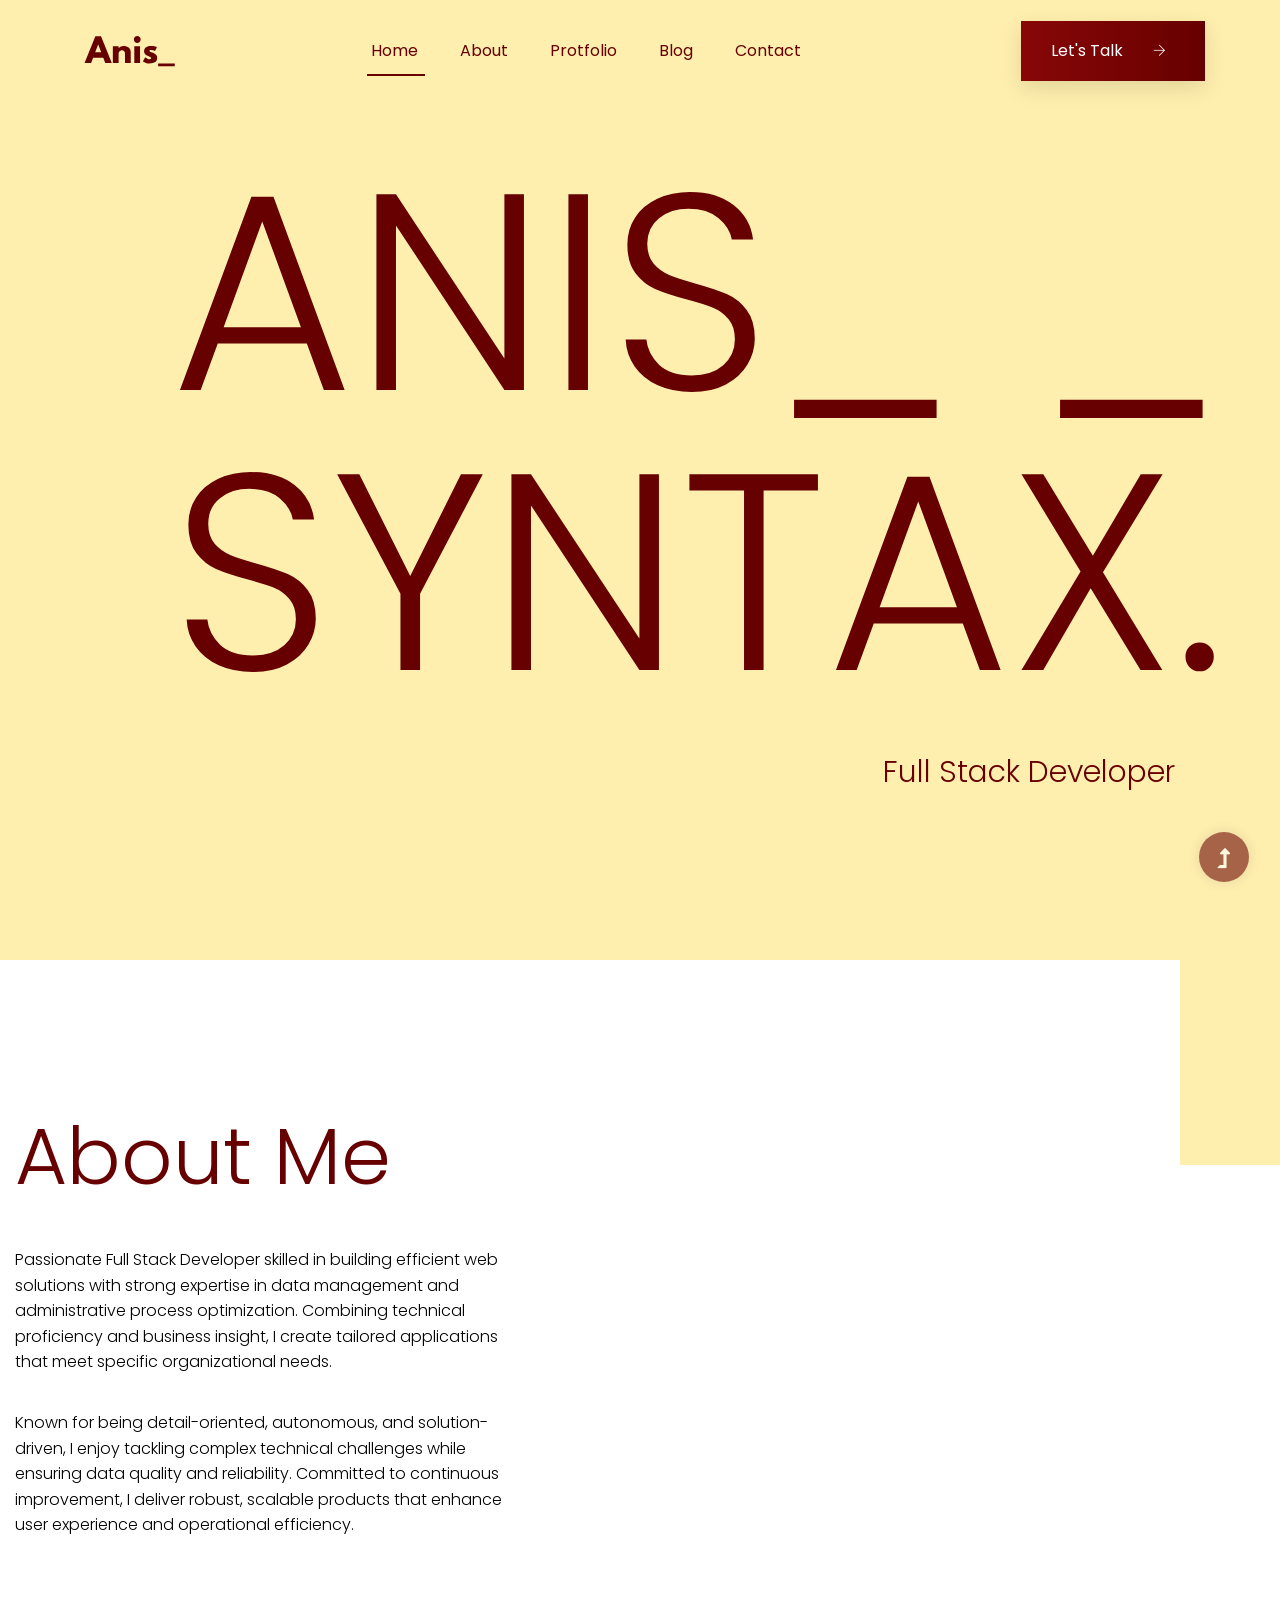
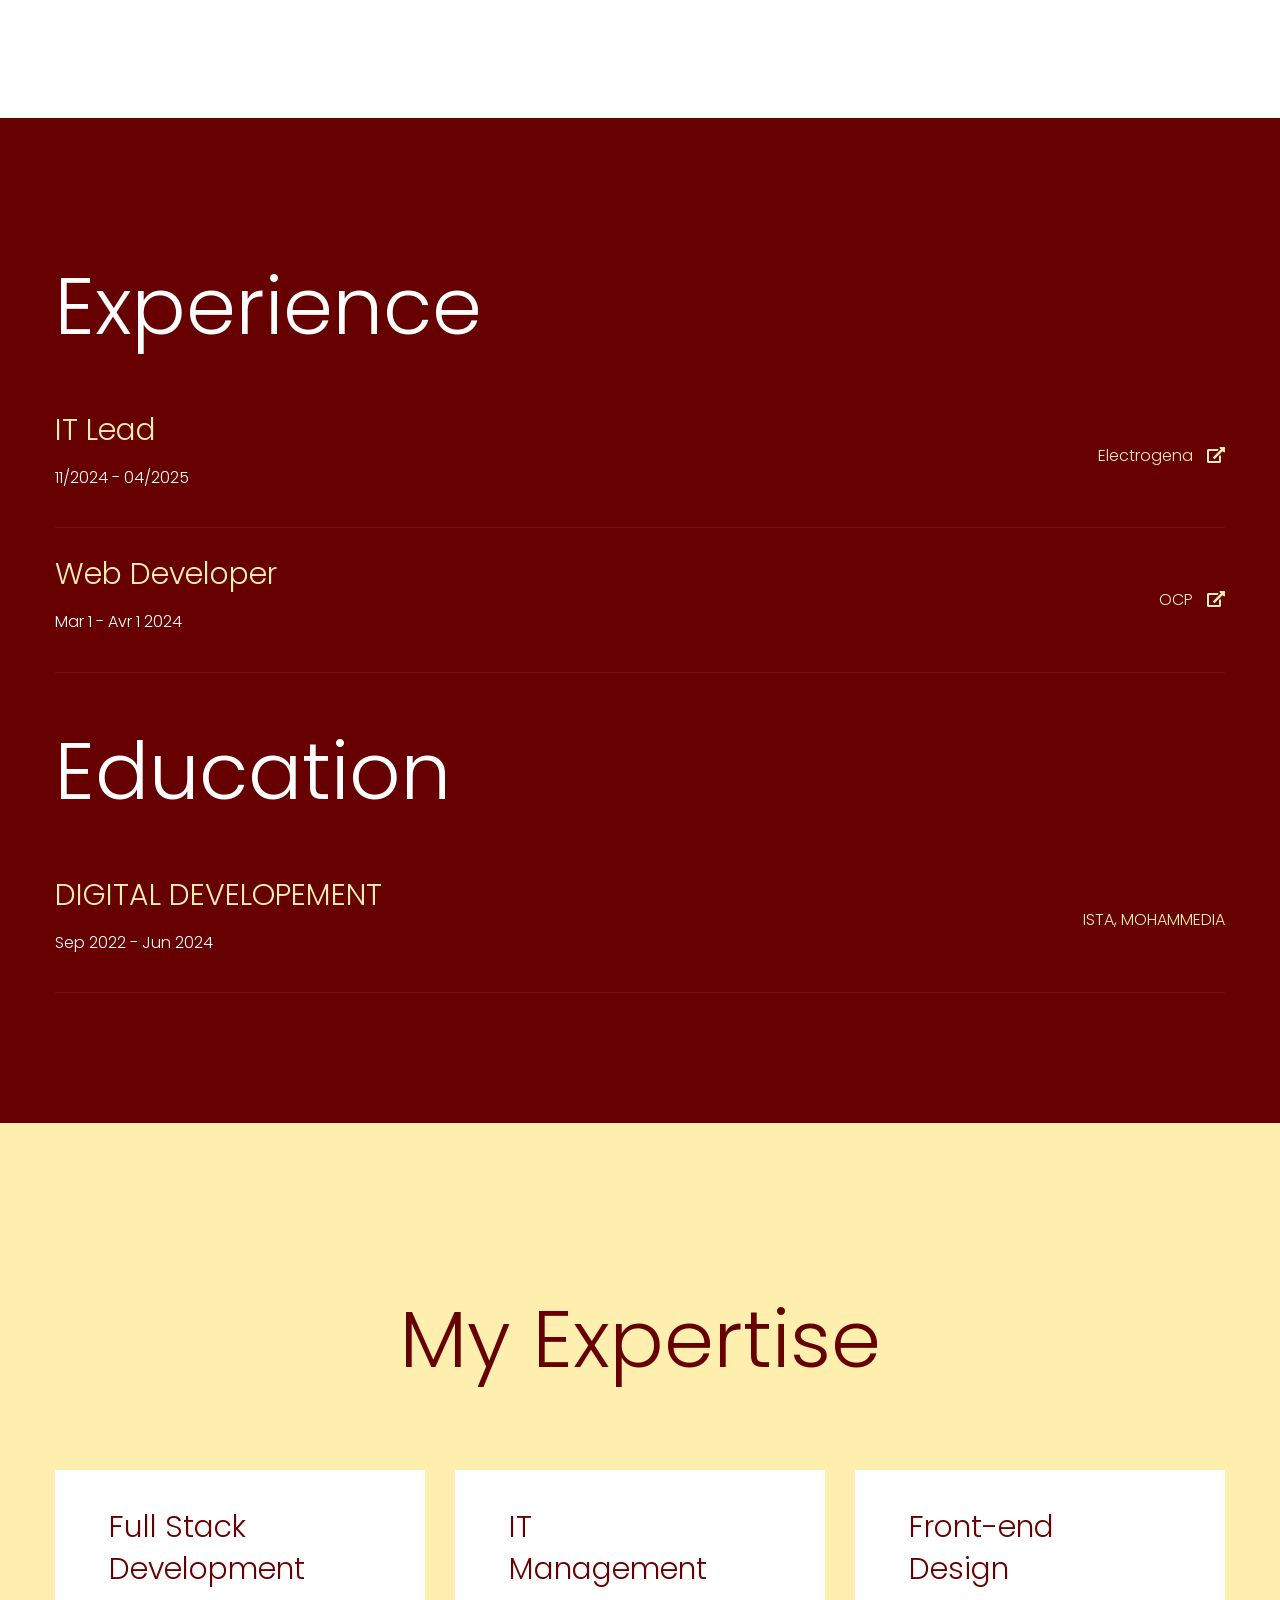
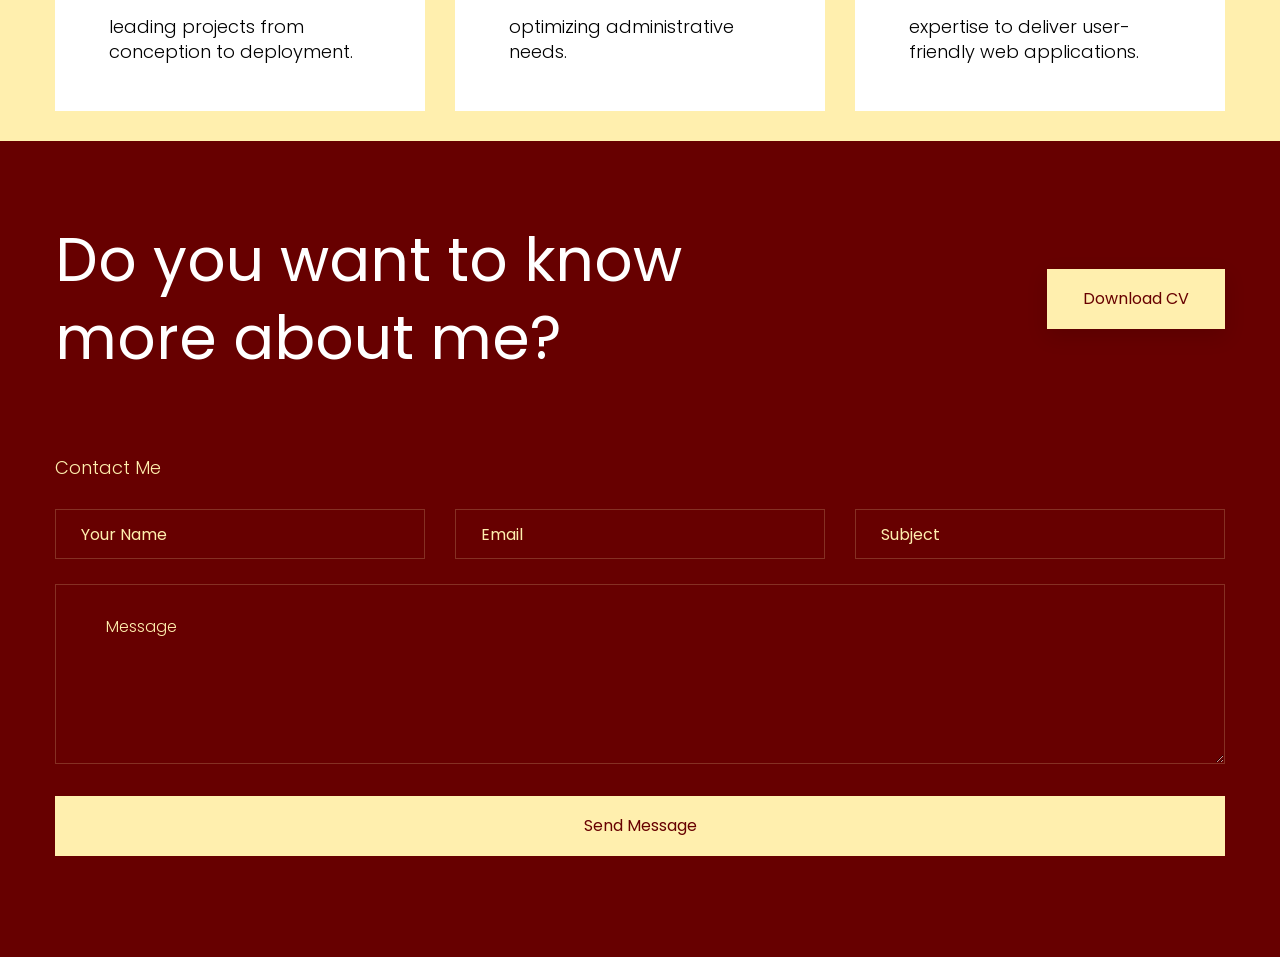
==== index.html @ 862fe419 "h" ====
<!doctype html>
<html class="no-js" lang="zxx">
<head>
    <meta charset="utf-8">
    <meta http-equiv="x-ua-compatible" content="ie=edge">
    <title> Anisyntax | Portfolio</title>
    <meta name="description" content="Portfolio de Anisyntax, développeur full stack spécialisé en développement web, design front-end et gestion IT.">
    <meta name="viewport" content="width=device-width, initial-scale=1">
    <meta name="keywords" content="Anisyntax, portfolio développeur, développeur full stack, IT, web design, full stack developer Morocco">
<meta name="author" content="Anis Khaifallah">
<link rel="canonical" href="https://anisyntax.me/">
<meta property="og:title" content="Anisyntax | Full Stack Developer">
<meta property="og:description" content="Découvrez mon portfolio, mes projets et mon expérience en développement full stack.">
<meta property="og:image" content="https://tonsite.com/assets/img/gallery/gallery1.png">
<meta property="og:url" content="https://tonsite.com">
<meta property="og:type" content="website">


    <link rel="manifest" href="site.webmanifest">
    <link rel="shortcut icon" type="image/x-icon" href="assets/img/webico.ico">


	<!-- CSS here -->
	<link rel="stylesheet" href="assets/css/bootstrap.min.css">
	<link rel="stylesheet" href="assets/css/owl.carousel.min.css">
	<link rel="stylesheet" href="assets/css/slicknav.css">
    <link rel="stylesheet" href="assets/css/flaticon.css">
    <link rel="stylesheet" href="assets/css/progressbar_barfiller.css">
    <link rel="stylesheet" href="assets/css/gijgo.css">
    <link rel="stylesheet" href="assets/css/animate.min.css">
    <link rel="stylesheet" href="assets/css/animated-headline.css">
	<link rel="stylesheet" href="assets/css/magnific-popup.css">
	<link rel="stylesheet" href="assets/css/fontawesome-all.min.css">
	<link rel="stylesheet" href="assets/css/themify-icons.css">
	<link rel="stylesheet" href="assets/css/slick.css">
	<link rel="stylesheet" href="assets/css/nice-select.css">
    <link rel="stylesheet" href="assets/css/style.css">
    
</head>
<body>
  
   
    <header>
        <div class="header-area header-transparent">
            <div class="main-header header-sticky">
                <div class="container-fluid">
                    <div class="menu-wrapper d-flex align-items-center justify-content-between">
                        <!-- Logo -->
                        <div class="logo">
                            <a href="index.html"><img src="assets/img/logo/logo.svg" alt="Anisyntax"></a>
                        </div>
                        <!-- Main-menu -->
                        <div class="main-menu f-right d-none d-lg-block">
                            <nav>
                                <ul id="navigation">
                                    <li class="active"><a href="index.html">Home</a></li>
                                    <li><a href="about.html">About</a></li>
                                    <li><a href="protfolio.html">Protfolio</a></li>
                                    
                                     <li><a href="blog.html">Blog</a></li>
                                    <li><a href="contact.html">Contact</a></li>
                                </ul>
                            </nav>
                        </div>          
                        <!-- Header-btn -->
                        <div class="header-info-right d-none d-lg-block">
                            <a href="contact.html" class="btn header-btn">Let's Talk <i class="ti-arrow-right"></i></a>
                        </div>
                        <!-- Mobile Menu -->
                        <div class="col-12">
                            <div class="mobile_menu d-block d-lg-none"></div>
                        </div>
                    </div>
                </div>
            </div>
        </div>
        <!-- Header End -->
    </header>
    <main>
        <!--? Hero Area Start-->
        <div class="slider-area">
            <div class="single-slider slider-height d-flex align-items-center">
                <div class="container">
                    <div class="row justify-content-center">
                        <div class="col-xl-12 col-lg-10 col-md-10 col-sm-10">
                            <!-- Hero Caption -->
                            <div class="hero__caption">
                                <h1>Anis_ _

                                    Syntax.</h1>
                                <p>Full Stack Developer</p>
                                
                            </div>
                        </div>
                    </div>
                </div>
            </div>
        </div>
        <!--Hero Area End-->
        <!--? About 1 Start-->
        <section class="about-area section-padding40">
        <div class="container">
            <div class="row align-items-center">
                <div class="col-xl-6 col-lg-6 col-md-10">
                    <div class="about-caption mb-50">
                        <!-- Section Tittle -->
                        <div class="section-tittle mb-35">
                            <h2>About Me</h2>
                        </div>
                        <p>Passionate Full Stack Developer skilled in building efficient web solutions with strong expertise in data management and administrative process optimization. Combining technical proficiency and business insight, I create tailored applications that meet specific organizational needs. </p>
                       
                        <p>Known for being detail-oriented, autonomous, and solution-driven, I enjoy tackling complex technical challenges while ensuring data quality and reliability. Committed to continuous improvement, I deliver robust, scalable products that enhance user experience and operational efficiency.</p>
                    </div>
                </div>
                <div class="col-lg-6">
                    <div class="about-img">
                        <img src="assets/img/gallery/about1.png" alt="">
                    </div>
                </div>
            </div>
            
        </div>
        </section>
        <!-- About  End-->
        <!--? May-about Start -->
        <div class="may-about section-padding40">
            <div class="container">
                <div class="row">
                    <div class="col-lg-12">
                        <div class="section-tittle2 mb-30">
                            <h2>Experience</h2>
                        </div>
                    </div>
                    <div class="col-xl-12">
                        <div class="single-about">
                            <div class="tittle-experience">
                                <h3>IT Lead</h3>
                                <p>11/2024 - 04/2025</p>
                            </div>
                            <div class="experience-link">
                                <a href="https://electrogena.great-site.net/">Electrogena <i class="fas fa-external-link-alt"></i></a>
                            </div>
                        </div>
                    </div>
                    <div class="col-xl-12">
                        <div class="single-about">
                            <div class="tittle-experience">
                                <h3>Web Developer</h3>
                                <p>Mar 1 - Avr 1  2024</p>
                            </div>
                            <div class="experience-link">
                                <a href="www.ocpgroup.ma">OCP <i class="fas fa-external-link-alt"></i></a>
                            </div>
                        </div>
                    </div>
            
                    <div class="col-lg-12">
                        <div class="section-tittle2 mb-30 pt-50">
                            <h2>Education</h2>
                        </div>
                    </div>
                    <div class="col-xl-12">
                        <div class="single-about">
                            <div class="tittle-experience">
                                <h3>DIGITAL DEVELOPEMENT</h3>
                                <p>Sep 2022 - Jun 2024</p>
                            </div>
                            <div class="experience-link">
                                <a href="#">ISTA, MOHAMMEDIA </a>
                            </div>
                        </div>
                    </div>
                </div>
            </div>
        </div>
        <!-- May-about End -->
        <!--? My Expertise Start -->
        <div class="our-services pt-top section-bg1">
            <div class="container">
                <div class="rwo">
                    <div class="col-xl-12">
                        <div class="section-tittle mb-75 text-center">
                            <h2>My Expertise</h2>
                        </div>
                    </div>
                </div>
                <div class="row d-flex justify-contnet-center">
                    <div class="col-lg-4 col-md-4 col-sm-6">
                        <div class="single-services mb-30">
                            <div class="services-cap">
                                <h5>Full Stack  <br> Development</h5>
                                <p>leading projects from conception to deployment.</p>
                            </div>
                        </div>
                    </div>
                    <div class="col-lg-4 col-md-4 col-sm-6">
                        <div class="single-services mb-30">
                            <div class="services-cap">
                                <h5>IT<br> Management</h5>
                                <p>optimizing administrative needs.</p>
                            </div>
                        </div>
                    </div>
                    <div class="col-lg-4 col-md-4 col-sm-6">
                        <div class="single-services mb-30">
                            <div class="services-cap">
                                <h5>Front-end<br> Design</h5>
                                <p>expertise to deliver user-friendly web applications.</p>
                            </div>
                        </div>
                    </div>
                </div>
            </div>
        </div>
        <!-- My Expertise End -->
        <!--? Gallery Area Start 
        <div class="gallery-area section-padding40">
            <div class="container">
                <div class="row">
                    <div class="col-lg-12">
                        <div class="section-tittle mb-60">
                            <h2>Selected Portfolios</h2>
                        </div>
                    </div>
                </div>
                <div class="row justify-content-between">
                    <div class="offset-xl-1 col-xl-5 col-lg-6 col-md-6 col-sm-6">
                        <div class="box snake mb-30">
                            <div class="gallery-img small-img " style="background-image: url(assets/img/gallery/gallery1.png);"></div>
                            <div class="overlay">
                                <div class="overlay-content">
                                    <a href="assets/img/gallery/gallery1.png" class="img-pop-up"><i class="ti-plus"></i></a>
                                </div>
                            </div>
                        </div>
                    </div>
                    <div class="col-xl-5 ol-lg-6 col-lg-6 col-md-6 col-sm-6">
                        <div class="box snake mb-30">
                            <div class="gallery-img small-img " style="background-image: url(assets/img/gallery/gallery2.png);"></div>
                            <div class="overlay">
                                <div class="overlay-content">
                                    <a href="assets/img/gallery/gallery2.png" class="img-pop-up"><i class="ti-plus"></i></a>
                                </div>
                            </div>
                        </div>
                    </div>
                    <div class="offset-xl-1 col-xl-5 col-lg-6 col-md-6 col-sm-6">
                        <div class="box snake mb-30">
                            <div class="gallery-img small-img " style="background-image: url(assets/img/gallery/gallery3.png);"></div>
                            <div class="overlay">
                                <div class="overlay-content">
                                    <a href="assets/img/gallery/gallery2.png" class="img-pop-up"><i class="ti-plus"></i></a>
                                </div>
                            </div>
                        </div>
                    </div>
                    <div class="col-xl-5 col-lg-6 col-md-6 col-sm-6">
                        <div class="box snake mb-30">
                            <div class="gallery-img small-img " style="background-image: url(assets/img/gallery/gallery4.png);"></div>
                            <div class="overlay">
                                <div class="overlay-content">
                                    <a href="assets/img/gallery/gallery3.png" class="img-pop-up"><i class="ti-plus"></i></a>
                                </div>
                            </div>
                        </div>
                    </div>
                </div>
            </div>
        </div>
         Gallery Area End -->
    </main>
    <footer>
        <div class="footer-wrappr">
            <div class="footer-top">
                <!-- Want To work -->
                <section class="wantToWork-area ">
                    <div class="container">
                        <div class="wants-wrapper w-padding2">
                            <div class="row align-items-center justify-content-between">
                                <div class="col-xl-7 col-lg-9 col-md-8">
                                    <div class="wantToWork-caption wantToWork-caption2">
                                        <h2>Do you want to know more about me?</h2>
                                    </div>
                                </div>
                                <div class="col-xl-2 col-lg-3 col-md-4">
                                    <a href="/assets/files/Anis KHAIFALLAH.pdf" class="btn white-btn f-right sm-left" download>Download CV</a>
                                </div>
                            </div>
                        </div>
                    </div>
                </section>
                <!-- Want To work End -->
                <div class="container">
                    <div class="row">
                        <div class="col-lg-12">
                            <!-- contact-form -->
                            <div class="form-wrapper">
                                <div class="row ">
                                    <div class="col-xl-12">
                                        <div class="small-tittle mb-30">
                                            <h4>Contact Me</h4>
                                        </div>
                                    </div>
                                </div>
                                <form id="contact-form" action="https://formspree.io/f/xblyaepq" method="POST">
                                    <div class="row">
                                        <div class="col-lg-4 col-md-6">
                                            <div class="form-box user-icon mb-25">
                                                <input type="text" name="name" placeholder="Your name">
                                            </div>
                                        </div>
                                        <div class="col-lg-4 col-md-6">
                                            <div class="form-box email-icon mb-25">
                                                <input type="email" name="email" placeholder="Email">
                                            </div>
                                        </div>
                                        <div class="col-lg-4 col-md-6">
                                            <div class="form-box email-icon mb-25">
                                                <input type="text" name="Subject" placeholder="Subject">
                                            </div>
                                        </div>
                                        <div class="col-lg-12">
                                            <div class="form-box message-icon mb-25">
                                                <textarea name="message" id="message" placeholder="Message"></textarea>
                                            </div>
                                            <div class="submit-info">
                                                <button class="submit-btn2" type="submit">Send Message</button>
                                            </div>
                                        </div>
                                    </div>
                                </form> 
                            </div>
                        </div>
                    </div>
                </div>
            </div>
            <!-- footer-bottom area -->
            <div class="footer-bottom-area">
                <div class="container">
                    <div class="footer-border">
                        <div class="row align-items-center">
                            <div class="col-xl-4 col-lg-4">
                                
                            </div>
                            <div class="col-xl-8 col-lg-8">
                                <div class="footer-copy-right f-right">
                                   
                                </div>
                            </div>
                        </div>
                    </div>
                </div>
            </div>
        </div>
    </footer>
    <!-- Scroll Up -->
    <div id="back-top" >
        <a title="Go to Top" href="#"> <i class="fas fa-level-up-alt"></i></a>
    </div>
    <!-- JS here -->

    <script src="./assets/js/vendor/modernizr-3.5.0.min.js"></script>
    <!-- Jquery, Popper, Bootstrap -->
    <script src="./assets/js/vendor/jquery-1.12.4.min.js"></script>
    <script src="./assets/js/popper.min.js"></script>
    <script src="./assets/js/bootstrap.min.js"></script>
    <!-- Jquery Mobile Menu -->
    <script src="./assets/js/jquery.slicknav.min.js"></script>

    <!-- Jquery Slick , Owl-Carousel Plugins -->
    <script src="./assets/js/owl.carousel.min.js"></script>
    <script src="./assets/js/slick.min.js"></script>
    <!-- One Page, Animated-HeadLin -->
    <script src="./assets/js/wow.min.js"></script>
    <script src="./assets/js/animated.headline.js"></script>
    <script src="./assets/js/jquery.magnific-popup.js"></script>

    <!-- Date Picker -->
    <script src="./assets/js/gijgo.min.js"></script>
    <!-- Nice-select, sticky -->
    <script src="./assets/js/jquery.nice-select.min.js"></script>
    <script src="./assets/js/jquery.sticky.js"></script>
    <!-- Progress -->
    <script src="./assets/js/jquery.barfiller.js"></script>
    
    <!-- counter , waypoint,Hover Direction -->
    <script src="./assets/js/jquery.counterup.min.js"></script>
    <script src="./assets/js/waypoints.min.js"></script>
    <script src="./assets/js/jquery.countdown.min.js"></script>
    <script src="./assets/js/hover-direction-snake.min.js"></script>

    <!-- contact js -->
    <script src="./assets/js/contact.js"></script>
    <script src="./assets/js/jquery.form.js"></script>
    <script src="./assets/js/jquery.validate.min.js"></script>
    <script src="./assets/js/mail-script.js"></script>
    <script src="./assets/js/jquery.ajaxchimp.min.js"></script>
    
    <!-- Jquery Plugins, main Jquery -->	
    <script src="./assets/js/plugins.js"></script>
    <script src="./assets/js/main.js"></script>

<script>
  const redirectedPages = ['blog_details.html', 'element.html'];
  const currentPage = window.location.pathname.split('/').pop();

  if (redirectedPages.includes(currentPage)) {
    window.location.href = 'blog.html';
  }
</script>

    
    </body>
</html>
---- assets/css/progressbar_barfiller.css ----
/* Custom Code skills */
.single-skill{
  display: flex;
}

.single-skill span {
	color: #79838b;
	font-size: 13px;
	font-weight: 300;
	letter-spacing: 0;
	margin-bottom: 14px;
	display: block;
}
.single-skill .bar-progress {
	width: 100%;
}
.single-skill .bar-title {
  width: 20%;
  margin-bottom: 19px;
}

.skills-content {
  padding-top: 200px;
  padding-left: 70px;
}

.skills-shape-bg {
  height: 651px;
  width: 868px;
  position: absolute;
  content: "";
  border: 2px solid #4d4d4d;
  left: 40%;
  top: 255px;
}

.skills-shape-bg::before {
  position: absolute;
  content: "";
  height: 465px;
  width: 300px;
  border: 2px solid #4d4d4d;
  left: -35%;
  top: 50%;
  transform: translateY(-50%);
  border-right: 0;
}



/* Default */
.barfiller {
	width: 100%;
	height: 10px;
	background: #f6f9fc;
  position: relative;
  border-radius: 5px;
}

.barfiller .fill {
  display: block;
  position: relative;
  width: 0px;
  height: 100%;
  background: #333;
  z-index: 1;
  border-radius: 5px;
}

.barfiller .tipWrap { display: none; }

.barfiller .tip {
  margin-top: -28px;
  padding: 2px 4px;
  font-size: 16px;
  color: #09cc7f;
  left: 0px;
  position: absolute;
  z-index: 2;
  background: transparent;
  font-weight: 800;
}

.barfiller .tip:after {
  border: solid;
  border-color: rgba(0,0,0,.8) transparent;
  border-width: 6px 6px 0 6px;
  content: "";
  display: block;
  position: absolute;
  left: 9px;
  top: 100%;
  z-index: 9;
  display: none;
  
}
---- assets/css/gijgo.css ----
.gj-button {
    background-color: #f5f5f5;
    border: 1px solid #ddd;
    color: #000;
    border-radius: 3px;
    padding: 6px 10px;
    cursor: pointer;
}

.gj-unselectable {
    -webkit-touch-callout: none;
    -webkit-user-select: none;
    -khtml-user-select: none;
    -moz-user-select: none;
    -ms-user-select: none;
    user-select: none;
}

.gj-row {
    display: -webkit-box;
    display: -ms-flexbox;
    display: flex;
    -ms-flex-wrap: wrap;
    flex-wrap: wrap;
}

.gj-margin-left-5 {
    margin-left: 5px;
}

.gj-margin-left-10 {
    margin-left: 10px;
}

.gj-width-full {
    width: 100%;
}

.gj-cursor-pointer {
    cursor: pointer;
}

.gj-text-align-center {
    text-align: center;
}

.gj-font-size-16 {
    font-size: 16px;
}

.gj-hidden {
    display: none;
}

/** Material Design */
.gj-button-md {
    background: 0 0;
    border: none;
    border-radius: 2px;
    color: rgba(0, 0, 0, 0.87);
    position: relative;
    height: 36px;
    margin: 0;
    min-width: 64px;
    padding: 0 16px;
    display: inline-block;
    font-family: "Roboto","Helvetica","Arial",sans-serif;
    font-size: 1rem;
    font-weight: 500;
    text-transform: uppercase;
    letter-spacing: 0;
    overflow: hidden;
    will-change: box-shadow;
    transition: box-shadow .2s cubic-bezier(.4,0,1,1),background-color .2s cubic-bezier(.4,0,.2,1),color .2s cubic-bezier(.4,0,.2,1);
    outline: none;
    cursor: pointer;
    text-decoration: none;
    text-align: center;
    line-height: 36px;
    vertical-align: middle;
    overflow: hidden;
    -webkit-user-select: none;
    -moz-user-select: none;
    -ms-user-select: none;
    user-select: none;
}

.gj-button-md:hover {
    background-color: rgba(158,158,158,.2);
}

.gj-button-md:disabled {
    color: rgba(0,0,0,.26);
    background: 0 0;
}

.gj-button-md .material-icons,
.gj-button-md .gj-icon {
    vertical-align: middle;
    /*font-size: 1.3rem;
    margin-right: 4px;*/
}

.gj-button-md.gj-button-md-icon {
    width: 24px;
    height: 31px;
    min-width: 24px;
    padding: 0px;
    display: table;
}

.gj-button-md.gj-button-md-icon .material-icons,
.gj-button-md.gj-button-md-icon .gj-icon {
    display: table-cell;
    margin-right: 0px;
    width: 24px;
    height: 24px;
}

.gj-button-md.active {
    background-color: rgba(158,158,158,.4);
}

.gj-button-md-group {
    position: relative;
    display: inline-block;
    vertical-align: middle;
}
.gj-textbox-md {
	/* border: none; */
	/* border-bottom: 1px solid rgba(0,0,0,.42); */
	display: block;
	font-family: "Helvetica","Arial",sans-serif;
	font-size: 16px;
	line-height: 16px;
	/* padding: 4px 0px; */
	margin: 0;
	/* width: 100%; */
	background: 0 0;
	/* text-align: ; */
	color: rgba(0,0,0,.87);
	padding-left: 44px;
	border: 1px solid #dca73a;
	/* padding: 15px 15px; */
	/* text-align: center; */
	width: 177px;
	height: 55px;
	border-radius: 5px;
}
.gj-textbox-md:focus,
.gj-textbox-md:active {
    /* border-bottom: 2px solid rgba(0,0,0,.42); */
    outline: none;
}

.gj-textbox-md::placeholder {
    color: #8e8e8e;
}

.gj-textbox-md:-ms-input-placeholder {
    color: #8e8e8e;
}

.gj-textbox-md::-ms-input-placeholder {
    color: #8e8e8e;
}

.gj-md-spacer-24 {
    min-width: 24px;
    width: 24px;
    display: inline-block;
}

.gj-md-spacer-32 {
    min-width: 32px;
    width: 32px;
    display: inline-block;
}

.gj-modal {
    position: fixed;
    top: 0;
    right: 0;
    bottom: 0;
    left: 0;
    z-index: 1203;
    display: none;
    overflow: hidden;
    -webkit-overflow-scrolling: touch;
    outline: 0;
    background-color: rgba(0, 0, 0, 0.54118);
    transition: 200ms ease opacity;
    will-change: opacity;
}

/* List */
ul.gj-list li [data-role="wrapper"] {
    display: table;
    width: 100%;
}

ul.gj-list li [data-role="checkbox"] {
    display: table-cell;
    vertical-align:middle;
    text-align:center;
}

ul.gj-list li [data-role="image"] {
    display: table-cell;
    vertical-align:middle;
    text-align:center;
}

ul.gj-list li [data-role="display"] {
    display: table-cell;
    vertical-align:middle;
    cursor: pointer;
}

ul.gj-list li [data-role="display"]:empty:before {
  content: "\200b"; /* unicode zero width space character */
}

/* List - Bootstrap */
ul.gj-list-bootstrap {
    padding-left: 0px;
    margin-bottom: 0px;
}

ul.gj-list-bootstrap li {
    padding: 0px;
}

ul.gj-list-bootstrap li [data-role="wrapper"] {
    padding: 0px 10px;
}

ul.gj-list-bootstrap li [data-role="checkbox"] {
    width: 24px;
    padding: 3px;
}

ul.gj-list-bootstrap li [data-role="image"] {
    width: 24px;
    height: 24px;
}

ul.gj-list-bootstrap li [data-role="display"] {
    padding: 8px 0px 8px 4px;
}

.list-group-item.active ul li, .list-group-item.active:focus ul li, .list-group-item.active:hover ul li {
    text-shadow: none;
    color:initial;
}

/* List - Material Design */
ul.gj-list-md {
    padding: 0px;
    list-style: none;
    list-style-type: none;
    line-height: 24px;
    letter-spacing: 0;
    color: #616161; /* Gray 700 */
}

ul.gj-list-md li {
    display: list-item;
    list-style-type: none;
    padding: 0px;
    min-height: unset;
    box-sizing: border-box;
    align-items: center;
    cursor: default;
    overflow: hidden;

    font-family: "Roboto","Helvetica","Arial",sans-serif;
    font-size: 16px;
    font-weight: 400;
    letter-spacing: .04em;
    line-height: 1;
    
    -webkit-flex-direction: row;
    -ms-flex-direction: row;
    flex-direction: row;
    -webkit-flex-wrap: nowrap;
    -ms-flex-wrap: nowrap;
    flex-wrap: nowrap;
}

ul.gj-list-md li [data-role="checkbox"] {
    height: 24px;
    width: 24px;
}

ul.gj-list-md li [data-role="image"] {
    height: 24px;
    width: 24px;
}

ul.gj-list-md li [data-role="display"] {
    padding: 8px 0px 8px 5px;
    order: 0;
    flex-grow: 2;
    text-decoration: none;
    box-sizing: border-box;
    align-items: center;
    text-align: left;
    color: rgba(0,0,0,.87);
}

ul.gj-list-md li.disabled>[data-role="wrapper"]>[data-role="display"] {
    color: #9E9E9E; /* Gray 500 */
}

.gj-list-md-active {
    background: #e0e0e0;
    color: #3f51b5;
}


/* Picker */
.gj-picker {
    position: absolute;
    z-index: 1203;
    background-color: #fff;
}

.gj-picker .selected {
    color: #fff;
}

/* Material Design */
.gj-picker-md {
    font-family: "Roboto","Helvetica","Arial",sans-serif;
    font-size: 16px;
    font-weight: 400;
    letter-spacing: .04em;
    line-height: 1;
    color: rgba(0,0,0,.87);
    border: 1px solid #E0E0E0;
}

.gj-modal .gj-picker-md {
    border: 0px;
}

.gj-picker-md [role="header"] {
    color: rgba(255, 255, 255, 0.54);
    display: flex;
    background: #2196f3;
    align-items: baseline;
    user-select: none;
    justify-content: center;
}

.gj-picker-md [role="footer"] {
    float: right;
    padding: 10px;
}

.gj-picker-md [role="footer"] button.gj-button-md {
    color: #2196f3;
    font-weight: bold;
    font-size: 13px;
}

/* Bootstrap */
.gj-picker-bootstrap {
    border-radius: 4px;
    border: 1px solid #E0E0E0;
}

.gj-picker-bootstrap .selected {
    color: #888;
}

.gj-picker-bootstrap [role="header"] {
    background: #eee;
    color: #AAA;
}
@font-face {
    font-family: 'gijgo-material';
    src: url('../fonts/gijgo-material.eot?235541');
    src: url('../fonts/gijgo-material.eot?235541#iefix') format('embedded-opentype'), url('../fonts/gijgo-material.ttf?235541') format('truetype'), url('../fonts/gijgo-material.woff?235541') format('woff'), url('../fonts/gijgo-material.svg?235541#gijgo-material') format('svg');
    font-weight: normal;
    font-style: normal;
}

.gj-icon {
    /* use !important to prevent issues with browser extensions that change fonts */
    font-family: 'gijgo-material' !important;
    font-size: 24px;
    speak: none;
    font-style: normal;
    font-weight: normal;
    font-variant: normal;
    text-transform: none;
    line-height: 1;
    /* Enable Ligatures ================ */
    letter-spacing: 0;
    -webkit-font-feature-settings: "liga";
    -moz-font-feature-settings: "liga=1";
    -moz-font-feature-settings: "liga";
    -ms-font-feature-settings: "liga" 1;
    font-feature-settings: "liga";
    -webkit-font-variant-ligatures: discretionary-ligatures;
    font-variant-ligatures: discretionary-ligatures;
    /* Better Font Rendering =========== */
    -webkit-font-smoothing: antialiased;
    -moz-osx-font-smoothing: grayscale;
}

.gj-icon.undo:before {
    content: "\e900";
}

.gj-icon.vertical-align-top:before {
    content: "\e901";
}

.gj-icon.vertical-align-center:before {
    content: "\e902";
}

.gj-icon.vertical-align-bottom:before {
    content: "\e903";
}

.gj-icon.arrow-dropup:before {
    content: "\e904";
}

.gj-icon.clock:before {
    content: "\e905";
}

.gj-icon.refresh:before {
    content: "\e906";
}

.gj-icon.last-page:before {
    content: "\e907";
}

.gj-icon.first-page:before {
    content: "\e908";
}

.gj-icon.cancel:before {
    content: "\e909";
}

.gj-icon.clear:before {
    content: "\e90a";
}

.gj-icon.check-circle:before {
    content: "\e90b";
}

.gj-icon.delete:before {
    content: "\e90c";
}

.gj-icon.arrow-upward:before {
    content: "\e90d";
}

.gj-icon.arrow-forward:before {
    content: "\e90e";
}

.gj-icon.arrow-downward:before {
    content: "\e90f";
}

.gj-icon.arrow-back:before {
    content: "\e910";
}

.gj-icon.list-numbered:before {
    content: "\e911";
}

.gj-icon.list-bulleted:before {
    content: "\e912";
}

.gj-icon.indent-increase:before {
    content: "\e913";
}

.gj-icon.indent-decrease:before {
    content: "\e914";
}

.gj-icon.redo:before {
    content: "\e915";
}

.gj-icon.align-right:before {
    content: "\e916";
}

.gj-icon.align-left:before {
    content: "\e917";
}

.gj-icon.align-justify:before {
    content: "\e918";
}

.gj-icon.align-center:before {
    content: "\e919";
}

.gj-icon.strikethrough:before {
    content: "\e91a";
}

.gj-icon.italic:before {
    content: "\e91b";
}

.gj-icon.underlined:before {
    content: "\e91c";
}

.gj-icon.bold:before {
    content: "\e91d";
}

.gj-icon.arrow-dropdown:before {
    content: "\e91e";
}

.gj-icon.done:before {
    content: "\e91f";
}

.gj-icon.pencil:before {
    content: "\e920";
}

.gj-icon.minus:before {
    content: "\e921";
}

.gj-icon.plus:before {
    content: "\e922";
}

.gj-icon.chevron-up:before {
    content: "\e923";
}

.gj-icon.chevron-right:before {
    content: "\e924";
}

.gj-icon.chevron-down:before {
    content: "\e925";
}

.gj-icon.chevron-left:before {
    content: "\e926";
}

.gj-icon.event:before {
    content: "\e927";
}
.gj-draggable {
    cursor: move;
}
.gj-resizable-handle {
    position: absolute;
    font-size: 0.1px;
    display: block;
    -ms-touch-action: none;
    touch-action: none;
    z-index: 1203;
}

.gj-resizable-n {
    cursor: n-resize;
    height: 7px;
    width: 100%;
    top: -5px;
    left: 0;
}
.gj-resizable-e {
    cursor: e-resize;
    width: 7px;
    right: -5px;
    top: 0;
    height: 100%;
}
.gj-resizable-s {
    cursor: s-resize;
    height: 7px;
    width: 100%;
    bottom: -5px;
    left: 0;
}
.gj-resizable-w {
	cursor: w-resize;
	width: 7px;
	left: -5px;
	top: 0;
	height: 100%;
}
.gj-resizable-se {
	cursor: se-resize;
	width: 12px;
	height: 12px;
	right: 1px;
	bottom: 1px;
}
.gj-resizable-sw {
	cursor: sw-resize;
	width: 9px;
	height: 9px;
	left: -5px;
	bottom: -5px;
}
.gj-resizable-nw {
	cursor: nw-resize;
	width: 9px;
	height: 9px;
	left: -5px;
	top: -5px;
}
.gj-resizable-ne {
	cursor: ne-resize;
	width: 9px;
	height: 9px;
	right: -5px;
	top: -5px;
}

.gj-dialog-footer {
    position: absolute;
    bottom: 0px;
    width: 100%;
    margin-top: 0px;
}

.gj-dialog-scrollable [data-role="body"] {
    overflow-x: hidden;
    overflow-y: scroll;
}

/** Bootstrap 3 **/
.gj-dialog-bootstrap {
    overflow: hidden;
    z-index: 1202;
}

.gj-dialog-bootstrap [data-role="title"] {
    display: inline;
}
.gj-dialog-bootstrap [data-role="close"] {
    line-height: 1.42857143;
}

/** Bootstrap 4 **/
.gj-dialog-bootstrap4 {
    overflow: hidden;
    z-index: 1202;
}

.gj-dialog-bootstrap4 [data-role="title"] {
    display: inline;
}
.gj-dialog-bootstrap4 [data-role="close"] {
    line-height: 1.5;
}

/** Material Design **/
.gj-dialog-md {
    background-color: #FFF;
    overflow: hidden;
    border: none;
    box-shadow: 0 11px 15px -7px rgba(0,0,0,.2), 0 24px 38px 3px rgba(0,0,0,.14), 0 9px 46px 8px rgba(0,0,0,.12);
    box-sizing: border-box;
    position: relative;
    display: -webkit-box;
    display: -webkit-flex;
    display: -ms-flexbox;
    display: flex;
    -webkit-box-orient: vertical;
    -webkit-box-direction: normal;
    -webkit-flex-direction: column;
    -ms-flex-direction: column;
    flex-direction: column;
    -webkit-background-clip: padding-box;
    background-clip: padding-box;
    outline: 0;
    z-index: 1202;
}

.gj-dialog-md-header {
    padding: 24px 24px 0px 24px;
    font-family: "Roboto","Helvetica","Arial",sans-serif;
}

.gj-dialog-md-title {
    margin: 0;
    font-weight: 400;
    display: inline;
    line-height: 28px;
    font-size: 20px;
}

.gj-dialog-md-close {
    -webkit-appearance: none;
    padding: 0;
    cursor: pointer;
    background: 0 0;
    border: 0;
    float: right;
    line-height: 28px;
    font-size: 28px;
}

.gj-dialog-md-body {
    padding: 20px 24px 24px 24px;
    color: rgba(0,0,0,.54);
    font-family: "Helvetica","Arial",sans-serif;
    font-size: 14px;
    font-weight: 400;
    line-height: 20px;
}

.gj-dialog-md-footer {
    padding: 8px 8px 8px 24px;
    display: -webkit-flex;
    display: -ms-flexbox;
    display: flex;
    -webkit-flex-direction: row-reverse;
    -ms-flex-direction: row-reverse;
    flex-direction: row-reverse;
    -webkit-flex-wrap: wrap;
    -ms-flex-wrap: wrap;
    flex-wrap: wrap;

    box-sizing: border-box;
}

.gj-dialog-md-footer>*:first-child {
    margin-right: 0;
}

.gj-dialog-md-footer>* {
    margin-right: 8px;
    height: 36px;
}
DIV.gj-grid-wrapper {
    margin: auto;
    position: relative;
    clear:both;
    z-index: 1;
}

TABLE.gj-grid {
    margin: auto;    
    border-collapse: collapse;
    width: 100%;
    table-layout: fixed;
}

TABLE.gj-grid THEAD TH [data-role="selectAll"] {
    margin: auto;
}

TABLE.gj-grid THEAD TH [data-role="title"] {
    display: inline-block;
}

TABLE.gj-grid THEAD TH [data-role="sorticon"] {
    display: inline-block;
}

TABLE.gj-grid THEAD TH {
    overflow: hidden;
    text-overflow: ellipsis;
}

TABLE.gj-grid.autogrow-header-row THEAD TH {
    overflow: auto;
    text-overflow: initial;
    white-space: pre-wrap;
    -ms-word-break: break-word;
    word-break: break-word;
}

TABLE.gj-grid > tbody > tr > td {
    overflow: hidden;
    position: relative;
}

table.gj-grid tbody div[data-role="display"] {
    vertical-align: middle;
    text-indent: 0;
    white-space: pre-wrap;
    -ms-word-break: break-word;
    word-break: break-word;
}

table.gj-grid.fixed-body-rows tbody div[data-role="display"] {
    overflow: hidden;
    text-overflow: ellipsis;
    white-space: nowrap;
    -ms-word-break: initial;
    word-break: initial;
}

table.gj-grid tfoot DIV[data-role="display"] {
    vertical-align: middle;
    text-indent: 0;
    display: flex;
}

TABLE.gj-grid .fa {
    padding: 2px;
}

TABLE.gj-grid > tbody > tr > td > div {
    padding: 2px;
    overflow: hidden;
}

DIV.gj-grid-wrapper DIV.gj-grid-loading-cover
{
    background: #BBBBBB;
    opacity: 0.5;
    position: absolute;
    vertical-align: middle;
}

DIV.gj-grid-wrapper DIV.gj-grid-loading-text
{
    position: absolute;
    font-weight: bold;
}

/* Bootstrap Theme */
table.gj-grid-bootstrap thead th {
    background-color: #f5f5f5;
    vertical-align:middle;
}

table.gj-grid-bootstrap thead th [data-role="sorticon"] {
    margin-left: 5px;
}

table.gj-grid-bootstrap thead th [data-role="sorticon"] i.gj-icon,
table.gj-grid-bootstrap thead th [data-role="sorticon"] i.material-icons {
    position: absolute;
    font-size: 20px;
    top: 15px;
}

table.gj-grid-bootstrap tbody tr td div[data-role="display"] {
    padding: 0px;
}

.gj-grid-bootstrap-4 .gj-checkbox-bootstrap {
    display: inline-block;
    padding-top: 2px;
}

.gj-grid-bootstrap-4 tbody tr.active {
    background-color: rgba(0,0,0,.075);
}

/* Material Design Theme */
.gj-grid-md {
    position: relative;
    border: 1px solid #e0e0e0;
    border-collapse: collapse;
    white-space: nowrap;
    font-size: 13px;
    font-family: "Roboto","Helvetica","Arial",sans-serif;
    background-color: #fff;
}

.gj-grid-md td:first-of-type, .gj-grid-md th:first-of-type {
    padding-left: 24px;
}

.gj-grid-md th {
    position: relative;
    vertical-align: bottom;
    font-weight: 700;
    line-height: 31px;
    letter-spacing: 0;
    height: 56px;
    font-size: 12px;
    color: rgba(0,0,0,.54);
    padding-bottom: 8px;
    box-sizing: border-box;
    padding: 12px 18px;
    text-align: right;
}

.gj-grid-md td {
    position: relative;
    height: 48px;
    border-top: 1px solid #e0e0e0;
    border-bottom: 1px solid #e0e0e0;
    padding: 12px 18px;
    box-sizing: border-box;
    text-align: left;
    color: rgba(0,0,0,.87);
}

.gj-grid-md tbody tr {
    position: relative;
    height: 48px;
    transition-duration: .28s;
    transition-timing-function: cubic-bezier(.4,0,.2,1);
    transition-property: background-color;
}

.gj-grid-md tbody tr:hover {
    background-color: #EEEEEE; /* Gray 200 */
}

.gj-grid-md tbody tr.gj-grid-md-select {
    background-color: #F5F5F5; /* Grey 100 */
}


table.gj-grid-md thead th [data-role="sorticon"] {
    margin-left: 5px;
}

table.gj-grid-md thead th [data-role="sorticon"] i.gj-icon,
table.gj-grid-md thead th [data-role="sorticon"] i.material-icons {
    position: absolute;
    font-size: 16px;
    top: 19px;
}

table.gj-grid-md thead th.gj-grid-select-all {
    padding-bottom: 3px;
}
/* Hide all prioritized columns by default */
@media only all {
	th.display-1120,
	td.display-1120,
	th.display-960,
	td.display-960,
	th.display-800,
	td.display-800,
	th.display-640,
	td.display-640,
	th.display-480,
	td.display-480,
	th.display-320,
	td.display-320 {
		display: none;
	}
}

/* Show at 320px (20em x 16px) */
@media screen and (min-width: 20em) {
	TABLE.gj-grid-bootstrap th.display-320,
	TABLE.gj-grid-bootstrap td.display-320 {
		display: table-cell;
	}
}
/* Show at 480px (30em x 16px) */
@media screen and (min-width: 30em) {
	TABLE.gj-grid-bootstrap th.display-480,
	TABLE.gj-grid-bootstrap td.display-480 {
		display: table-cell;
	}
}
/* Show at 640px (40em x 16px) */
@media screen and (min-width: 40em) {
	TABLE.gj-grid-bootstrap th.display-640,
	TABLE.gj-grid-bootstrap td.display-640 {
		display: table-cell;
	}
}
/* Show at 800px (50em x 16px) */
@media screen and (min-width: 50em) {
	TABLE.gj-grid-bootstrap th.display-800,
	TABLE.gj-grid-bootstrap td.display-800 {
		display: table-cell;
	}
}
/* Show at 960px (60em x 16px) */
@media screen and (min-width: 60em) {
	TABLE.gj-grid-bootstrap th.display-960,
	TABLE.gj-grid-bootstrap td.display-960 {
		display: table-cell;
	}
}
/* Show at 1,120px (70em x 16px) */
@media screen and (min-width: 70em) {
	TABLE.gj-grid-bootstrap th.display-1120,
	TABLE.gj-grid-bootstrap td.display-1120 {
		display: table-cell;
	}
}

/* Material Design Theme */
.gj-grid-md tfoot tr th {
    padding-right: 14px;
}

.gj-grid-md tfoot tr[data-role="pager"] .gj-grid-mdl-pager-label {
    padding-left: 5px;
    padding-right: 5px;
}

.gj-grid-md tfoot tr[data-role="pager"] .gj-dropdown-md {
    margin-left: 12px;
}

.gj-grid-md tfoot tr[data-role="pager"] .gj-dropdown-md [role="presenter"] {
    font-size: 12px;
    font-weight: bold;
    color: rgba(0,0,0,.54);
}

.gj-grid-md tfoot tr[data-role="pager"] .gj-dropdown-md [role="presenter"] [role="display"] {
    text-align: right;
}

.gj-grid-md tfoot tr[data-role="pager"] .gj-grid-md-limit-select {
    margin-left: 10px;
    font-size: 12px;
    font-weight: bold;
    color: rgba(0,0,0,.54);
}

/* Bootstrap */
.gj-grid-bootstrap tfoot tr[data-role="pager"] th {
    line-height: 30px;
    background-color: #f5f5f5;
}

.gj-grid-bootstrap tfoot tr[data-role="pager"] th > div > div {
    margin-right: 5px;
}

.gj-grid-bootstrap tfoot tr[data-role="pager"] th > div > button {
    margin-right: 5px;
}

.gj-grid-bootstrap-4 tfoot tr[data-role="pager"] th > div button {
    height: 34px;
}

.gj-grid-bootstrap-4 tfoot tr[data-role="pager"] th div .gj-dropdown-bootstrap-4 .gj-dropdown-expander-mi .gj-icon {
    top: 5px;
}

.gj-grid-bootstrap-3 tfoot tr[data-role="pager"] th > div > input {
    margin-right: 5px;
    width: 40px;
    text-align: right;
    display: inline-block;
    font-weight: bold;
}

.gj-grid-bootstrap-4 tfoot tr[data-role="pager"] th > div > div.input-group {
    width: 40px;
}

.gj-grid-bootstrap-4 tfoot tr[data-role="pager"] th > div > div.input-group input {
    text-align: right;
    font-weight: bold;
    height: 34px;
    padding-top: 2px;
    padding-bottom: 6px;
}

.gj-grid-bootstrap tfoot tr[data-role="pager"] th > div > select {
    display: inline-block;
    margin-right: 5px;
    width: 60px;
}

.gj-grid-bootstrap tfoot tr[data-role="pager"] th .gj-dropdown-bootstrap .gj-list-bootstrap [data-role="display"] {
    line-height: 14px;
}

.gj-grid-bootstrap tfoot tr[data-role="pager"] th .gj-dropdown-bootstrap [role="presenter"] [role="display"] {
    font-weight: bold;
}

.gj-grid-bootstrap tfoot tr[data-role="pager"] th .gj-dropdown-bootstrap-3 [role="presenter"] {
    padding: 2px 8px;
}

.gj-grid-bootstrap tfoot tr[data-role="pager"] th .gj-dropdown-bootstrap-4 [role="presenter"] {
    padding: 1px 8px;
}
.gj-grid thead tr th div.gj-grid-column-resizer-wrapper {
    position: relative;
    width: 100%;
    height: 0px; 
    top: 0px; 
    left: 0px; 
    padding: 0px;
}

span.gj-grid-column-resizer {
    position: absolute;
    right: 0px;
    width: 10px;
    top: -100px;
    height: 300px;
    z-index: 1203;
    cursor: e-resize;
}

.gj-grid-resize-cursor {
    cursor: e-resize;
}
.gj-grid-md tbody tr.gj-grid-top-border td {
  border-top: 2px solid #777;
}
.gj-grid-md tbody tr.gj-grid-bottom-border td {
  border-bottom: 2px solid #777;
}

.gj-grid-bootstrap tbody tr.gj-grid-top-border td {
  border-top: 2px solid #777;
}
.gj-grid-bootstrap tbody tr.gj-grid-bottom-border td {
  border-bottom: 2px solid #777;
}
.gj-grid-md thead tr th.gj-grid-left-border,
.gj-grid-md tbody tr td.gj-grid-left-border
{
    border-left: 3px solid #777;
}
.gj-grid-md thead tr th.gj-grid-right-border,
.gj-grid-md tbody tr td.gj-grid-right-border
{
    border-right: 3px solid #777;
}

.gj-grid-bootstrap thead tr th.gj-grid-left-border,
.gj-grid-bootstrap tbody tr td.gj-grid-left-border
{
    border-left: 5px solid #ddd;
}
.gj-grid-bootstrap thead tr th.gj-grid-right-border,
.gj-grid-bootstrap tbody tr td.gj-grid-right-border
{
    border-right: 5px solid #ddd;
}
.gj-dirty {
    position: absolute;
    top: 0px;
    left: 0px;
    border-style: solid;
    border-width: 3px;
    border-color: #f00 transparent transparent #f00;
    padding: 0;
    overflow: hidden;
    vertical-align: top;
}

/* Material Design */
.gj-grid-md tbody tr td.gj-grid-management-column {
    padding: 3px;
}

.gj-grid-md tbody tr td[data-mode="edit"] {
    padding: 0px 18px;
}

.gj-grid-md tbody .gj-dropdown-md [role="presenter"] [role="display"] {
    padding: 0px;
}

/* Bootstrap */
.gj-grid-bootstrap tbody tr td[data-mode="edit"] {
    padding: 0px;
}

.gj-grid-bootstrap tbody tr td[data-mode="edit"] [data-role="edit"] {
    padding: 0px;
}

/* Bootstrap 3 */
.gj-grid-bootstrap-3 tbody tr td.gj-grid-management-column {
    padding: 3px;
}

.gj-grid-bootstrap-3 tbody tr td[data-mode="edit"] {
    height: 38px;
}

.gj-grid-bootstrap-3 tbody tr td[data-mode="edit"] [data-role="edit"] input[type="text"] {
    height: 37px;
    padding: 8px;
}

.gj-grid-bootstrap-3 tbody tr td[data-mode="edit"] .gj-dropdown-bootstrap [role="presenter"] {
    border: 0px;
    border-radius: 0px;
    height: 37px;
    padding-left: 8px;
}

.gj-grid-bootstrap-3 tbody tr td[data-mode="edit"] .gj-datepicker-bootstrap {
    height: 37px;
}

.gj-grid-bootstrap-3 tbody tr td[data-mode="edit"] .gj-datepicker-bootstrap [role="input"] {
    height: 37px;
    border:0px;
    border-radius: 0px;
}

.gj-grid-bootstrap-3 tbody tr td[data-mode="edit"] .gj-datepicker-bootstrap [role="right-icon"] {
    border:0px;
    border-radius: 0px;
}

.gj-grid-bootstrap-3 tbody tr td[data-mode="edit"] .gj-checkbox-bootstrap {
    display: inline-block;
    padding-top: 10px;
    height: 32px;
}

/* Bootstrap 4 */
.gj-grid-bootstrap-4 tbody tr td.gj-grid-management-column {
    padding: 6px;
}

.gj-grid-bootstrap-4 tbody tr td[data-mode="edit"] [data-role="edit"] input[type="text"] {
    height: 48px;
    padding-left: 12px;
}

.gj-grid-bootstrap-4 tbody tr td[data-mode="edit"] .gj-dropdown-bootstrap [role="presenter"] {
    border: 0px;
    border-radius: 0px;
    height: 48px;
    padding-left: 12px;
    font-family: -apple-system,system-ui,BlinkMacSystemFont,"Segoe UI",Roboto,"Helvetica Neue",Arial,sans-serif;
}

.gj-grid-bootstrap-4 tbody tr td[data-mode="edit"] .gj-dropdown-bootstrap-4 [role="expander"].gj-dropdown-expander-mi .gj-icon,
.gj-grid-bootstrap-4 tbody tr td[data-mode="edit"] .gj-dropdown-bootstrap-4 [role="expander"].gj-dropdown-expander-mi .material-icons {
    top: 13px;
}

.gj-grid-bootstrap-4 tbody tr td[data-mode="edit"] .gj-datepicker-bootstrap {
    height: 48px;
}

.gj-grid-bootstrap-4 tbody tr td[data-mode="edit"] .gj-datepicker-bootstrap [role="input"] {
    height: 48px;
    border:0px;
    border-radius: 0px;
}

.gj-grid-bootstrap-4 tbody tr td[data-mode="edit"] .gj-datepicker-bootstrap [role="right-icon"] {
    background-color: #fff;
}

.gj-grid-bootstrap-4 tbody tr td[data-mode="edit"] .gj-datepicker-bootstrap [role="right-icon"] button {
    border: 0px;
    border-radius: 0px;
    width: 43px;
    position: relative;
}

.gj-grid-bootstrap-4 tbody tr td[data-mode="edit"] .gj-datepicker-bootstrap [role="right-icon"] .gj-icon,
.gj-grid-bootstrap-4 tbody tr td[data-mode="edit"] .gj-datepicker-bootstrap [role="right-icon"] .material-icons {
    top: 13px;
    left: 10px;
    font-size: 24px;
}

.gj-grid-bootstrap-4 tbody tr td[data-mode="edit"] .gj-checkbox-bootstrap {
    display: inline-block;
    padding-top: 15px;
    height: 42px;
}
.gj-grid-md thead tr[data-role="filter"] th {
    border-top: 1px solid #e0e0e0;
}

div.gj-grid-wrapper div.gj-grid-bootstrap-toolbar {
    background-color: #f5f5f5;
    padding: 8px;
    font-weight: bold;
    border: 1px solid #ddd;
}

div.gj-grid-wrapper div.gj-grid-bootstrap-4-toolbar {
    background-color: #f5f5f5;
    padding: 12px;
    font-weight: bold;
    border: 1px solid #ddd;
}

div.gj-grid-wrapper div.gj-grid-md-toolbar {
    font-weight: bold;
    font-size: 24px;
    font-family: "Helvetica","Arial",sans-serif;
    background-color: rgb(255, 255, 255);
    
    border-top: 1px solid #e0e0e0;
    border-left: 1px solid #e0e0e0;
    border-right: 1px solid #e0e0e0;
    border-bottom: 0px;
    border-collapse: collapse;

    padding: 0 18px 0px 18px;
    line-height: 56px;
}
table.gj-grid-scrollable tbody {
    overflow-y: auto;
    overflow-x: hidden;
    display: block;
}

/* Material Design */
table.gj-grid-md.gj-grid-scrollable {
    border-bottom: 0px;
}

table.gj-grid-md.gj-grid-scrollable tbody {
    border-right: 1px solid #e0e0e0;
    border-bottom: 1px solid #e0e0e0;
}

table.gj-grid-md.gj-grid-scrollable tfoot {
    border-bottom: 1px solid #e0e0e0;
}

/* Bootstrap 3 */
table.gj-grid-bootstrap.gj-grid-scrollable {
    border-bottom: 0px;
}

table.gj-grid-bootstrap.gj-grid-scrollable tbody {
    border-right: 1px solid #ddd;
    border-bottom: 1px solid #ddd;
}

table.gj-grid-bootstrap.gj-grid-scrollable tbody tr[data-role="row"]:first-child td {
    border-top: 0px;
}

table.gj-grid-bootstrap.gj-grid-scrollable tbody tr[data-role="row"] td:first-child {
    border-left: 0px;
}

table.gj-grid-bootstrap.gj-grid-scrollable tbody tr[data-role="row"] td:last-child {
    border-right: 0px;
}

table.gj-grid-bootstrap.gj-grid-scrollable tfoot {
    border-bottom: 1px solid #ddd;
}

ul.gj-list li [data-role="spacer"] {
    display: table-cell;
}

ul.gj-list li [data-role="expander"] {
    display: table-cell;
    vertical-align:middle;
    text-align:center;
    cursor: pointer;
}

[data-type="tree"] ul li [data-role="expander"].gj-tree-material-icons-expander {
    width: 24px;
}

[data-type="tree"] ul li [data-role="expander"].gj-tree-font-awesome-expander {
    width: 24px;
}

[data-type="tree"] ul li [data-role="expander"].gj-tree-glyphicons-expander {
    width: 24px;
}

[data-type="tree"] ul li [data-role="expander"].gj-tree-glyphicons-expander .glyphicon {
    top: 4px;
    height: 24px;
}

/* Bootstrap Theme */
.gj-tree-bootstrap-3 ul.gj-list-bootstrap li {
    border: 0px;
    border-radius: 0px;
    color: #333;
}

.gj-tree-bootstrap-3 ul.gj-list-bootstrap li.active {
    color: #fff;
}

.gj-tree-bootstrap-3 ul.gj-list-bootstrap li.disabled {
    color: #777;
    background-color: #eee;
}

.gj-tree-bootstrap-4 ul.gj-list-bootstrap li {
    border: 0px;
    border-radius: 0px;
    color: #212529;
}

.gj-tree-bootstrap-4 ul.gj-list-bootstrap li.active {
    color: #fff;
}

.gj-tree-bootstrap-4 ul.gj-list-bootstrap li.disabled {
    color: #868e96;
}

.gj-tree-bootstrap-4 ul.gj-list-bootstrap li ul.gj-list-bootstrap {
    width: 100%;
}

.gj-tree-bootstrap-border ul.gj-list-bootstrap li {
    border: 1px solid #ddd;
}

.gj-tree-bootstrap-border ul.gj-list-bootstrap li ul.gj-list-bootstrap li {
    border-left: 0px;
    border-right: 0px;
}

.gj-tree-bootstrap-border ul.gj-list-bootstrap li:first-child {
    border-top-left-radius: 4px;
    border-top-right-radius: 4px;
}

.gj-tree-bootstrap-border ul.gj-list-bootstrap li:last-child {
    border-bottom-left-radius: 4px;
    border-bottom-right-radius: 4px;
}

.gj-tree-bootstrap-border ul.gj-list-bootstrap li ul.gj-list-bootstrap li:first-child {
    border-top-left-radius: 0px;
    border-top-right-radius: 0px;
}

.gj-tree-bootstrap-border ul.gj-list-bootstrap li ul.gj-list-bootstrap li:last-child {
    border-bottom: 0px;
    border-bottom-left-radius: 0px;
    border-bottom-right-radius: 0px;
}

ul.gj-list-bootstrap li [data-role="expander"].gj-tree-material-icons-expander {
    padding-top: 8px;
    padding-bottom: 4px;
}

ul.gj-list-bootstrap li [data-role="expander"].gj-tree-material-icons-expander .gj-icon {
    width: 24px;
    height: 24px;
}

/* Material Design Theme */
ul.gj-list-md li.disabled > [data-role="wrapper"] > [data-role="expander"] {
    color: #9E9E9E; /* Gray 500 */
}

.gj-tree-md-border ul.gj-list-md li {
    border: 1px solid #616161; /* Gray 700 */
    margin-bottom: -1px;
}

.gj-tree-md-border ul.gj-list-md li ul.gj-list-md li {
    border-left: 0px;
    border-right: 0px;
}

.gj-tree-md-border ul.gj-list-md li ul.gj-list-md li:last-child {
    border-bottom: 0px;
}
.gj-tree-drop-above {    
    border-top: 1px solid #000;
}

.gj-tree-drop-below {
    border-bottom: 1px solid #000;
}

.gj-tree-bootstrap-3 ul.gj-list-bootstrap li [data-role="wrapper"].drop-above {
    border-top: 2px solid #000;
}

.gj-tree-bootstrap-3 ul.gj-list-bootstrap li [data-role="wrapper"].drop-below {
    border-bottom: 2px solid #000;
}

.gj-tree-bootstrap-4 ul.gj-list-bootstrap li [data-role="wrapper"].drop-above {
    border-top: 2px solid #000;
}

.gj-tree-bootstrap-4 ul.gj-list-bootstrap li [data-role="wrapper"].drop-below {
    border-bottom: 2px solid #000;
}

.gj-tree-drag-el {
    padding: 0px;
    margin: 0px;
    z-index: 1203;
}

.gj-tree-drag-el li {
    padding: 0px;
    margin: 0px;
}

.gj-tree-drag-el [data-role="wrapper"] {
    cursor: move;
    display: table;
}

.gj-tree-drag-el [data-role="indicator"] {
    width: 14px;
    padding: 0px 3px;
    display: table-cell;
    vertical-align: middle;
    text-align: center;
}

.gj-tree-bootstrap-drag-el li.list-group-item {
    border: 0px;
    background: unset;
}

.gj-tree-bootstrap-drag-el [data-role="indicator"] {
    width: 24px;
    height: 24px;
    padding: 0px;
}

.gj-tree-md-drag-el [data-role="indicator"] {
    width: 24px;
    height: 24px;
    padding: 0px;
}
/* Bootstrap */
.gj-checkbox-bootstrap {
    min-width: 0;
    font-size: 0;
    font-weight: normal;
    margin: 0px;
    text-align: center;
    width: 18px;
    height: 18px;
    position: relative;
    display: inline;
}

.gj-checkbox-bootstrap input[type="checkbox"] {
    display: none;
    margin-bottom: -12px;
}

.gj-checkbox-bootstrap span {
    background: #fff;
    display: block;
    content: " ";
    width: 18px;
    height: 18px;
    line-height: 11px;
    font-size: 11px;
    padding: 2px;
    color: #555555;
    border: 1px solid #CCCCCC;
    border-radius: 3px;
    transition: box-shadow 0.2s linear, border-color 0.2s linear;
    cursor: pointer;
    margin: auto;
}

.gj-checkbox-bootstrap input[type="checkbox"]:focus + span:before {
    outline: 0;
    box-shadow: 0 0 0 0 #66afe9, 0 0 6px rgba(102, 175, 233, .6);
    border-color: #66afe9;
}

.gj-checkbox-bootstrap input[type="checkbox"][disabled] + span {
    opacity: 0.6;
    cursor: not-allowed;
}

/* Bootstrap 4 */
.gj-checkbox-bootstrap.gj-checkbox-bootstrap-4 span {
    line-height: 16px;
    padding: 0px;
}

.gj-checkbox-bootstrap-4.gj-checkbox-material-icons input[type="checkbox"]:checked + span:after {
    font-size: 16px;
}

.gj-checkbox-bootstrap-4.gj-checkbox-material-icons input[type="checkbox"]:indeterminate + span:after {
    font-size: 16px;
}

/* Material Design */
.gj-checkbox-md {
    min-width: 0;
    font-size: 0;
    font-weight: normal;
    margin: 0px;
    text-align: center;
    width: 16px;
    height: 16px;
    position: relative;
}

.gj-checkbox-md input[type="checkbox"] {
    display: none;
    margin-bottom: -12px;
}

.gj-checkbox-md span {
    display: inline-block;
    box-sizing: border-box;
    width: 16px;
    height: 16px;
    margin: 0;
    cursor: pointer;
    overflow: hidden;
    border: 2px solid #616161; /* Gray 700 */
    border-radius: 2px;
    z-index: 2;
}

.gj-checkbox-md input[type="checkbox"]:checked + span {
    border: 2px solid #536DFE; /* Indigo A200 */
}

.gj-checkbox-md input[type="checkbox"]:checked + span:after {
    color: #FFF;
    background-color: #536DFE; /* Indigo A200 */
    position: absolute;
    left: 1px;
    top: -15px;
}

.gj-checkbox-md input[type="checkbox"]:indeterminate + span {
    border: 2px solid #616161; /* Gray 700 */
}

.gj-checkbox-md input[type="checkbox"]:indeterminate + span:after {    
    color: #616161;/*color: rgba(0, 0, 0, 1);*/
    position: absolute;
    left: 1px;
    top: -15px;
}

.gj-checkbox-md input[type="checkbox"][disabled] + span {
    border: 2px solid #9E9E9E;
}

.gj-checkbox-md input[type="checkbox"][disabled] + span:after {
    background-color: #9E9E9E;
}

.gj-checkbox-md input[type="checkbox"][disabled]:indeterminate + span:after {
    color: #FFFFFF;
}

/* Material Icons */
.gj-checkbox-material-icons input[type="checkbox"]:checked + span:after {
    content: "\e91f";
    font-size: 14px;
    font-weight: bold;
    white-space: pre;
}

.gj-checkbox-material-icons input[type="checkbox"]:indeterminate + span:after {
    content: "\e921";
    font-size: 14px;
    font-weight: bold;
    white-space: pre;
}

/* Glyphicons */
.gj-checkbox-glyphicons input[type="checkbox"]:checked + span:after {
    display: inline-block;
    font-family: 'Glyphicons Halflings';
    content: "\e013 ";
}

.gj-checkbox-glyphicons input[type="checkbox"]:indeterminate + span:after {
    display: inline-block;
    font-family: 'Glyphicons Halflings';
    content: "\2212 ";
    padding-right: 1px;
}

/* fontawesome */
.gj-checkbox-fontawesome .fa {
    font-size: 14px;
}
.gj-checkbox-bootstrap.gj-checkbox-fontawesome .fa {
    line-height: 18px;
}

.gj-checkbox-fontawesome input[type="checkbox"]:checked + span:before {
    content: "\f00c ";
}

.gj-checkbox-fontawesome input[type="checkbox"]:indeterminate + span:before {
    content: "\f068 ";
}
.gj-editor [role="body"] {
    overflow: auto;
    outline: 0px solid transparent;
    box-sizing: border-box;
}

/* Material Design */
.gj-editor-md {
    padding: 7px;
    font-family: "Roboto","Helvetica","Arial",sans-serif;
    font-size: 14px;
    font-weight: 500;
    letter-spacing: 0;
    border: 1px solid rgba(158,158,158,.2);
}

.gj-editor-md [role="toolbar"] {
    margin-bottom: 7px;
}

.gj-editor-md [role="toolbar"] .gj-button-md {
    min-width: 54px;
    margin-right: 5px;
}

.gj-editor-md [role="toolbar"] .gj-button-md .gj-icon {
    width: 24px;
    height: 24px;
}

.gj-editor-md [role="body"] {
    border: 1px solid rgba(158,158,158,.2);
}

.gj-editor-md p {
    margin: 0;
    padding: 0;
}

.gj-editor-md blockquote {
    font-size: 14px;
}

/* Bootstrap */
.gj-editor-bootstrap {
    padding: 7px;
    border: 1px solid #eceeef;
}

.gj-editor-bootstrap [role="toolbar"] {
    margin-bottom: 7px;
}

.gj-editor-bootstrap [role="toolbar"] .btn-group {
    margin-right: 10px;
}

.gj-editor-bootstrap [role="toolbar"] button {
    height: 36px;
}

.gj-editor-bootstrap [role="body"] {
    border: 1px solid #eceeef;
}

.gj-editor-bootstrap p {
    margin: 0;
    padding: 0;
}

.gj-editor-bootstrap blockquote {
    font-size: 14px;
}
.gj-dropdown {
    position: relative;
    border-collapse: separate;
}

.gj-dropdown [role="presenter"] {
    display: table;
    cursor: pointer;
    outline: none;
    position: relative;
}

.gj-dropdown [role="presenter"] [role="display"] {
    display: table-cell;
    text-align: left;
    width: 100%;
}

.gj-dropdown [role="presenter"] [role="expander"] {
    display: table-cell;
    vertical-align:middle;
    text-align:center;
    width: 24px;
    height: 24px;
}

/* Material Design */
.gj-dropdown-md [role="presenter"] {
    font-family: "Roboto","Helvetica","Arial",sans-serif;
    font-size: 16px;
    font-weight: 400;
    letter-spacing: .04em;
    line-height: 1;
    color: rgba(0,0,0,.87);
    padding: 0px;
    border: 0px;
    border-bottom: 1px solid rgba(0,0,0,.42);
    background: transparent;
}

.gj-dropdown-md [role="presenter"]:focus,
.gj-dropdown-md [role="presenter"]:active {
    border-bottom: 2px solid rgba(0,0,0,.42);
}

.gj-dropdown-md [role="presenter"] [role="display"] {
    padding: 4px 0px;
    line-height: 18px;
}

.gj-dropdown-md [role="presenter"] [role="display"] .placeholder {
    color: #8e8e8e;
}

.gj-dropdown-list-md {
    position: absolute;
    top: 0px;
    left: 0px;
    background-color: #f5f5f5;
    color: #000;
    margin: 0px;
    z-index: 1203;
}

.gj-dropdown-list-md li:hover, .gj-dropdown-list-md li.active {
    background-color: #eee;
}

/* Bootstrap */
.gj-dropdown-bootstrap [role="presenter"] [role="display"] {
    padding-right: 5px;
}

.gj-dropdown-bootstrap [role="presenter"] [role="expander"] {
    padding-left: 5px;
}

.gj-dropdown-bootstrap [role="presenter"] [role="expander"].gj-dropdown-expander-mi {
    width: 24px;
}

.gj-dropdown-bootstrap-3 [role="presenter"] [role="display"] {
    line-height: 20px;
}

.gj-dropdown-bootstrap-3 [role="presenter"] [role="display"] .placeholder {
    color: #9999b3;
}

.gj-dropdown-bootstrap-3 [role="presenter"] [role="expander"] {
    width: 20px;
    height: 20px;
}

.gj-dropdown-bootstrap-3 [role="presenter"] [role="expander"].gj-dropdown-expander-mi .gj-icon,
.gj-dropdown-bootstrap-3 [role="presenter"] [role="expander"].gj-dropdown-expander-mi .material-icons {
    top: 5px;
    right: 10px;
    position: absolute;
}

.gj-dropdown-bootstrap-4 [role="presenter"] {
    border: 1px solid #ced4da;
}

.gj-dropdown-bootstrap-4 [role="presenter"] [role="display"] {
    line-height: 24px;
}

.gj-dropdown-bootstrap-4 [role="presenter"] [role="expander"].gj-dropdown-expander-mi .gj-icon,
.gj-dropdown-bootstrap-4 [role="presenter"] [role="expander"].gj-dropdown-expander-mi .material-icons {
    top: 7px;
    right: 10px;
    position: absolute;
}

.gj-dropdown-list-bootstrap {
    position: absolute;
    top: 32px;
    left: 0px;
    margin: 0px;
    z-index: 1203;
}
.gj-datepicker [role="input"]::-ms-clear {
    display: none;
}

.gj-datepicker [role="right-icon"] {
    cursor: pointer;
}

.gj-picker div[role="navigator"] {
    display: -webkit-box;
    display: -ms-flexbox;
    display: flex;
    -ms-flex-wrap: wrap;
    flex-wrap: wrap;
}

.gj-picker div[role="navigator"] div {
    cursor: pointer;
    position: relative;
    flex-basis: 0;
    -webkit-box-flex: 1;
    -ms-flex-positive: 1;
    flex-grow: 1;
    max-width: 100%;
}

.gj-picker div[role="navigator"] div[role="period"] {
    width: 100%;
    text-align: center;
}

/* Material Design */
.gj-datepicker-md {
	font-family: "Roboto","Helvetica","Arial",sans-serif;
	font-size: 16px;
	font-weight: 400;
	letter-spacing: .04em;
	line-height: 1;
	color: #9d9d9d;
    position: relative;
    /* background-image: url(../img/logo/date-picker-icon.png); */
}
.gj-datepicker-md [role="right-icon"] {
	position: absolute;
	left: 13px;
	top: 16px;
	font-size: 24px;
}

.gj-datepicker-md.small .gj-textbox-md {
    font-size: 14px;
}

.gj-datepicker-md.small .gj-icon {
    font-size: 22px;
}

.gj-datepicker-md.large .gj-textbox-md {
    font-size: 18px;
}

.gj-datepicker-md.large .gj-icon {
    font-size: 28px;
}

.gj-picker-md.datepicker [role="header"] {
    padding: 20px 20px;
    display: block;
}

.gj-picker-md.datepicker [role="header"] [role="year"] {
    font-size: 17px;
    padding-bottom: 5px;
    cursor: pointer;
}

.gj-picker-md.datepicker [role="header"] [role="date"] {
    font-size: 36px;
    cursor: pointer;
}

.gj-picker-md div[role="navigator"] {
    height: 42px;
    line-height: 42px;
}

.gj-picker div[role="navigator"] div[role="period"] {
    font-weight: bold;
    font-size: 15px;
}

.gj-picker-md div[role="navigator"] div:first-child {
    max-width: 42px;
}

.gj-picker-md div[role="navigator"] div:last-child {
    max-width: 42px;
}

.gj-picker-md div[role="navigator"] div i.gj-icon,
.gj-picker-md div[role="navigator"] div i.material-icons {
    position: absolute;
    top: 8px;
}

.gj-picker-md div[role="navigator"] div:first-child i.gj-icon,
.gj-picker-md div[role="navigator"] div:first-child i.material-icons {
    left: 10px;
}

.gj-picker-md div[role="navigator"] div:last-child i.gj-icon,
.gj-picker-md div[role="navigator"] div:last-child i.material-icons {
    right: 11px;
}

.gj-picker-md table thead {
    color: #9E9E9E; /* Gray 500 */
}

.gj-picker-md table tr th div,
.gj-picker-md table tr td div {
    display: block;
    width: 40px;
    height: 40px;
    line-height: 40px;
    font-size: 13px;
    text-align: center;
    vertical-align: middle;
}

[type="year"].gj-picker-md table tr td div,
[type="decade"].gj-picker-md table tr td div,
[type="century"].gj-picker-md table tr td div {
    width: 73px;
    height: 73px;
    line-height: 73px;
    cursor: pointer;
}

.gj-picker-md table tr td.gj-cursor-pointer div:hover {
    background: #EEEEEE;
    border-radius: 50%;
    color: rgba(0,0,0,.87);
}

.gj-picker-md table tr td.other-month div,
.gj-picker-md table tr td.disabled div {
    color: #BDBDBD; /* Gray 400 */
}

.gj-picker-md table tr td.focused div {
    background: #E0E0E0; /* Gray 300 */
    border-radius: 50%;
}

.gj-picker-md table tr td.today div {
    color: #1976D2;
}

.gj-picker-md table tr td.selected.gj-cursor-pointer div {
    color: #FFFFFF;
    background: #1976D2; /* Blue 700 */
    border-radius: 50%;
}

.gj-picker-md table tr td.calendar-week div {
    font-weight: bold;
}

/* Bootstrap */
.gj-datepicker-bootstrap :focus,
.gj-datepicker-bootstrap :active {
    box-shadow: none;
}

.gj-picker-bootstrap {
    border: 1px solid rgba(0,0,0,0.15);
    border-radius: 4px;
    padding: 4px;
}

.gj-modal .gj-picker-bootstrap {
    padding: 0px;
}

.gj-picker-bootstrap.datepicker [role="header"] {
    padding: 10px 20px;
    display: block;
}

.gj-picker-bootstrap.datepicker [role="header"] [role="year"] {
    font-size: 15px;
    cursor: pointer;
}

.gj-picker-bootstrap [role="header"] [role="date"] {
    font-size: 24px;
    cursor: pointer;
}

.gj-modal .gj-picker-bootstrap.datepicker [role="body"] {
    padding: 15px;
}

.gj-picker-bootstrap div[role="navigator"] {
    height: 30px;
    line-height: 30px;
    text-align: center;
}

.gj-picker-bootstrap div[role="navigator"] div:first-child {
    max-width: 30px;
}

.gj-picker-bootstrap div[role="navigator"] div:last-child {
    max-width: 30px;
}

.gj-picker-bootstrap table tr td div,
.gj-picker-bootstrap table tr th div {
    display: block;
    width: 30px;
    height: 30px;
    line-height: 30px;
    text-align: center;
    vertical-align: middle;
}

[type="year"].gj-picker-bootstrap table tr td div,
[type="decade"].gj-picker-bootstrap table tr td div,
[type="century"].gj-picker-bootstrap table tr td div {
    width: 53px;
    height: 53px;
    line-height: 53px;
    cursor: pointer;
}

.gj-picker-bootstrap table tr th div i,
.gj-picker-bootstrap table tr th div span {
    line-height: 30px;
}

.gj-picker-bootstrap div[role="navigator"] .gj-icon,
.gj-picker-bootstrap div[role="navigator"] .material-icons {
    margin: 3px;
}

.gj-picker-bootstrap table tr td.focused div,
.gj-picker-bootstrap table tr td.gj-cursor-pointer div:hover {
    background: #EEEEEE;
    border-radius: 4px;
    color: #212529;
}

.gj-picker-bootstrap table tr td.today div {
    color: #204d74;
    font-weight: bold;
}

.gj-picker-bootstrap table tr td.selected.gj-cursor-pointer div {
    color: #fff;
    background-color: #204d74;
    border-color: #122b40;
    border-radius: 4px;
}

.gj-picker-bootstrap table tr td.other-month div,
.gj-picker-bootstrap table tr td.disabled div {
    color: #777;
}

/* Bootstrap 3 */
.gj-datepicker-bootstrap span[role="right-icon"].input-group-addon {
    border-top-left-radius: 0px;
    border-bottom-left-radius: 0px;
    border-top-right-radius: 4px;
    border-bottom-right-radius: 4px;
    border-left: 0px;
    position: relative;
    /*width: 38px;*/
}

.gj-datepicker-bootstrap span[role="right-icon"].input-group-addon .gj-icon,
.gj-datepicker-bootstrap span[role="right-icon"].input-group-addon .material-icons {
    position: absolute;
    top: 7px;
    left: 7px;
}

/* Bootstrap 4 */
.gj-datepicker-bootstrap [role="right-icon"] button {
    width: 38px;
    position: relative;
    border: 1px solid #ced4da;
}

.gj-datepicker-bootstrap [role="right-icon"] button:hover {
    color: #6c757d;
    background-color: transparent;
}

.gj-datepicker-bootstrap.input-group-sm [role="right-icon"] button {
    width: 30px;
}

.gj-datepicker-bootstrap.input-group-lg [role="right-icon"] button {
    width: 48px;
}

.gj-datepicker-bootstrap [role="right-icon"] button .gj-icon,
.gj-datepicker-bootstrap [role="right-icon"] button .material-icons {
    position: absolute;
    font-size: 21px;
    top: 9px;
    left: 9px;
}

.gj-datepicker-bootstrap.input-group-sm [role="right-icon"] button .gj-icon,
.gj-datepicker-bootstrap.input-group-sm [role="right-icon"] button .material-icons {
    top: 6px;
    left: 6px;
    font-size: 19px;
}

.gj-datepicker-bootstrap.input-group-lg [role="right-icon"] button .gj-icon,
.gj-datepicker-bootstrap.input-group-lg [role="right-icon"] button .material-icons {
    font-size: 27px;
    top: 10px;
    left: 10px;
}
.gj-timepicker [role="input"]::-ms-clear {
    display: none;
}

.gj-timepicker [role="right-icon"] {
    cursor: pointer;
}

.gj-picker.timepicker [role="header"] {
    font-size: 58px;
    padding: 20px 0;
    line-height: 58px;

    display: flex;
    align-items: baseline;
    user-select: none;
    justify-content: center;
}

.gj-picker.timepicker [role="header"] div {
    cursor: pointer;
    width: 66px;
    text-align: right;
}

.gj-picker [role="header"] [role="mode"] {
    position: relative;
    width: 0px;
}

.gj-picker [role="header"] [role="mode"] span {
    position: absolute;
    left: 7px;
    line-height: 18px;
    font-size: 18px;
}

.gj-picker [role="header"] [role="mode"] span[role="am"] {
    top: 7px;
}

.gj-picker [role="header"] [role="mode"] span[role="pm"] {
    bottom: 7px;
}

.gj-picker [role="body"] [role="dial"] {
    width: 256px;
    color: rgba(0, 0, 0, 0.87);
    height: 256px;
    position: relative;
    background: #eeeeee;
    border-radius: 50%;
    margin: 10px;
}

.gj-picker [role="body"] [role="hour"] {
    top: calc(50% - 16px);
    left: calc(50% - 16px);
    width: 32px;
    height: 32px;
    cursor: pointer;
    position: absolute;
    font-size: 14px;
    text-align: center;
    line-height: 32px;
    user-select: none;
    pointer-events: none;
}

.gj-picker [role="body"] [role="hour"].selected {
    color: rgba(255, 255, 255, 1);
}

.gj-picker [role="body"] [role="arrow"] {
    top: calc(50% - 1px);
    left: 50%;
    width: calc(50% - 20px);
    height: 2px;
    position: absolute;
    pointer-events: none;
    transform-origin: left center;
    transition: all 250ms cubic-bezier(0.4, 0, 0.2, 1);
    width: calc(50% - 52px);
}

.gj-picker .arrow-begin {
    top: -3px;
    left: -4px;
    width: 8px;
    height: 8px;
    position: absolute;
    border-radius: 50%;
}

.gj-picker .arrow-end {
    top: -15px;
    right: -16px;
    width: 0;
    height: 0;
    position: absolute;
    box-sizing: content-box;
    border-width: 16px;
    border-radius: 50%;
}

/* Material Design */
.gj-timepicker-md {
    font-family: "Roboto","Helvetica","Arial",sans-serif;
    font-size: 16px;
    font-weight: 400;
    letter-spacing: .04em;
    line-height: 1;
    color: rgba(0,0,0,.87);
    position: relative;
}

.gj-timepicker-md.small .gj-textbox-md {
    font-size: 14px;
}

.gj-timepicker-md.small .gj-icon {
    font-size: 22px;
}

.gj-timepicker-md.large .gj-textbox-md {
    font-size: 18px;
}

.gj-timepicker-md.large .gj-icon {
    font-size: 28px;
}

.gj-timepicker-md [role="right-icon"] {
    cursor: pointer;
    position: absolute;
    right: 0px;
    top: 0px;
    font-size: 24px;
}

.gj-picker-md .arrow-begin {
    background-color: #2196f3;
}
.gj-picker-md .arrow-end {
    border: 16px solid #2196f3;
}

.gj-picker-md [role="body"] [role="arrow"] {
    background-color: #2196f3;
}

/* Bootstrap */
.gj-timepicker-bootstrap :focus,
.gj-timepicker-bootstrap :active {
    box-shadow: none;
}

.gj-picker-bootstrap [role="body"] [role="arrow"] {
    background-color: #888;
}

.gj-picker-bootstrap .arrow-begin {
    background-color: #888;
}

.gj-picker-bootstrap .arrow-end {
    border: 16px solid #888;
}

/* Bootstrap 3 */
.gj-timepicker-bootstrap .input-group-addon {
    border-top-left-radius: 0px;
    border-bottom-left-radius: 0px;
    border-top-right-radius: 4px;
    border-bottom-right-radius: 4px;
    border-left: 0px;
    position: relative;
    width: 38px;
}

.gj-timepicker-bootstrap.input-group-sm .input-group-addon {
    width: 30px;
}

.gj-timepicker-bootstrap.input-group-lg .input-group-addon {
    width: 46px;
}

.gj-timepicker-bootstrap .input-group-addon .gj-icon,
.gj-timepicker-bootstrap .input-group-addon .material-icons {
    position: absolute;
    font-size: 21px;
    top: 6px;
    left: 8px;
}

.gj-timepicker-bootstrap.input-group-sm .input-group-addon .gj-icon,
.gj-timepicker-bootstrap.input-group-sm .input-group-addon .material-icons {
    font-size: 19px;
    top: 5px;
    left: 5px;
}

.gj-timepicker-bootstrap.input-group-lg .input-group-addon .gj-icon,
.gj-timepicker-bootstrap.input-group-lg .input-group-addon .material-icons {
    font-size: 27px;
    top: 10px;
    left: 10px;
}

/* Bootstrap 4 */
.gj-timepicker-bootstrap [role="right-icon"] button {
    width: 38px;
    position: relative;
}

.gj-timepicker-bootstrap.input-group-sm [role="right-icon"] button {
    width: 30px;
}

.gj-timepicker-bootstrap.input-group-lg [role="right-icon"] button {
    width: 48px;
}

.gj-timepicker-bootstrap [role="right-icon"] button .gj-icon,
.gj-timepicker-bootstrap [role="right-icon"] button .material-icons {
    position: absolute;
    font-size: 21px;
    top: 7px;
    left: 9px;
}

.gj-timepicker-bootstrap.input-group-sm [role="right-icon"] button .gj-icon,
.gj-timepicker-bootstrap.input-group-sm [role="right-icon"] button .material-icons {
    top: 4px;
    left: 6px;
    font-size: 19px;
}

.gj-timepicker-bootstrap.input-group-lg [role="right-icon"] button .gj-icon,
.gj-timepicker-bootstrap.input-group-lg [role="right-icon"] button .material-icons {
    font-size: 27px;
    top: 8px;
    left: 10px;
}
.gj-picker.datetimepicker [role="header"] [role="date"] {
    padding-bottom: 5px;
    text-align: center;
    cursor: pointer;
}

.gj-picker [role="switch"] {
    align-items: baseline;
    user-select: none;
    position: relative;
}

.gj-picker [role="switch"] [role="calendarMode"] {
    cursor: pointer;
    position: absolute;
    bottom: 2px;
    left: 0px;
}

.gj-picker [role="switch"] [role="time"] {
    width: 100%;
    text-align: center;
}

.gj-picker [role="switch"] [role="time"] div {
    display: inline;
    cursor: pointer;
}

.gj-picker [role="switch"] [role="calendarMode"] {
    cursor: pointer;
}

.gj-picker [role="switch"] [role="clockMode"] {
    position: absolute;
    right: 0px;
    bottom: 3px;
    cursor: pointer;
}

/* Material Design */
.gj-picker-md.datetimepicker [role="header"] {
    font-size: 36px;
    padding: 10px 20px;
    display: block;
}

.gj-picker-md [role="switch"] {
    color: rgba(255, 255, 255, 0.54);
    background: #2196f3;
    font-size: 32px;
}

/* Bootstrap */
.gj-picker-bootstrap.datetimepicker [role="header"] {
    font-size: 36px;
    padding: 10px 20px;
    display: block;
}

.gj-picker-bootstrap.datetimepicker [role="header"] [role="time"] {
    font-size: 22px;
}

.gj-slider {
    position: relative;
    padding: 8px 6px;
}

.gj-slider [role="track"] {
    width: 100%;
}

.gj-slider [role="progress"] {
    position: absolute;
    z-index: 1203;
}

.gj-slider [role="handle"] {
    position: absolute;
}

.gj-slider-md [role="track"] {
    display: -webkit-box;
    display: -ms-flexbox;
    display: flex;
    -webkit-box-orient: vertical;
    -webkit-box-direction: normal;
    -ms-flex-direction: column;
    flex-direction: column;
    -webkit-box-pack: center;
    -ms-flex-pack: center;
    justify-content: center;
    color: #fff;
    text-align: center;
    background-color: #e9ecef;
    height: 2px;
    background-color: rgba(0,0,0,.26);
}

.gj-slider-md [role="progress"] {
    display: -webkit-box;
    display: -ms-flexbox;
    display: flex;
    -webkit-box-orient: vertical;
    -webkit-box-direction: normal;
    -ms-flex-direction: column;
    flex-direction: column;
    -webkit-box-pack: center;
    -ms-flex-pack: center;
    justify-content: center;
    color: #fff;
    text-align: center;
    height: 2px;
    background-color: #536DFE; /* Indigo A200 */
    top: 8px;
    left: 6px;
}

.gj-slider-md [role="handle"] {
    top: 3px;
    left: 0px;
    width: 12px;
    height: 12px;
    background-color: #536DFE; /* Indigo A200 */
    filter: progid:DXImageTransform.Microsoft.gradient(startColorstr='#ff337ab7', endColorstr='#ff2e6da4', GradientType=0);
    filter: none;
    -webkit-box-shadow: inset 0 1px 0 rgba(255,255,255,.2), 0 1px 2px rgba(0,0,0,.05);
    box-shadow: inset 0 1px 0 rgba(255,255,255,.2), 0 1px 2px rgba(0,0,0,.05);
    border: 0px solid transparent;
    border-radius: 50%;
    cursor: pointer;
    z-index: 1204;
}

/* Bootstrap */
.gj-slider-bootstrap [role="track"] {
    border-radius: 4px;
    height: 10px;
}

.gj-slider-bootstrap [role="progress"] {
    height: 10px;
    border-radius: 4px;
    top: 8px;
    left: 6px;
    transition: none;
}

.gj-slider-bootstrap [role="handle"] {
    top: 2px;
    left: 0px;
    width: 20px;
    height: 20px;
    filter: progid:DXImageTransform.Microsoft.gradient(startColorstr='#ff337ab7', endColorstr='#ff2e6da4', GradientType=0);
    filter: none;
    -webkit-box-shadow: inset 0 1px 0 rgba(255,255,255,.2), 0 1px 2px rgba(0,0,0,.05);
    box-shadow: inset 0 1px 0 rgba(255,255,255,.2), 0 1px 2px rgba(0,0,0,.05);
    border: 0px solid transparent;
    border-radius: 50%;
    cursor: pointer;
    z-index: 1204;
}

.gj-slider-bootstrap-3 [role="handle"] {
    background-color: #337ab7;
    background-image: -webkit-linear-gradient(top, #337ab7 0%, #2e6da4 100%);
    background-image: -o-linear-gradient(top, #337ab7 0%, #2e6da4 100%);
    background-image: linear-gradient(to bottom, #337ab7 0%, #2e6da4 100%);
    background-repeat: repeat-x;
}

.gj-slider-bootstrap-4 [role="handle"] {
    background-color: #007bff;
    background-image: -webkit-linear-gradient(top, #007bff 0%, #2e6da4 100%);
    background-image: -o-linear-gradient(top, #007bff 0%, #2e6da4 100%);
    background-image: linear-gradient(to bottom, #007bff 0%, #2e6da4 100%);
    background-repeat: repeat-x;
}


.gj-colorpicker [role="right-icon"] {
    cursor: pointer;
}


/* Material Design */
.gj-colorpicker-md {
    font-family: "Roboto","Helvetica","Arial",sans-serif;
    font-size: 16px;
    font-weight: 400;
    letter-spacing: .04em;
    line-height: 1;
    color: rgba(0,0,0,.87);
    position: relative;
}

.gj-colorpicker-md [role="right-icon"] {
    position: absolute;
    right: 0px;
    top: 0px;
    font-size: 24px;
}
---- assets/css/animated-headline.css ----
/* -------------------------------- 

Primary style

-------------------------------- */
*, *::after, *::before {
  -webkit-box-sizing: border-box;
  -moz-box-sizing: border-box;
  box-sizing: border-box;
}

html * {
  -webkit-font-smoothing: antialiased;
  -moz-osx-font-smoothing: grayscale;
}

html {
  font-size: 62.5%;
}


a {
  text-decoration: none;
}

.cd-title {
  position: relative;
  height: 160px;
  line-height: 230px;
  text-align: center;
}
.cd-title h1 {
  font-size: 2.4rem;
  font-weight: 700;
}
@media only screen and (min-width: 768px) {
  .cd-title {
    line-height: 250px;
  }
}
@media only screen and (min-width: 1170px) {
  .cd-title {
    height: 200px;
    line-height: 300px;
  }
  .cd-title h1 {
    font-size: 3rem;
  }
}

.cd-intro {
  width: 90%;
  max-width: 768px;
  text-align: center;
}

.cd-intro {
  margin: 4em auto;
}
@media only screen and (min-width: 768px) {
  .cd-intro {
    margin: 5em auto;
  }
}
@media only screen and (min-width: 1170px) {
  .cd-intro {
    margin: 6em auto;
  }
}

.cd-headline {
  font-size: 3rem;
  line-height: 1.2;
}
@media only screen and (min-width: 768px) {
  .cd-headline {
    font-size: 4.4rem;
    font-weight: 300;
  }
}
@media only screen and (min-width: 1170px) {
  .cd-headline {
    font-size: 6rem;
  }
}

.cd-words-wrapper {
  display: inline-block;
  position: relative;
  text-align: left;
}
.cd-words-wrapper b {
  display: inline-block;
  position: absolute;
  white-space: nowrap;
  left: 0;
  top: 0;
}
.cd-words-wrapper b.is-visible {
  position: relative;
}
.no-js .cd-words-wrapper b {
  opacity: 0;
}
.no-js .cd-words-wrapper b.is-visible {
  opacity: 1;
}

/* -------------------------------- 

xrotate-1 

-------------------------------- */
.cd-headline.rotate-1 .cd-words-wrapper {
  -webkit-perspective: 300px;
  -moz-perspective: 300px;
  perspective: 300px;
}
.cd-headline.rotate-1 b {
  opacity: 0;
  -webkit-transform-origin: 50% 100%;
  -moz-transform-origin: 50% 100%;
  -ms-transform-origin: 50% 100%;
  -o-transform-origin: 50% 100%;
  transform-origin: 50% 100%;
  -webkit-transform: rotateX(180deg);
  -moz-transform: rotateX(180deg);
  -ms-transform: rotateX(180deg);
  -o-transform: rotateX(180deg);
  transform: rotateX(180deg);
}
.cd-headline.rotate-1 b.is-visible {
  opacity: 1;
  -webkit-transform: rotateX(0deg);
  -moz-transform: rotateX(0deg);
  -ms-transform: rotateX(0deg);
  -o-transform: rotateX(0deg);
  transform: rotateX(0deg);
  -webkit-animation: cd-rotate-1-in 1.2s;
  -moz-animation: cd-rotate-1-in 1.2s;
  animation: cd-rotate-1-in 1.2s;
}
.cd-headline.rotate-1 b.is-hidden {
  -webkit-transform: rotateX(180deg);
  -moz-transform: rotateX(180deg);
  -ms-transform: rotateX(180deg);
  -o-transform: rotateX(180deg);
  transform: rotateX(180deg);
  -webkit-animation: cd-rotate-1-out 1.2s;
  -moz-animation: cd-rotate-1-out 1.2s;
  animation: cd-rotate-1-out 1.2s;
}

@-webkit-keyframes cd-rotate-1-in {
  0% {
    -webkit-transform: rotateX(180deg);
    opacity: 0;
  }
  35% {
    -webkit-transform: rotateX(120deg);
    opacity: 0;
  }
  65% {
    opacity: 0;
  }
  100% {
    -webkit-transform: rotateX(360deg);
    opacity: 1;
  }
}
@-moz-keyframes cd-rotate-1-in {
  0% {
    -moz-transform: rotateX(180deg);
    opacity: 0;
  }
  35% {
    -moz-transform: rotateX(120deg);
    opacity: 0;
  }
  65% {
    opacity: 0;
  }
  100% {
    -moz-transform: rotateX(360deg);
    opacity: 1;
  }
}
@keyframes cd-rotate-1-in {
  0% {
    -webkit-transform: rotateX(180deg);
    -moz-transform: rotateX(180deg);
    -ms-transform: rotateX(180deg);
    -o-transform: rotateX(180deg);
    transform: rotateX(180deg);
    opacity: 0;
  }
  35% {
    -webkit-transform: rotateX(120deg);
    -moz-transform: rotateX(120deg);
    -ms-transform: rotateX(120deg);
    -o-transform: rotateX(120deg);
    transform: rotateX(120deg);
    opacity: 0;
  }
  65% {
    opacity: 0;
  }
  100% {
    -webkit-transform: rotateX(360deg);
    -moz-transform: rotateX(360deg);
    -ms-transform: rotateX(360deg);
    -o-transform: rotateX(360deg);
    transform: rotateX(360deg);
    opacity: 1;
  }
}
@-webkit-keyframes cd-rotate-1-out {
  0% {
    -webkit-transform: rotateX(0deg);
    opacity: 1;
  }
  35% {
    -webkit-transform: rotateX(-40deg);
    opacity: 1;
  }
  65% {
    opacity: 0;
  }
  100% {
    -webkit-transform: rotateX(180deg);
    opacity: 0;
  }
}
@-moz-keyframes cd-rotate-1-out {
  0% {
    -moz-transform: rotateX(0deg);
    opacity: 1;
  }
  35% {
    -moz-transform: rotateX(-40deg);
    opacity: 1;
  }
  65% {
    opacity: 0;
  }
  100% {
    -moz-transform: rotateX(180deg);
    opacity: 0;
  }
}
@keyframes cd-rotate-1-out {
  0% {
    -webkit-transform: rotateX(0deg);
    -moz-transform: rotateX(0deg);
    -ms-transform: rotateX(0deg);
    -o-transform: rotateX(0deg);
    transform: rotateX(0deg);
    opacity: 1;
  }
  35% {
    -webkit-transform: rotateX(-40deg);
    -moz-transform: rotateX(-40deg);
    -ms-transform: rotateX(-40deg);
    -o-transform: rotateX(-40deg);
    transform: rotateX(-40deg);
    opacity: 1;
  }
  65% {
    opacity: 0;
  }
  100% {
    -webkit-transform: rotateX(180deg);
    -moz-transform: rotateX(180deg);
    -ms-transform: rotateX(180deg);
    -o-transform: rotateX(180deg);
    transform: rotateX(180deg);
    opacity: 0;
  }
}
/* -------------------------------- 

xtype 

-------------------------------- */
.cd-headline.type .cd-words-wrapper {
  vertical-align: top;
  overflow: hidden;
}
.cd-headline.type .cd-words-wrapper::after {
  /* vertical bar */
  content: '';
  position: absolute;
  right: 0;
  top: 50%;
  bottom: auto;
  -webkit-transform: translateY(-50%);
  -moz-transform: translateY(-50%);
  -ms-transform: translateY(-50%);
  -o-transform: translateY(-50%);
  transform: translateY(-50%);
  height: 90%;
  width: 1px;
  background-color: #aebcb9;
}
.cd-headline.type .cd-words-wrapper.waiting::after {
  -webkit-animation: cd-pulse 1s infinite;
  -moz-animation: cd-pulse 1s infinite;
  animation: cd-pulse 1s infinite;
}
.cd-headline.type .cd-words-wrapper.selected {
  background-color: #aebcb9;
}
.cd-headline.type .cd-words-wrapper.selected::after {
  visibility: hidden;
}
.cd-headline.type .cd-words-wrapper.selected b {
  color: #0d0d0d;
}
.cd-headline.type b {
  visibility: hidden;
}
.cd-headline.type b.is-visible {
  visibility: visible;
}
.cd-headline.type i {
  position: absolute;
  visibility: hidden;
}
.cd-headline.type i.in {
  position: relative;
  visibility: visible;
}

@-webkit-keyframes cd-pulse {
  0% {
    -webkit-transform: translateY(-50%) scale(1);
    opacity: 1;
  }
  40% {
    -webkit-transform: translateY(-50%) scale(0.9);
    opacity: 0;
  }
  100% {
    -webkit-transform: translateY(-50%) scale(0);
    opacity: 0;
  }
}
@-moz-keyframes cd-pulse {
  0% {
    -moz-transform: translateY(-50%) scale(1);
    opacity: 1;
  }
  40% {
    -moz-transform: translateY(-50%) scale(0.9);
    opacity: 0;
  }
  100% {
    -moz-transform: translateY(-50%) scale(0);
    opacity: 0;
  }
}
@keyframes cd-pulse {
  0% {
    -webkit-transform: translateY(-50%) scale(1);
    -moz-transform: translateY(-50%) scale(1);
    -ms-transform: translateY(-50%) scale(1);
    -o-transform: translateY(-50%) scale(1);
    transform: translateY(-50%) scale(1);
    opacity: 1;
  }
  40% {
    -webkit-transform: translateY(-50%) scale(0.9);
    -moz-transform: translateY(-50%) scale(0.9);
    -ms-transform: translateY(-50%) scale(0.9);
    -o-transform: translateY(-50%) scale(0.9);
    transform: translateY(-50%) scale(0.9);
    opacity: 0;
  }
  100% {
    -webkit-transform: translateY(-50%) scale(0);
    -moz-transform: translateY(-50%) scale(0);
    -ms-transform: translateY(-50%) scale(0);
    -o-transform: translateY(-50%) scale(0);
    transform: translateY(-50%) scale(0);
    opacity: 0;
  }
}
/* -------------------------------- 

xrotate-2 

-------------------------------- */
.cd-headline.rotate-2 .cd-words-wrapper {
  -webkit-perspective: 300px;
  -moz-perspective: 300px;
  perspective: 300px;
}
.cd-headline.rotate-2 i, .cd-headline.rotate-2 em {
  display: inline-block;
  -webkit-backface-visibility: hidden;
  backface-visibility: hidden;
}
.cd-headline.rotate-2 b {
  opacity: 0;
}
.cd-headline.rotate-2 i {
  -webkit-transform-style: preserve-3d;
  -moz-transform-style: preserve-3d;
  -ms-transform-style: preserve-3d;
  -o-transform-style: preserve-3d;
  transform-style: preserve-3d;
  -webkit-transform: translateZ(-20px) rotateX(90deg);
  -moz-transform: translateZ(-20px) rotateX(90deg);
  -ms-transform: translateZ(-20px) rotateX(90deg);
  -o-transform: translateZ(-20px) rotateX(90deg);
  transform: translateZ(-20px) rotateX(90deg);
  opacity: 0;
}
.is-visible .cd-headline.rotate-2 i {
  opacity: 1;
}
.cd-headline.rotate-2 i.in {
  -webkit-animation: cd-rotate-2-in 0.4s forwards;
  -moz-animation: cd-rotate-2-in 0.4s forwards;
  animation: cd-rotate-2-in 0.4s forwards;
}
.cd-headline.rotate-2 i.out {
  -webkit-animation: cd-rotate-2-out 0.4s forwards;
  -moz-animation: cd-rotate-2-out 0.4s forwards;
  animation: cd-rotate-2-out 0.4s forwards;
}
.cd-headline.rotate-2 em {
  -webkit-transform: translateZ(20px);
  -moz-transform: translateZ(20px);
  -ms-transform: translateZ(20px);
  -o-transform: translateZ(20px);
  transform: translateZ(20px);
}

.no-csstransitions .cd-headline.rotate-2 i {
  -webkit-transform: rotateX(0deg);
  -moz-transform: rotateX(0deg);
  -ms-transform: rotateX(0deg);
  -o-transform: rotateX(0deg);
  transform: rotateX(0deg);
  opacity: 0;
}
.no-csstransitions .cd-headline.rotate-2 i em {
  -webkit-transform: scale(1);
  -moz-transform: scale(1);
  -ms-transform: scale(1);
  -o-transform: scale(1);
  transform: scale(1);
}

.no-csstransitions .cd-headline.rotate-2 .is-visible i {
  opacity: 1;
}

@-webkit-keyframes cd-rotate-2-in {
  0% {
    opacity: 0;
    -webkit-transform: translateZ(-20px) rotateX(90deg);
  }
  60% {
    opacity: 1;
    -webkit-transform: translateZ(-20px) rotateX(-10deg);
  }
  100% {
    opacity: 1;
    -webkit-transform: translateZ(-20px) rotateX(0deg);
  }
}
@-moz-keyframes cd-rotate-2-in {
  0% {
    opacity: 0;
    -moz-transform: translateZ(-20px) rotateX(90deg);
  }
  60% {
    opacity: 1;
    -moz-transform: translateZ(-20px) rotateX(-10deg);
  }
  100% {
    opacity: 1;
    -moz-transform: translateZ(-20px) rotateX(0deg);
  }
}
@keyframes cd-rotate-2-in {
  0% {
    opacity: 0;
    -webkit-transform: translateZ(-20px) rotateX(90deg);
    -moz-transform: translateZ(-20px) rotateX(90deg);
    -ms-transform: translateZ(-20px) rotateX(90deg);
    -o-transform: translateZ(-20px) rotateX(90deg);
    transform: translateZ(-20px) rotateX(90deg);
  }
  60% {
    opacity: 1;
    -webkit-transform: translateZ(-20px) rotateX(-10deg);
    -moz-transform: translateZ(-20px) rotateX(-10deg);
    -ms-transform: translateZ(-20px) rotateX(-10deg);
    -o-transform: translateZ(-20px) rotateX(-10deg);
    transform: translateZ(-20px) rotateX(-10deg);
  }
  100% {
    opacity: 1;
    -webkit-transform: translateZ(-20px) rotateX(0deg);
    -moz-transform: translateZ(-20px) rotateX(0deg);
    -ms-transform: translateZ(-20px) rotateX(0deg);
    -o-transform: translateZ(-20px) rotateX(0deg);
    transform: translateZ(-20px) rotateX(0deg);
  }
}
@-webkit-keyframes cd-rotate-2-out {
  0% {
    opacity: 1;
    -webkit-transform: translateZ(-20px) rotateX(0);
  }
  60% {
    opacity: 0;
    -webkit-transform: translateZ(-20px) rotateX(-100deg);
  }
  100% {
    opacity: 0;
    -webkit-transform: translateZ(-20px) rotateX(-90deg);
  }
}
@-moz-keyframes cd-rotate-2-out {
  0% {
    opacity: 1;
    -moz-transform: translateZ(-20px) rotateX(0);
  }
  60% {
    opacity: 0;
    -moz-transform: translateZ(-20px) rotateX(-100deg);
  }
  100% {
    opacity: 0;
    -moz-transform: translateZ(-20px) rotateX(-90deg);
  }
}
@keyframes cd-rotate-2-out {
  0% {
    opacity: 1;
    -webkit-transform: translateZ(-20px) rotateX(0);
    -moz-transform: translateZ(-20px) rotateX(0);
    -ms-transform: translateZ(-20px) rotateX(0);
    -o-transform: translateZ(-20px) rotateX(0);
    transform: translateZ(-20px) rotateX(0);
  }
  60% {
    opacity: 0;
    -webkit-transform: translateZ(-20px) rotateX(-100deg);
    -moz-transform: translateZ(-20px) rotateX(-100deg);
    -ms-transform: translateZ(-20px) rotateX(-100deg);
    -o-transform: translateZ(-20px) rotateX(-100deg);
    transform: translateZ(-20px) rotateX(-100deg);
  }
  100% {
    opacity: 0;
    -webkit-transform: translateZ(-20px) rotateX(-90deg);
    -moz-transform: translateZ(-20px) rotateX(-90deg);
    -ms-transform: translateZ(-20px) rotateX(-90deg);
    -o-transform: translateZ(-20px) rotateX(-90deg);
    transform: translateZ(-20px) rotateX(-90deg);
  }
}
/* -------------------------------- 

xloading-bar 

-------------------------------- */
.cd-headline.loading-bar span {
  display: inline-block;
  padding: .2em 0;
}
.cd-headline.loading-bar .cd-words-wrapper {
  overflow: hidden;
  vertical-align: top;
}
.cd-headline.loading-bar .cd-words-wrapper::after {
  /* loading bar */
  content: '';
  position: absolute;
  left: 0;
  bottom: 0;
  height: 3px;
  width: 0;
  background: #0096a7;
  z-index: 2;
  -webkit-transition: width 0.3s -0.1s;
  -moz-transition: width 0.3s -0.1s;
  transition: width 0.3s -0.1s;
}
.cd-headline.loading-bar .cd-words-wrapper.is-loading::after {
  width: 100%;
  -webkit-transition: width 3s;
  -moz-transition: width 3s;
  transition: width 3s;
}
.cd-headline.loading-bar b {
  top: .2em;
  opacity: 0;
  -webkit-transition: opacity 0.3s;
  -moz-transition: opacity 0.3s;
  transition: opacity 0.3s;
}
.cd-headline.loading-bar b.is-visible {
  opacity: 1;
  top: 0;
}

/* -------------------------------- 

xslide 

-------------------------------- */
.cd-headline.slide span {
  display: inline-block;
  padding: .2em 0;
}
.cd-headline.slide .cd-words-wrapper {
  overflow: hidden;
  vertical-align: top;
}
.cd-headline.slide b {
  opacity: 0;
  top: .2em;
}
.cd-headline.slide b.is-visible {
  top: 0;
  opacity: 1;
  -webkit-animation: slide-in 0.6s;
  -moz-animation: slide-in 0.6s;
  animation: slide-in 0.6s;
}
.cd-headline.slide b.is-hidden {
  -webkit-animation: slide-out 0.6s;
  -moz-animation: slide-out 0.6s;
  animation: slide-out 0.6s;
}

@-webkit-keyframes slide-in {
  0% {
    opacity: 0;
    -webkit-transform: translateY(-100%);
  }
  60% {
    opacity: 1;
    -webkit-transform: translateY(20%);
  }
  100% {
    opacity: 1;
    -webkit-transform: translateY(0);
  }
}
@-moz-keyframes slide-in {
  0% {
    opacity: 0;
    -moz-transform: translateY(-100%);
  }
  60% {
    opacity: 1;
    -moz-transform: translateY(20%);
  }
  100% {
    opacity: 1;
    -moz-transform: translateY(0);
  }
}
@keyframes slide-in {
  0% {
    opacity: 0;
    -webkit-transform: translateY(-100%);
    -moz-transform: translateY(-100%);
    -ms-transform: translateY(-100%);
    -o-transform: translateY(-100%);
    transform: translateY(-100%);
  }
  60% {
    opacity: 1;
    -webkit-transform: translateY(20%);
    -moz-transform: translateY(20%);
    -ms-transform: translateY(20%);
    -o-transform: translateY(20%);
    transform: translateY(20%);
  }
  100% {
    opacity: 1;
    -webkit-transform: translateY(0);
    -moz-transform: translateY(0);
    -ms-transform: translateY(0);
    -o-transform: translateY(0);
    transform: translateY(0);
  }
}
@-webkit-keyframes slide-out {
  0% {
    opacity: 1;
    -webkit-transform: translateY(0);
  }
  60% {
    opacity: 0;
    -webkit-transform: translateY(120%);
  }
  100% {
    opacity: 0;
    -webkit-transform: translateY(100%);
  }
}
@-moz-keyframes slide-out {
  0% {
    opacity: 1;
    -moz-transform: translateY(0);
  }
  60% {
    opacity: 0;
    -moz-transform: translateY(120%);
  }
  100% {
    opacity: 0;
    -moz-transform: translateY(100%);
  }
}
@keyframes slide-out {
  0% {
    opacity: 1;
    -webkit-transform: translateY(0);
    -moz-transform: translateY(0);
    -ms-transform: translateY(0);
    -o-transform: translateY(0);
    transform: translateY(0);
  }
  60% {
    opacity: 0;
    -webkit-transform: translateY(120%);
    -moz-transform: translateY(120%);
    -ms-transform: translateY(120%);
    -o-transform: translateY(120%);
    transform: translateY(120%);
  }
  100% {
    opacity: 0;
    -webkit-transform: translateY(100%);
    -moz-transform: translateY(100%);
    -ms-transform: translateY(100%);
    -o-transform: translateY(100%);
    transform: translateY(100%);
  }
}
/* -------------------------------- 

xclip 

-------------------------------- */
.cd-headline.clip span {
  display: inline-block;
  padding: .2em 0;
}
.cd-headline.clip .cd-words-wrapper {
  overflow: hidden;
  vertical-align: top;
}
.cd-headline.clip .cd-words-wrapper::after {
  /* line */
  content: '';
  position: absolute;
  top: 0;
  right: 0;
  width: 2px;
  height: 100%;
  background-color: #aebcb9;
}
.cd-headline.clip b {
  opacity: 0;
}
.cd-headline.clip b.is-visible {
  opacity: 1;
}

/* -------------------------------- 

xzoom 

-------------------------------- */
.cd-headline.zoom .cd-words-wrapper {
  -webkit-perspective: 300px;
  -moz-perspective: 300px;
  perspective: 300px;
}
.cd-headline.zoom b {
  opacity: 0;
}
.cd-headline.zoom b.is-visible {
  opacity: 1;
  -webkit-animation: zoom-in 0.8s;
  -moz-animation: zoom-in 0.8s;
  animation: zoom-in 0.8s;
}
.cd-headline.zoom b.is-hidden {
  -webkit-animation: zoom-out 0.8s;
  -moz-animation: zoom-out 0.8s;
  animation: zoom-out 0.8s;
}

@-webkit-keyframes zoom-in {
  0% {
    opacity: 0;
    -webkit-transform: translateZ(100px);
  }
  100% {
    opacity: 1;
    -webkit-transform: translateZ(0);
  }
}
@-moz-keyframes zoom-in {
  0% {
    opacity: 0;
    -moz-transform: translateZ(100px);
  }
  100% {
    opacity: 1;
    -moz-transform: translateZ(0);
  }
}
@keyframes zoom-in {
  0% {
    opacity: 0;
    -webkit-transform: translateZ(100px);
    -moz-transform: translateZ(100px);
    -ms-transform: translateZ(100px);
    -o-transform: translateZ(100px);
    transform: translateZ(100px);
  }
  100% {
    opacity: 1;
    -webkit-transform: translateZ(0);
    -moz-transform: translateZ(0);
    -ms-transform: translateZ(0);
    -o-transform: translateZ(0);
    transform: translateZ(0);
  }
}
@-webkit-keyframes zoom-out {
  0% {
    opacity: 1;
    -webkit-transform: translateZ(0);
  }
  100% {
    opacity: 0;
    -webkit-transform: translateZ(-100px);
  }
}
@-moz-keyframes zoom-out {
  0% {
    opacity: 1;
    -moz-transform: translateZ(0);
  }
  100% {
    opacity: 0;
    -moz-transform: translateZ(-100px);
  }
}
@keyframes zoom-out {
  0% {
    opacity: 1;
    -webkit-transform: translateZ(0);
    -moz-transform: translateZ(0);
    -ms-transform: translateZ(0);
    -o-transform: translateZ(0);
    transform: translateZ(0);
  }
  100% {
    opacity: 0;
    -webkit-transform: translateZ(-100px);
    -moz-transform: translateZ(-100px);
    -ms-transform: translateZ(-100px);
    -o-transform: translateZ(-100px);
    transform: translateZ(-100px);
  }
}
/* -------------------------------- 

xrotate-3 

-------------------------------- */
.cd-headline.rotate-3 .cd-words-wrapper {
  -webkit-perspective: 300px;
  -moz-perspective: 300px;
  perspective: 300px;
}
.cd-headline.rotate-3 b {
  opacity: 0;
}
.cd-headline.rotate-3 i {
  display: inline-block;
  -webkit-transform: rotateY(180deg);
  -moz-transform: rotateY(180deg);
  -ms-transform: rotateY(180deg);
  -o-transform: rotateY(180deg);
  transform: rotateY(180deg);
  -webkit-backface-visibility: hidden;
  backface-visibility: hidden;
}
.is-visible .cd-headline.rotate-3 i {
  -webkit-transform: rotateY(0deg);
  -moz-transform: rotateY(0deg);
  -ms-transform: rotateY(0deg);
  -o-transform: rotateY(0deg);
  transform: rotateY(0deg);
}
.cd-headline.rotate-3 i.in {
  -webkit-animation: cd-rotate-3-in 0.6s forwards;
  -moz-animation: cd-rotate-3-in 0.6s forwards;
  animation: cd-rotate-3-in 0.6s forwards;
}
.cd-headline.rotate-3 i.out {
  -webkit-animation: cd-rotate-3-out 0.6s forwards;
  -moz-animation: cd-rotate-3-out 0.6s forwards;
  animation: cd-rotate-3-out 0.6s forwards;
}

.no-csstransitions .cd-headline.rotate-3 i {
  -webkit-transform: rotateY(0deg);
  -moz-transform: rotateY(0deg);
  -ms-transform: rotateY(0deg);
  -o-transform: rotateY(0deg);
  transform: rotateY(0deg);
  opacity: 0;
}

.no-csstransitions .cd-headline.rotate-3 .is-visible i {
  opacity: 1;
}

@-webkit-keyframes cd-rotate-3-in {
  0% {
    -webkit-transform: rotateY(180deg);
  }
  100% {
    -webkit-transform: rotateY(0deg);
  }
}
@-moz-keyframes cd-rotate-3-in {
  0% {
    -moz-transform: rotateY(180deg);
  }
  100% {
    -moz-transform: rotateY(0deg);
  }
}
@keyframes cd-rotate-3-in {
  0% {
    -webkit-transform: rotateY(180deg);
    -moz-transform: rotateY(180deg);
    -ms-transform: rotateY(180deg);
    -o-transform: rotateY(180deg);
    transform: rotateY(180deg);
  }
  100% {
    -webkit-transform: rotateY(0deg);
    -moz-transform: rotateY(0deg);
    -ms-transform: rotateY(0deg);
    -o-transform: rotateY(0deg);
    transform: rotateY(0deg);
  }
}
@-webkit-keyframes cd-rotate-3-out {
  0% {
    -webkit-transform: rotateY(0);
  }
  100% {
    -webkit-transform: rotateY(-180deg);
  }
}
@-moz-keyframes cd-rotate-3-out {
  0% {
    -moz-transform: rotateY(0);
  }
  100% {
    -moz-transform: rotateY(-180deg);
  }
}
@keyframes cd-rotate-3-out {
  0% {
    -webkit-transform: rotateY(0);
    -moz-transform: rotateY(0);
    -ms-transform: rotateY(0);
    -o-transform: rotateY(0);
    transform: rotateY(0);
  }
  100% {
    -webkit-transform: rotateY(-180deg);
    -moz-transform: rotateY(-180deg);
    -ms-transform: rotateY(-180deg);
    -o-transform: rotateY(-180deg);
    transform: rotateY(-180deg);
  }
}
/* -------------------------------- 

xscale 

-------------------------------- */
.cd-headline.scale b {
  opacity: 0;
}
.cd-headline.scale i {
  display: inline-block;
  opacity: 0;
  -webkit-transform: scale(0);
  -moz-transform: scale(0);
  -ms-transform: scale(0);
  -o-transform: scale(0);
  transform: scale(0);
  font-style: normal;
}
.is-visible .cd-headline.scale i {
  opacity: 1;
}
.cd-headline.scale i.in {
  -webkit-animation: scale-up 0.6s forwards;
  -moz-animation: scale-up 0.6s forwards;
  animation: scale-up 0.6s forwards;
}
.cd-headline.scale i.out {
  -webkit-animation: scale-down 0.6s forwards;
  -moz-animation: scale-down 0.6s forwards;
  animation: scale-down 0.6s forwards;
}

.no-csstransitions .cd-headline.scale i {
  -webkit-transform: scale(1);
  -moz-transform: scale(1);
  -ms-transform: scale(1);
  -o-transform: scale(1);
  transform: scale(1);
  opacity: 0;
}

.no-csstransitions .cd-headline.scale .is-visible i {
  opacity: 1;
}

@-webkit-keyframes scale-up {
  0% {
    -webkit-transform: scale(0);
    opacity: 0;
  }
  60% {
    -webkit-transform: scale(1.2);
    opacity: 1;
  }
  100% {
    -webkit-transform: scale(1);
    opacity: 1;
  }
}
@-moz-keyframes scale-up {
  0% {
    -moz-transform: scale(0);
    opacity: 0;
  }
  60% {
    -moz-transform: scale(1.2);
    opacity: 1;
  }
  100% {
    -moz-transform: scale(1);
    opacity: 1;
  }
}
@keyframes scale-up {
  0% {
    -webkit-transform: scale(0);
    -moz-transform: scale(0);
    -ms-transform: scale(0);
    -o-transform: scale(0);
    transform: scale(0);
    opacity: 0;
  }
  60% {
    -webkit-transform: scale(1.2);
    -moz-transform: scale(1.2);
    -ms-transform: scale(1.2);
    -o-transform: scale(1.2);
    transform: scale(1.2);
    opacity: 1;
  }
  100% {
    -webkit-transform: scale(1);
    -moz-transform: scale(1);
    -ms-transform: scale(1);
    -o-transform: scale(1);
    transform: scale(1);
    opacity: 1;
  }
}
@-webkit-keyframes scale-down {
  0% {
    -webkit-transform: scale(1);
    opacity: 1;
  }
  60% {
    -webkit-transform: scale(0);
    opacity: 0;
  }
}
@-moz-keyframes scale-down {
  0% {
    -moz-transform: scale(1);
    opacity: 1;
  }
  60% {
    -moz-transform: scale(0);
    opacity: 0;
  }
}
@keyframes scale-down {
  0% {
    -webkit-transform: scale(1);
    -moz-transform: scale(1);
    -ms-transform: scale(1);
    -o-transform: scale(1);
    transform: scale(1);
    opacity: 1;
  }
  60% {
    -webkit-transform: scale(0);
    -moz-transform: scale(0);
    -ms-transform: scale(0);
    -o-transform: scale(0);
    transform: scale(0);
    opacity: 0;
  }
}
/* -------------------------------- 

xpush 

-------------------------------- */
.cd-headline.push b {
  opacity: 0;
}
.cd-headline.push b.is-visible {
  opacity: 1;
  -webkit-animation: push-in 0.6s;
  -moz-animation: push-in 0.6s;
  animation: push-in 0.6s;
}
.cd-headline.push b.is-hidden {
  -webkit-animation: push-out 0.6s;
  -moz-animation: push-out 0.6s;
  animation: push-out 0.6s;
}

@-webkit-keyframes push-in {
  0% {
    opacity: 0;
    -webkit-transform: translateX(-100%);
  }
  60% {
    opacity: 1;
    -webkit-transform: translateX(10%);
  }
  100% {
    opacity: 1;
    -webkit-transform: translateX(0);
  }
}
@-moz-keyframes push-in {
  0% {
    opacity: 0;
    -moz-transform: translateX(-100%);
  }
  60% {
    opacity: 1;
    -moz-transform: translateX(10%);
  }
  100% {
    opacity: 1;
    -moz-transform: translateX(0);
  }
}
@keyframes push-in {
  0% {
    opacity: 0;
    -webkit-transform: translateX(-100%);
    -moz-transform: translateX(-100%);
    -ms-transform: translateX(-100%);
    -o-transform: translateX(-100%);
    transform: translateX(-100%);
  }
  60% {
    opacity: 1;
    -webkit-transform: translateX(10%);
    -moz-transform: translateX(10%);
    -ms-transform: translateX(10%);
    -o-transform: translateX(10%);
    transform: translateX(10%);
  }
  100% {
    opacity: 1;
    -webkit-transform: translateX(0);
    -moz-transform: translateX(0);
    -ms-transform: translateX(0);
    -o-transform: translateX(0);
    transform: translateX(0);
  }
}
@-webkit-keyframes push-out {
  0% {
    opacity: 1;
    -webkit-transform: translateX(0);
  }
  60% {
    opacity: 0;
    -webkit-transform: translateX(110%);
  }
  100% {
    opacity: 0;
    -webkit-transform: translateX(100%);
  }
}
@-moz-keyframes push-out {
  0% {
    opacity: 1;
    -moz-transform: translateX(0);
  }
  60% {
    opacity: 0;
    -moz-transform: translateX(110%);
  }
  100% {
    opacity: 0;
    -moz-transform: translateX(100%);
  }
}
@keyframes push-out {
  0% {
    opacity: 1;
    -webkit-transform: translateX(0);
    -moz-transform: translateX(0);
    -ms-transform: translateX(0);
    -o-transform: translateX(0);
    transform: translateX(0);
  }
  60% {
    opacity: 0;
    -webkit-transform: translateX(110%);
    -moz-transform: translateX(110%);
    -ms-transform: translateX(110%);
    -o-transform: translateX(110%);
    transform: translateX(110%);
  }
  100% {
    opacity: 0;
    -webkit-transform: translateX(100%);
    -moz-transform: translateX(100%);
    -ms-transform: translateX(100%);
    -o-transform: translateX(100%);
    transform: translateX(100%);
  }
}
---- assets/css/style.css ----
/* Theme Description
-------------------------------------------------

	  Theme Name:
	  Author:
	  Support:
	  Description:
	  Version:
	  
------------------------------------------------- 
*/
/* CSS Index
-------------------------------------------------

	1. Theme default css
	2. header
	3. slider
	4. about-area
	5. features-box
	6. department
	7. team
	8. video-area
	9. counter
	10. footer

-------------------------------------------------
*/
/*--------------- ---- Responsive --------------------------*/
/*-------------   Color Variable  --------------*/
@import url("https://fonts.googleapis.com/css2?family=Poppins:wght@200;300;400;500;600;700;800&display=swap");
/* line 38, C:/Users/HP/Desktop/jun-2020/283.Personal/assets/scss/_color.scss */
.section-bg1 {
  background: #FFEFAE;
}

/* line 41, C:/Users/HP/Desktop/jun-2020/283.Personal/assets/scss/_color.scss */
.section-bg2 {
  background: #670000;
}

/* line 49, C:/Users/HP/Desktop/jun-2020/283.Personal/assets/scss/_color.scss */
.white-bg {
  background: #ffffff;
}

/* line 52, C:/Users/HP/Desktop/jun-2020/283.Personal/assets/scss/_color.scss */
.gray-bg {
  background: #f5f5f5;
}

/*-------------Color include--------------*/
/*-- Background color---*/
/* line 71, C:/Users/HP/Desktop/jun-2020/283.Personal/assets/scss/_color.scss */
.gray-bg {
  background: #f7f7fd;
}

/* line 74, C:/Users/HP/Desktop/jun-2020/283.Personal/assets/scss/_color.scss */
.white-bg {
  background: #ffffff;
}

/* line 77, C:/Users/HP/Desktop/jun-2020/283.Personal/assets/scss/_color.scss */
.black-bg {
  background: #16161a;
}

/* line 80, C:/Users/HP/Desktop/jun-2020/283.Personal/assets/scss/_color.scss */
.theme-bg {
  background: #670000;
}

/* line 83, C:/Users/HP/Desktop/jun-2020/283.Personal/assets/scss/_color.scss */
.brand-bg {
  background: #f1f4fa;
}

/* line 86, C:/Users/HP/Desktop/jun-2020/283.Personal/assets/scss/_color.scss */
.testimonial-bg {
  background: #f9fafc;
}

/*--- color------*/
/* line 92, C:/Users/HP/Desktop/jun-2020/283.Personal/assets/scss/_color.scss */
.white-color {
  color: #ffffff;
}

/* line 95, C:/Users/HP/Desktop/jun-2020/283.Personal/assets/scss/_color.scss */
.black-color {
  color: #16161a;
}

/* line 98, C:/Users/HP/Desktop/jun-2020/283.Personal/assets/scss/_color.scss */
.theme-color {
  color: #670000;
}

/* line 50, C:/Users/HP/Desktop/jun-2020/283.Personal/assets/scss/_variables.scss */
.boxed-btn {
  background: #fff;
  color: #670000 !important;
  display: inline-block;
  padding: 18px 44px;
  font-family: "Poppins", sans-serif;
  font-size: 14px;
  font-weight: 400;
  border: 0;
  border: 1px solid #670000;
  letter-spacing: 3px;
  text-align: center;
  color: #670000;
  text-transform: uppercase;
  cursor: pointer;
}

/* line 67, C:/Users/HP/Desktop/jun-2020/283.Personal/assets/scss/_variables.scss */
.boxed-btn:hover {
  background: #670000;
  color: #fff !important;
  border: 1px solid #670000;
}

/* line 72, C:/Users/HP/Desktop/jun-2020/283.Personal/assets/scss/_variables.scss */
.boxed-btn:focus {
  outline: none;
}

/* line 75, C:/Users/HP/Desktop/jun-2020/283.Personal/assets/scss/_variables.scss */
.boxed-btn.large-width {
  width: 220px;
}

/*--
    - Overlay
------------------------------------------*/
/* line 4, C:/Users/HP/Desktop/jun-2020/283.Personal/assets/scss/_overlay.scss */
[data-overlay] {
  position: relative;
  background-size: cover;
  background-repeat: no-repeat;
  background-position: center center;
}

/* line 9, C:/Users/HP/Desktop/jun-2020/283.Personal/assets/scss/_overlay.scss */
[data-overlay]::before {
  position: absolute;
  left: 0;
  top: 0;
  right: 0;
  bottom: 0;
  content: "";
}

/*-- Overlay Opacity --*/
/* line 22, C:/Users/HP/Desktop/jun-2020/283.Personal/assets/scss/_overlay.scss */
[data-opacity="1"]::before {
  opacity: 0.1;
}

/* line 27, C:/Users/HP/Desktop/jun-2020/283.Personal/assets/scss/_overlay.scss */
[data-opacity="2"]::before {
  opacity: 0.2;
}

/* line 32, C:/Users/HP/Desktop/jun-2020/283.Personal/assets/scss/_overlay.scss */
[data-opacity="3"]::before {
  opacity: 0.3;
}

/* line 37, C:/Users/HP/Desktop/jun-2020/283.Personal/assets/scss/_overlay.scss */
[data-opacity="4"]::before {
  opacity: 0.4;
}

/* line 42, C:/Users/HP/Desktop/jun-2020/283.Personal/assets/scss/_overlay.scss */
[data-opacity="5"]::before {
  opacity: 0.5;
}

/* line 47, C:/Users/HP/Desktop/jun-2020/283.Personal/assets/scss/_overlay.scss */
[data-opacity="6"]::before {
  opacity: 0.6;
}

/* line 52, C:/Users/HP/Desktop/jun-2020/283.Personal/assets/scss/_overlay.scss */
[data-opacity="7"]::before {
  opacity: 0.7;
}

/* line 57, C:/Users/HP/Desktop/jun-2020/283.Personal/assets/scss/_overlay.scss */
[data-opacity="8"]::before {
  opacity: 0.8;
}

/* line 62, C:/Users/HP/Desktop/jun-2020/283.Personal/assets/scss/_overlay.scss */
[data-opacity="9"]::before {
  opacity: 0.9;
}

/* 1. Theme default css */
/* line 4, C:/Users/HP/Desktop/jun-2020/283.Personal/assets/scss/_common.scss */
body {
  font-family: "Poppins", sans-serif;
  font-weight: normal;
  font-style: normal;
  font-size: 16px;
}

/* line 10, C:/Users/HP/Desktop/jun-2020/283.Personal/assets/scss/_common.scss */
h1,
h2,
h3,
h4,
h5,
h6 {
  font-family: "Poppins", sans-serif;
  color: #670000;
  margin-top: 0px;
  font-style: normal;
  font-weight: 400;
  text-transform: normal;
}

/* line 24, C:/Users/HP/Desktop/jun-2020/283.Personal/assets/scss/_common.scss */
p {
  font-family: "Poppins", sans-serif;
  color: #000000;
  font-size: 16px;
  line-height: 30px;
  margin-bottom: 15px;
  line-height: 1.4;
  font-weight: 300;
}

/* line 37, C:/Users/HP/Desktop/jun-2020/283.Personal/assets/scss/_common.scss */
.bg-img-1 {
  background-image: url(../img/slider/slider-img-1.jpg);
}

/* line 40, C:/Users/HP/Desktop/jun-2020/283.Personal/assets/scss/_common.scss */
.bg-img-2 {
  background-image: url(../img/background-img/bg-img-2.jpg);
}

/* line 43, C:/Users/HP/Desktop/jun-2020/283.Personal/assets/scss/_common.scss */
.cta-bg-1 {
  background-image: url(../img/background-img/bg-img-3.jpg);
}

/* line 48, C:/Users/HP/Desktop/jun-2020/283.Personal/assets/scss/_common.scss */
.img {
  max-width: 100%;
  -webkit-transition: 0.3s;
  -moz-transition: 0.3s;
  -o-transition: 0.3s;
  transition: 0.3s;
}

/* line 52, C:/Users/HP/Desktop/jun-2020/283.Personal/assets/scss/_common.scss */
.f-left {
  float: left;
}

/* line 55, C:/Users/HP/Desktop/jun-2020/283.Personal/assets/scss/_common.scss */
.f-right {
  float: right;
}

/* line 58, C:/Users/HP/Desktop/jun-2020/283.Personal/assets/scss/_common.scss */
.fix {
  overflow: hidden;
}

/* line 61, C:/Users/HP/Desktop/jun-2020/283.Personal/assets/scss/_common.scss */
.clear {
  clear: both;
}

/* line 65, C:/Users/HP/Desktop/jun-2020/283.Personal/assets/scss/_common.scss */
a,
.button {
  -webkit-transition: 0.3s;
  -moz-transition: 0.3s;
  -o-transition: 0.3s;
  transition: 0.3s;
}

/* line 69, C:/Users/HP/Desktop/jun-2020/283.Personal/assets/scss/_common.scss */
a:focus,
.button:focus {
  text-decoration: none;
  outline: none;
}

/* line 74, C:/Users/HP/Desktop/jun-2020/283.Personal/assets/scss/_common.scss */
a {
  color: #635c5c;
}

/* line 77, C:/Users/HP/Desktop/jun-2020/283.Personal/assets/scss/_common.scss */
a:hover {
  color: #fff;
}

/* line 80, C:/Users/HP/Desktop/jun-2020/283.Personal/assets/scss/_common.scss */
a:focus,
a:hover,
.portfolio-cat a:hover,
.footer -menu li a:hover {
  text-decoration: none;
}

/* line 86, C:/Users/HP/Desktop/jun-2020/283.Personal/assets/scss/_common.scss */
a,
button {
  color: #fff;
  outline: medium none;
}

/* line 91, C:/Users/HP/Desktop/jun-2020/283.Personal/assets/scss/_common.scss */
button:focus, input:focus, input:focus, textarea, textarea:focus {
  outline: 0;
}

/* line 92, C:/Users/HP/Desktop/jun-2020/283.Personal/assets/scss/_common.scss */
.uppercase {
  text-transform: uppercase;
}

/* line 96, C:/Users/HP/Desktop/jun-2020/283.Personal/assets/scss/_common.scss */
input:focus::-moz-placeholder {
  opacity: 0;
  -webkit-transition: .4s;
  -o-transition: .4s;
  transition: .4s;
}

/* line 103, C:/Users/HP/Desktop/jun-2020/283.Personal/assets/scss/_common.scss */
.capitalize {
  text-transform: capitalize;
}

/* line 107, C:/Users/HP/Desktop/jun-2020/283.Personal/assets/scss/_common.scss */
h1 a,
h2 a,
h3 a,
h4 a,
h5 a,
h6 a {
  color: inherit;
}

/* line 116, C:/Users/HP/Desktop/jun-2020/283.Personal/assets/scss/_common.scss */
ul {
  margin: 0px;
  padding: 0px;
}

/* line 120, C:/Users/HP/Desktop/jun-2020/283.Personal/assets/scss/_common.scss */
li {
  list-style: none;
}

/* line 124, C:/Users/HP/Desktop/jun-2020/283.Personal/assets/scss/_common.scss */
hr {
  border-bottom: 1px solid #eceff8;
  border-top: 0 none;
  margin: 30px 0;
  padding: 0;
}

/* Theme-overlay */
/* line 132, C:/Users/HP/Desktop/jun-2020/283.Personal/assets/scss/_common.scss */
.theme-overlay {
  position: relative;
}

/* line 135, C:/Users/HP/Desktop/jun-2020/283.Personal/assets/scss/_common.scss */
.theme-overlay::before {
  background: #1696e7 none repeat scroll 0 0;
  content: "";
  height: 100%;
  left: 0;
  opacity: 0.6;
  position: absolute;
  top: 0;
  width: 100%;
}

/* line 145, C:/Users/HP/Desktop/jun-2020/283.Personal/assets/scss/_common.scss */
.overlay2 {
  position: relative;
  z-index: 0;
}

/* line 149, C:/Users/HP/Desktop/jun-2020/283.Personal/assets/scss/_common.scss */
.overlay2::before {
  position: absolute;
  content: "";
  top: 0;
  left: 0;
  width: 100%;
  height: 100%;
  z-index: -1;
}

/* line 159, C:/Users/HP/Desktop/jun-2020/283.Personal/assets/scss/_common.scss */
.overlay2 {
  position: relative;
  z-index: 0;
}

/* line 163, C:/Users/HP/Desktop/jun-2020/283.Personal/assets/scss/_common.scss */
.overlay2::before {
  position: absolute;
  content: "";
  background-color: #2E2200;
  top: 0;
  left: 0;
  width: 100%;
  height: 100%;
  z-index: -1;
  opacity: 0.5;
}

/* line 176, C:/Users/HP/Desktop/jun-2020/283.Personal/assets/scss/_common.scss */
.section-padding {
  padding-top: 120px;
  padding-bottom: 120px;
}

/* line 180, C:/Users/HP/Desktop/jun-2020/283.Personal/assets/scss/_common.scss */
.separator {
  border-top: 1px solid #f2f2f2;
}

/* line 184, C:/Users/HP/Desktop/jun-2020/283.Personal/assets/scss/_common.scss */
.mb-90 {
  margin-bottom: 90px;
}

@media (max-width: 767px) {
  /* line 184, C:/Users/HP/Desktop/jun-2020/283.Personal/assets/scss/_common.scss */
  .mb-90 {
    margin-bottom: 30px;
  }
}

@media (min-width: 768px) and (max-width: 991px) {
  /* line 184, C:/Users/HP/Desktop/jun-2020/283.Personal/assets/scss/_common.scss */
  .mb-90 {
    margin-bottom: 45px;
  }
}

/* owl-carousel button style */
/* line 196, C:/Users/HP/Desktop/jun-2020/283.Personal/assets/scss/_common.scss */
.owl-carousel .owl-nav div {
  background: rgba(255, 255, 255, 0.8) none repeat scroll 0 0;
  height: 40px;
  left: 20px;
  line-height: 40px;
  font-size: 22px;
  color: #646464;
  opacity: 1;
  visibility: visible;
  position: absolute;
  text-align: center;
  top: 50%;
  transform: translateY(-50%);
  transition: all 0.3s ease 0s;
  width: 40px;
}

/* line 215, C:/Users/HP/Desktop/jun-2020/283.Personal/assets/scss/_common.scss */
.owl-carousel .owl-nav div.owl-next {
  left: auto;
  right: -30px;
}

/* line 218, C:/Users/HP/Desktop/jun-2020/283.Personal/assets/scss/_common.scss */
.owl-carousel .owl-nav div.owl-next i {
  position: relative;
  right: 0;
  top: 1px;
}

/* line 225, C:/Users/HP/Desktop/jun-2020/283.Personal/assets/scss/_common.scss */
.owl-carousel .owl-nav div.owl-prev i {
  position: relative;
  right: 1px;
  top: 0px;
}

/* line 235, C:/Users/HP/Desktop/jun-2020/283.Personal/assets/scss/_common.scss */
.owl-carousel:hover .owl-nav div {
  opacity: 1;
  visibility: visible;
}

/* line 238, C:/Users/HP/Desktop/jun-2020/283.Personal/assets/scss/_common.scss */
.owl-carousel:hover .owl-nav div:hover {
  color: #fff;
  background: #ff3500;
}

/* line 248, C:/Users/HP/Desktop/jun-2020/283.Personal/assets/scss/_common.scss */
.btn {
  border: none;
  padding: 10px 65px 10px 31px;
  text-transform: capitalize;
  border-radius: 0px;
  cursor: pointer;
  color: #fff;
  display: inline-block;
  font-size: 16px;
  background-size: 200%;
  transition: 0.6s;
  box-shadow: 0px 7px 21px 0px rgba(0, 0, 0, 0.12);
  background-image: linear-gradient(to left, #670000, #880707, #670000);
  background-position: right;
}

/* line 262, C:/Users/HP/Desktop/jun-2020/283.Personal/assets/scss/_common.scss */
.btn i {
  color: #ffffff;
  font-size: 13px;
  font-weight: 500;
  position: relative;
  left: 26px;
  -webkit-transition: 0.4s;
  -moz-transition: 0.4s;
  -o-transition: 0.4s;
  transition: 0.4s;
}

/* line 271, C:/Users/HP/Desktop/jun-2020/283.Personal/assets/scss/_common.scss */
.btn:hover i {
  left: 30px;
}

/* line 276, C:/Users/HP/Desktop/jun-2020/283.Personal/assets/scss/_common.scss */
.btn:hover {
  background-position: left;
}

/* line 282, C:/Users/HP/Desktop/jun-2020/283.Personal/assets/scss/_common.scss */
.btn.focus, .btn:focus {
  outline: 0;
  box-shadow: none;
}

/* line 287, C:/Users/HP/Desktop/jun-2020/283.Personal/assets/scss/_common.scss */
.btn.focus, .btn:focus {
  outline: 0;
  box-shadow: none;
}

/* line 291, C:/Users/HP/Desktop/jun-2020/283.Personal/assets/scss/_common.scss */
.about-btn {
  padding: 28px 52px;
}

/* line 296, C:/Users/HP/Desktop/jun-2020/283.Personal/assets/scss/_common.scss */
.header-btn {
  padding: 18px 65px 18px 30px;
}

/* line 299, C:/Users/HP/Desktop/jun-2020/283.Personal/assets/scss/_common.scss */
.hero-btn {
  padding: 18px 43px;
}

/* line 303, C:/Users/HP/Desktop/jun-2020/283.Personal/assets/scss/_common.scss */
.white-btn {
  padding: 18px 36px;
  background: #FFEFAE;
  color: #670000 !important;
}

/* line 307, C:/Users/HP/Desktop/jun-2020/283.Personal/assets/scss/_common.scss */
.white-btn::before {
  background: #670000;
  color: #fff !important;
}

/* line 312, C:/Users/HP/Desktop/jun-2020/283.Personal/assets/scss/_common.scss */
.black-btn {
  padding: 14px 35px;
  background: #000;
  display: inline-block;
}

/* line 316, C:/Users/HP/Desktop/jun-2020/283.Personal/assets/scss/_common.scss */
.black-btn::before {
  background: #331391;
}

/* line 320, C:/Users/HP/Desktop/jun-2020/283.Personal/assets/scss/_common.scss */
.borders-btn {
  padding: 10px 64px;
  background: none;
  border: 1px solid #FD8F5F;
  display: inline-block;
  color: #FD8F5F;
  border-radius: 30px;
}

/* line 330, C:/Users/HP/Desktop/jun-2020/283.Personal/assets/scss/_common.scss */
.cal-btn i {
  color: #09cc7f !important;
  font-size: 31px;
  font-weight: 300;
  margin-right: 10px;
}

/* line 336, C:/Users/HP/Desktop/jun-2020/283.Personal/assets/scss/_common.scss */
.cal-btn > p {
  color: #072366 !important;
  font-weight: 700;
  font-size: 16px;
  display: inline-block;
  margin: 0 !important;
  position: relative;
  top: -7px;
}

/* line 348, C:/Users/HP/Desktop/jun-2020/283.Personal/assets/scss/_common.scss */
.submit-btn2 {
  background: #FFEFAE;
  width: 100%;
  height: 60px;
  padding: 10px 20px;
  border: 0;
  color: #670000;
  text-transform: capitalize;
  cursor: pointer;
  font-size: 16px;
  border-radius: 0px;
}

/* line 361, C:/Users/HP/Desktop/jun-2020/283.Personal/assets/scss/_common.scss */
.border-btn {
  border: 1px solid #FD8F5F;
  color: #FD8F5F;
  background: none;
  border-radius: 30px;
  text-transform: capitalize;
  padding: 13px 48px;
  -moz-user-select: none;
  cursor: pointer;
  display: inline-block;
  font-size: 16px;
  font-weight: 500;
  letter-spacing: 1px;
  margin-bottom: 0;
  position: relative;
  transition: color 0.4s linear;
  position: relative;
  overflow: hidden;
  margin: 0;
}

/* line 381, C:/Users/HP/Desktop/jun-2020/283.Personal/assets/scss/_common.scss */
.border-btn i {
  font-size: 16px;
  margin-right: 10px;
  color: #670000;
  -webkit-transition: 0.3s;
  -moz-transition: 0.3s;
  -o-transition: 0.3s;
  transition: 0.3s;
}

@media (max-width: 575px) {
  /* line 361, C:/Users/HP/Desktop/jun-2020/283.Personal/assets/scss/_common.scss */
  .border-btn {
    display: none;
  }
}

/* line 390, C:/Users/HP/Desktop/jun-2020/283.Personal/assets/scss/_common.scss */
.border-btn::before {
  border: 1px solid transparent;
  content: "";
  position: absolute;
  left: 0;
  top: 0;
  width: 101%;
  height: 101%;
  background: #FD8F5F;
  z-index: -1;
  transition: transform 0.5s;
  transition-timing-function: ease;
  transform-origin: 0 0;
  transition-timing-function: cubic-bezier(0.5, 1.6, 0.4, 0.7);
  transform: scaleY(0);
  border-radius: 0;
}

/* line 410, C:/Users/HP/Desktop/jun-2020/283.Personal/assets/scss/_common.scss */
.border-btn:hover::before {
  transform: scaleY(1);
  border: 1px solid transparent;
  color: #fff;
}

/* line 418, C:/Users/HP/Desktop/jun-2020/283.Personal/assets/scss/_common.scss */
.section-over1 {
  position: relative;
  z-index: 1;
}

/* line 421, C:/Users/HP/Desktop/jun-2020/283.Personal/assets/scss/_common.scss */
.section-over1::before {
  position: absolute;
  content: "";
  background-color: rgba(6, 7, 6, 0.6);
  width: 100%;
  height: 100%;
  left: 0;
  top: 0;
  bottom: 0;
  right: 0;
  z-index: -1;
  background-repeat: no-repeat;
}

/* button style */
/* line 438, C:/Users/HP/Desktop/jun-2020/283.Personal/assets/scss/_common.scss */
.breadcrumb > .active {
  color: #888;
}

/* scrollUp */
/* line 442, C:/Users/HP/Desktop/jun-2020/283.Personal/assets/scss/_common.scss */
#scrollUp, #back-top {
  background: #670000;
  height: 50px;
  width: 50px;
  right: 31px;
  bottom: 18px;
  position: fixed;
  color: #fff;
  font-size: 20px;
  text-align: center;
  border-radius: 50%;
  line-height: 48px;
  border: 2px solid transparent;
  box-shadow: 0 0 10px 3px rgba(108, 98, 98, 0.2);
}

@media (max-width: 575px) {
  /* line 442, C:/Users/HP/Desktop/jun-2020/283.Personal/assets/scss/_common.scss */
  #scrollUp, #back-top {
    right: 16px;
  }
}

/* line 459, C:/Users/HP/Desktop/jun-2020/283.Personal/assets/scss/_common.scss */
#scrollUp a i, #back-top a i {
  display: block;
  line-height: 50px;
}

/* line 466, C:/Users/HP/Desktop/jun-2020/283.Personal/assets/scss/_common.scss */
#scrollUp:hover {
  color: #fff;
}

/* Sticky*/
/* line 471, C:/Users/HP/Desktop/jun-2020/283.Personal/assets/scss/_common.scss */
.sticky-bar {
  left: 0;
  margin: auto;
  position: fixed;
  top: 0;
  width: 100%;
  -webkit-box-shadow: 0 10px 15px rgba(25, 25, 25, 0.1);
  box-shadow: 0 10px 15px rgba(25, 25, 25, 0.1);
  z-index: 9999;
  -webkit-animation: 300ms ease-in-out 0s normal none 1 running fadeInDown;
  animation: 300ms ease-in-out 0s normal none 1 running fadeInDown;
  -webkit-box-shadow: 0 10px 15px rgba(25, 25, 25, 0.1);
  background: #fff;
}

/* Sticky end */
/*--- Margin & Padding --*/
/*-- Margin Top --*/
/* line 496, C:/Users/HP/Desktop/jun-2020/283.Personal/assets/scss/_common.scss */
.mt-5 {
  margin-top: 5px;
}

/* line 496, C:/Users/HP/Desktop/jun-2020/283.Personal/assets/scss/_common.scss */
.mt-10 {
  margin-top: 10px;
}

/* line 496, C:/Users/HP/Desktop/jun-2020/283.Personal/assets/scss/_common.scss */
.mt-15 {
  margin-top: 15px;
}

/* line 496, C:/Users/HP/Desktop/jun-2020/283.Personal/assets/scss/_common.scss */
.mt-20 {
  margin-top: 20px;
}

/* line 496, C:/Users/HP/Desktop/jun-2020/283.Personal/assets/scss/_common.scss */
.mt-25 {
  margin-top: 25px;
}

/* line 496, C:/Users/HP/Desktop/jun-2020/283.Personal/assets/scss/_common.scss */
.mt-30 {
  margin-top: 30px;
}

/* line 496, C:/Users/HP/Desktop/jun-2020/283.Personal/assets/scss/_common.scss */
.mt-35 {
  margin-top: 35px;
}

/* line 496, C:/Users/HP/Desktop/jun-2020/283.Personal/assets/scss/_common.scss */
.mt-40 {
  margin-top: 40px;
}

/* line 496, C:/Users/HP/Desktop/jun-2020/283.Personal/assets/scss/_common.scss */
.mt-45 {
  margin-top: 45px;
}

/* line 496, C:/Users/HP/Desktop/jun-2020/283.Personal/assets/scss/_common.scss */
.mt-50 {
  margin-top: 50px;
}

/* line 496, C:/Users/HP/Desktop/jun-2020/283.Personal/assets/scss/_common.scss */
.mt-55 {
  margin-top: 55px;
}

/* line 496, C:/Users/HP/Desktop/jun-2020/283.Personal/assets/scss/_common.scss */
.mt-60 {
  margin-top: 60px;
}

/* line 496, C:/Users/HP/Desktop/jun-2020/283.Personal/assets/scss/_common.scss */
.mt-65 {
  margin-top: 65px;
}

/* line 496, C:/Users/HP/Desktop/jun-2020/283.Personal/assets/scss/_common.scss */
.mt-70 {
  margin-top: 70px;
}

/* line 496, C:/Users/HP/Desktop/jun-2020/283.Personal/assets/scss/_common.scss */
.mt-75 {
  margin-top: 75px;
}

/* line 496, C:/Users/HP/Desktop/jun-2020/283.Personal/assets/scss/_common.scss */
.mt-80 {
  margin-top: 80px;
}

/* line 496, C:/Users/HP/Desktop/jun-2020/283.Personal/assets/scss/_common.scss */
.mt-85 {
  margin-top: 85px;
}

/* line 496, C:/Users/HP/Desktop/jun-2020/283.Personal/assets/scss/_common.scss */
.mt-90 {
  margin-top: 90px;
}

/* line 496, C:/Users/HP/Desktop/jun-2020/283.Personal/assets/scss/_common.scss */
.mt-95 {
  margin-top: 95px;
}

/* line 496, C:/Users/HP/Desktop/jun-2020/283.Personal/assets/scss/_common.scss */
.mt-100 {
  margin-top: 100px;
}

/* line 496, C:/Users/HP/Desktop/jun-2020/283.Personal/assets/scss/_common.scss */
.mt-105 {
  margin-top: 105px;
}

/* line 496, C:/Users/HP/Desktop/jun-2020/283.Personal/assets/scss/_common.scss */
.mt-110 {
  margin-top: 110px;
}

/* line 496, C:/Users/HP/Desktop/jun-2020/283.Personal/assets/scss/_common.scss */
.mt-115 {
  margin-top: 115px;
}

/* line 496, C:/Users/HP/Desktop/jun-2020/283.Personal/assets/scss/_common.scss */
.mt-120 {
  margin-top: 120px;
}

/* line 496, C:/Users/HP/Desktop/jun-2020/283.Personal/assets/scss/_common.scss */
.mt-125 {
  margin-top: 125px;
}

/* line 496, C:/Users/HP/Desktop/jun-2020/283.Personal/assets/scss/_common.scss */
.mt-130 {
  margin-top: 130px;
}

/* line 496, C:/Users/HP/Desktop/jun-2020/283.Personal/assets/scss/_common.scss */
.mt-135 {
  margin-top: 135px;
}

/* line 496, C:/Users/HP/Desktop/jun-2020/283.Personal/assets/scss/_common.scss */
.mt-140 {
  margin-top: 140px;
}

/* line 496, C:/Users/HP/Desktop/jun-2020/283.Personal/assets/scss/_common.scss */
.mt-145 {
  margin-top: 145px;
}

/* line 496, C:/Users/HP/Desktop/jun-2020/283.Personal/assets/scss/_common.scss */
.mt-150 {
  margin-top: 150px;
}

/* line 496, C:/Users/HP/Desktop/jun-2020/283.Personal/assets/scss/_common.scss */
.mt-155 {
  margin-top: 155px;
}

/* line 496, C:/Users/HP/Desktop/jun-2020/283.Personal/assets/scss/_common.scss */
.mt-160 {
  margin-top: 160px;
}

/* line 496, C:/Users/HP/Desktop/jun-2020/283.Personal/assets/scss/_common.scss */
.mt-165 {
  margin-top: 165px;
}

/* line 496, C:/Users/HP/Desktop/jun-2020/283.Personal/assets/scss/_common.scss */
.mt-170 {
  margin-top: 170px;
}

/* line 496, C:/Users/HP/Desktop/jun-2020/283.Personal/assets/scss/_common.scss */
.mt-175 {
  margin-top: 175px;
}

/* line 496, C:/Users/HP/Desktop/jun-2020/283.Personal/assets/scss/_common.scss */
.mt-180 {
  margin-top: 180px;
}

/* line 496, C:/Users/HP/Desktop/jun-2020/283.Personal/assets/scss/_common.scss */
.mt-185 {
  margin-top: 185px;
}

/* line 496, C:/Users/HP/Desktop/jun-2020/283.Personal/assets/scss/_common.scss */
.mt-190 {
  margin-top: 190px;
}

/* line 496, C:/Users/HP/Desktop/jun-2020/283.Personal/assets/scss/_common.scss */
.mt-195 {
  margin-top: 195px;
}

/* line 496, C:/Users/HP/Desktop/jun-2020/283.Personal/assets/scss/_common.scss */
.mt-200 {
  margin-top: 200px;
}

/*-- Margin Bottom --*/
/* line 501, C:/Users/HP/Desktop/jun-2020/283.Personal/assets/scss/_common.scss */
.mb-5 {
  margin-bottom: 5px;
}

/* line 501, C:/Users/HP/Desktop/jun-2020/283.Personal/assets/scss/_common.scss */
.mb-10 {
  margin-bottom: 10px;
}

/* line 501, C:/Users/HP/Desktop/jun-2020/283.Personal/assets/scss/_common.scss */
.mb-15 {
  margin-bottom: 15px;
}

/* line 501, C:/Users/HP/Desktop/jun-2020/283.Personal/assets/scss/_common.scss */
.mb-20 {
  margin-bottom: 20px;
}

/* line 501, C:/Users/HP/Desktop/jun-2020/283.Personal/assets/scss/_common.scss */
.mb-25 {
  margin-bottom: 25px;
}

/* line 501, C:/Users/HP/Desktop/jun-2020/283.Personal/assets/scss/_common.scss */
.mb-30 {
  margin-bottom: 30px;
}

/* line 501, C:/Users/HP/Desktop/jun-2020/283.Personal/assets/scss/_common.scss */
.mb-35 {
  margin-bottom: 35px;
}

/* line 501, C:/Users/HP/Desktop/jun-2020/283.Personal/assets/scss/_common.scss */
.mb-40 {
  margin-bottom: 40px;
}

/* line 501, C:/Users/HP/Desktop/jun-2020/283.Personal/assets/scss/_common.scss */
.mb-45 {
  margin-bottom: 45px;
}

/* line 501, C:/Users/HP/Desktop/jun-2020/283.Personal/assets/scss/_common.scss */
.mb-50 {
  margin-bottom: 50px;
}

/* line 501, C:/Users/HP/Desktop/jun-2020/283.Personal/assets/scss/_common.scss */
.mb-55 {
  margin-bottom: 55px;
}

/* line 501, C:/Users/HP/Desktop/jun-2020/283.Personal/assets/scss/_common.scss */
.mb-60 {
  margin-bottom: 60px;
}

/* line 501, C:/Users/HP/Desktop/jun-2020/283.Personal/assets/scss/_common.scss */
.mb-65 {
  margin-bottom: 65px;
}

/* line 501, C:/Users/HP/Desktop/jun-2020/283.Personal/assets/scss/_common.scss */
.mb-70 {
  margin-bottom: 70px;
}

/* line 501, C:/Users/HP/Desktop/jun-2020/283.Personal/assets/scss/_common.scss */
.mb-75 {
  margin-bottom: 75px;
}

/* line 501, C:/Users/HP/Desktop/jun-2020/283.Personal/assets/scss/_common.scss */
.mb-80 {
  margin-bottom: 80px;
}

/* line 501, C:/Users/HP/Desktop/jun-2020/283.Personal/assets/scss/_common.scss */
.mb-85 {
  margin-bottom: 85px;
}

/* line 501, C:/Users/HP/Desktop/jun-2020/283.Personal/assets/scss/_common.scss */
.mb-90 {
  margin-bottom: 90px;
}

/* line 501, C:/Users/HP/Desktop/jun-2020/283.Personal/assets/scss/_common.scss */
.mb-95 {
  margin-bottom: 95px;
}

/* line 501, C:/Users/HP/Desktop/jun-2020/283.Personal/assets/scss/_common.scss */
.mb-100 {
  margin-bottom: 100px;
}

/* line 501, C:/Users/HP/Desktop/jun-2020/283.Personal/assets/scss/_common.scss */
.mb-105 {
  margin-bottom: 105px;
}

/* line 501, C:/Users/HP/Desktop/jun-2020/283.Personal/assets/scss/_common.scss */
.mb-110 {
  margin-bottom: 110px;
}

/* line 501, C:/Users/HP/Desktop/jun-2020/283.Personal/assets/scss/_common.scss */
.mb-115 {
  margin-bottom: 115px;
}

/* line 501, C:/Users/HP/Desktop/jun-2020/283.Personal/assets/scss/_common.scss */
.mb-120 {
  margin-bottom: 120px;
}

/* line 501, C:/Users/HP/Desktop/jun-2020/283.Personal/assets/scss/_common.scss */
.mb-125 {
  margin-bottom: 125px;
}

/* line 501, C:/Users/HP/Desktop/jun-2020/283.Personal/assets/scss/_common.scss */
.mb-130 {
  margin-bottom: 130px;
}

/* line 501, C:/Users/HP/Desktop/jun-2020/283.Personal/assets/scss/_common.scss */
.mb-135 {
  margin-bottom: 135px;
}

/* line 501, C:/Users/HP/Desktop/jun-2020/283.Personal/assets/scss/_common.scss */
.mb-140 {
  margin-bottom: 140px;
}

/* line 501, C:/Users/HP/Desktop/jun-2020/283.Personal/assets/scss/_common.scss */
.mb-145 {
  margin-bottom: 145px;
}

/* line 501, C:/Users/HP/Desktop/jun-2020/283.Personal/assets/scss/_common.scss */
.mb-150 {
  margin-bottom: 150px;
}

/* line 501, C:/Users/HP/Desktop/jun-2020/283.Personal/assets/scss/_common.scss */
.mb-155 {
  margin-bottom: 155px;
}

/* line 501, C:/Users/HP/Desktop/jun-2020/283.Personal/assets/scss/_common.scss */
.mb-160 {
  margin-bottom: 160px;
}

/* line 501, C:/Users/HP/Desktop/jun-2020/283.Personal/assets/scss/_common.scss */
.mb-165 {
  margin-bottom: 165px;
}

/* line 501, C:/Users/HP/Desktop/jun-2020/283.Personal/assets/scss/_common.scss */
.mb-170 {
  margin-bottom: 170px;
}

/* line 501, C:/Users/HP/Desktop/jun-2020/283.Personal/assets/scss/_common.scss */
.mb-175 {
  margin-bottom: 175px;
}

/* line 501, C:/Users/HP/Desktop/jun-2020/283.Personal/assets/scss/_common.scss */
.mb-180 {
  margin-bottom: 180px;
}

/* line 501, C:/Users/HP/Desktop/jun-2020/283.Personal/assets/scss/_common.scss */
.mb-185 {
  margin-bottom: 185px;
}

/* line 501, C:/Users/HP/Desktop/jun-2020/283.Personal/assets/scss/_common.scss */
.mb-190 {
  margin-bottom: 190px;
}

/* line 501, C:/Users/HP/Desktop/jun-2020/283.Personal/assets/scss/_common.scss */
.mb-195 {
  margin-bottom: 195px;
}

/* line 501, C:/Users/HP/Desktop/jun-2020/283.Personal/assets/scss/_common.scss */
.mb-200 {
  margin-bottom: 200px;
}

/*-- Margin Left --*/
/* line 505, C:/Users/HP/Desktop/jun-2020/283.Personal/assets/scss/_common.scss */
.ml-5 {
  margin-left: 5px;
}

/* line 505, C:/Users/HP/Desktop/jun-2020/283.Personal/assets/scss/_common.scss */
.ml-10 {
  margin-left: 10px;
}

/* line 505, C:/Users/HP/Desktop/jun-2020/283.Personal/assets/scss/_common.scss */
.ml-15 {
  margin-left: 15px;
}

/* line 505, C:/Users/HP/Desktop/jun-2020/283.Personal/assets/scss/_common.scss */
.ml-20 {
  margin-left: 20px;
}

/* line 505, C:/Users/HP/Desktop/jun-2020/283.Personal/assets/scss/_common.scss */
.ml-25 {
  margin-left: 25px;
}

/* line 505, C:/Users/HP/Desktop/jun-2020/283.Personal/assets/scss/_common.scss */
.ml-30 {
  margin-left: 30px;
}

/* line 505, C:/Users/HP/Desktop/jun-2020/283.Personal/assets/scss/_common.scss */
.ml-35 {
  margin-left: 35px;
}

/* line 505, C:/Users/HP/Desktop/jun-2020/283.Personal/assets/scss/_common.scss */
.ml-40 {
  margin-left: 40px;
}

/* line 505, C:/Users/HP/Desktop/jun-2020/283.Personal/assets/scss/_common.scss */
.ml-45 {
  margin-left: 45px;
}

/* line 505, C:/Users/HP/Desktop/jun-2020/283.Personal/assets/scss/_common.scss */
.ml-50 {
  margin-left: 50px;
}

/* line 505, C:/Users/HP/Desktop/jun-2020/283.Personal/assets/scss/_common.scss */
.ml-55 {
  margin-left: 55px;
}

/* line 505, C:/Users/HP/Desktop/jun-2020/283.Personal/assets/scss/_common.scss */
.ml-60 {
  margin-left: 60px;
}

/* line 505, C:/Users/HP/Desktop/jun-2020/283.Personal/assets/scss/_common.scss */
.ml-65 {
  margin-left: 65px;
}

/* line 505, C:/Users/HP/Desktop/jun-2020/283.Personal/assets/scss/_common.scss */
.ml-70 {
  margin-left: 70px;
}

/* line 505, C:/Users/HP/Desktop/jun-2020/283.Personal/assets/scss/_common.scss */
.ml-75 {
  margin-left: 75px;
}

/* line 505, C:/Users/HP/Desktop/jun-2020/283.Personal/assets/scss/_common.scss */
.ml-80 {
  margin-left: 80px;
}

/* line 505, C:/Users/HP/Desktop/jun-2020/283.Personal/assets/scss/_common.scss */
.ml-85 {
  margin-left: 85px;
}

/* line 505, C:/Users/HP/Desktop/jun-2020/283.Personal/assets/scss/_common.scss */
.ml-90 {
  margin-left: 90px;
}

/* line 505, C:/Users/HP/Desktop/jun-2020/283.Personal/assets/scss/_common.scss */
.ml-95 {
  margin-left: 95px;
}

/* line 505, C:/Users/HP/Desktop/jun-2020/283.Personal/assets/scss/_common.scss */
.ml-100 {
  margin-left: 100px;
}

/* line 505, C:/Users/HP/Desktop/jun-2020/283.Personal/assets/scss/_common.scss */
.ml-105 {
  margin-left: 105px;
}

/* line 505, C:/Users/HP/Desktop/jun-2020/283.Personal/assets/scss/_common.scss */
.ml-110 {
  margin-left: 110px;
}

/* line 505, C:/Users/HP/Desktop/jun-2020/283.Personal/assets/scss/_common.scss */
.ml-115 {
  margin-left: 115px;
}

/* line 505, C:/Users/HP/Desktop/jun-2020/283.Personal/assets/scss/_common.scss */
.ml-120 {
  margin-left: 120px;
}

/* line 505, C:/Users/HP/Desktop/jun-2020/283.Personal/assets/scss/_common.scss */
.ml-125 {
  margin-left: 125px;
}

/* line 505, C:/Users/HP/Desktop/jun-2020/283.Personal/assets/scss/_common.scss */
.ml-130 {
  margin-left: 130px;
}

/* line 505, C:/Users/HP/Desktop/jun-2020/283.Personal/assets/scss/_common.scss */
.ml-135 {
  margin-left: 135px;
}

/* line 505, C:/Users/HP/Desktop/jun-2020/283.Personal/assets/scss/_common.scss */
.ml-140 {
  margin-left: 140px;
}

/* line 505, C:/Users/HP/Desktop/jun-2020/283.Personal/assets/scss/_common.scss */
.ml-145 {
  margin-left: 145px;
}

/* line 505, C:/Users/HP/Desktop/jun-2020/283.Personal/assets/scss/_common.scss */
.ml-150 {
  margin-left: 150px;
}

/* line 505, C:/Users/HP/Desktop/jun-2020/283.Personal/assets/scss/_common.scss */
.ml-155 {
  margin-left: 155px;
}

/* line 505, C:/Users/HP/Desktop/jun-2020/283.Personal/assets/scss/_common.scss */
.ml-160 {
  margin-left: 160px;
}

/* line 505, C:/Users/HP/Desktop/jun-2020/283.Personal/assets/scss/_common.scss */
.ml-165 {
  margin-left: 165px;
}

/* line 505, C:/Users/HP/Desktop/jun-2020/283.Personal/assets/scss/_common.scss */
.ml-170 {
  margin-left: 170px;
}

/* line 505, C:/Users/HP/Desktop/jun-2020/283.Personal/assets/scss/_common.scss */
.ml-175 {
  margin-left: 175px;
}

/* line 505, C:/Users/HP/Desktop/jun-2020/283.Personal/assets/scss/_common.scss */
.ml-180 {
  margin-left: 180px;
}

/* line 505, C:/Users/HP/Desktop/jun-2020/283.Personal/assets/scss/_common.scss */
.ml-185 {
  margin-left: 185px;
}

/* line 505, C:/Users/HP/Desktop/jun-2020/283.Personal/assets/scss/_common.scss */
.ml-190 {
  margin-left: 190px;
}

/* line 505, C:/Users/HP/Desktop/jun-2020/283.Personal/assets/scss/_common.scss */
.ml-195 {
  margin-left: 195px;
}

/* line 505, C:/Users/HP/Desktop/jun-2020/283.Personal/assets/scss/_common.scss */
.ml-200 {
  margin-left: 200px;
}

/*-- Margin Right --*/
/* line 510, C:/Users/HP/Desktop/jun-2020/283.Personal/assets/scss/_common.scss */
.mr-5 {
  margin-right: 5px;
}

/* line 510, C:/Users/HP/Desktop/jun-2020/283.Personal/assets/scss/_common.scss */
.mr-10 {
  margin-right: 10px;
}

/* line 510, C:/Users/HP/Desktop/jun-2020/283.Personal/assets/scss/_common.scss */
.mr-15 {
  margin-right: 15px;
}

/* line 510, C:/Users/HP/Desktop/jun-2020/283.Personal/assets/scss/_common.scss */
.mr-20 {
  margin-right: 20px;
}

/* line 510, C:/Users/HP/Desktop/jun-2020/283.Personal/assets/scss/_common.scss */
.mr-25 {
  margin-right: 25px;
}

/* line 510, C:/Users/HP/Desktop/jun-2020/283.Personal/assets/scss/_common.scss */
.mr-30 {
  margin-right: 30px;
}

/* line 510, C:/Users/HP/Desktop/jun-2020/283.Personal/assets/scss/_common.scss */
.mr-35 {
  margin-right: 35px;
}

/* line 510, C:/Users/HP/Desktop/jun-2020/283.Personal/assets/scss/_common.scss */
.mr-40 {
  margin-right: 40px;
}

/* line 510, C:/Users/HP/Desktop/jun-2020/283.Personal/assets/scss/_common.scss */
.mr-45 {
  margin-right: 45px;
}

/* line 510, C:/Users/HP/Desktop/jun-2020/283.Personal/assets/scss/_common.scss */
.mr-50 {
  margin-right: 50px;
}

/* line 510, C:/Users/HP/Desktop/jun-2020/283.Personal/assets/scss/_common.scss */
.mr-55 {
  margin-right: 55px;
}

/* line 510, C:/Users/HP/Desktop/jun-2020/283.Personal/assets/scss/_common.scss */
.mr-60 {
  margin-right: 60px;
}

/* line 510, C:/Users/HP/Desktop/jun-2020/283.Personal/assets/scss/_common.scss */
.mr-65 {
  margin-right: 65px;
}

/* line 510, C:/Users/HP/Desktop/jun-2020/283.Personal/assets/scss/_common.scss */
.mr-70 {
  margin-right: 70px;
}

/* line 510, C:/Users/HP/Desktop/jun-2020/283.Personal/assets/scss/_common.scss */
.mr-75 {
  margin-right: 75px;
}

/* line 510, C:/Users/HP/Desktop/jun-2020/283.Personal/assets/scss/_common.scss */
.mr-80 {
  margin-right: 80px;
}

/* line 510, C:/Users/HP/Desktop/jun-2020/283.Personal/assets/scss/_common.scss */
.mr-85 {
  margin-right: 85px;
}

/* line 510, C:/Users/HP/Desktop/jun-2020/283.Personal/assets/scss/_common.scss */
.mr-90 {
  margin-right: 90px;
}

/* line 510, C:/Users/HP/Desktop/jun-2020/283.Personal/assets/scss/_common.scss */
.mr-95 {
  margin-right: 95px;
}

/* line 510, C:/Users/HP/Desktop/jun-2020/283.Personal/assets/scss/_common.scss */
.mr-100 {
  margin-right: 100px;
}

/* line 510, C:/Users/HP/Desktop/jun-2020/283.Personal/assets/scss/_common.scss */
.mr-105 {
  margin-right: 105px;
}

/* line 510, C:/Users/HP/Desktop/jun-2020/283.Personal/assets/scss/_common.scss */
.mr-110 {
  margin-right: 110px;
}

/* line 510, C:/Users/HP/Desktop/jun-2020/283.Personal/assets/scss/_common.scss */
.mr-115 {
  margin-right: 115px;
}

/* line 510, C:/Users/HP/Desktop/jun-2020/283.Personal/assets/scss/_common.scss */
.mr-120 {
  margin-right: 120px;
}

/* line 510, C:/Users/HP/Desktop/jun-2020/283.Personal/assets/scss/_common.scss */
.mr-125 {
  margin-right: 125px;
}

/* line 510, C:/Users/HP/Desktop/jun-2020/283.Personal/assets/scss/_common.scss */
.mr-130 {
  margin-right: 130px;
}

/* line 510, C:/Users/HP/Desktop/jun-2020/283.Personal/assets/scss/_common.scss */
.mr-135 {
  margin-right: 135px;
}

/* line 510, C:/Users/HP/Desktop/jun-2020/283.Personal/assets/scss/_common.scss */
.mr-140 {
  margin-right: 140px;
}

/* line 510, C:/Users/HP/Desktop/jun-2020/283.Personal/assets/scss/_common.scss */
.mr-145 {
  margin-right: 145px;
}

/* line 510, C:/Users/HP/Desktop/jun-2020/283.Personal/assets/scss/_common.scss */
.mr-150 {
  margin-right: 150px;
}

/* line 510, C:/Users/HP/Desktop/jun-2020/283.Personal/assets/scss/_common.scss */
.mr-155 {
  margin-right: 155px;
}

/* line 510, C:/Users/HP/Desktop/jun-2020/283.Personal/assets/scss/_common.scss */
.mr-160 {
  margin-right: 160px;
}

/* line 510, C:/Users/HP/Desktop/jun-2020/283.Personal/assets/scss/_common.scss */
.mr-165 {
  margin-right: 165px;
}

/* line 510, C:/Users/HP/Desktop/jun-2020/283.Personal/assets/scss/_common.scss */
.mr-170 {
  margin-right: 170px;
}

/* line 510, C:/Users/HP/Desktop/jun-2020/283.Personal/assets/scss/_common.scss */
.mr-175 {
  margin-right: 175px;
}

/* line 510, C:/Users/HP/Desktop/jun-2020/283.Personal/assets/scss/_common.scss */
.mr-180 {
  margin-right: 180px;
}

/* line 510, C:/Users/HP/Desktop/jun-2020/283.Personal/assets/scss/_common.scss */
.mr-185 {
  margin-right: 185px;
}

/* line 510, C:/Users/HP/Desktop/jun-2020/283.Personal/assets/scss/_common.scss */
.mr-190 {
  margin-right: 190px;
}

/* line 510, C:/Users/HP/Desktop/jun-2020/283.Personal/assets/scss/_common.scss */
.mr-195 {
  margin-right: 195px;
}

/* line 510, C:/Users/HP/Desktop/jun-2020/283.Personal/assets/scss/_common.scss */
.mr-200 {
  margin-right: 200px;
}

/*-- Padding Top --*/
/* line 515, C:/Users/HP/Desktop/jun-2020/283.Personal/assets/scss/_common.scss */
.pt-5 {
  padding-top: 5px;
}

/* line 515, C:/Users/HP/Desktop/jun-2020/283.Personal/assets/scss/_common.scss */
.pt-10 {
  padding-top: 10px;
}

/* line 515, C:/Users/HP/Desktop/jun-2020/283.Personal/assets/scss/_common.scss */
.pt-15 {
  padding-top: 15px;
}

/* line 515, C:/Users/HP/Desktop/jun-2020/283.Personal/assets/scss/_common.scss */
.pt-20 {
  padding-top: 20px;
}

/* line 515, C:/Users/HP/Desktop/jun-2020/283.Personal/assets/scss/_common.scss */
.pt-25 {
  padding-top: 25px;
}

/* line 515, C:/Users/HP/Desktop/jun-2020/283.Personal/assets/scss/_common.scss */
.pt-30 {
  padding-top: 30px;
}

/* line 515, C:/Users/HP/Desktop/jun-2020/283.Personal/assets/scss/_common.scss */
.pt-35 {
  padding-top: 35px;
}

/* line 515, C:/Users/HP/Desktop/jun-2020/283.Personal/assets/scss/_common.scss */
.pt-40 {
  padding-top: 40px;
}

/* line 515, C:/Users/HP/Desktop/jun-2020/283.Personal/assets/scss/_common.scss */
.pt-45 {
  padding-top: 45px;
}

/* line 515, C:/Users/HP/Desktop/jun-2020/283.Personal/assets/scss/_common.scss */
.pt-50 {
  padding-top: 50px;
}

/* line 515, C:/Users/HP/Desktop/jun-2020/283.Personal/assets/scss/_common.scss */
.pt-55 {
  padding-top: 55px;
}

/* line 515, C:/Users/HP/Desktop/jun-2020/283.Personal/assets/scss/_common.scss */
.pt-60 {
  padding-top: 60px;
}

/* line 515, C:/Users/HP/Desktop/jun-2020/283.Personal/assets/scss/_common.scss */
.pt-65 {
  padding-top: 65px;
}

/* line 515, C:/Users/HP/Desktop/jun-2020/283.Personal/assets/scss/_common.scss */
.pt-70 {
  padding-top: 70px;
}

/* line 515, C:/Users/HP/Desktop/jun-2020/283.Personal/assets/scss/_common.scss */
.pt-75 {
  padding-top: 75px;
}

/* line 515, C:/Users/HP/Desktop/jun-2020/283.Personal/assets/scss/_common.scss */
.pt-80 {
  padding-top: 80px;
}

/* line 515, C:/Users/HP/Desktop/jun-2020/283.Personal/assets/scss/_common.scss */
.pt-85 {
  padding-top: 85px;
}

/* line 515, C:/Users/HP/Desktop/jun-2020/283.Personal/assets/scss/_common.scss */
.pt-90 {
  padding-top: 90px;
}

/* line 515, C:/Users/HP/Desktop/jun-2020/283.Personal/assets/scss/_common.scss */
.pt-95 {
  padding-top: 95px;
}

/* line 515, C:/Users/HP/Desktop/jun-2020/283.Personal/assets/scss/_common.scss */
.pt-100 {
  padding-top: 100px;
}

/* line 515, C:/Users/HP/Desktop/jun-2020/283.Personal/assets/scss/_common.scss */
.pt-105 {
  padding-top: 105px;
}

/* line 515, C:/Users/HP/Desktop/jun-2020/283.Personal/assets/scss/_common.scss */
.pt-110 {
  padding-top: 110px;
}

/* line 515, C:/Users/HP/Desktop/jun-2020/283.Personal/assets/scss/_common.scss */
.pt-115 {
  padding-top: 115px;
}

/* line 515, C:/Users/HP/Desktop/jun-2020/283.Personal/assets/scss/_common.scss */
.pt-120 {
  padding-top: 120px;
}

/* line 515, C:/Users/HP/Desktop/jun-2020/283.Personal/assets/scss/_common.scss */
.pt-125 {
  padding-top: 125px;
}

/* line 515, C:/Users/HP/Desktop/jun-2020/283.Personal/assets/scss/_common.scss */
.pt-130 {
  padding-top: 130px;
}

/* line 515, C:/Users/HP/Desktop/jun-2020/283.Personal/assets/scss/_common.scss */
.pt-135 {
  padding-top: 135px;
}

/* line 515, C:/Users/HP/Desktop/jun-2020/283.Personal/assets/scss/_common.scss */
.pt-140 {
  padding-top: 140px;
}

/* line 515, C:/Users/HP/Desktop/jun-2020/283.Personal/assets/scss/_common.scss */
.pt-145 {
  padding-top: 145px;
}

/* line 515, C:/Users/HP/Desktop/jun-2020/283.Personal/assets/scss/_common.scss */
.pt-150 {
  padding-top: 150px;
}

/* line 515, C:/Users/HP/Desktop/jun-2020/283.Personal/assets/scss/_common.scss */
.pt-155 {
  padding-top: 155px;
}

/* line 515, C:/Users/HP/Desktop/jun-2020/283.Personal/assets/scss/_common.scss */
.pt-160 {
  padding-top: 160px;
}

/* line 515, C:/Users/HP/Desktop/jun-2020/283.Personal/assets/scss/_common.scss */
.pt-165 {
  padding-top: 165px;
}

/* line 515, C:/Users/HP/Desktop/jun-2020/283.Personal/assets/scss/_common.scss */
.pt-170 {
  padding-top: 170px;
}

/* line 515, C:/Users/HP/Desktop/jun-2020/283.Personal/assets/scss/_common.scss */
.pt-175 {
  padding-top: 175px;
}

/* line 515, C:/Users/HP/Desktop/jun-2020/283.Personal/assets/scss/_common.scss */
.pt-180 {
  padding-top: 180px;
}

/* line 515, C:/Users/HP/Desktop/jun-2020/283.Personal/assets/scss/_common.scss */
.pt-185 {
  padding-top: 185px;
}

/* line 515, C:/Users/HP/Desktop/jun-2020/283.Personal/assets/scss/_common.scss */
.pt-190 {
  padding-top: 190px;
}

/* line 515, C:/Users/HP/Desktop/jun-2020/283.Personal/assets/scss/_common.scss */
.pt-195 {
  padding-top: 195px;
}

/* line 515, C:/Users/HP/Desktop/jun-2020/283.Personal/assets/scss/_common.scss */
.pt-200 {
  padding-top: 200px;
}

/* line 517, C:/Users/HP/Desktop/jun-2020/283.Personal/assets/scss/_common.scss */
.pt-260 {
  padding-top: 260px;
}

/*-- Padding Bottom --*/
/* line 522, C:/Users/HP/Desktop/jun-2020/283.Personal/assets/scss/_common.scss */
.pb-5 {
  padding-bottom: 5px;
}

/* line 522, C:/Users/HP/Desktop/jun-2020/283.Personal/assets/scss/_common.scss */
.pb-10 {
  padding-bottom: 10px;
}

/* line 522, C:/Users/HP/Desktop/jun-2020/283.Personal/assets/scss/_common.scss */
.pb-15 {
  padding-bottom: 15px;
}

/* line 522, C:/Users/HP/Desktop/jun-2020/283.Personal/assets/scss/_common.scss */
.pb-20 {
  padding-bottom: 20px;
}

/* line 522, C:/Users/HP/Desktop/jun-2020/283.Personal/assets/scss/_common.scss */
.pb-25 {
  padding-bottom: 25px;
}

/* line 522, C:/Users/HP/Desktop/jun-2020/283.Personal/assets/scss/_common.scss */
.pb-30 {
  padding-bottom: 30px;
}

/* line 522, C:/Users/HP/Desktop/jun-2020/283.Personal/assets/scss/_common.scss */
.pb-35 {
  padding-bottom: 35px;
}

/* line 522, C:/Users/HP/Desktop/jun-2020/283.Personal/assets/scss/_common.scss */
.pb-40 {
  padding-bottom: 40px;
}

/* line 522, C:/Users/HP/Desktop/jun-2020/283.Personal/assets/scss/_common.scss */
.pb-45 {
  padding-bottom: 45px;
}

/* line 522, C:/Users/HP/Desktop/jun-2020/283.Personal/assets/scss/_common.scss */
.pb-50 {
  padding-bottom: 50px;
}

/* line 522, C:/Users/HP/Desktop/jun-2020/283.Personal/assets/scss/_common.scss */
.pb-55 {
  padding-bottom: 55px;
}

/* line 522, C:/Users/HP/Desktop/jun-2020/283.Personal/assets/scss/_common.scss */
.pb-60 {
  padding-bottom: 60px;
}

/* line 522, C:/Users/HP/Desktop/jun-2020/283.Personal/assets/scss/_common.scss */
.pb-65 {
  padding-bottom: 65px;
}

/* line 522, C:/Users/HP/Desktop/jun-2020/283.Personal/assets/scss/_common.scss */
.pb-70 {
  padding-bottom: 70px;
}

/* line 522, C:/Users/HP/Desktop/jun-2020/283.Personal/assets/scss/_common.scss */
.pb-75 {
  padding-bottom: 75px;
}

/* line 522, C:/Users/HP/Desktop/jun-2020/283.Personal/assets/scss/_common.scss */
.pb-80 {
  padding-bottom: 80px;
}

/* line 522, C:/Users/HP/Desktop/jun-2020/283.Personal/assets/scss/_common.scss */
.pb-85 {
  padding-bottom: 85px;
}

/* line 522, C:/Users/HP/Desktop/jun-2020/283.Personal/assets/scss/_common.scss */
.pb-90 {
  padding-bottom: 90px;
}

/* line 522, C:/Users/HP/Desktop/jun-2020/283.Personal/assets/scss/_common.scss */
.pb-95 {
  padding-bottom: 95px;
}

/* line 522, C:/Users/HP/Desktop/jun-2020/283.Personal/assets/scss/_common.scss */
.pb-100 {
  padding-bottom: 100px;
}

/* line 522, C:/Users/HP/Desktop/jun-2020/283.Personal/assets/scss/_common.scss */
.pb-105 {
  padding-bottom: 105px;
}

/* line 522, C:/Users/HP/Desktop/jun-2020/283.Personal/assets/scss/_common.scss */
.pb-110 {
  padding-bottom: 110px;
}

/* line 522, C:/Users/HP/Desktop/jun-2020/283.Personal/assets/scss/_common.scss */
.pb-115 {
  padding-bottom: 115px;
}

/* line 522, C:/Users/HP/Desktop/jun-2020/283.Personal/assets/scss/_common.scss */
.pb-120 {
  padding-bottom: 120px;
}

/* line 522, C:/Users/HP/Desktop/jun-2020/283.Personal/assets/scss/_common.scss */
.pb-125 {
  padding-bottom: 125px;
}

/* line 522, C:/Users/HP/Desktop/jun-2020/283.Personal/assets/scss/_common.scss */
.pb-130 {
  padding-bottom: 130px;
}

/* line 522, C:/Users/HP/Desktop/jun-2020/283.Personal/assets/scss/_common.scss */
.pb-135 {
  padding-bottom: 135px;
}

/* line 522, C:/Users/HP/Desktop/jun-2020/283.Personal/assets/scss/_common.scss */
.pb-140 {
  padding-bottom: 140px;
}

/* line 522, C:/Users/HP/Desktop/jun-2020/283.Personal/assets/scss/_common.scss */
.pb-145 {
  padding-bottom: 145px;
}

/* line 522, C:/Users/HP/Desktop/jun-2020/283.Personal/assets/scss/_common.scss */
.pb-150 {
  padding-bottom: 150px;
}

/* line 522, C:/Users/HP/Desktop/jun-2020/283.Personal/assets/scss/_common.scss */
.pb-155 {
  padding-bottom: 155px;
}

/* line 522, C:/Users/HP/Desktop/jun-2020/283.Personal/assets/scss/_common.scss */
.pb-160 {
  padding-bottom: 160px;
}

/* line 522, C:/Users/HP/Desktop/jun-2020/283.Personal/assets/scss/_common.scss */
.pb-165 {
  padding-bottom: 165px;
}

/* line 522, C:/Users/HP/Desktop/jun-2020/283.Personal/assets/scss/_common.scss */
.pb-170 {
  padding-bottom: 170px;
}

/* line 522, C:/Users/HP/Desktop/jun-2020/283.Personal/assets/scss/_common.scss */
.pb-175 {
  padding-bottom: 175px;
}

/* line 522, C:/Users/HP/Desktop/jun-2020/283.Personal/assets/scss/_common.scss */
.pb-180 {
  padding-bottom: 180px;
}

/* line 522, C:/Users/HP/Desktop/jun-2020/283.Personal/assets/scss/_common.scss */
.pb-185 {
  padding-bottom: 185px;
}

/* line 522, C:/Users/HP/Desktop/jun-2020/283.Personal/assets/scss/_common.scss */
.pb-190 {
  padding-bottom: 190px;
}

/* line 522, C:/Users/HP/Desktop/jun-2020/283.Personal/assets/scss/_common.scss */
.pb-195 {
  padding-bottom: 195px;
}

/* line 522, C:/Users/HP/Desktop/jun-2020/283.Personal/assets/scss/_common.scss */
.pb-200 {
  padding-bottom: 200px;
}

/*-- Padding Left --*/
/* line 527, C:/Users/HP/Desktop/jun-2020/283.Personal/assets/scss/_common.scss */
.pl-5 {
  padding-left: 5px;
}

/* line 527, C:/Users/HP/Desktop/jun-2020/283.Personal/assets/scss/_common.scss */
.pl-10 {
  padding-left: 10px;
}

/* line 527, C:/Users/HP/Desktop/jun-2020/283.Personal/assets/scss/_common.scss */
.pl-15 {
  padding-left: 15px;
}

/* line 527, C:/Users/HP/Desktop/jun-2020/283.Personal/assets/scss/_common.scss */
.pl-20 {
  padding-left: 20px;
}

/* line 527, C:/Users/HP/Desktop/jun-2020/283.Personal/assets/scss/_common.scss */
.pl-25 {
  padding-left: 25px;
}

/* line 527, C:/Users/HP/Desktop/jun-2020/283.Personal/assets/scss/_common.scss */
.pl-30 {
  padding-left: 30px;
}

/* line 527, C:/Users/HP/Desktop/jun-2020/283.Personal/assets/scss/_common.scss */
.pl-35 {
  padding-left: 35px;
}

/* line 527, C:/Users/HP/Desktop/jun-2020/283.Personal/assets/scss/_common.scss */
.pl-40 {
  padding-left: 40px;
}

/* line 527, C:/Users/HP/Desktop/jun-2020/283.Personal/assets/scss/_common.scss */
.pl-45 {
  padding-left: 45px;
}

/* line 527, C:/Users/HP/Desktop/jun-2020/283.Personal/assets/scss/_common.scss */
.pl-50 {
  padding-left: 50px;
}

/* line 527, C:/Users/HP/Desktop/jun-2020/283.Personal/assets/scss/_common.scss */
.pl-55 {
  padding-left: 55px;
}

/* line 527, C:/Users/HP/Desktop/jun-2020/283.Personal/assets/scss/_common.scss */
.pl-60 {
  padding-left: 60px;
}

/* line 527, C:/Users/HP/Desktop/jun-2020/283.Personal/assets/scss/_common.scss */
.pl-65 {
  padding-left: 65px;
}

/* line 527, C:/Users/HP/Desktop/jun-2020/283.Personal/assets/scss/_common.scss */
.pl-70 {
  padding-left: 70px;
}

/* line 527, C:/Users/HP/Desktop/jun-2020/283.Personal/assets/scss/_common.scss */
.pl-75 {
  padding-left: 75px;
}

/* line 527, C:/Users/HP/Desktop/jun-2020/283.Personal/assets/scss/_common.scss */
.pl-80 {
  padding-left: 80px;
}

/* line 527, C:/Users/HP/Desktop/jun-2020/283.Personal/assets/scss/_common.scss */
.pl-85 {
  padding-left: 85px;
}

/* line 527, C:/Users/HP/Desktop/jun-2020/283.Personal/assets/scss/_common.scss */
.pl-90 {
  padding-left: 90px;
}

/* line 527, C:/Users/HP/Desktop/jun-2020/283.Personal/assets/scss/_common.scss */
.pl-95 {
  padding-left: 95px;
}

/* line 527, C:/Users/HP/Desktop/jun-2020/283.Personal/assets/scss/_common.scss */
.pl-100 {
  padding-left: 100px;
}

/* line 527, C:/Users/HP/Desktop/jun-2020/283.Personal/assets/scss/_common.scss */
.pl-105 {
  padding-left: 105px;
}

/* line 527, C:/Users/HP/Desktop/jun-2020/283.Personal/assets/scss/_common.scss */
.pl-110 {
  padding-left: 110px;
}

/* line 527, C:/Users/HP/Desktop/jun-2020/283.Personal/assets/scss/_common.scss */
.pl-115 {
  padding-left: 115px;
}

/* line 527, C:/Users/HP/Desktop/jun-2020/283.Personal/assets/scss/_common.scss */
.pl-120 {
  padding-left: 120px;
}

/* line 527, C:/Users/HP/Desktop/jun-2020/283.Personal/assets/scss/_common.scss */
.pl-125 {
  padding-left: 125px;
}

/* line 527, C:/Users/HP/Desktop/jun-2020/283.Personal/assets/scss/_common.scss */
.pl-130 {
  padding-left: 130px;
}

/* line 527, C:/Users/HP/Desktop/jun-2020/283.Personal/assets/scss/_common.scss */
.pl-135 {
  padding-left: 135px;
}

/* line 527, C:/Users/HP/Desktop/jun-2020/283.Personal/assets/scss/_common.scss */
.pl-140 {
  padding-left: 140px;
}

/* line 527, C:/Users/HP/Desktop/jun-2020/283.Personal/assets/scss/_common.scss */
.pl-145 {
  padding-left: 145px;
}

/* line 527, C:/Users/HP/Desktop/jun-2020/283.Personal/assets/scss/_common.scss */
.pl-150 {
  padding-left: 150px;
}

/* line 527, C:/Users/HP/Desktop/jun-2020/283.Personal/assets/scss/_common.scss */
.pl-155 {
  padding-left: 155px;
}

/* line 527, C:/Users/HP/Desktop/jun-2020/283.Personal/assets/scss/_common.scss */
.pl-160 {
  padding-left: 160px;
}

/* line 527, C:/Users/HP/Desktop/jun-2020/283.Personal/assets/scss/_common.scss */
.pl-165 {
  padding-left: 165px;
}

/* line 527, C:/Users/HP/Desktop/jun-2020/283.Personal/assets/scss/_common.scss */
.pl-170 {
  padding-left: 170px;
}

/* line 527, C:/Users/HP/Desktop/jun-2020/283.Personal/assets/scss/_common.scss */
.pl-175 {
  padding-left: 175px;
}

/* line 527, C:/Users/HP/Desktop/jun-2020/283.Personal/assets/scss/_common.scss */
.pl-180 {
  padding-left: 180px;
}

/* line 527, C:/Users/HP/Desktop/jun-2020/283.Personal/assets/scss/_common.scss */
.pl-185 {
  padding-left: 185px;
}

/* line 527, C:/Users/HP/Desktop/jun-2020/283.Personal/assets/scss/_common.scss */
.pl-190 {
  padding-left: 190px;
}

/* line 527, C:/Users/HP/Desktop/jun-2020/283.Personal/assets/scss/_common.scss */
.pl-195 {
  padding-left: 195px;
}

/* line 527, C:/Users/HP/Desktop/jun-2020/283.Personal/assets/scss/_common.scss */
.pl-200 {
  padding-left: 200px;
}

/*-- Padding Right --*/
/* line 532, C:/Users/HP/Desktop/jun-2020/283.Personal/assets/scss/_common.scss */
.pr-5 {
  padding-right: 5px;
}

/* line 532, C:/Users/HP/Desktop/jun-2020/283.Personal/assets/scss/_common.scss */
.pr-10 {
  padding-right: 10px;
}

/* line 532, C:/Users/HP/Desktop/jun-2020/283.Personal/assets/scss/_common.scss */
.pr-15 {
  padding-right: 15px;
}

/* line 532, C:/Users/HP/Desktop/jun-2020/283.Personal/assets/scss/_common.scss */
.pr-20 {
  padding-right: 20px;
}

/* line 532, C:/Users/HP/Desktop/jun-2020/283.Personal/assets/scss/_common.scss */
.pr-25 {
  padding-right: 25px;
}

/* line 532, C:/Users/HP/Desktop/jun-2020/283.Personal/assets/scss/_common.scss */
.pr-30 {
  padding-right: 30px;
}

/* line 532, C:/Users/HP/Desktop/jun-2020/283.Personal/assets/scss/_common.scss */
.pr-35 {
  padding-right: 35px;
}

/* line 532, C:/Users/HP/Desktop/jun-2020/283.Personal/assets/scss/_common.scss */
.pr-40 {
  padding-right: 40px;
}

/* line 532, C:/Users/HP/Desktop/jun-2020/283.Personal/assets/scss/_common.scss */
.pr-45 {
  padding-right: 45px;
}

/* line 532, C:/Users/HP/Desktop/jun-2020/283.Personal/assets/scss/_common.scss */
.pr-50 {
  padding-right: 50px;
}

/* line 532, C:/Users/HP/Desktop/jun-2020/283.Personal/assets/scss/_common.scss */
.pr-55 {
  padding-right: 55px;
}

/* line 532, C:/Users/HP/Desktop/jun-2020/283.Personal/assets/scss/_common.scss */
.pr-60 {
  padding-right: 60px;
}

/* line 532, C:/Users/HP/Desktop/jun-2020/283.Personal/assets/scss/_common.scss */
.pr-65 {
  padding-right: 65px;
}

/* line 532, C:/Users/HP/Desktop/jun-2020/283.Personal/assets/scss/_common.scss */
.pr-70 {
  padding-right: 70px;
}

/* line 532, C:/Users/HP/Desktop/jun-2020/283.Personal/assets/scss/_common.scss */
.pr-75 {
  padding-right: 75px;
}

/* line 532, C:/Users/HP/Desktop/jun-2020/283.Personal/assets/scss/_common.scss */
.pr-80 {
  padding-right: 80px;
}

/* line 532, C:/Users/HP/Desktop/jun-2020/283.Personal/assets/scss/_common.scss */
.pr-85 {
  padding-right: 85px;
}

/* line 532, C:/Users/HP/Desktop/jun-2020/283.Personal/assets/scss/_common.scss */
.pr-90 {
  padding-right: 90px;
}

/* line 532, C:/Users/HP/Desktop/jun-2020/283.Personal/assets/scss/_common.scss */
.pr-95 {
  padding-right: 95px;
}

/* line 532, C:/Users/HP/Desktop/jun-2020/283.Personal/assets/scss/_common.scss */
.pr-100 {
  padding-right: 100px;
}

/* line 532, C:/Users/HP/Desktop/jun-2020/283.Personal/assets/scss/_common.scss */
.pr-105 {
  padding-right: 105px;
}

/* line 532, C:/Users/HP/Desktop/jun-2020/283.Personal/assets/scss/_common.scss */
.pr-110 {
  padding-right: 110px;
}

/* line 532, C:/Users/HP/Desktop/jun-2020/283.Personal/assets/scss/_common.scss */
.pr-115 {
  padding-right: 115px;
}

/* line 532, C:/Users/HP/Desktop/jun-2020/283.Personal/assets/scss/_common.scss */
.pr-120 {
  padding-right: 120px;
}

/* line 532, C:/Users/HP/Desktop/jun-2020/283.Personal/assets/scss/_common.scss */
.pr-125 {
  padding-right: 125px;
}

/* line 532, C:/Users/HP/Desktop/jun-2020/283.Personal/assets/scss/_common.scss */
.pr-130 {
  padding-right: 130px;
}

/* line 532, C:/Users/HP/Desktop/jun-2020/283.Personal/assets/scss/_common.scss */
.pr-135 {
  padding-right: 135px;
}

/* line 532, C:/Users/HP/Desktop/jun-2020/283.Personal/assets/scss/_common.scss */
.pr-140 {
  padding-right: 140px;
}

/* line 532, C:/Users/HP/Desktop/jun-2020/283.Personal/assets/scss/_common.scss */
.pr-145 {
  padding-right: 145px;
}

/* line 532, C:/Users/HP/Desktop/jun-2020/283.Personal/assets/scss/_common.scss */
.pr-150 {
  padding-right: 150px;
}

/* line 532, C:/Users/HP/Desktop/jun-2020/283.Personal/assets/scss/_common.scss */
.pr-155 {
  padding-right: 155px;
}

/* line 532, C:/Users/HP/Desktop/jun-2020/283.Personal/assets/scss/_common.scss */
.pr-160 {
  padding-right: 160px;
}

/* line 532, C:/Users/HP/Desktop/jun-2020/283.Personal/assets/scss/_common.scss */
.pr-165 {
  padding-right: 165px;
}

/* line 532, C:/Users/HP/Desktop/jun-2020/283.Personal/assets/scss/_common.scss */
.pr-170 {
  padding-right: 170px;
}

/* line 532, C:/Users/HP/Desktop/jun-2020/283.Personal/assets/scss/_common.scss */
.pr-175 {
  padding-right: 175px;
}

/* line 532, C:/Users/HP/Desktop/jun-2020/283.Personal/assets/scss/_common.scss */
.pr-180 {
  padding-right: 180px;
}

/* line 532, C:/Users/HP/Desktop/jun-2020/283.Personal/assets/scss/_common.scss */
.pr-185 {
  padding-right: 185px;
}

/* line 532, C:/Users/HP/Desktop/jun-2020/283.Personal/assets/scss/_common.scss */
.pr-190 {
  padding-right: 190px;
}

/* line 532, C:/Users/HP/Desktop/jun-2020/283.Personal/assets/scss/_common.scss */
.pr-195 {
  padding-right: 195px;
}

/* line 532, C:/Users/HP/Desktop/jun-2020/283.Personal/assets/scss/_common.scss */
.pr-200 {
  padding-right: 200px;
}

/*-- Some Animated CSS -- */
/* bounce-animate */
/* line 543, C:/Users/HP/Desktop/jun-2020/283.Personal/assets/scss/_common.scss */
.bounce-animate {
  animation-name: float-bob;
  animation-duration: 2s;
  animation-iteration-count: infinite;
  /* animation-timing-function: linear; */
  -moz-animation-name: float-bob;
  -moz-animation-duration: 2s;
  -moz-animation-iteration-count: infinite;
  -moz-animation-timing-function: linear;
  -ms-animation-name: float-bob;
  -ms-animation-duration: 2s;
  -ms-animation-iteration-count: infinite;
  -ms-animation-timing-function: linear;
  -o-animation-name: float-bob;
  -o-animation-duration: 2s;
  -o-animation-iteration-count: infinite;
  -o-animation-timing-function: linear;
}

@-webkit-keyframes float-bob {
  0% {
    -webkit-transform: translateY(-20px);
    transform: translateY(-20px);
  }
  50% {
    -webkit-transform: translateY(-10px);
    transform: translateY(-10px);
  }
  100% {
    -webkit-transform: translateY(-20px);
    transform: translateY(-20px);
  }
}

/* heartbeat */
/* line 573, C:/Users/HP/Desktop/jun-2020/283.Personal/assets/scss/_common.scss */
.heartbeat {
  animation: heartbeat 1s infinite alternate;
}

@-webkit-keyframes heartbeat {
  to {
    -webkit-transform: scale(1.03);
    transform: scale(1.03);
  }
}

/* rotateme */
/* line 585, C:/Users/HP/Desktop/jun-2020/283.Personal/assets/scss/_common.scss */
.rotateme {
  -webkit-animation-name: rotateme;
  animation-name: rotateme;
  -webkit-animation-duration: 30s;
  animation-duration: 30s;
  -webkit-animation-iteration-count: infinite;
  animation-iteration-count: infinite;
  -webkit-animation-timing-function: linear;
  animation-timing-function: linear;
}

@keyframes rotateme {
  from {
    -webkit-transform: rotate(0deg);
    transform: rotate(0deg);
  }
  to {
    -webkit-transform: rotate(360deg);
    transform: rotate(360deg);
  }
}

@-webkit-keyframes rotateme {
  from {
    -webkit-transform: rotate(0deg);
  }
  to {
    -webkit-transform: rotate(360deg);
  }
}

/* 20. preloader */
/* line 617, C:/Users/HP/Desktop/jun-2020/283.Personal/assets/scss/_common.scss */
.preloader {
  background-color: #f7f7f7;
  width: 100%;
  height: 100%;
  position: fixed;
  top: 0;
  left: 0;
  right: 0;
  bottom: 0;
  z-index: 999999;
  -webkit-transition: .6s;
  -o-transition: .6s;
  transition: .6s;
  margin: 0 auto;
}

/* line 633, C:/Users/HP/Desktop/jun-2020/283.Personal/assets/scss/_common.scss */
.preloader .preloader-circle {
  width: 100px;
  height: 100px;
  position: relative;
  border-style: solid;
  border-width: 1px;
  border-top-color: #670000;
  border-bottom-color: transparent;
  border-left-color: transparent;
  border-right-color: transparent;
  z-index: 10;
  border-radius: 50%;
  -webkit-box-shadow: 0 1px 5px 0 rgba(35, 181, 185, 0.15);
  box-shadow: 0 1px 5px 0 rgba(35, 181, 185, 0.15);
  background-color: #fff;
  -webkit-animation: zoom 2000ms infinite ease;
  animation: zoom 2000ms infinite ease;
  -webkit-transition: .6s;
  -o-transition: .6s;
  transition: .6s;
}

/* line 655, C:/Users/HP/Desktop/jun-2020/283.Personal/assets/scss/_common.scss */
.preloader .preloader-circle2 {
  border-top-color: #0078ff;
}

/* line 658, C:/Users/HP/Desktop/jun-2020/283.Personal/assets/scss/_common.scss */
.preloader .preloader-img {
  position: absolute;
  top: 50%;
  z-index: 200;
  left: 0;
  right: 0;
  margin: 0 auto;
  text-align: center;
  display: inline-block;
  -webkit-transform: translateY(-50%);
  -ms-transform: translateY(-50%);
  transform: translateY(-50%);
  padding-top: 6px;
  -webkit-transition: .6s;
  -o-transition: .6s;
  transition: .6s;
}

/* line 676, C:/Users/HP/Desktop/jun-2020/283.Personal/assets/scss/_common.scss */
.preloader .preloader-img img {
  max-width: 55px;
}

/* line 679, C:/Users/HP/Desktop/jun-2020/283.Personal/assets/scss/_common.scss */
.preloader .pere-text strong {
  font-weight: 800;
  color: #dca73a;
  text-transform: uppercase;
}

@-webkit-keyframes zoom {
  0% {
    -webkit-transform: rotate(0deg);
    transform: rotate(0deg);
    -webkit-transition: .6s;
    -o-transition: .6s;
    transition: .6s;
  }
  100% {
    -webkit-transform: rotate(360deg);
    transform: rotate(360deg);
    -webkit-transition: .6s;
    -o-transition: .6s;
    transition: .6s;
  }
}

@keyframes zoom {
  0% {
    -webkit-transform: rotate(0deg);
    transform: rotate(0deg);
    -webkit-transition: .6s;
    -o-transition: .6s;
    transition: .6s;
  }
  100% {
    -webkit-transform: rotate(360deg);
    transform: rotate(360deg);
    -webkit-transition: .6s;
    -o-transition: .6s;
    transition: .6s;
  }
}

/* line 719, C:/Users/HP/Desktop/jun-2020/283.Personal/assets/scss/_common.scss */
.slick-initialized .slick-slide {
  outline: 0;
}

/*-- Section Padding -- */
/* line 725, C:/Users/HP/Desktop/jun-2020/283.Personal/assets/scss/_common.scss */
.section-padding2 {
  padding-top: 200px;
  padding-bottom: 200px;
}

@media only screen and (min-width: 1200px) and (max-width: 1600px) {
  /* line 725, C:/Users/HP/Desktop/jun-2020/283.Personal/assets/scss/_common.scss */
  .section-padding2 {
    padding-top: 200px;
    padding-bottom: 200px;
  }
}

@media only screen and (min-width: 992px) and (max-width: 1199px) {
  /* line 725, C:/Users/HP/Desktop/jun-2020/283.Personal/assets/scss/_common.scss */
  .section-padding2 {
    padding-top: 200px;
    padding-bottom: 200px;
  }
}

@media only screen and (min-width: 768px) and (max-width: 991px) {
  /* line 725, C:/Users/HP/Desktop/jun-2020/283.Personal/assets/scss/_common.scss */
  .section-padding2 {
    padding-top: 100px;
    padding-bottom: 100px;
  }
}

@media only screen and (min-width: 576px) and (max-width: 767px) {
  /* line 725, C:/Users/HP/Desktop/jun-2020/283.Personal/assets/scss/_common.scss */
  .section-padding2 {
    padding-top: 70px;
    padding-bottom: 70px;
  }
}

@media (max-width: 575px) {
  /* line 725, C:/Users/HP/Desktop/jun-2020/283.Personal/assets/scss/_common.scss */
  .section-padding2 {
    padding-top: 70px;
    padding-bottom: 70px;
  }
}

/* line 750, C:/Users/HP/Desktop/jun-2020/283.Personal/assets/scss/_common.scss */
.pb-bottom {
  padding-bottom: 150px;
}

@media only screen and (min-width: 768px) and (max-width: 991px) {
  /* line 750, C:/Users/HP/Desktop/jun-2020/283.Personal/assets/scss/_common.scss */
  .pb-bottom {
    padding-bottom: 50px;
  }
}

@media only screen and (min-width: 576px) and (max-width: 767px) {
  /* line 750, C:/Users/HP/Desktop/jun-2020/283.Personal/assets/scss/_common.scss */
  .pb-bottom {
    padding-bottom: 10px;
  }
}

@media (max-width: 575px) {
  /* line 750, C:/Users/HP/Desktop/jun-2020/283.Personal/assets/scss/_common.scss */
  .pb-bottom {
    padding-bottom: 10px;
  }
}

/* line 763, C:/Users/HP/Desktop/jun-2020/283.Personal/assets/scss/_common.scss */
.pt-top {
  padding-top: 160px;
}

@media only screen and (min-width: 768px) and (max-width: 991px) {
  /* line 763, C:/Users/HP/Desktop/jun-2020/283.Personal/assets/scss/_common.scss */
  .pt-top {
    padding-top: 70px;
  }
}

@media only screen and (min-width: 576px) and (max-width: 767px) {
  /* line 763, C:/Users/HP/Desktop/jun-2020/283.Personal/assets/scss/_common.scss */
  .pt-top {
    padding-top: 70px;
  }
}

@media (max-width: 575px) {
  /* line 763, C:/Users/HP/Desktop/jun-2020/283.Personal/assets/scss/_common.scss */
  .pt-top {
    padding-top: 70px;
  }
}

/* line 775, C:/Users/HP/Desktop/jun-2020/283.Personal/assets/scss/_common.scss */
.w-padding2 {
  padding: 80px 0px;
}

@media (max-width: 575px) {
  /* line 775, C:/Users/HP/Desktop/jun-2020/283.Personal/assets/scss/_common.scss */
  .w-padding2 {
    padding: 70px 0px;
  }
}

/* line 782, C:/Users/HP/Desktop/jun-2020/283.Personal/assets/scss/_common.scss */
.testimonial-padding {
  padding-top: 190px;
  padding-bottom: 90px;
}

@media only screen and (min-width: 768px) and (max-width: 991px) {
  /* line 782, C:/Users/HP/Desktop/jun-2020/283.Personal/assets/scss/_common.scss */
  .testimonial-padding {
    padding-top: 100px;
    padding-bottom: 60px;
  }
}

@media only screen and (min-width: 576px) and (max-width: 767px) {
  /* line 782, C:/Users/HP/Desktop/jun-2020/283.Personal/assets/scss/_common.scss */
  .testimonial-padding {
    padding-top: 60px;
    padding-bottom: 99px;
  }
}

@media (max-width: 575px) {
  /* line 782, C:/Users/HP/Desktop/jun-2020/283.Personal/assets/scss/_common.scss */
  .testimonial-padding {
    padding-top: 60px;
    padding-bottom: 99px;
  }
}

/* line 798, C:/Users/HP/Desktop/jun-2020/283.Personal/assets/scss/_common.scss */
.w-padding {
  padding-top: 100px;
  padding-bottom: 95px;
}

@media only screen and (min-width: 576px) and (max-width: 767px) {
  /* line 798, C:/Users/HP/Desktop/jun-2020/283.Personal/assets/scss/_common.scss */
  .w-padding {
    padding-top: 70px;
    padding-bottom: 70px;
  }
}

@media (max-width: 575px) {
  /* line 798, C:/Users/HP/Desktop/jun-2020/283.Personal/assets/scss/_common.scss */
  .w-padding {
    padding-top: 70px;
    padding-bottom: 70px;
  }
}

/* line 810, C:/Users/HP/Desktop/jun-2020/283.Personal/assets/scss/_common.scss */
.section-padding30 {
  padding-top: 195px;
  padding-bottom: 180px;
}

@media only screen and (min-width: 992px) and (max-width: 1199px) {
  /* line 810, C:/Users/HP/Desktop/jun-2020/283.Personal/assets/scss/_common.scss */
  .section-padding30 {
    padding-top: 150px;
    padding-bottom: 140px;
  }
}

@media only screen and (min-width: 768px) and (max-width: 991px) {
  /* line 810, C:/Users/HP/Desktop/jun-2020/283.Personal/assets/scss/_common.scss */
  .section-padding30 {
    padding-top: 100px;
    padding-bottom: 70px;
  }
}

@media only screen and (min-width: 576px) and (max-width: 767px) {
  /* line 810, C:/Users/HP/Desktop/jun-2020/283.Personal/assets/scss/_common.scss */
  .section-padding30 {
    padding-top: 65px;
    padding-bottom: 70px;
  }
}

@media (max-width: 575px) {
  /* line 810, C:/Users/HP/Desktop/jun-2020/283.Personal/assets/scss/_common.scss */
  .section-padding30 {
    padding-top: 65px;
    padding-bottom: 70px;
  }
}

/* line 830, C:/Users/HP/Desktop/jun-2020/283.Personal/assets/scss/_common.scss */
.section-padding40 {
  padding-top: 140px;
  padding-bottom: 130px;
}

@media only screen and (min-width: 768px) and (max-width: 991px) {
  /* line 830, C:/Users/HP/Desktop/jun-2020/283.Personal/assets/scss/_common.scss */
  .section-padding40 {
    padding-top: 100px;
    padding-bottom: 70px;
  }
}

@media only screen and (min-width: 576px) and (max-width: 767px) {
  /* line 830, C:/Users/HP/Desktop/jun-2020/283.Personal/assets/scss/_common.scss */
  .section-padding40 {
    padding-top: 65px;
    padding-bottom: 70px;
  }
}

@media (max-width: 575px) {
  /* line 830, C:/Users/HP/Desktop/jun-2020/283.Personal/assets/scss/_common.scss */
  .section-padding40 {
    padding-top: 65px;
    padding-bottom: 70px;
  }
}

/* line 846, C:/Users/HP/Desktop/jun-2020/283.Personal/assets/scss/_common.scss */
.services-padding {
  padding-top: 145px;
  padding-bottom: 170px;
}

@media only screen and (min-width: 992px) and (max-width: 1199px) {
  /* line 846, C:/Users/HP/Desktop/jun-2020/283.Personal/assets/scss/_common.scss */
  .services-padding {
    padding-top: 145px;
    padding-bottom: 170px;
  }
}

@media only screen and (min-width: 768px) and (max-width: 991px) {
  /* line 846, C:/Users/HP/Desktop/jun-2020/283.Personal/assets/scss/_common.scss */
  .services-padding {
    padding-top: 100px;
    padding-bottom: 70px;
  }
}

@media only screen and (min-width: 576px) and (max-width: 767px) {
  /* line 846, C:/Users/HP/Desktop/jun-2020/283.Personal/assets/scss/_common.scss */
  .services-padding {
    padding-top: 65px;
    padding-bottom: 70px;
  }
}

@media (max-width: 575px) {
  /* line 846, C:/Users/HP/Desktop/jun-2020/283.Personal/assets/scss/_common.scss */
  .services-padding {
    padding-top: 65px;
    padding-bottom: 70px;
  }
}

/* line 866, C:/Users/HP/Desktop/jun-2020/283.Personal/assets/scss/_common.scss */
.section-paddingt30 {
  padding-top: 195px;
  padding-bottom: 90px;
}

@media only screen and (min-width: 992px) and (max-width: 1199px) {
  /* line 866, C:/Users/HP/Desktop/jun-2020/283.Personal/assets/scss/_common.scss */
  .section-paddingt30 {
    padding-top: 150px;
    padding-bottom: 90px;
  }
}

@media only screen and (min-width: 768px) and (max-width: 991px) {
  /* line 866, C:/Users/HP/Desktop/jun-2020/283.Personal/assets/scss/_common.scss */
  .section-paddingt30 {
    padding-top: 100px;
    padding-bottom: 40px;
  }
}

@media only screen and (min-width: 576px) and (max-width: 767px) {
  /* line 866, C:/Users/HP/Desktop/jun-2020/283.Personal/assets/scss/_common.scss */
  .section-paddingt30 {
    padding-top: 65px;
    padding-bottom: 10px;
  }
}

@media (max-width: 575px) {
  /* line 866, C:/Users/HP/Desktop/jun-2020/283.Personal/assets/scss/_common.scss */
  .section-paddingt30 {
    padding-top: 65px;
    padding-bottom: 10px;
  }
}

/* line 888, C:/Users/HP/Desktop/jun-2020/283.Personal/assets/scss/_common.scss */
.section-padding3 {
  padding-top: 150px;
  padding-bottom: 0;
}

@media only screen and (min-width: 992px) and (max-width: 1199px) {
  /* line 888, C:/Users/HP/Desktop/jun-2020/283.Personal/assets/scss/_common.scss */
  .section-padding3 {
    padding-top: 150px;
    padding-bottom: 0;
  }
}

@media only screen and (min-width: 768px) and (max-width: 991px) {
  /* line 888, C:/Users/HP/Desktop/jun-2020/283.Personal/assets/scss/_common.scss */
  .section-padding3 {
    padding-top: 60px;
    padding-bottom: 0;
  }
}

@media only screen and (min-width: 576px) and (max-width: 767px) {
  /* line 888, C:/Users/HP/Desktop/jun-2020/283.Personal/assets/scss/_common.scss */
  .section-padding3 {
    padding-top: 60px;
    padding-bottom: 0;
  }
}

@media (max-width: 575px) {
  /* line 888, C:/Users/HP/Desktop/jun-2020/283.Personal/assets/scss/_common.scss */
  .section-padding3 {
    padding-top: 60px;
    padding-bottom: 0;
  }
}

/* line 909, C:/Users/HP/Desktop/jun-2020/283.Personal/assets/scss/_common.scss */
.footer-padding {
  padding-top: 160px;
  padding-bottom: 50px;
}

@media only screen and (min-width: 768px) and (max-width: 991px) {
  /* line 909, C:/Users/HP/Desktop/jun-2020/283.Personal/assets/scss/_common.scss */
  .footer-padding {
    padding-top: 100px;
    padding-bottom: 70px;
  }
}

@media only screen and (min-width: 576px) and (max-width: 767px) {
  /* line 909, C:/Users/HP/Desktop/jun-2020/283.Personal/assets/scss/_common.scss */
  .footer-padding {
    padding-top: 80px;
    padding-bottom: 70px;
  }
}

@media (max-width: 575px) {
  /* line 909, C:/Users/HP/Desktop/jun-2020/283.Personal/assets/scss/_common.scss */
  .footer-padding {
    padding-top: 80px;
    padding-bottom: 0px;
  }
}

@media (max-width: 575px) {
  /* line 929, C:/Users/HP/Desktop/jun-2020/283.Personal/assets/scss/_common.scss */
  .section-tittle {
    margin-bottom: 50px;
    text-align: left !important;
  }
}

@media only screen and (min-width: 576px) and (max-width: 767px) {
  /* line 929, C:/Users/HP/Desktop/jun-2020/283.Personal/assets/scss/_common.scss */
  .section-tittle {
    margin-bottom: 50px;
  }
}

/* line 937, C:/Users/HP/Desktop/jun-2020/283.Personal/assets/scss/_common.scss */
.section-tittle p {
  color: #7a8290;
}

/* line 940, C:/Users/HP/Desktop/jun-2020/283.Personal/assets/scss/_common.scss */
.section-tittle > span {
  color: #140C40;
  font-size: 20px;
  font-weight: 400;
  margin-bottom: 22px;
  text-transform: capitalize;
  display: inline-block;
  letter-spacing: 0.05em;
}

@media (max-width: 575px) {
  /* line 940, C:/Users/HP/Desktop/jun-2020/283.Personal/assets/scss/_common.scss */
  .section-tittle > span {
    font-size: 14px;
    padding-left: 0px;
    text-align: left;
  }
}

/* line 955, C:/Users/HP/Desktop/jun-2020/283.Personal/assets/scss/_common.scss */
.section-tittle h2 {
  font-size: 80px;
  display: block;
  font-weight: 300;
  line-height: 1.4;
  margin-bottom: 22px;
  color: #670000;
}

@media only screen and (min-width: 992px) and (max-width: 1199px) {
  /* line 955, C:/Users/HP/Desktop/jun-2020/283.Personal/assets/scss/_common.scss */
  .section-tittle h2 {
    font-size: 41px;
  }
}

@media only screen and (min-width: 768px) and (max-width: 991px) {
  /* line 955, C:/Users/HP/Desktop/jun-2020/283.Personal/assets/scss/_common.scss */
  .section-tittle h2 {
    font-size: 62px;
  }
}

@media only screen and (min-width: 576px) and (max-width: 767px) {
  /* line 955, C:/Users/HP/Desktop/jun-2020/283.Personal/assets/scss/_common.scss */
  .section-tittle h2 {
    font-size: 31px;
  }
}

@media (max-width: 575px) {
  /* line 955, C:/Users/HP/Desktop/jun-2020/283.Personal/assets/scss/_common.scss */
  .section-tittle h2 {
    text-align: left;
    font-size: 28px;
  }
}

/* line 979, C:/Users/HP/Desktop/jun-2020/283.Personal/assets/scss/_common.scss */
.section-tittle2 p {
  color: #fff;
}

/* line 982, C:/Users/HP/Desktop/jun-2020/283.Personal/assets/scss/_common.scss */
.section-tittle2 h2 {
  color: #fff;
  font-size: 80px;
  font-weight: 300;
}

@media (max-width: 575px) {
  /* line 982, C:/Users/HP/Desktop/jun-2020/283.Personal/assets/scss/_common.scss */
  .section-tittle2 h2 {
    font-size: 45px;
  }
}

/* line 992, C:/Users/HP/Desktop/jun-2020/283.Personal/assets/scss/_common.scss */
.small-tittle h4 {
  color: #FFEFAE;
  font-size: 18px;
  font-weight: 300;
}

/* line 999, C:/Users/HP/Desktop/jun-2020/283.Personal/assets/scss/_common.scss */
.section-bg {
  background-size: cover;
  background-repeat: no-repeat;
  background-position: center center;
  background-attachment: fixed;
}

/* line 1005, C:/Users/HP/Desktop/jun-2020/283.Personal/assets/scss/_common.scss */
.section-bg2 {
  background-size: cover;
  background-position: center;
  background-repeat: no-repeat;
}

/*-------------   Color Variable  --------------*/
/* line 38, C:/Users/HP/Desktop/jun-2020/283.Personal/assets/scss/_color.scss */
.section-bg1 {
  background: #FFEFAE;
}

/* line 41, C:/Users/HP/Desktop/jun-2020/283.Personal/assets/scss/_color.scss */
.section-bg2 {
  background: #670000;
}

/* line 49, C:/Users/HP/Desktop/jun-2020/283.Personal/assets/scss/_color.scss */
.white-bg {
  background: #ffffff;
}

/* line 52, C:/Users/HP/Desktop/jun-2020/283.Personal/assets/scss/_color.scss */
.gray-bg {
  background: #f5f5f5;
}

/*-------------Color include--------------*/
/*-- Background color---*/
/* line 71, C:/Users/HP/Desktop/jun-2020/283.Personal/assets/scss/_color.scss */
.gray-bg {
  background: #f7f7fd;
}

/* line 74, C:/Users/HP/Desktop/jun-2020/283.Personal/assets/scss/_color.scss */
.white-bg {
  background: #ffffff;
}

/* line 77, C:/Users/HP/Desktop/jun-2020/283.Personal/assets/scss/_color.scss */
.black-bg {
  background: #16161a;
}

/* line 80, C:/Users/HP/Desktop/jun-2020/283.Personal/assets/scss/_color.scss */
.theme-bg {
  background: #670000;
}

/* line 83, C:/Users/HP/Desktop/jun-2020/283.Personal/assets/scss/_color.scss */
.brand-bg {
  background: #f1f4fa;
}

/* line 86, C:/Users/HP/Desktop/jun-2020/283.Personal/assets/scss/_color.scss */
.testimonial-bg {
  background: #f9fafc;
}

/*--- color------*/
/* line 92, C:/Users/HP/Desktop/jun-2020/283.Personal/assets/scss/_color.scss */
.white-color {
  color: #ffffff;
}

/* line 95, C:/Users/HP/Desktop/jun-2020/283.Personal/assets/scss/_color.scss */
.black-color {
  color: #16161a;
}

/* line 98, C:/Users/HP/Desktop/jun-2020/283.Personal/assets/scss/_color.scss */
.theme-color {
  color: #670000;
}

/* line 5, C:/Users/HP/Desktop/jun-2020/283.Personal/assets/scss/_headerMenu.scss */
.header-area .main-header {
  padding: 0 85px;
}

@media only screen and (min-width: 1200px) and (max-width: 1600px) {
  /* line 5, C:/Users/HP/Desktop/jun-2020/283.Personal/assets/scss/_headerMenu.scss */
  .header-area .main-header {
    padding: 0 60px;
  }
}

@media only screen and (min-width: 992px) and (max-width: 1199px) {
  /* line 5, C:/Users/HP/Desktop/jun-2020/283.Personal/assets/scss/_headerMenu.scss */
  .header-area .main-header {
    padding: 0 20px;
  }
}

@media only screen and (min-width: 768px) and (max-width: 991px) {
  /* line 5, C:/Users/HP/Desktop/jun-2020/283.Personal/assets/scss/_headerMenu.scss */
  .header-area .main-header {
    padding: 0 30px;
  }
}

@media only screen and (min-width: 576px) and (max-width: 767px) {
  /* line 5, C:/Users/HP/Desktop/jun-2020/283.Personal/assets/scss/_headerMenu.scss */
  .header-area .main-header {
    padding: 0 30px;
  }
}

@media (max-width: 575px) {
  /* line 5, C:/Users/HP/Desktop/jun-2020/283.Personal/assets/scss/_headerMenu.scss */
  .header-area .main-header {
    padding: 0 15px;
  }
}

@media only screen and (min-width: 768px) and (max-width: 991px) {
  /* line 5, C:/Users/HP/Desktop/jun-2020/283.Personal/assets/scss/_headerMenu.scss */
  .header-area .main-header {
    padding-top: 16px;
    padding-bottom: 21px;
  }
}

@media only screen and (min-width: 576px) and (max-width: 767px) {
  /* line 5, C:/Users/HP/Desktop/jun-2020/283.Personal/assets/scss/_headerMenu.scss */
  .header-area .main-header {
    padding-top: 16px;
    padding-bottom: 21px;
  }
}

@media (max-width: 575px) {
  /* line 5, C:/Users/HP/Desktop/jun-2020/283.Personal/assets/scss/_headerMenu.scss */
  .header-area .main-header {
    padding-top: 16px;
    padding-bottom: 21px;
  }
}

/* line 37, C:/Users/HP/Desktop/jun-2020/283.Personal/assets/scss/_headerMenu.scss */
.header-area .menu-wrapper {
  display: flex;
  align-content: center;
  justify-content: space-between;
  flex-wrap: wrap;
  align-items: center;
}

@media only screen and (min-width: 1200px) and (max-width: 1600px) {
  /* line 45, C:/Users/HP/Desktop/jun-2020/283.Personal/assets/scss/_headerMenu.scss */
  .header-area .menu-wrapper .main-menu {
    margin-right: 30px;
  }
}

/* line 50, C:/Users/HP/Desktop/jun-2020/283.Personal/assets/scss/_headerMenu.scss */
.header-area .menu-wrapper .main-menu ul li {
  display: inline-block;
  position: relative;
  z-index: 1;
}

/* line 54, C:/Users/HP/Desktop/jun-2020/283.Personal/assets/scss/_headerMenu.scss */
.header-area .menu-wrapper .main-menu ul li a {
  color: #670000;
  font-weight: 400;
  padding: 39px 19px;
  display: block;
  font-size: 16px;
  font-family: "Poppins", sans-serif;
  -webkit-transition: 0.3s;
  -moz-transition: 0.3s;
  -o-transition: 0.3s;
  transition: 0.3s;
  text-transform: capitalize;
}

@media only screen and (min-width: 992px) and (max-width: 1199px) {
  /* line 54, C:/Users/HP/Desktop/jun-2020/283.Personal/assets/scss/_headerMenu.scss */
  .header-area .menu-wrapper .main-menu ul li a {
    padding: 39px 17px;
  }
}

/* line 67, C:/Users/HP/Desktop/jun-2020/283.Personal/assets/scss/_headerMenu.scss */
.header-area .menu-wrapper .main-menu ul li.active::before {
  position: absolute;
  content: "";
  width: 58px;
  height: 2px;
  background: #670000;
  bottom: 26px;
  margin: 0 auto;
  left: 3px;
  right: 0;
}

/* line 80, C:/Users/HP/Desktop/jun-2020/283.Personal/assets/scss/_headerMenu.scss */
.header-area .menu-wrapper .main-menu ul li:hover > a {
  color: #670000;
}

/* line 84, C:/Users/HP/Desktop/jun-2020/283.Personal/assets/scss/_headerMenu.scss */
.header-area .menu-wrapper .main-menu ul li:hover > ul.submenu {
  visibility: visible;
  opacity: 1;
  top: 100%;
}

/* line 90, C:/Users/HP/Desktop/jun-2020/283.Personal/assets/scss/_headerMenu.scss */
.header-area .menu-wrapper .main-menu ul ul.submenu {
  position: absolute;
  width: 170px;
  background: #670000;
  left: 0;
  top: 90%;
  visibility: hidden;
  opacity: 0;
  box-shadow: 0 0 10px 3px rgba(0, 0, 0, 0.05);
  padding: 17px 0;
  -webkit-transition: 0.3s;
  -moz-transition: 0.3s;
  -o-transition: 0.3s;
  transition: 0.3s;
}

/* line 102, C:/Users/HP/Desktop/jun-2020/283.Personal/assets/scss/_headerMenu.scss */
.header-area .menu-wrapper .main-menu ul ul.submenu > li {
  margin-left: 7px;
  display: block;
}

/* line 105, C:/Users/HP/Desktop/jun-2020/283.Personal/assets/scss/_headerMenu.scss */
.header-area .menu-wrapper .main-menu ul ul.submenu > li > a {
  padding: 6px 10px !important;
  font-size: 16px;
  color: #fdfdfd;
}

/* line 109, C:/Users/HP/Desktop/jun-2020/283.Personal/assets/scss/_headerMenu.scss */
.header-area .menu-wrapper .main-menu ul ul.submenu > li > a:hover {
  color: #fff;
  background: none;
  padding-left: 13px !important;
}

/* line 127, C:/Users/HP/Desktop/jun-2020/283.Personal/assets/scss/_headerMenu.scss */
.header-sticky.sticky-bar {
  background: #fff;
}

/* line 133, C:/Users/HP/Desktop/jun-2020/283.Personal/assets/scss/_headerMenu.scss */
.header-sticky.sticky-bar.sticky .main-menu ul li a {
  padding: 20px 20px !important;
}

@media only screen and (min-width: 768px) and (max-width: 991px) {
  /* line 129, C:/Users/HP/Desktop/jun-2020/283.Personal/assets/scss/_headerMenu.scss */
  .header-sticky.sticky-bar.sticky {
    padding: 15px 0px;
  }
}

@media only screen and (min-width: 576px) and (max-width: 767px) {
  /* line 129, C:/Users/HP/Desktop/jun-2020/283.Personal/assets/scss/_headerMenu.scss */
  .header-sticky.sticky-bar.sticky {
    padding: 15px 0px;
  }
}

@media (max-width: 575px) {
  /* line 129, C:/Users/HP/Desktop/jun-2020/283.Personal/assets/scss/_headerMenu.scss */
  .header-sticky.sticky-bar.sticky {
    padding: 15px 0px;
  }
}

/* line 154, C:/Users/HP/Desktop/jun-2020/283.Personal/assets/scss/_headerMenu.scss */
.mobile_menu {
  position: absolute;
  right: 0px;
  width: 100%;
  z-index: 99;
}

/* line 159, C:/Users/HP/Desktop/jun-2020/283.Personal/assets/scss/_headerMenu.scss */
.mobile_menu .slicknav_menu {
  background: transparent;
  margin-top: 0px !important;
}

/* line 162, C:/Users/HP/Desktop/jun-2020/283.Personal/assets/scss/_headerMenu.scss */
.mobile_menu .slicknav_menu .slicknav_btn {
  top: -29px;
}

/* line 165, C:/Users/HP/Desktop/jun-2020/283.Personal/assets/scss/_headerMenu.scss */
.mobile_menu .slicknav_menu .slicknav_btn .slicknav_icon-bar {
  background-color: #670000 !important;
}

/* line 169, C:/Users/HP/Desktop/jun-2020/283.Personal/assets/scss/_headerMenu.scss */
.mobile_menu .slicknav_menu .slicknav_nav {
  margin-top: 15px !important;
}

/* line 172, C:/Users/HP/Desktop/jun-2020/283.Personal/assets/scss/_headerMenu.scss */
.mobile_menu .slicknav_menu .slicknav_nav a:hover {
  background: transparent;
  color: #670000;
}

/* line 176, C:/Users/HP/Desktop/jun-2020/283.Personal/assets/scss/_headerMenu.scss */
.mobile_menu .slicknav_menu .slicknav_nav a {
  font-size: 15px;
  padding: 7px 10px;
}

/* line 181, C:/Users/HP/Desktop/jun-2020/283.Personal/assets/scss/_headerMenu.scss */
.mobile_menu .slicknav_menu .slicknav_nav .slicknav_item a {
  padding: 0 !important;
}

/* line 3, C:/Users/HP/Desktop/jun-2020/283.Personal/assets/scss/_h1-hero.scss */
.slider-height {
  min-height: 960px;
  background-repeat: no-repeat;
  background-position: center center;
  background-size: cover;
}

@media only screen and (min-width: 992px) and (max-width: 1199px) {
  /* line 3, C:/Users/HP/Desktop/jun-2020/283.Personal/assets/scss/_h1-hero.scss */
  .slider-height {
    min-height: 880px;
  }
}

@media only screen and (min-width: 768px) and (max-width: 991px) {
  /* line 3, C:/Users/HP/Desktop/jun-2020/283.Personal/assets/scss/_h1-hero.scss */
  .slider-height {
    min-height: 600px;
  }
}

@media only screen and (min-width: 576px) and (max-width: 767px) {
  /* line 3, C:/Users/HP/Desktop/jun-2020/283.Personal/assets/scss/_h1-hero.scss */
  .slider-height {
    min-height: 500px;
  }
}

@media (max-width: 575px) {
  /* line 3, C:/Users/HP/Desktop/jun-2020/283.Personal/assets/scss/_h1-hero.scss */
  .slider-height {
    min-height: 365px;
  }
}

/* line 23, C:/Users/HP/Desktop/jun-2020/283.Personal/assets/scss/_h1-hero.scss */
.slider-area {
  background: #FFEFAE;
}

/* line 25, C:/Users/HP/Desktop/jun-2020/283.Personal/assets/scss/_h1-hero.scss */
.slider-area .hero__caption {
  text-align: right;
}

@media only screen and (min-width: 768px) and (max-width: 991px) {
  /* line 25, C:/Users/HP/Desktop/jun-2020/283.Personal/assets/scss/_h1-hero.scss */
  .slider-area .hero__caption {
    padding-top: 80px;
  }
}

@media only screen and (min-width: 576px) and (max-width: 767px) {
  /* line 25, C:/Users/HP/Desktop/jun-2020/283.Personal/assets/scss/_h1-hero.scss */
  .slider-area .hero__caption {
    padding-top: 48px;
  }
}

@media (max-width: 575px) {
  /* line 25, C:/Users/HP/Desktop/jun-2020/283.Personal/assets/scss/_h1-hero.scss */
  .slider-area .hero__caption {
    padding-top: 54px;
  }
}

/* line 36, C:/Users/HP/Desktop/jun-2020/283.Personal/assets/scss/_h1-hero.scss */
.slider-area .hero__caption p {
  color: #670000;
  font-size: 30px;
  font-weight: 300;
  padding-right: 50px;
}

@media only screen and (min-width: 1200px) and (max-width: 1600px) {
  /* line 36, C:/Users/HP/Desktop/jun-2020/283.Personal/assets/scss/_h1-hero.scss */
  .slider-area .hero__caption p {
    padding-right: 50px;
  }
}

@media (max-width: 575px) {
  /* line 36, C:/Users/HP/Desktop/jun-2020/283.Personal/assets/scss/_h1-hero.scss */
  .slider-area .hero__caption p {
    font-size: 11px;
  }
}

@media only screen and (min-width: 768px) and (max-width: 991px) {
  /* line 36, C:/Users/HP/Desktop/jun-2020/283.Personal/assets/scss/_h1-hero.scss */
  .slider-area .hero__caption p {
    font-size: 28px;
    line-height: 1.2;
  }
}

@media only screen and (min-width: 576px) and (max-width: 767px) {
  /* line 36, C:/Users/HP/Desktop/jun-2020/283.Personal/assets/scss/_h1-hero.scss */
  .slider-area .hero__caption p {
    font-size: 23px;
    line-height: 1.1;
    margin-bottom: 10px;
    padding-right: 24px;
  }
}

@media (max-width: 575px) {
  /* line 36, C:/Users/HP/Desktop/jun-2020/283.Personal/assets/scss/_h1-hero.scss */
  .slider-area .hero__caption p {
    font-size: 18px;
    line-height: 1.1;
    margin-bottom: 10px;
    padding-right: 20px;
  }
}

/* line 63, C:/Users/HP/Desktop/jun-2020/283.Personal/assets/scss/_h1-hero.scss */
.slider-area .hero__caption p a {
  color: #670000;
  text-decoration: underline !important;
}

/* line 66, C:/Users/HP/Desktop/jun-2020/283.Personal/assets/scss/_h1-hero.scss */
.slider-area .hero__caption p a b {
  color: #670000;
  text-decoration: underline !important;
}

/* line 72, C:/Users/HP/Desktop/jun-2020/283.Personal/assets/scss/_h1-hero.scss */
.slider-area .hero__caption p .in {
  text-decoration: underline;
}

/* line 76, C:/Users/HP/Desktop/jun-2020/283.Personal/assets/scss/_h1-hero.scss */
.slider-area .hero__caption h1 {
  font-size: 280px;
  font-weight: 300;
  text-transform: uppercase;
  color: #670000;
  line-height: 1;
  margin-bottom: 39px;
  margin-bottom: 39px;
}

@media only screen and (min-width: 992px) and (max-width: 1199px) {
  /* line 76, C:/Users/HP/Desktop/jun-2020/283.Personal/assets/scss/_h1-hero.scss */
  .slider-area .hero__caption h1 {
    font-size: 185px;
  }
}

@media only screen and (min-width: 768px) and (max-width: 991px) {
  /* line 76, C:/Users/HP/Desktop/jun-2020/283.Personal/assets/scss/_h1-hero.scss */
  .slider-area .hero__caption h1 {
    font-size: 137px;
  }
}

@media only screen and (min-width: 576px) and (max-width: 767px) {
  /* line 76, C:/Users/HP/Desktop/jun-2020/283.Personal/assets/scss/_h1-hero.scss */
  .slider-area .hero__caption h1 {
    font-size: 90px;
    margin-bottom: 26px;
  }
}

@media (max-width: 575px) {
  /* line 76, C:/Users/HP/Desktop/jun-2020/283.Personal/assets/scss/_h1-hero.scss */
  .slider-area .hero__caption h1 {
    font-size: 63px;
    margin-bottom: 26px;
  }
}

/* line 99, C:/Users/HP/Desktop/jun-2020/283.Personal/assets/scss/_h1-hero.scss */
.slider-area .hero__caption span {
  color: #31ff7a;
  font-size: 60px;
  line-height: 1.2;
  font-weight: 400;
  margin-bottom: 30px;
  display: block;
}

@media (max-width: 575px) {
  /* line 99, C:/Users/HP/Desktop/jun-2020/283.Personal/assets/scss/_h1-hero.scss */
  .slider-area .hero__caption span {
    margin-bottom: 30px;
    font-size: 56px;
  }
}

/* line 114, C:/Users/HP/Desktop/jun-2020/283.Personal/assets/scss/_h1-hero.scss */
.cd-words-wrapper {
  display: inline;
}

/* line 119, C:/Users/HP/Desktop/jun-2020/283.Personal/assets/scss/_h1-hero.scss */
.hero-overly {
  position: relative;
  z-index: 1;
}

/* line 122, C:/Users/HP/Desktop/jun-2020/283.Personal/assets/scss/_h1-hero.scss */
.hero-overly::before {
  position: absolute;
  content: "";
  background-color: rgba(0, 1, 2, 0.4);
  width: 100%;
  height: 100%;
  left: 0;
  top: 0;
  bottom: 0;
  right: 0;
  z-index: 0;
  background-repeat: no-repeat;
}

/* line 139, C:/Users/HP/Desktop/jun-2020/283.Personal/assets/scss/_h1-hero.scss */
.header-transparent {
  position: absolute;
  top: 0;
  right: 0;
  left: 0;
  z-index: 9;
}

/* line 148, C:/Users/HP/Desktop/jun-2020/283.Personal/assets/scss/_h1-hero.scss */
.hero-area2 {
  background: #FFEFAE;
  height: 300px;
}

@media only screen and (min-width: 576px) and (max-width: 767px) {
  /* line 148, C:/Users/HP/Desktop/jun-2020/283.Personal/assets/scss/_h1-hero.scss */
  .hero-area2 {
    min-height: 300px;
  }
}

@media (max-width: 575px) {
  /* line 148, C:/Users/HP/Desktop/jun-2020/283.Personal/assets/scss/_h1-hero.scss */
  .hero-area2 {
    min-height: 300px;
  }
}

/* line 161, C:/Users/HP/Desktop/jun-2020/283.Personal/assets/scss/_h1-hero.scss */
.hero-area2 .hero-cap h2 {
  font-size: 30px;
  font-weight: 300;
  text-transform: capitalize;
}

@media only screen and (min-width: 576px) and (max-width: 767px) {
  /* line 161, C:/Users/HP/Desktop/jun-2020/283.Personal/assets/scss/_h1-hero.scss */
  .hero-area2 .hero-cap h2 {
    font-size: 43px;
  }
}

@media (max-width: 575px) {
  /* line 161, C:/Users/HP/Desktop/jun-2020/283.Personal/assets/scss/_h1-hero.scss */
  .hero-area2 .hero-cap h2 {
    font-size: 32px;
  }
}

/* line 1, C:/Users/HP/Desktop/jun-2020/283.Personal/assets/scss/_about.scss */
.about-area {
  background: #ffff;
  position: relative;
  margin-right: 100px;
  position: relative;
}

@media only screen and (min-width: 992px) and (max-width: 1199px) {
  /* line 1, C:/Users/HP/Desktop/jun-2020/283.Personal/assets/scss/_about.scss */
  .about-area {
    margin-right: 50px;
  }
}

@media only screen and (min-width: 768px) and (max-width: 991px) {
  /* line 1, C:/Users/HP/Desktop/jun-2020/283.Personal/assets/scss/_about.scss */
  .about-area {
    margin-right: 50px;
  }
}

@media only screen and (min-width: 576px) and (max-width: 767px) {
  /* line 1, C:/Users/HP/Desktop/jun-2020/283.Personal/assets/scss/_about.scss */
  .about-area {
    margin-right: 0px;
  }
}

@media (max-width: 575px) {
  /* line 1, C:/Users/HP/Desktop/jun-2020/283.Personal/assets/scss/_about.scss */
  .about-area {
    margin-right: 0px;
  }
}

/* line 19, C:/Users/HP/Desktop/jun-2020/283.Personal/assets/scss/_about.scss */
.about-area::before {
  position: absolute;
  content: "";
  width: 100%;
  height: 27%;
  background: #FFEFAE;
  right: -100px;
  z-index: -1;
  top: 0;
}

@media only screen and (min-width: 992px) and (max-width: 1199px) {
  /* line 19, C:/Users/HP/Desktop/jun-2020/283.Personal/assets/scss/_about.scss */
  .about-area::before {
    height: 15%;
    right: -50px;
  }
}

@media only screen and (min-width: 768px) and (max-width: 991px) {
  /* line 19, C:/Users/HP/Desktop/jun-2020/283.Personal/assets/scss/_about.scss */
  .about-area::before {
    height: 15%;
    right: -50px;
  }
}

@media only screen and (min-width: 576px) and (max-width: 767px) {
  /* line 19, C:/Users/HP/Desktop/jun-2020/283.Personal/assets/scss/_about.scss */
  .about-area::before {
    right: 0px;
  }
}

@media (max-width: 575px) {
  /* line 19, C:/Users/HP/Desktop/jun-2020/283.Personal/assets/scss/_about.scss */
  .about-area::before {
    right: 0px;
  }
}

/* line 44, C:/Users/HP/Desktop/jun-2020/283.Personal/assets/scss/_about.scss */
.about-area .about-caption p {
  font-size: 16px;
  line-height: 1.6;
  margin-bottom: 35px;
  padding-right: 50px;
  font-weight: 300;
}

@media only screen and (min-width: 992px) and (max-width: 1199px) {
  /* line 44, C:/Users/HP/Desktop/jun-2020/283.Personal/assets/scss/_about.scss */
  .about-area .about-caption p {
    padding-right: 20px;
  }
}

@media only screen and (min-width: 576px) and (max-width: 767px) {
  /* line 44, C:/Users/HP/Desktop/jun-2020/283.Personal/assets/scss/_about.scss */
  .about-area .about-caption p {
    padding-right: 0px;
  }
}

@media (max-width: 575px) {
  /* line 44, C:/Users/HP/Desktop/jun-2020/283.Personal/assets/scss/_about.scss */
  .about-area .about-caption p {
    padding-right: 0px;
  }
}

/* line 64, C:/Users/HP/Desktop/jun-2020/283.Personal/assets/scss/_about.scss */
.about-area .about-img img {
  width: 100%;
}

@media only screen and (min-width: 768px) and (max-width: 991px) {
  /* line 63, C:/Users/HP/Desktop/jun-2020/283.Personal/assets/scss/_about.scss */
  .about-area .about-img {
    padding-top: 50px;
  }
}

@media only screen and (min-width: 576px) and (max-width: 767px) {
  /* line 63, C:/Users/HP/Desktop/jun-2020/283.Personal/assets/scss/_about.scss */
  .about-area .about-img {
    padding-top: 50px;
  }
}

@media (max-width: 575px) {
  /* line 63, C:/Users/HP/Desktop/jun-2020/283.Personal/assets/scss/_about.scss */
  .about-area .about-img {
    padding-top: 50px;
  }
}

/* line 78, C:/Users/HP/Desktop/jun-2020/283.Personal/assets/scss/_about.scss */
.about-area .experience span {
  color: #670000;
  font-size: 60px;
  margin-bottom: 18px;
  display: block;
  font-weight: 500;
}

@media only screen and (min-width: 1200px) and (max-width: 1600px) {
  /* line 78, C:/Users/HP/Desktop/jun-2020/283.Personal/assets/scss/_about.scss */
  .about-area .experience span {
    font-size: 52px;
  }
}

@media only screen and (min-width: 992px) and (max-width: 1199px) {
  /* line 78, C:/Users/HP/Desktop/jun-2020/283.Personal/assets/scss/_about.scss */
  .about-area .experience span {
    font-size: 42px;
  }
}

@media only screen and (min-width: 768px) and (max-width: 991px) {
  /* line 78, C:/Users/HP/Desktop/jun-2020/283.Personal/assets/scss/_about.scss */
  .about-area .experience span {
    font-size: 33px;
  }
}

@media only screen and (min-width: 576px) and (max-width: 767px) {
  /* line 78, C:/Users/HP/Desktop/jun-2020/283.Personal/assets/scss/_about.scss */
  .about-area .experience span {
    font-size: 45px;
  }
}

@media (max-width: 575px) {
  /* line 78, C:/Users/HP/Desktop/jun-2020/283.Personal/assets/scss/_about.scss */
  .about-area .experience span {
    font-size: 33px;
  }
}

/* line 106, C:/Users/HP/Desktop/jun-2020/283.Personal/assets/scss/_about.scss */
.about-area .about-right-cap {
  margin-bottom: 100px;
}

@media (max-width: 575px) {
  /* line 106, C:/Users/HP/Desktop/jun-2020/283.Personal/assets/scss/_about.scss */
  .about-area .about-right-cap {
    padding-top: 50px;
    margin-bottom: 0px;
  }
}

@media only screen and (min-width: 768px) and (max-width: 991px) {
  /* line 106, C:/Users/HP/Desktop/jun-2020/283.Personal/assets/scss/_about.scss */
  .about-area .about-right-cap {
    padding-top: 50px;
    margin-bottom: 0px;
  }
}

@media only screen and (min-width: 576px) and (max-width: 767px) {
  /* line 106, C:/Users/HP/Desktop/jun-2020/283.Personal/assets/scss/_about.scss */
  .about-area .about-right-cap {
    padding-top: 50px;
    margin-bottom: 0px;
  }
}

@media only screen and (min-width: 576px) and (max-width: 767px) {
  /* line 106, C:/Users/HP/Desktop/jun-2020/283.Personal/assets/scss/_about.scss */
  .about-area .about-right-cap {
    padding-top: 50px;
    margin-bottom: 0px;
  }
}

/* line 125, C:/Users/HP/Desktop/jun-2020/283.Personal/assets/scss/_about.scss */
.about-area .about-right-cap .about-right-img img {
  width: 100%;
  margin-bottom: 15px;
}

/* line 130, C:/Users/HP/Desktop/jun-2020/283.Personal/assets/scss/_about.scss */
.about-area .about-right-cap p {
  font-size: 22px;
  color: #140C40;
  font-weight: 300;
  padding-right: 13px;
  line-height: 1.5;
}

/* line 137, C:/Users/HP/Desktop/jun-2020/283.Personal/assets/scss/_about.scss */
.about-area .about-right-cap .about-right-cap2 {
  margin-bottom: 0px;
}

@media (max-width: 575px) {
  /* line 137, C:/Users/HP/Desktop/jun-2020/283.Personal/assets/scss/_about.scss */
  .about-area .about-right-cap .about-right-cap2 {
    margin-bottom: 0px;
  }
}

@media only screen and (min-width: 768px) and (max-width: 991px) {
  /* line 137, C:/Users/HP/Desktop/jun-2020/283.Personal/assets/scss/_about.scss */
  .about-area .about-right-cap .about-right-cap2 {
    margin-bottom: 0px;
  }
}

@media only screen and (min-width: 576px) and (max-width: 767px) {
  /* line 137, C:/Users/HP/Desktop/jun-2020/283.Personal/assets/scss/_about.scss */
  .about-area .about-right-cap .about-right-cap2 {
    margin-bottom: 0px;
  }
}

@media only screen and (min-width: 576px) and (max-width: 767px) {
  /* line 137, C:/Users/HP/Desktop/jun-2020/283.Personal/assets/scss/_about.scss */
  .about-area .about-right-cap .about-right-cap2 {
    margin-bottom: 0px;
  }
}

@media (max-width: 575px) {
  /* line 154, C:/Users/HP/Desktop/jun-2020/283.Personal/assets/scss/_about.scss */
  .about-caption {
    margin-bottom: 35px;
  }
}

@media (max-width: 575px) {
  /* line 160, C:/Users/HP/Desktop/jun-2020/283.Personal/assets/scss/_about.scss */
  .bg-height.pb-160 {
    padding-bottom: 100px;
  }
}

/* line 2, C:/Users/HP/Desktop/jun-2020/283.Personal/assets/scss/_my-about.scss */
.may-about {
  background: #670000;
}

/* line 4, C:/Users/HP/Desktop/jun-2020/283.Personal/assets/scss/_my-about.scss */
.may-about .single-about {
  display: -webkit-box;
  display: -moz-box;
  display: -ms-flexbox;
  display: -webkit-flex;
  display: flex;
  -webkit-justify-content: space-between;
  -moz-justify-content: space-between;
  -ms-justify-content: space-between;
  justify-content: space-between;
  -ms-flex-pack: space-between;
  -webkit-align-items: center;
  -moz-align-items: center;
  -ms-align-items: center;
  align-items: center;
  -ms-flex-wrap: wrap;
  flex-wrap: wrap;
  padding: 13px 0px;
  border-bottom: 1px solid #700F0F;
}

/* line 12, C:/Users/HP/Desktop/jun-2020/283.Personal/assets/scss/_my-about.scss */
.may-about .single-about .tittle-experience {
  padding-top: 15px;
  padding-bottom: 10px;
}

/* line 15, C:/Users/HP/Desktop/jun-2020/283.Personal/assets/scss/_my-about.scss */
.may-about .single-about .tittle-experience h3 {
  font-weight: 300;
  font-size: 30px;
  color: #FFEFAE;
  margin-bottom: 19px;
}

@media (max-width: 575px) {
  /* line 15, C:/Users/HP/Desktop/jun-2020/283.Personal/assets/scss/_my-about.scss */
  .may-about .single-about .tittle-experience h3 {
    font-size: 16px;
  }
}

@media only screen and (min-width: 576px) and (max-width: 767px) {
  /* line 15, C:/Users/HP/Desktop/jun-2020/283.Personal/assets/scss/_my-about.scss */
  .may-about .single-about .tittle-experience h3 {
    font-size: 25px;
  }
}

/* line 27, C:/Users/HP/Desktop/jun-2020/283.Personal/assets/scss/_my-about.scss */
.may-about .single-about .tittle-experience p {
  font-weight: 300;
  font-size: 16px;
  color: #fff;
}

/* line 34, C:/Users/HP/Desktop/jun-2020/283.Personal/assets/scss/_my-about.scss */
.may-about .single-about .experience-link a {
  font-weight: 300;
  font-size: 16px;
  color: #FFEFAE;
}

@media (max-width: 575px) {
  /* line 34, C:/Users/HP/Desktop/jun-2020/283.Personal/assets/scss/_my-about.scss */
  .may-about .single-about .experience-link a {
    font-size: 13px;
  }
}

/* line 41, C:/Users/HP/Desktop/jun-2020/283.Personal/assets/scss/_my-about.scss */
.may-about .single-about .experience-link a i {
  padding-left: 10px;
}

/* line 2, C:/Users/HP/Desktop/jun-2020/283.Personal/assets/scss/_gallery.scss */
.gallery-area {
  background: #FFEFAE;
}

/* line 4, C:/Users/HP/Desktop/jun-2020/283.Personal/assets/scss/_gallery.scss */
.gallery-area .box {
  position: relative;
}

/* line 7, C:/Users/HP/Desktop/jun-2020/283.Personal/assets/scss/_gallery.scss */
.gallery-area .box .gallery-img {
  height: 565px;
  background-size: cover;
  background-repeat: no-repeat;
}

/* line 12, C:/Users/HP/Desktop/jun-2020/283.Personal/assets/scss/_gallery.scss */
.gallery-area .box .big-img {
  height: 900px;
}

@media only screen and (min-width: 768px) and (max-width: 991px) {
  /* line 12, C:/Users/HP/Desktop/jun-2020/283.Personal/assets/scss/_gallery.scss */
  .gallery-area .box .big-img {
    height: 435px;
  }
}

@media only screen and (min-width: 576px) and (max-width: 767px) {
  /* line 12, C:/Users/HP/Desktop/jun-2020/283.Personal/assets/scss/_gallery.scss */
  .gallery-area .box .big-img {
    height: 435px;
  }
}

/* line 21, C:/Users/HP/Desktop/jun-2020/283.Personal/assets/scss/_gallery.scss */
.gallery-area .box .small-img {
  height: 535px;
}

@media only screen and (min-width: 768px) and (max-width: 991px) {
  /* line 21, C:/Users/HP/Desktop/jun-2020/283.Personal/assets/scss/_gallery.scss */
  .gallery-area .box .small-img {
    height: 380px;
  }
}

@media only screen and (min-width: 576px) and (max-width: 767px) {
  /* line 21, C:/Users/HP/Desktop/jun-2020/283.Personal/assets/scss/_gallery.scss */
  .gallery-area .box .small-img {
    height: 335px;
  }
}

@media (max-width: 575px) {
  /* line 21, C:/Users/HP/Desktop/jun-2020/283.Personal/assets/scss/_gallery.scss */
  .gallery-area .box .small-img {
    height: 335px;
  }
}

/* line 35, C:/Users/HP/Desktop/jun-2020/283.Personal/assets/scss/_gallery.scss */
.gallery-area .box .overlay {
  position: absolute;
  text-align: center;
  width: 100%;
  height: 100%;
  background-color: rgba(0, 0, 0, 0.3);
  top: 0;
  left: 0;
}

/* line 43, C:/Users/HP/Desktop/jun-2020/283.Personal/assets/scss/_gallery.scss */
.gallery-area .box .overlay .overlay-content {
  position: absolute;
  top: 50%;
  transform: translateY(-50%);
  left: 0;
  right: 0;
  margin: 0 auto;
}

/* line 50, C:/Users/HP/Desktop/jun-2020/283.Personal/assets/scss/_gallery.scss */
.gallery-area .box .overlay .overlay-content a {
  color: #FFEFAE;
  display: inline-block;
  text-align: center;
  font-size: 37px;
  -webkit-transition: 0.4s;
  -moz-transition: 0.4s;
  -o-transition: 0.4s;
  transition: 0.4s;
  transform: scale(1);
}

/* line 60, C:/Users/HP/Desktop/jun-2020/283.Personal/assets/scss/_gallery.scss */
.gallery-area .box .overlay .overlay-content a:hover {
  transform: scale(1.08);
}

/* line 66, C:/Users/HP/Desktop/jun-2020/283.Personal/assets/scss/_gallery.scss */
.gallery-area .box.snake {
  position: relative;
  overflow: hidden;
}

/* line 73, C:/Users/HP/Desktop/jun-2020/283.Personal/assets/scss/_gallery.scss */
.box {
  position: relative;
}

/* line 75, C:/Users/HP/Desktop/jun-2020/283.Personal/assets/scss/_gallery.scss */
.box img {
  width: 100%;
}

/* line 78, C:/Users/HP/Desktop/jun-2020/283.Personal/assets/scss/_gallery.scss */
.box.snake {
  position: relative;
  overflow: hidden;
}

/* line 83, C:/Users/HP/Desktop/jun-2020/283.Personal/assets/scss/_gallery.scss */
.overlay {
  position: absolute;
  text-align: center;
  width: 100%;
  height: 100%;
  background-color: rgba(0, 0, 0, 0.3);
  top: 0;
  left: 0;
}

/* line 2, C:/Users/HP/Desktop/jun-2020/283.Personal/assets/scss/_my-expertiese.scss */
.our-services .single-services {
  background: #fff;
  padding: 36px 46px 32px 54px;
  -webkit-transition: 0.4s;
  -moz-transition: 0.4s;
  -o-transition: 0.4s;
  transition: 0.4s;
}

@media only screen and (min-width: 768px) and (max-width: 991px) {
  /* line 2, C:/Users/HP/Desktop/jun-2020/283.Personal/assets/scss/_my-expertiese.scss */
  .our-services .single-services {
    padding: 36px 14px 32px 19px;
  }
}

@media only screen and (min-width: 576px) and (max-width: 767px) {
  /* line 2, C:/Users/HP/Desktop/jun-2020/283.Personal/assets/scss/_my-expertiese.scss */
  .our-services .single-services {
    padding: 36px 14px 32px 19px;
  }
}

/* line 12, C:/Users/HP/Desktop/jun-2020/283.Personal/assets/scss/_my-expertiese.scss */
.our-services .single-services:hover {
  box-shadow: 0px 10px 30px 0px rgba(133, 66, 189, 0.1);
}

/* line 17, C:/Users/HP/Desktop/jun-2020/283.Personal/assets/scss/_my-expertiese.scss */
.our-services .single-services .services-cap h5 {
  font-weight: 300;
  font-size: 30px;
  line-height: 1.4;
  margin-bottom: 24px;
}

@media only screen and (min-width: 768px) and (max-width: 991px) {
  /* line 17, C:/Users/HP/Desktop/jun-2020/283.Personal/assets/scss/_my-expertiese.scss */
  .our-services .single-services .services-cap h5 {
    font-size: 24px;
  }
}

@media only screen and (min-width: 576px) and (max-width: 767px) {
  /* line 17, C:/Users/HP/Desktop/jun-2020/283.Personal/assets/scss/_my-expertiese.scss */
  .our-services .single-services .services-cap h5 {
    font-size: 24px;
  }
}

/* line 29, C:/Users/HP/Desktop/jun-2020/283.Personal/assets/scss/_my-expertiese.scss */
.our-services .single-services .services-cap p {
  font-size: 18px;
  font-weight: 300;
}

@media only screen and (min-width: 768px) and (max-width: 991px) {
  /* line 29, C:/Users/HP/Desktop/jun-2020/283.Personal/assets/scss/_my-expertiese.scss */
  .our-services .single-services .services-cap p {
    font-size: 15px;
  }
}

/* line 38, C:/Users/HP/Desktop/jun-2020/283.Personal/assets/scss/_my-expertiese.scss */
.our-services .single-services.single-services2 {
  border: 1px solid rgba(103, 0, 0, 0.15);
}

/* line 14, C:/Users/HP/Desktop/jun-2020/283.Personal/assets/scss/_want-wark.scss */
.wantToWork-area .wantToWork-caption h2 {
  color: #fff;
  font-size: 60px;
  font-weight: 400;
  line-height: 1.3;
  margin: 0;
}

@media only screen and (min-width: 768px) and (max-width: 991px) {
  /* line 14, C:/Users/HP/Desktop/jun-2020/283.Personal/assets/scss/_want-wark.scss */
  .wantToWork-area .wantToWork-caption h2 {
    font-size: 30px;
  }
}

@media only screen and (min-width: 576px) and (max-width: 767px) {
  /* line 14, C:/Users/HP/Desktop/jun-2020/283.Personal/assets/scss/_want-wark.scss */
  .wantToWork-area .wantToWork-caption h2 {
    font-size: 35px;
    margin-bottom: 20px;
  }
}

@media (max-width: 575px) {
  /* line 14, C:/Users/HP/Desktop/jun-2020/283.Personal/assets/scss/_want-wark.scss */
  .wantToWork-area .wantToWork-caption h2 {
    font-size: 22px;
    margin-bottom: 20px;
  }
}

/* line 33, C:/Users/HP/Desktop/jun-2020/283.Personal/assets/scss/_want-wark.scss */
.wantToWork-area .wantToWork-caption p {
  font-size: 18px;
}

@media only screen and (min-width: 576px) and (max-width: 767px) {
  /* line 37, C:/Users/HP/Desktop/jun-2020/283.Personal/assets/scss/_want-wark.scss */
  .wantToWork-area .wantToWork-btn {
    float: left;
    margin-top: 30px;
  }
}

@media (max-width: 575px) {
  /* line 37, C:/Users/HP/Desktop/jun-2020/283.Personal/assets/scss/_want-wark.scss */
  .wantToWork-area .wantToWork-btn {
    float: left;
    margin-top: 30px;
  }
}

@media only screen and (min-width: 768px) and (max-width: 991px) {
  /* line 37, C:/Users/HP/Desktop/jun-2020/283.Personal/assets/scss/_want-wark.scss */
  .wantToWork-area .wantToWork-btn {
    float: left;
    margin-top: 30px;
  }
}

@media (max-width: 575px) {
  /* line 53, C:/Users/HP/Desktop/jun-2020/283.Personal/assets/scss/_want-wark.scss */
  .sm-left {
    float: left;
    margin-top: 30px;
  }
}

@media only screen and (min-width: 576px) and (max-width: 767px) {
  /* line 53, C:/Users/HP/Desktop/jun-2020/283.Personal/assets/scss/_want-wark.scss */
  .sm-left {
    float: left;
    margin-top: 30px;
  }
}

/* line 2, C:/Users/HP/Desktop/jun-2020/283.Personal/assets/scss/_footer.scss */
.footer-wrappr {
  background: #670000;
}

/* line 10, C:/Users/HP/Desktop/jun-2020/283.Personal/assets/scss/_footer.scss */
.footer-wrappr .form-wrapper input {
  border: 1px solid #853023;
  height: 50px;
  width: 100%;
  padding: 10px 25px;
  padding-right: 25px;
  padding-right: 30px;
  color: #FFEFAE;
  font-weight: 400;
  text-transform: capitalize;
  border-radius: 0px;
  background: none;
}

/* line 22, C:/Users/HP/Desktop/jun-2020/283.Personal/assets/scss/_footer.scss */
.footer-wrappr .form-wrapper input::placeholder {
  color: #FFEFAE;
}

/* line 25, C:/Users/HP/Desktop/jun-2020/283.Personal/assets/scss/_footer.scss */
.footer-wrappr .form-wrapper input .list {
  width: 100%;
  border-radius: 0;
}

/* line 30, C:/Users/HP/Desktop/jun-2020/283.Personal/assets/scss/_footer.scss */
.footer-wrappr .form-wrapper textarea {
  color: #FFEFAE;
  border: 1px solid #853023;
  font-weight: 500;
  letter-spacing: 0px;
  text-transform: capitalize;
  height: 180px;
  width: 100%;
  padding: 30px 50px;
  border-radius: 0px;
  background: none;
}

@media only screen and (min-width: 768px) and (max-width: 991px) {
  /* line 30, C:/Users/HP/Desktop/jun-2020/283.Personal/assets/scss/_footer.scss */
  .footer-wrappr .form-wrapper textarea {
    padding: 30px 26px;
  }
}

@media only screen and (min-width: 576px) and (max-width: 767px) {
  /* line 30, C:/Users/HP/Desktop/jun-2020/283.Personal/assets/scss/_footer.scss */
  .footer-wrappr .form-wrapper textarea {
    padding: 30px 26px;
  }
}

@media (max-width: 575px) {
  /* line 30, C:/Users/HP/Desktop/jun-2020/283.Personal/assets/scss/_footer.scss */
  .footer-wrappr .form-wrapper textarea {
    padding: 30px 26px;
  }
}

/* line 50, C:/Users/HP/Desktop/jun-2020/283.Personal/assets/scss/_footer.scss */
.footer-wrappr .form-wrapper textarea::placeholder {
  color: #FFEFAE;
  font-size: 16px;
  font-weight: 300;
  transition: .4s;
}

/* line 57, C:/Users/HP/Desktop/jun-2020/283.Personal/assets/scss/_footer.scss */
.footer-wrappr .form-wrapper .contact {
  border: 1px solid #eaedff;
  padding: 40px 10px;
}

/* line 60, C:/Users/HP/Desktop/jun-2020/283.Personal/assets/scss/_footer.scss */
.footer-wrappr .form-wrapper .contact i {
  background: #8fb569;
  font-size: 40px;
  height: 150px;
  width: 150px;
  color: #ffffff;
  border-radius: 50%;
  line-height: 135px;
  border: 10px solid #fff;
  -webkit-box-shadow: 0px 16px 32px 0px rgba(206, 226, 255, 0.4);
  box-shadow: 0px 16px 32px 0px rgba(206, 226, 255, 0.4);
  margin-bottom: 30px;
}

/* line 73, C:/Users/HP/Desktop/jun-2020/283.Personal/assets/scss/_footer.scss */
.footer-wrappr .form-wrapper .contact h3 {
  font-size: 26px;
  margin-bottom: 15px;
}

/* line 77, C:/Users/HP/Desktop/jun-2020/283.Personal/assets/scss/_footer.scss */
.footer-wrappr .form-wrapper .contact p {
  margin: 0;
  padding: 0 50px;
}

/* line 82, C:/Users/HP/Desktop/jun-2020/283.Personal/assets/scss/_footer.scss */
.footer-wrappr .form-wrapper input::-moz-placeholder,
.footer-wrappr .form-wrapper input::-moz-placeholder {
  color: #FFEFAE;
  font-size: 16px;
  font-weight: 300;
  transition: .4s;
}

/* line 89, C:/Users/HP/Desktop/jun-2020/283.Personal/assets/scss/_footer.scss */
.footer-wrappr .form-wrapper input:focus::-webkit-input-placeholder {
  opacity: 0;
  -webkit-transition: .4s;
  -o-transition: .4s;
  transition: .4s;
}

/* line 101, C:/Users/HP/Desktop/jun-2020/283.Personal/assets/scss/_footer.scss */
.footer-bottom-area .footer-border {
  padding: 50px 0px;
}

@media only screen and (min-width: 768px) and (max-width: 991px) {
  /* line 105, C:/Users/HP/Desktop/jun-2020/283.Personal/assets/scss/_footer.scss */
  .footer-bottom-area .footer-copy-right {
    float: left;
  }
}

/* line 109, C:/Users/HP/Desktop/jun-2020/283.Personal/assets/scss/_footer.scss */
.footer-bottom-area .footer-copy-right p {
  color: #FFEFAE;
  font-weight: 300;
  font-size: 14px;
  line-height: 2;
  margin-bottom: 0px;
}

/* line 115, C:/Users/HP/Desktop/jun-2020/283.Personal/assets/scss/_footer.scss */
.footer-bottom-area .footer-copy-right p i {
  color: #FFEFAE;
}

/* line 118, C:/Users/HP/Desktop/jun-2020/283.Personal/assets/scss/_footer.scss */
.footer-bottom-area .footer-copy-right p a {
  color: #FFEFAE;
}

/* line 131, C:/Users/HP/Desktop/jun-2020/283.Personal/assets/scss/_footer.scss */
.footer-social > a {
  color: #FFEFAE;
  width: 50px;
  height: 50px;
  font-size: 17px;
  line-height: 50px;
  display: inline-block;
  text-align: center;
  margin-right: 8px;
  background: #771912;
}

@media only screen and (min-width: 992px) and (max-width: 1199px) {
  /* line 131, C:/Users/HP/Desktop/jun-2020/283.Personal/assets/scss/_footer.scss */
  .footer-social > a {
    margin-right: 2px;
  }
}

@media only screen and (min-width: 768px) and (max-width: 991px) {
  /* line 131, C:/Users/HP/Desktop/jun-2020/283.Personal/assets/scss/_footer.scss */
  .footer-social > a {
    margin-bottom: 20px;
  }
}

@media only screen and (min-width: 576px) and (max-width: 767px) {
  /* line 131, C:/Users/HP/Desktop/jun-2020/283.Personal/assets/scss/_footer.scss */
  .footer-social > a {
    margin-bottom: 20px;
  }
}

@media (max-width: 575px) {
  /* line 131, C:/Users/HP/Desktop/jun-2020/283.Personal/assets/scss/_footer.scss */
  .footer-social > a {
    margin-right: 1px;
    margin-bottom: 20px;
  }
}

@media (max-width: 575px) {
  /* line 131, C:/Users/HP/Desktop/jun-2020/283.Personal/assets/scss/_footer.scss */
  .footer-social > a {
    margin-right: 1px;
    margin-bottom: 20px;
  }
}

/* line 159, C:/Users/HP/Desktop/jun-2020/283.Personal/assets/scss/_footer.scss */
.footer-social > a > i {
  -webkit-transition: 0.4s;
  -moz-transition: 0.4s;
  -o-transition: 0.4s;
  transition: 0.4s;
  transform: rotateY(0deg);
  -webkit-transform: rotateY(0deg);
  -moz-transform: rotateY(0deg);
  -ms-transform: rotateY(0deg);
  -o-transform: rotateY(0deg);
}

/* line 169, C:/Users/HP/Desktop/jun-2020/283.Personal/assets/scss/_footer.scss */
.footer-social > a:hover i {
  transform: rotateY(180deg);
  -webkit-transform: rotateY(180deg);
  -moz-transform: rotateY(180deg);
  -ms-transform: rotateY(180deg);
  -o-transform: rotateY(180deg);
}

/* line 3, C:/Users/HP/Desktop/jun-2020/283.Personal/assets/scss/_blog_page.scss */
.home-blog-area {
  background: #f8fcff;
}

/* line 5, C:/Users/HP/Desktop/jun-2020/283.Personal/assets/scss/_blog_page.scss */
.home-blog-area .home-blog-single {
  -webkit-transition: 0.4s;
  -moz-transition: 0.4s;
  -o-transition: 0.4s;
  transition: 0.4s;
}

/* line 8, C:/Users/HP/Desktop/jun-2020/283.Personal/assets/scss/_blog_page.scss */
.home-blog-area .home-blog-single .blog-img-cap .blog-img {
  overflow: hidden;
  position: relative;
}

/* line 11, C:/Users/HP/Desktop/jun-2020/283.Personal/assets/scss/_blog_page.scss */
.home-blog-area .home-blog-single .blog-img-cap .blog-img img {
  width: 100%;
  -webkit-transform: scale 1;
  -moz-transform: scale 1;
  -ms-transform: scale 1;
  transform: scale 1;
  transition: all 0.3s ease-out 0s;
}

/* line 17, C:/Users/HP/Desktop/jun-2020/283.Personal/assets/scss/_blog_page.scss */
.home-blog-area .home-blog-single .blog-img-cap .blog-cap {
  background: #fff;
  padding: 32px 29px 19px 33px;
  border: 1px solid #f7f7f7;
  border-top: 0;
  -webkit-transition: 0.4s;
  -moz-transition: 0.4s;
  -o-transition: 0.4s;
  transition: 0.4s;
}

@media only screen and (min-width: 992px) and (max-width: 1199px) {
  /* line 17, C:/Users/HP/Desktop/jun-2020/283.Personal/assets/scss/_blog_page.scss */
  .home-blog-area .home-blog-single .blog-img-cap .blog-cap {
    padding: 37px 23px 37px 45px;
  }
}

@media only screen and (min-width: 576px) and (max-width: 767px) {
  /* line 17, C:/Users/HP/Desktop/jun-2020/283.Personal/assets/scss/_blog_page.scss */
  .home-blog-area .home-blog-single .blog-img-cap .blog-cap {
    padding: 19px 8px 17px 18px;
  }
}

@media only screen and (min-width: 768px) and (max-width: 991px) {
  /* line 17, C:/Users/HP/Desktop/jun-2020/283.Personal/assets/scss/_blog_page.scss */
  .home-blog-area .home-blog-single .blog-img-cap .blog-cap {
    padding: 19px 8px 17px 18px;
  }
}

@media (max-width: 575px) {
  /* line 17, C:/Users/HP/Desktop/jun-2020/283.Personal/assets/scss/_blog_page.scss */
  .home-blog-area .home-blog-single .blog-img-cap .blog-cap {
    padding: 19px 8px 17px 18px;
  }
}

/* line 37, C:/Users/HP/Desktop/jun-2020/283.Personal/assets/scss/_blog_page.scss */
.home-blog-area .home-blog-single .blog-img-cap .blog-cap p {
  color: #707b8e;
}

/* line 41, C:/Users/HP/Desktop/jun-2020/283.Personal/assets/scss/_blog_page.scss */
.home-blog-area .home-blog-single .blog-img-cap .blog-cap h3 a {
  color: #191d34;
  font-size: 24px;
  font-weight: 700;
  line-height: 1.4;
  margin-bottom: 19px;
  display: block;
  text-transform: capitalize;
}

/* line 49, C:/Users/HP/Desktop/jun-2020/283.Personal/assets/scss/_blog_page.scss */
.home-blog-area .home-blog-single .blog-img-cap .blog-cap h3 a:hover {
  color: #670000;
}

@media only screen and (min-width: 992px) and (max-width: 1199px) {
  /* line 41, C:/Users/HP/Desktop/jun-2020/283.Personal/assets/scss/_blog_page.scss */
  .home-blog-area .home-blog-single .blog-img-cap .blog-cap h3 a {
    font-size: 20px;
  }
}

@media only screen and (min-width: 768px) and (max-width: 991px) {
  /* line 41, C:/Users/HP/Desktop/jun-2020/283.Personal/assets/scss/_blog_page.scss */
  .home-blog-area .home-blog-single .blog-img-cap .blog-cap h3 a {
    font-size: 23px;
  }
}

@media only screen and (min-width: 576px) and (max-width: 767px) {
  /* line 41, C:/Users/HP/Desktop/jun-2020/283.Personal/assets/scss/_blog_page.scss */
  .home-blog-area .home-blog-single .blog-img-cap .blog-cap h3 a {
    font-size: 19px;
  }
}

@media (max-width: 575px) {
  /* line 41, C:/Users/HP/Desktop/jun-2020/283.Personal/assets/scss/_blog_page.scss */
  .home-blog-area .home-blog-single .blog-img-cap .blog-cap h3 a {
    font-size: 19px;
  }
}

/* line 66, C:/Users/HP/Desktop/jun-2020/283.Personal/assets/scss/_blog_page.scss */
.home-blog-area .home-blog-single .blog-img-cap .blog-cap .more-btn {
  color: #3a3a3a;
  text-transform: uppercase;
  font-size: 14px;
  font-family: "Poppins", sans-serif;
  color: #3a3a3a;
}

/* line 72, C:/Users/HP/Desktop/jun-2020/283.Personal/assets/scss/_blog_page.scss */
.home-blog-area .home-blog-single .blog-img-cap .blog-cap .more-btn:hover {
  color: #014b85;
}

/* line 84, C:/Users/HP/Desktop/jun-2020/283.Personal/assets/scss/_blog_page.scss */
.home-blog-single:hover .blog-img-cap .blog-img img {
  -webkit-transform: scale(1.04);
  -moz-transform: scale(1.04);
  -ms-transform: scale(1.04);
  transform: scale(1.04);
}

/* line 88, C:/Users/HP/Desktop/jun-2020/283.Personal/assets/scss/_blog_page.scss */
.home-blog-single:hover .blog-img-cap .blog-cap {
  border-top: 0;
}

/* Start Blog Area css
============================================================================================ */
/* line 100, C:/Users/HP/Desktop/jun-2020/283.Personal/assets/scss/_blog_page.scss */
.latest-blog-area .area-heading {
  margin-bottom: 70px;
}

/* line 105, C:/Users/HP/Desktop/jun-2020/283.Personal/assets/scss/_blog_page.scss */
.blog_area a {
  color: "Poppins", sans-serif !important;
  text-decoration: none;
  transition: .4s;
}

/* line 109, C:/Users/HP/Desktop/jun-2020/283.Personal/assets/scss/_blog_page.scss */
.blog_area a:hover, .blog_area a :hover {
  background: -webkit-linear-gradient(131deg, #670000 0%, #670000 99%);
  -webkit-background-clip: text;
  -webkit-text-fill-color: transparent;
  text-decoration: none;
  transition: .4s;
}

/* line 119, C:/Users/HP/Desktop/jun-2020/283.Personal/assets/scss/_blog_page.scss */
.single-blog {
  overflow: hidden;
  margin-bottom: 30px;
}

/* line 123, C:/Users/HP/Desktop/jun-2020/283.Personal/assets/scss/_blog_page.scss */
.single-blog:hover {
  box-shadow: 0px 10px 20px 0px rgba(42, 34, 123, 0.1);
}

/* line 127, C:/Users/HP/Desktop/jun-2020/283.Personal/assets/scss/_blog_page.scss */
.single-blog .thumb {
  overflow: hidden;
  position: relative;
}

/* line 131, C:/Users/HP/Desktop/jun-2020/283.Personal/assets/scss/_blog_page.scss */
.single-blog .thumb:after {
  content: '';
  position: absolute;
  left: 0;
  top: 0;
  width: 100%;
  height: 100%;
  background: #000;
  opacity: 0;
  -webkit-transition: 0.3s;
  -moz-transition: 0.3s;
  -o-transition: 0.3s;
  transition: 0.3s;
}

/* line 144, C:/Users/HP/Desktop/jun-2020/283.Personal/assets/scss/_blog_page.scss */
.single-blog h4 {
  border-bottom: 1px solid #dfdfdf;
  padding-bottom: 34px;
  margin-bottom: 25px;
}

/* line 151, C:/Users/HP/Desktop/jun-2020/283.Personal/assets/scss/_blog_page.scss */
.single-blog a {
  font-size: 20px;
  font-weight: 600;
}

/* line 161, C:/Users/HP/Desktop/jun-2020/283.Personal/assets/scss/_blog_page.scss */
.single-blog .date {
  color: #666666;
  text-align: left;
  display: inline-block;
  font-size: 13px;
  font-weight: 300;
}

/* line 169, C:/Users/HP/Desktop/jun-2020/283.Personal/assets/scss/_blog_page.scss */
.single-blog .tag {
  text-align: left;
  display: inline-block;
  float: left;
  font-size: 13px;
  font-weight: 300;
  margin-right: 22px;
  position: relative;
}

/* line 179, C:/Users/HP/Desktop/jun-2020/283.Personal/assets/scss/_blog_page.scss */
.single-blog .tag:after {
  content: '';
  position: absolute;
  width: 1px;
  height: 10px;
  background: #acacac;
  right: -12px;
  top: 7px;
}

@media (max-width: 1199px) {
  /* line 169, C:/Users/HP/Desktop/jun-2020/283.Personal/assets/scss/_blog_page.scss */
  .single-blog .tag {
    margin-right: 8px;
  }
  /* line 193, C:/Users/HP/Desktop/jun-2020/283.Personal/assets/scss/_blog_page.scss */
  .single-blog .tag:after {
    display: none;
  }
}

/* line 199, C:/Users/HP/Desktop/jun-2020/283.Personal/assets/scss/_blog_page.scss */
.single-blog .likes {
  margin-right: 16px;
}

@media (max-width: 800px) {
  /* line 119, C:/Users/HP/Desktop/jun-2020/283.Personal/assets/scss/_blog_page.scss */
  .single-blog {
    margin-bottom: 30px;
  }
}

/* line 207, C:/Users/HP/Desktop/jun-2020/283.Personal/assets/scss/_blog_page.scss */
.single-blog .single-blog-content {
  padding: 30px;
}

/* line 211, C:/Users/HP/Desktop/jun-2020/283.Personal/assets/scss/_blog_page.scss */
.single-blog .single-blog-content .meta-bottom p {
  font-size: 13px;
  font-weight: 300;
}

/* line 216, C:/Users/HP/Desktop/jun-2020/283.Personal/assets/scss/_blog_page.scss */
.single-blog .single-blog-content .meta-bottom i {
  color: #fdcb9e;
  font-size: 13px;
  margin-right: 7px;
}

@media (max-width: 1199px) {
  /* line 207, C:/Users/HP/Desktop/jun-2020/283.Personal/assets/scss/_blog_page.scss */
  .single-blog .single-blog-content {
    padding: 15px;
  }
}

/* line 230, C:/Users/HP/Desktop/jun-2020/283.Personal/assets/scss/_blog_page.scss */
.single-blog:hover .thumb:after {
  opacity: .7;
  -webkit-transition: 0.3s;
  -moz-transition: 0.3s;
  -o-transition: 0.3s;
  transition: 0.3s;
}

@media (max-width: 1199px) {
  /* line 238, C:/Users/HP/Desktop/jun-2020/283.Personal/assets/scss/_blog_page.scss */
  .single-blog h4 {
    transition: all 300ms linear 0s;
    border-bottom: 1px solid #dfdfdf;
    padding-bottom: 14px;
    margin-bottom: 12px;
  }
  /* line 244, C:/Users/HP/Desktop/jun-2020/283.Personal/assets/scss/_blog_page.scss */
  .single-blog h4 a {
    font-size: 18px;
  }
}

/* line 252, C:/Users/HP/Desktop/jun-2020/283.Personal/assets/scss/_blog_page.scss */
.full_image.single-blog {
  position: relative;
}

/* line 255, C:/Users/HP/Desktop/jun-2020/283.Personal/assets/scss/_blog_page.scss */
.full_image.single-blog .single-blog-content {
  position: absolute;
  left: 35px;
  bottom: 0;
  opacity: 0;
  visibility: hidden;
  -webkit-transition: 0.3s;
  -moz-transition: 0.3s;
  -o-transition: 0.3s;
  transition: 0.3s;
}

@media (min-width: 992px) {
  /* line 255, C:/Users/HP/Desktop/jun-2020/283.Personal/assets/scss/_blog_page.scss */
  .full_image.single-blog .single-blog-content {
    bottom: 100px;
  }
}

/* line 274, C:/Users/HP/Desktop/jun-2020/283.Personal/assets/scss/_blog_page.scss */
.full_image.single-blog h4 {
  -webkit-transition: 0.3s;
  -moz-transition: 0.3s;
  -o-transition: 0.3s;
  transition: 0.3s;
  border-bottom: none;
  padding-bottom: 5px;
}

/* line 280, C:/Users/HP/Desktop/jun-2020/283.Personal/assets/scss/_blog_page.scss */
.full_image.single-blog a {
  font-size: 20px;
  font-weight: 600;
}

/* line 290, C:/Users/HP/Desktop/jun-2020/283.Personal/assets/scss/_blog_page.scss */
.full_image.single-blog .date {
  color: #fff;
}

/* line 295, C:/Users/HP/Desktop/jun-2020/283.Personal/assets/scss/_blog_page.scss */
.full_image.single-blog:hover .single-blog-content {
  opacity: 1;
  visibility: visible;
  -webkit-transition: 0.3s;
  -moz-transition: 0.3s;
  -o-transition: 0.3s;
  transition: 0.3s;
}

/* End Blog Area css
============================================================================================ */
/* Latest Blog Area css
============================================================================================ */
/* line 319, C:/Users/HP/Desktop/jun-2020/283.Personal/assets/scss/_blog_page.scss */
.l_blog_item .l_blog_text .date {
  margin-top: 24px;
  margin-bottom: 15px;
}

/* line 323, C:/Users/HP/Desktop/jun-2020/283.Personal/assets/scss/_blog_page.scss */
.l_blog_item .l_blog_text .date a {
  font-size: 12px;
}

/* line 329, C:/Users/HP/Desktop/jun-2020/283.Personal/assets/scss/_blog_page.scss */
.l_blog_item .l_blog_text h4 {
  font-size: 18px;
  border-bottom: 1px solid #eeeeee;
  margin-bottom: 0px;
  padding-bottom: 20px;
  -webkit-transition: 0.3s;
  -moz-transition: 0.3s;
  -o-transition: 0.3s;
  transition: 0.3s;
}

/* line 342, C:/Users/HP/Desktop/jun-2020/283.Personal/assets/scss/_blog_page.scss */
.l_blog_item .l_blog_text p {
  margin-bottom: 0px;
  padding-top: 20px;
}

/* End Latest Blog Area css
============================================================================================ */
/* Causes Area css
============================================================================================ */
/* line 358, C:/Users/HP/Desktop/jun-2020/283.Personal/assets/scss/_blog_page.scss */
.causes_slider .owl-dots {
  text-align: center;
  margin-top: 80px;
}

/* line 362, C:/Users/HP/Desktop/jun-2020/283.Personal/assets/scss/_blog_page.scss */
.causes_slider .owl-dots .owl-dot {
  height: 14px;
  width: 14px;
  background: #eeeeee;
  display: inline-block;
  margin-right: 7px;
}

/* line 369, C:/Users/HP/Desktop/jun-2020/283.Personal/assets/scss/_blog_page.scss */
.causes_slider .owl-dots .owl-dot:last-child {
  margin-right: 0px;
}

/* line 380, C:/Users/HP/Desktop/jun-2020/283.Personal/assets/scss/_blog_page.scss */
.causes_item {
  background: #fff;
}

/* line 383, C:/Users/HP/Desktop/jun-2020/283.Personal/assets/scss/_blog_page.scss */
.causes_item .causes_img {
  position: relative;
}

/* line 386, C:/Users/HP/Desktop/jun-2020/283.Personal/assets/scss/_blog_page.scss */
.causes_item .causes_img .c_parcent {
  position: absolute;
  bottom: 0px;
  width: 100%;
  left: 0px;
  height: 3px;
  background: rgba(255, 255, 255, 0.5);
}

/* line 394, C:/Users/HP/Desktop/jun-2020/283.Personal/assets/scss/_blog_page.scss */
.causes_item .causes_img .c_parcent span {
  width: 70%;
  height: 3px;
  position: absolute;
  left: 0px;
  bottom: 0px;
}

/* line 402, C:/Users/HP/Desktop/jun-2020/283.Personal/assets/scss/_blog_page.scss */
.causes_item .causes_img .c_parcent span:before {
  content: "75%";
  position: absolute;
  right: -10px;
  bottom: 0px;
  color: #fff;
  padding: 0px 5px;
}

/* line 415, C:/Users/HP/Desktop/jun-2020/283.Personal/assets/scss/_blog_page.scss */
.causes_item .causes_text {
  padding: 30px 35px 40px 30px;
}

/* line 418, C:/Users/HP/Desktop/jun-2020/283.Personal/assets/scss/_blog_page.scss */
.causes_item .causes_text h4 {
  font-size: 18px;
  font-weight: 600;
  margin-bottom: 15px;
  cursor: pointer;
}

/* line 431, C:/Users/HP/Desktop/jun-2020/283.Personal/assets/scss/_blog_page.scss */
.causes_item .causes_text p {
  font-size: 14px;
  line-height: 24px;
  font-weight: 300;
  margin-bottom: 0px;
}

/* line 441, C:/Users/HP/Desktop/jun-2020/283.Personal/assets/scss/_blog_page.scss */
.causes_item .causes_bottom a {
  width: 50%;
  border: 1px solid;
  text-align: center;
  float: left;
  line-height: 50px;
  color: #fff;
  font-size: 14px;
  font-weight: 500;
}

/* line 453, C:/Users/HP/Desktop/jun-2020/283.Personal/assets/scss/_blog_page.scss */
.causes_item .causes_bottom a + a {
  border-color: #eeeeee;
  background: #fff;
  font-size: 14px;
}

/* End Causes Area css
============================================================================================ */
/*================= latest_blog_area css =============*/
/* line 469, C:/Users/HP/Desktop/jun-2020/283.Personal/assets/scss/_blog_page.scss */
.latest_blog_area {
  background: #f9f9ff;
}

/* line 473, C:/Users/HP/Desktop/jun-2020/283.Personal/assets/scss/_blog_page.scss */
.single-recent-blog-post {
  margin-bottom: 30px;
}

/* line 476, C:/Users/HP/Desktop/jun-2020/283.Personal/assets/scss/_blog_page.scss */
.single-recent-blog-post .thumb {
  overflow: hidden;
}

/* line 479, C:/Users/HP/Desktop/jun-2020/283.Personal/assets/scss/_blog_page.scss */
.single-recent-blog-post .thumb img {
  transition: all 0.7s linear;
}

/* line 484, C:/Users/HP/Desktop/jun-2020/283.Personal/assets/scss/_blog_page.scss */
.single-recent-blog-post .details {
  padding-top: 30px;
}

/* line 487, C:/Users/HP/Desktop/jun-2020/283.Personal/assets/scss/_blog_page.scss */
.single-recent-blog-post .details .sec_h4 {
  line-height: 24px;
  padding: 10px 0px 13px;
  transition: all 0.3s linear;
}

/* line 498, C:/Users/HP/Desktop/jun-2020/283.Personal/assets/scss/_blog_page.scss */
.single-recent-blog-post .date {
  font-size: 14px;
  line-height: 24px;
  font-weight: 400;
}

/* line 505, C:/Users/HP/Desktop/jun-2020/283.Personal/assets/scss/_blog_page.scss */
.single-recent-blog-post:hover img {
  transform: scale(1.23) rotate(10deg);
}

/* line 512, C:/Users/HP/Desktop/jun-2020/283.Personal/assets/scss/_blog_page.scss */
.tags .tag_btn {
  font-size: 12px;
  font-weight: 500;
  line-height: 20px;
  border: 1px solid #eeeeee;
  display: inline-block;
  padding: 1px 18px;
  text-align: center;
}

/* line 526, C:/Users/HP/Desktop/jun-2020/283.Personal/assets/scss/_blog_page.scss */
.tags .tag_btn + .tag_btn {
  margin-left: 2px;
}

/*========= blog_categorie_area css ===========*/
/* line 533, C:/Users/HP/Desktop/jun-2020/283.Personal/assets/scss/_blog_page.scss */
.blog_categorie_area {
  padding-top: 30px;
  padding-bottom: 30px;
}

@media (min-width: 900px) {
  /* line 533, C:/Users/HP/Desktop/jun-2020/283.Personal/assets/scss/_blog_page.scss */
  .blog_categorie_area {
    padding-top: 80px;
    padding-bottom: 80px;
  }
}

@media (min-width: 1100px) {
  /* line 533, C:/Users/HP/Desktop/jun-2020/283.Personal/assets/scss/_blog_page.scss */
  .blog_categorie_area {
    padding-top: 120px;
    padding-bottom: 120px;
  }
}

/* line 549, C:/Users/HP/Desktop/jun-2020/283.Personal/assets/scss/_blog_page.scss */
.categories_post {
  position: relative;
  text-align: center;
  cursor: pointer;
}

/* line 554, C:/Users/HP/Desktop/jun-2020/283.Personal/assets/scss/_blog_page.scss */
.categories_post img {
  max-width: 100%;
}

/* line 558, C:/Users/HP/Desktop/jun-2020/283.Personal/assets/scss/_blog_page.scss */
.categories_post .categories_details {
  position: absolute;
  top: 20px;
  left: 20px;
  right: 20px;
  bottom: 20px;
  background: rgba(34, 34, 34, 0.75);
  color: #fff;
  transition: all 0.3s linear;
  display: flex;
  align-items: center;
  justify-content: center;
}

/* line 571, C:/Users/HP/Desktop/jun-2020/283.Personal/assets/scss/_blog_page.scss */
.categories_post .categories_details h5 {
  margin-bottom: 0px;
  font-size: 18px;
  line-height: 26px;
  text-transform: uppercase;
  color: #fff;
  position: relative;
}

/* line 589, C:/Users/HP/Desktop/jun-2020/283.Personal/assets/scss/_blog_page.scss */
.categories_post .categories_details p {
  font-weight: 300;
  font-size: 14px;
  line-height: 26px;
  margin-bottom: 0px;
}

/* line 596, C:/Users/HP/Desktop/jun-2020/283.Personal/assets/scss/_blog_page.scss */
.categories_post .categories_details .border_line {
  margin: 10px 0px;
  background: #fff;
  width: 100%;
  height: 1px;
}

/* line 605, C:/Users/HP/Desktop/jun-2020/283.Personal/assets/scss/_blog_page.scss */
.categories_post:hover .categories_details {
  background: rgba(222, 99, 32, 0.85);
}

/*============ blog_left_sidebar css ==============*/
/* line 620, C:/Users/HP/Desktop/jun-2020/283.Personal/assets/scss/_blog_page.scss */
.blog_item {
  margin-bottom: 50px;
}

/* line 624, C:/Users/HP/Desktop/jun-2020/283.Personal/assets/scss/_blog_page.scss */
.blog_details {
  padding: 30px 0 20px 10px;
  box-shadow: 0px 10px 20px 0px rgba(221, 221, 221, 0.3);
}

@media (min-width: 768px) {
  /* line 624, C:/Users/HP/Desktop/jun-2020/283.Personal/assets/scss/_blog_page.scss */
  .blog_details {
    padding: 60px 30px 35px 35px;
  }
}

/* line 632, C:/Users/HP/Desktop/jun-2020/283.Personal/assets/scss/_blog_page.scss */
.blog_details p {
  margin-bottom: 30px;
}

/* line 636, C:/Users/HP/Desktop/jun-2020/283.Personal/assets/scss/_blog_page.scss */
.blog_details a {
  color: #080808;
}

/* line 639, C:/Users/HP/Desktop/jun-2020/283.Personal/assets/scss/_blog_page.scss */
.blog_details a:hover {
  color: #670000;
}

/* line 644, C:/Users/HP/Desktop/jun-2020/283.Personal/assets/scss/_blog_page.scss */
.blog_details h2 {
  font-size: 18px;
  font-weight: 600;
  margin-bottom: 8px;
}

@media (min-width: 768px) {
  /* line 644, C:/Users/HP/Desktop/jun-2020/283.Personal/assets/scss/_blog_page.scss */
  .blog_details h2 {
    font-size: 24px;
    margin-bottom: 15px;
  }
}

/* line 658, C:/Users/HP/Desktop/jun-2020/283.Personal/assets/scss/_blog_page.scss */
.blog-info-link li {
  float: left;
  font-size: 14px;
}

/* line 662, C:/Users/HP/Desktop/jun-2020/283.Personal/assets/scss/_blog_page.scss */
.blog-info-link li a {
  color: #999999;
}

/* line 666, C:/Users/HP/Desktop/jun-2020/283.Personal/assets/scss/_blog_page.scss */
.blog-info-link li i,
.blog-info-link li span {
  font-size: 13px;
  margin-right: 5px;
}

/* line 672, C:/Users/HP/Desktop/jun-2020/283.Personal/assets/scss/_blog_page.scss */
.blog-info-link li::after {
  content: "|";
  padding-left: 10px;
  padding-right: 10px;
}

/* line 678, C:/Users/HP/Desktop/jun-2020/283.Personal/assets/scss/_blog_page.scss */
.blog-info-link li:last-child::after {
  display: none;
}

/* line 683, C:/Users/HP/Desktop/jun-2020/283.Personal/assets/scss/_blog_page.scss */
.blog-info-link::after {
  content: "";
  display: block;
  clear: both;
  display: table;
}

/* line 691, C:/Users/HP/Desktop/jun-2020/283.Personal/assets/scss/_blog_page.scss */
.blog_item_img {
  position: relative;
}

/* line 694, C:/Users/HP/Desktop/jun-2020/283.Personal/assets/scss/_blog_page.scss */
.blog_item_img .blog_item_date {
  position: absolute;
  bottom: -10px;
  left: 10px;
  display: block;
  color: #fff;
  background-color: #670000;
  padding: 8px 15px;
  border-radius: 5px;
}

@media (min-width: 768px) {
  /* line 694, C:/Users/HP/Desktop/jun-2020/283.Personal/assets/scss/_blog_page.scss */
  .blog_item_img .blog_item_date {
    bottom: -20px;
    left: 40px;
    padding: 13px 30px;
  }
}

/* line 710, C:/Users/HP/Desktop/jun-2020/283.Personal/assets/scss/_blog_page.scss */
.blog_item_img .blog_item_date h3 {
  font-size: 22px;
  font-weight: 600;
  color: #fff;
  margin-bottom: 0;
  line-height: 1.2;
}

@media (min-width: 768px) {
  /* line 710, C:/Users/HP/Desktop/jun-2020/283.Personal/assets/scss/_blog_page.scss */
  .blog_item_img .blog_item_date h3 {
    font-size: 30px;
  }
}

/* line 722, C:/Users/HP/Desktop/jun-2020/283.Personal/assets/scss/_blog_page.scss */
.blog_item_img .blog_item_date p {
  font-size: 18px;
  margin-bottom: 0;
  color: #fff;
}

@media (min-width: 768px) {
  /* line 722, C:/Users/HP/Desktop/jun-2020/283.Personal/assets/scss/_blog_page.scss */
  .blog_item_img .blog_item_date p {
    font-size: 18px;
  }
}

/* line 742, C:/Users/HP/Desktop/jun-2020/283.Personal/assets/scss/_blog_page.scss */
.blog_right_sidebar .widget_title {
  font-size: 20px;
  margin-bottom: 40px;
}

/* line 747, C:/Users/HP/Desktop/jun-2020/283.Personal/assets/scss/_blog_page.scss */
.blog_right_sidebar .widget_title::after {
  content: "";
  display: block;
  padding-top: 15px;
  border-bottom: 1px solid #f0e9ff;
}

/* line 755, C:/Users/HP/Desktop/jun-2020/283.Personal/assets/scss/_blog_page.scss */
.blog_right_sidebar .single_sidebar_widget {
  background: #fbf9ff;
  padding: 30px;
  margin-bottom: 30px;
}

/* line 759, C:/Users/HP/Desktop/jun-2020/283.Personal/assets/scss/_blog_page.scss */
.blog_right_sidebar .single_sidebar_widget .btn_1 {
  margin-top: 0px;
}

/* line 767, C:/Users/HP/Desktop/jun-2020/283.Personal/assets/scss/_blog_page.scss */
.blog_right_sidebar .search_widget .form-control {
  height: 50px;
  border-color: #f0e9ff;
  font-size: 13px;
  color: #999999;
  padding-left: 20px;
  border-radius: 0;
  border-right: 0;
}

/* line 776, C:/Users/HP/Desktop/jun-2020/283.Personal/assets/scss/_blog_page.scss */
.blog_right_sidebar .search_widget .form-control::placeholder {
  color: #999999;
}

/* line 780, C:/Users/HP/Desktop/jun-2020/283.Personal/assets/scss/_blog_page.scss */
.blog_right_sidebar .search_widget .form-control:focus {
  border-color: #f0e9ff;
  outline: 0;
  box-shadow: none;
}

/* line 789, C:/Users/HP/Desktop/jun-2020/283.Personal/assets/scss/_blog_page.scss */
.blog_right_sidebar .search_widget .input-group button {
  background: #670000;
  border-left: 0;
  border: 1px solid #f0e9ff;
  padding: 4px 15px;
  border-left: 0;
  cursor: pointer;
}

/* line 797, C:/Users/HP/Desktop/jun-2020/283.Personal/assets/scss/_blog_page.scss */
.blog_right_sidebar .search_widget .input-group button i {
  color: #fff;
}

/* line 800, C:/Users/HP/Desktop/jun-2020/283.Personal/assets/scss/_blog_page.scss */
.blog_right_sidebar .search_widget .input-group button span {
  font-size: 14px;
  color: #999999;
}

/* line 811, C:/Users/HP/Desktop/jun-2020/283.Personal/assets/scss/_blog_page.scss */
.blog_right_sidebar .newsletter_widget .form-control {
  height: 50px;
  border-color: #f0e9ff;
  font-size: 13px;
  color: #999999;
  padding-left: 20px;
  border-radius: 0;
}

/* line 820, C:/Users/HP/Desktop/jun-2020/283.Personal/assets/scss/_blog_page.scss */
.blog_right_sidebar .newsletter_widget .form-control::placeholder {
  color: #999999;
}

/* line 824, C:/Users/HP/Desktop/jun-2020/283.Personal/assets/scss/_blog_page.scss */
.blog_right_sidebar .newsletter_widget .form-control:focus {
  border-color: #f0e9ff;
  outline: 0;
  box-shadow: none;
}

/* line 833, C:/Users/HP/Desktop/jun-2020/283.Personal/assets/scss/_blog_page.scss */
.blog_right_sidebar .newsletter_widget .input-group button {
  background: #fff;
  border-left: 0;
  border: 1px solid #f0e9ff;
  padding: 4px 15px;
  border-left: 0;
}

/* line 840, C:/Users/HP/Desktop/jun-2020/283.Personal/assets/scss/_blog_page.scss */
.blog_right_sidebar .newsletter_widget .input-group button i,
.blog_right_sidebar .newsletter_widget .input-group button span {
  font-size: 14px;
  color: #fff;
}

/* line 853, C:/Users/HP/Desktop/jun-2020/283.Personal/assets/scss/_blog_page.scss */
.blog_right_sidebar .post_category_widget .cat-list li {
  border-bottom: 1px solid #f0e9ff;
  transition: all 0.3s ease 0s;
  padding-bottom: 12px;
}

/* line 858, C:/Users/HP/Desktop/jun-2020/283.Personal/assets/scss/_blog_page.scss */
.blog_right_sidebar .post_category_widget .cat-list li:last-child {
  border-bottom: 0;
}

/* line 862, C:/Users/HP/Desktop/jun-2020/283.Personal/assets/scss/_blog_page.scss */
.blog_right_sidebar .post_category_widget .cat-list li a {
  font-size: 14px;
  line-height: 20px;
  color: #888888;
}

/* line 867, C:/Users/HP/Desktop/jun-2020/283.Personal/assets/scss/_blog_page.scss */
.blog_right_sidebar .post_category_widget .cat-list li a p {
  margin-bottom: 0px;
}

/* line 872, C:/Users/HP/Desktop/jun-2020/283.Personal/assets/scss/_blog_page.scss */
.blog_right_sidebar .post_category_widget .cat-list li + li {
  padding-top: 15px;
}

/* line 889, C:/Users/HP/Desktop/jun-2020/283.Personal/assets/scss/_blog_page.scss */
.blog_right_sidebar .popular_post_widget .post_item .media-body {
  justify-content: center;
  align-self: center;
  padding-left: 20px;
}

/* line 894, C:/Users/HP/Desktop/jun-2020/283.Personal/assets/scss/_blog_page.scss */
.blog_right_sidebar .popular_post_widget .post_item .media-body h3 {
  font-size: 16px;
  line-height: 20px;
  margin-bottom: 6px;
  transition: all 0.3s linear;
}

/* line 905, C:/Users/HP/Desktop/jun-2020/283.Personal/assets/scss/_blog_page.scss */
.blog_right_sidebar .popular_post_widget .post_item .media-body a:hover {
  color: #fff;
}

/* line 911, C:/Users/HP/Desktop/jun-2020/283.Personal/assets/scss/_blog_page.scss */
.blog_right_sidebar .popular_post_widget .post_item .media-body p {
  font-size: 14px;
  line-height: 21px;
  margin-bottom: 0px;
}

/* line 918, C:/Users/HP/Desktop/jun-2020/283.Personal/assets/scss/_blog_page.scss */
.blog_right_sidebar .popular_post_widget .post_item + .post_item {
  margin-top: 20px;
}

/* line 926, C:/Users/HP/Desktop/jun-2020/283.Personal/assets/scss/_blog_page.scss */
.blog_right_sidebar .tag_cloud_widget ul li {
  display: inline-block;
}

/* line 929, C:/Users/HP/Desktop/jun-2020/283.Personal/assets/scss/_blog_page.scss */
.blog_right_sidebar .tag_cloud_widget ul li a {
  display: inline-block;
  border: 1px solid #eeeeee;
  background: #fff;
  padding: 4px 20px;
  margin-bottom: 8px;
  margin-right: 3px;
  transition: all 0.3s ease 0s;
  color: #888888;
  font-size: 13px;
}

/* line 940, C:/Users/HP/Desktop/jun-2020/283.Personal/assets/scss/_blog_page.scss */
.blog_right_sidebar .tag_cloud_widget ul li a:hover {
  background: #670000;
  color: #fff !important;
  -webkit-text-fill-color: #fff;
  text-decoration: none;
  -webkit-transition: 0.5s;
  transition: 0.5s;
}

/* line 955, C:/Users/HP/Desktop/jun-2020/283.Personal/assets/scss/_blog_page.scss */
.blog_right_sidebar .instagram_feeds .instagram_row {
  display: flex;
  margin-right: -6px;
  margin-left: -6px;
}

/* line 961, C:/Users/HP/Desktop/jun-2020/283.Personal/assets/scss/_blog_page.scss */
.blog_right_sidebar .instagram_feeds .instagram_row li {
  width: 33.33%;
  float: left;
  padding-right: 6px;
  padding-left: 6px;
  margin-bottom: 15px;
}

/* line 1061, C:/Users/HP/Desktop/jun-2020/283.Personal/assets/scss/_blog_page.scss */
.blog_right_sidebar .br {
  width: 100%;
  height: 1px;
  background: #eeeeee;
  margin: 30px 0px;
}

/* line 1082, C:/Users/HP/Desktop/jun-2020/283.Personal/assets/scss/_blog_page.scss */
.blog-pagination {
  margin-top: 80px;
}

/* line 1086, C:/Users/HP/Desktop/jun-2020/283.Personal/assets/scss/_blog_page.scss */
.blog-pagination .page-link {
  font-size: 14px;
  position: relative;
  display: block;
  padding: 0;
  text-align: center;
  margin-left: -1px;
  line-height: 45px;
  width: 45px;
  height: 45px;
  border-radius: 0 !important;
  color: #8a8a8a;
  border: 1px solid #f0e9ff;
  margin-right: 10px;
}

/* line 1103, C:/Users/HP/Desktop/jun-2020/283.Personal/assets/scss/_blog_page.scss */
.blog-pagination .page-link i,
.blog-pagination .page-link span {
  font-size: 13px;
}

/* line 1115, C:/Users/HP/Desktop/jun-2020/283.Personal/assets/scss/_blog_page.scss */
.blog-pagination .page-item.active .page-link {
  background-color: #fbf9ff;
  border-color: #f0e9ff;
  color: #888888;
}

/* line 1122, C:/Users/HP/Desktop/jun-2020/283.Personal/assets/scss/_blog_page.scss */
.blog-pagination .page-item:last-child .page-link {
  margin-right: 0;
}

/*============ Start Blog Single Styles  =============*/
/* line 1147, C:/Users/HP/Desktop/jun-2020/283.Personal/assets/scss/_blog_page.scss */
.single-post-area .blog_details {
  box-shadow: none;
  padding: 0;
}

/* line 1152, C:/Users/HP/Desktop/jun-2020/283.Personal/assets/scss/_blog_page.scss */
.single-post-area .social-links {
  padding-top: 10px;
}

/* line 1155, C:/Users/HP/Desktop/jun-2020/283.Personal/assets/scss/_blog_page.scss */
.single-post-area .social-links li {
  display: inline-block;
  margin-bottom: 10px;
}

/* line 1159, C:/Users/HP/Desktop/jun-2020/283.Personal/assets/scss/_blog_page.scss */
.single-post-area .social-links li a {
  color: #cccccc;
  padding: 7px;
  font-size: 14px;
  transition: all 0.2s linear;
}

/* line 1172, C:/Users/HP/Desktop/jun-2020/283.Personal/assets/scss/_blog_page.scss */
.single-post-area .blog_details {
  padding-top: 26px;
}

/* line 1175, C:/Users/HP/Desktop/jun-2020/283.Personal/assets/scss/_blog_page.scss */
.single-post-area .blog_details p {
  margin-bottom: 20px;
  font-size: 15px;
}

/* line 1185, C:/Users/HP/Desktop/jun-2020/283.Personal/assets/scss/_blog_page.scss */
.single-post-area .quote-wrapper {
  background: rgba(130, 139, 178, 0.1);
  padding: 15px;
  line-height: 1.733;
  color: #888888;
  font-style: italic;
  margin-top: 25px;
  margin-bottom: 25px;
}

@media (min-width: 768px) {
  /* line 1185, C:/Users/HP/Desktop/jun-2020/283.Personal/assets/scss/_blog_page.scss */
  .single-post-area .quote-wrapper {
    padding: 30px;
  }
}

/* line 1199, C:/Users/HP/Desktop/jun-2020/283.Personal/assets/scss/_blog_page.scss */
.single-post-area .quotes {
  background: #fff;
  padding: 15px 15px 15px 20px;
  border-left: 2px solid;
}

@media (min-width: 768px) {
  /* line 1199, C:/Users/HP/Desktop/jun-2020/283.Personal/assets/scss/_blog_page.scss */
  .single-post-area .quotes {
    padding: 25px 25px 25px 30px;
  }
}

/* line 1209, C:/Users/HP/Desktop/jun-2020/283.Personal/assets/scss/_blog_page.scss */
.single-post-area .arrow {
  position: absolute;
}

/* line 1212, C:/Users/HP/Desktop/jun-2020/283.Personal/assets/scss/_blog_page.scss */
.single-post-area .arrow .lnr {
  font-size: 20px;
  font-weight: 600;
}

/* line 1219, C:/Users/HP/Desktop/jun-2020/283.Personal/assets/scss/_blog_page.scss */
.single-post-area .thumb .overlay-bg {
  background: rgba(0, 0, 0, 0.8);
}

/* line 1224, C:/Users/HP/Desktop/jun-2020/283.Personal/assets/scss/_blog_page.scss */
.single-post-area .navigation-top {
  padding-top: 15px;
  border-top: 1px solid #f0e9ff;
}

/* line 1228, C:/Users/HP/Desktop/jun-2020/283.Personal/assets/scss/_blog_page.scss */
.single-post-area .navigation-top p {
  margin-bottom: 0;
}

/* line 1232, C:/Users/HP/Desktop/jun-2020/283.Personal/assets/scss/_blog_page.scss */
.single-post-area .navigation-top .like-info {
  font-size: 14px;
}

/* line 1235, C:/Users/HP/Desktop/jun-2020/283.Personal/assets/scss/_blog_page.scss */
.single-post-area .navigation-top .like-info i,
.single-post-area .navigation-top .like-info span {
  font-size: 16px;
  margin-right: 5px;
}

/* line 1242, C:/Users/HP/Desktop/jun-2020/283.Personal/assets/scss/_blog_page.scss */
.single-post-area .navigation-top .comment-count {
  font-size: 14px;
}

/* line 1245, C:/Users/HP/Desktop/jun-2020/283.Personal/assets/scss/_blog_page.scss */
.single-post-area .navigation-top .comment-count i,
.single-post-area .navigation-top .comment-count span {
  font-size: 16px;
  margin-right: 5px;
}

/* line 1254, C:/Users/HP/Desktop/jun-2020/283.Personal/assets/scss/_blog_page.scss */
.single-post-area .navigation-top .social-icons li {
  display: inline-block;
  margin-right: 15px;
}

/* line 1258, C:/Users/HP/Desktop/jun-2020/283.Personal/assets/scss/_blog_page.scss */
.single-post-area .navigation-top .social-icons li:last-child {
  margin: 0;
}

/* line 1262, C:/Users/HP/Desktop/jun-2020/283.Personal/assets/scss/_blog_page.scss */
.single-post-area .navigation-top .social-icons li i,
.single-post-area .navigation-top .social-icons li span {
  font-size: 14px;
  color: #999999;
}

/* line 1280, C:/Users/HP/Desktop/jun-2020/283.Personal/assets/scss/_blog_page.scss */
.single-post-area .blog-author {
  padding: 40px 30px;
  background: #fbf9ff;
  margin-top: 50px;
}

@media (max-width: 600px) {
  /* line 1280, C:/Users/HP/Desktop/jun-2020/283.Personal/assets/scss/_blog_page.scss */
  .single-post-area .blog-author {
    padding: 20px 8px;
  }
}

/* line 1289, C:/Users/HP/Desktop/jun-2020/283.Personal/assets/scss/_blog_page.scss */
.single-post-area .blog-author img {
  width: 90px;
  height: 90px;
  border-radius: 50%;
  margin-right: 30px;
}

@media (max-width: 600px) {
  /* line 1289, C:/Users/HP/Desktop/jun-2020/283.Personal/assets/scss/_blog_page.scss */
  .single-post-area .blog-author img {
    margin-right: 15px;
    width: 45px;
    height: 45px;
  }
}

/* line 1302, C:/Users/HP/Desktop/jun-2020/283.Personal/assets/scss/_blog_page.scss */
.single-post-area .blog-author a {
  display: inline-block;
}

/* line 1306, C:/Users/HP/Desktop/jun-2020/283.Personal/assets/scss/_blog_page.scss */
.single-post-area .blog-author a:hover {
  color: #670000;
}

/* line 1311, C:/Users/HP/Desktop/jun-2020/283.Personal/assets/scss/_blog_page.scss */
.single-post-area .blog-author p {
  margin-bottom: 0;
  font-size: 15px;
}

/* line 1316, C:/Users/HP/Desktop/jun-2020/283.Personal/assets/scss/_blog_page.scss */
.single-post-area .blog-author h4 {
  font-size: 16px;
}

/* line 1323, C:/Users/HP/Desktop/jun-2020/283.Personal/assets/scss/_blog_page.scss */
.single-post-area .navigation-area {
  border-bottom: 1px solid #eee;
  padding-bottom: 30px;
  margin-top: 55px;
}

/* line 1328, C:/Users/HP/Desktop/jun-2020/283.Personal/assets/scss/_blog_page.scss */
.single-post-area .navigation-area p {
  margin-bottom: 0px;
}

/* line 1332, C:/Users/HP/Desktop/jun-2020/283.Personal/assets/scss/_blog_page.scss */
.single-post-area .navigation-area h4 {
  font-size: 18px;
  line-height: 25px;
}

/* line 1338, C:/Users/HP/Desktop/jun-2020/283.Personal/assets/scss/_blog_page.scss */
.single-post-area .navigation-area .nav-left {
  text-align: left;
}

/* line 1341, C:/Users/HP/Desktop/jun-2020/283.Personal/assets/scss/_blog_page.scss */
.single-post-area .navigation-area .nav-left .thumb {
  margin-right: 20px;
  background: #000;
}

/* line 1345, C:/Users/HP/Desktop/jun-2020/283.Personal/assets/scss/_blog_page.scss */
.single-post-area .navigation-area .nav-left .thumb img {
  -webkit-transition: 0.3s;
  -moz-transition: 0.3s;
  -o-transition: 0.3s;
  transition: 0.3s;
}

/* line 1350, C:/Users/HP/Desktop/jun-2020/283.Personal/assets/scss/_blog_page.scss */
.single-post-area .navigation-area .nav-left .lnr {
  margin-left: 20px;
  opacity: 0;
  -webkit-transition: 0.3s;
  -moz-transition: 0.3s;
  -o-transition: 0.3s;
  transition: 0.3s;
}

/* line 1357, C:/Users/HP/Desktop/jun-2020/283.Personal/assets/scss/_blog_page.scss */
.single-post-area .navigation-area .nav-left:hover .lnr {
  opacity: 1;
}

/* line 1362, C:/Users/HP/Desktop/jun-2020/283.Personal/assets/scss/_blog_page.scss */
.single-post-area .navigation-area .nav-left:hover .thumb img {
  opacity: .5;
}

@media (max-width: 767px) {
  /* line 1338, C:/Users/HP/Desktop/jun-2020/283.Personal/assets/scss/_blog_page.scss */
  .single-post-area .navigation-area .nav-left {
    margin-bottom: 30px;
  }
}

/* line 1373, C:/Users/HP/Desktop/jun-2020/283.Personal/assets/scss/_blog_page.scss */
.single-post-area .navigation-area .nav-right {
  text-align: right;
}

/* line 1376, C:/Users/HP/Desktop/jun-2020/283.Personal/assets/scss/_blog_page.scss */
.single-post-area .navigation-area .nav-right .thumb {
  margin-left: 20px;
  background: #000;
}

/* line 1380, C:/Users/HP/Desktop/jun-2020/283.Personal/assets/scss/_blog_page.scss */
.single-post-area .navigation-area .nav-right .thumb img {
  -webkit-transition: 0.3s;
  -moz-transition: 0.3s;
  -o-transition: 0.3s;
  transition: 0.3s;
}

/* line 1385, C:/Users/HP/Desktop/jun-2020/283.Personal/assets/scss/_blog_page.scss */
.single-post-area .navigation-area .nav-right .lnr {
  margin-right: 20px;
  opacity: 0;
  -webkit-transition: 0.3s;
  -moz-transition: 0.3s;
  -o-transition: 0.3s;
  transition: 0.3s;
}

/* line 1392, C:/Users/HP/Desktop/jun-2020/283.Personal/assets/scss/_blog_page.scss */
.single-post-area .navigation-area .nav-right:hover .lnr {
  opacity: 1;
}

/* line 1397, C:/Users/HP/Desktop/jun-2020/283.Personal/assets/scss/_blog_page.scss */
.single-post-area .navigation-area .nav-right:hover .thumb img {
  opacity: .5;
}

@media (max-width: 991px) {
  /* line 1405, C:/Users/HP/Desktop/jun-2020/283.Personal/assets/scss/_blog_page.scss */
  .single-post-area .sidebar-widgets {
    padding-bottom: 0px;
  }
}

/* line 1412, C:/Users/HP/Desktop/jun-2020/283.Personal/assets/scss/_blog_page.scss */
.comments-area {
  background: transparent;
  border-top: 1px solid #eee;
  padding: 45px 0;
  margin-top: 50px;
}

@media (max-width: 414px) {
  /* line 1412, C:/Users/HP/Desktop/jun-2020/283.Personal/assets/scss/_blog_page.scss */
  .comments-area {
    padding: 50px 8px;
  }
}

/* line 1423, C:/Users/HP/Desktop/jun-2020/283.Personal/assets/scss/_blog_page.scss */
.comments-area h4 {
  margin-bottom: 35px;
  font-size: 18px;
}

/* line 1430, C:/Users/HP/Desktop/jun-2020/283.Personal/assets/scss/_blog_page.scss */
.comments-area h5 {
  font-size: 16px;
  margin-bottom: 0px;
}

/* line 1439, C:/Users/HP/Desktop/jun-2020/283.Personal/assets/scss/_blog_page.scss */
.comments-area .comment-list {
  padding-bottom: 48px;
}

/* line 1442, C:/Users/HP/Desktop/jun-2020/283.Personal/assets/scss/_blog_page.scss */
.comments-area .comment-list:last-child {
  padding-bottom: 0px;
}

/* line 1446, C:/Users/HP/Desktop/jun-2020/283.Personal/assets/scss/_blog_page.scss */
.comments-area .comment-list.left-padding {
  padding-left: 25px;
}

@media (max-width: 413px) {
  /* line 1452, C:/Users/HP/Desktop/jun-2020/283.Personal/assets/scss/_blog_page.scss */
  .comments-area .comment-list .single-comment h5 {
    font-size: 12px;
  }
  /* line 1456, C:/Users/HP/Desktop/jun-2020/283.Personal/assets/scss/_blog_page.scss */
  .comments-area .comment-list .single-comment .date {
    font-size: 11px;
  }
  /* line 1460, C:/Users/HP/Desktop/jun-2020/283.Personal/assets/scss/_blog_page.scss */
  .comments-area .comment-list .single-comment .comment {
    font-size: 10px;
  }
}

/* line 1467, C:/Users/HP/Desktop/jun-2020/283.Personal/assets/scss/_blog_page.scss */
.comments-area .thumb {
  margin-right: 20px;
}

/* line 1470, C:/Users/HP/Desktop/jun-2020/283.Personal/assets/scss/_blog_page.scss */
.comments-area .thumb img {
  width: 70px;
  border-radius: 50%;
}

/* line 1476, C:/Users/HP/Desktop/jun-2020/283.Personal/assets/scss/_blog_page.scss */
.comments-area .date {
  font-size: 14px;
  color: #999999;
  margin-bottom: 0;
  margin-left: 20px;
}

/* line 1483, C:/Users/HP/Desktop/jun-2020/283.Personal/assets/scss/_blog_page.scss */
.comments-area .comment {
  margin-bottom: 10px;
  color: #777777;
  font-size: 15px;
}

/* line 1489, C:/Users/HP/Desktop/jun-2020/283.Personal/assets/scss/_blog_page.scss */
.comments-area .btn-reply {
  background-color: transparent;
  color: #888888;
  padding: 5px 18px;
  font-size: 14px;
  display: block;
  font-weight: 400;
}

/* line 1506, C:/Users/HP/Desktop/jun-2020/283.Personal/assets/scss/_blog_page.scss */
.comment-form {
  border-top: 1px solid #eee;
  padding-top: 45px;
  margin-top: 50px;
  margin-bottom: 20px;
}

/* line 1514, C:/Users/HP/Desktop/jun-2020/283.Personal/assets/scss/_blog_page.scss */
.comment-form .form-group {
  margin-bottom: 30px;
}

/* line 1518, C:/Users/HP/Desktop/jun-2020/283.Personal/assets/scss/_blog_page.scss */
.comment-form h4 {
  margin-bottom: 40px;
  font-size: 18px;
  line-height: 22px;
}

/* line 1526, C:/Users/HP/Desktop/jun-2020/283.Personal/assets/scss/_blog_page.scss */
.comment-form .name {
  padding-left: 0px;
}

@media (max-width: 767px) {
  /* line 1526, C:/Users/HP/Desktop/jun-2020/283.Personal/assets/scss/_blog_page.scss */
  .comment-form .name {
    padding-right: 0px;
    margin-bottom: 1rem;
  }
}

/* line 1535, C:/Users/HP/Desktop/jun-2020/283.Personal/assets/scss/_blog_page.scss */
.comment-form .email {
  padding-right: 0px;
}

@media (max-width: 991px) {
  /* line 1535, C:/Users/HP/Desktop/jun-2020/283.Personal/assets/scss/_blog_page.scss */
  .comment-form .email {
    padding-left: 0px;
  }
}

/* line 1543, C:/Users/HP/Desktop/jun-2020/283.Personal/assets/scss/_blog_page.scss */
.comment-form .form-control {
  border: 1px solid #f0e9ff;
  border-radius: 5px;
  height: 48px;
  padding-left: 18px;
  font-size: 13px;
  background: transparent;
}

/* line 1551, C:/Users/HP/Desktop/jun-2020/283.Personal/assets/scss/_blog_page.scss */
.comment-form .form-control:focus {
  outline: 0;
  box-shadow: none;
}

/* line 1556, C:/Users/HP/Desktop/jun-2020/283.Personal/assets/scss/_blog_page.scss */
.comment-form .form-control::placeholder {
  font-weight: 300;
  color: #999999;
}

/* line 1561, C:/Users/HP/Desktop/jun-2020/283.Personal/assets/scss/_blog_page.scss */
.comment-form .form-control::placeholder {
  color: #777777;
}

/* line 1566, C:/Users/HP/Desktop/jun-2020/283.Personal/assets/scss/_blog_page.scss */
.comment-form textarea {
  padding-top: 18px;
  border-radius: 12px;
  height: 100% !important;
}

/* line 1572, C:/Users/HP/Desktop/jun-2020/283.Personal/assets/scss/_blog_page.scss */
.comment-form ::-webkit-input-placeholder {
  /* Chrome/Opera/Safari */
  font-size: 13px;
  color: #777;
}

/* line 1578, C:/Users/HP/Desktop/jun-2020/283.Personal/assets/scss/_blog_page.scss */
.comment-form ::-moz-placeholder {
  /* Firefox 19+ */
  font-size: 13px;
  color: #777;
}

/* line 1584, C:/Users/HP/Desktop/jun-2020/283.Personal/assets/scss/_blog_page.scss */
.comment-form :-ms-input-placeholder {
  /* IE 10+ */
  font-size: 13px;
  color: #777;
}

/* line 1590, C:/Users/HP/Desktop/jun-2020/283.Personal/assets/scss/_blog_page.scss */
.comment-form :-moz-placeholder {
  /* Firefox 18- */
  font-size: 13px;
  color: #777;
}

/*============ End Blog Single Styles  =============*/
/*=================== contact banner start ====================*/
/* line 3, C:/Users/HP/Desktop/jun-2020/283.Personal/assets/scss/_contact.scss */
.dropdown .dropdown-menu {
  -webkit-transition: all 0.3s;
  -moz-transition: all 0.3s;
  -ms-transition: all 0.3s;
  -o-transition: all 0.3s;
  transition: all 0.3s;
}

/* line 10, C:/Users/HP/Desktop/jun-2020/283.Personal/assets/scss/_contact.scss */
.contact-info {
  margin-bottom: 25px;
}

/* line 13, C:/Users/HP/Desktop/jun-2020/283.Personal/assets/scss/_contact.scss */
.contact-info__icon {
  margin-right: 20px;
}

/* line 16, C:/Users/HP/Desktop/jun-2020/283.Personal/assets/scss/_contact.scss */
.contact-info__icon i, .contact-info__icon span {
  color: #8f9195;
  font-size: 27px;
}

/* line 24, C:/Users/HP/Desktop/jun-2020/283.Personal/assets/scss/_contact.scss */
.contact-info .media-body h3 {
  font-size: 16px;
  margin-bottom: 0;
  font-size: 16px;
  color: #2a2a2a;
}

/* line 30, C:/Users/HP/Desktop/jun-2020/283.Personal/assets/scss/_contact.scss */
.contact-info .media-body h3 a:hover {
  color: #1f2b7b;
}

/* line 36, C:/Users/HP/Desktop/jun-2020/283.Personal/assets/scss/_contact.scss */
.contact-info .media-body p {
  color: #8a8a8a;
}

/*=================== contact banner end ====================*/
/*=================== contact form start ====================*/
/* line 45, C:/Users/HP/Desktop/jun-2020/283.Personal/assets/scss/_contact.scss */
.contact-title {
  font-size: 27px;
  font-weight: 600;
  margin-bottom: 20px;
}

/* line 53, C:/Users/HP/Desktop/jun-2020/283.Personal/assets/scss/_contact.scss */
.form-contact label {
  font-size: 14px;
}

/* line 57, C:/Users/HP/Desktop/jun-2020/283.Personal/assets/scss/_contact.scss */
.form-contact .form-group {
  margin-bottom: 30px;
}

/* line 61, C:/Users/HP/Desktop/jun-2020/283.Personal/assets/scss/_contact.scss */
.form-contact .form-control {
  border: 1px solid #e5e6e9;
  border-radius: 0px;
  height: 48px;
  padding-left: 18px;
  font-size: 13px;
  background: transparent;
}

/* line 69, C:/Users/HP/Desktop/jun-2020/283.Personal/assets/scss/_contact.scss */
.form-contact .form-control:focus {
  outline: 0;
  box-shadow: none;
}

/* line 74, C:/Users/HP/Desktop/jun-2020/283.Personal/assets/scss/_contact.scss */
.form-contact .form-control::placeholder {
  font-weight: 300;
  color: #999999;
}

/* line 80, C:/Users/HP/Desktop/jun-2020/283.Personal/assets/scss/_contact.scss */
.form-contact textarea {
  border-radius: 0px;
  height: 100% !important;
}

/*=================== contact form end ====================*/
/* Contact Success and error Area css
============================================================================================ */
/* line 97, C:/Users/HP/Desktop/jun-2020/283.Personal/assets/scss/_contact.scss */
.modal-message .modal-dialog {
  position: absolute;
  top: 36%;
  left: 50%;
  transform: translateX(-50%) translateY(-50%) !important;
  margin: 0px;
  max-width: 500px;
  width: 100%;
}

/* line 106, C:/Users/HP/Desktop/jun-2020/283.Personal/assets/scss/_contact.scss */
.modal-message .modal-dialog .modal-content .modal-header {
  text-align: center;
  display: block;
  border-bottom: none;
  padding-top: 50px;
  padding-bottom: 50px;
}

/* line 112, C:/Users/HP/Desktop/jun-2020/283.Personal/assets/scss/_contact.scss */
.modal-message .modal-dialog .modal-content .modal-header .close {
  position: absolute;
  right: -15px;
  top: -15px;
  padding: 0px;
  color: #fff;
  opacity: 1;
  cursor: pointer;
}

/* line 121, C:/Users/HP/Desktop/jun-2020/283.Personal/assets/scss/_contact.scss */
.modal-message .modal-dialog .modal-content .modal-header h2 {
  display: block;
  text-align: center;
  padding-bottom: 10px;
}

/* line 126, C:/Users/HP/Desktop/jun-2020/283.Personal/assets/scss/_contact.scss */
.modal-message .modal-dialog .modal-content .modal-header p {
  display: block;
}

/* line 133, C:/Users/HP/Desktop/jun-2020/283.Personal/assets/scss/_contact.scss */
.contact-section {
  padding: 130px 0 100px;
}

@media (max-width: 991px) {
  /* line 133, C:/Users/HP/Desktop/jun-2020/283.Personal/assets/scss/_contact.scss */
  .contact-section {
    padding: 70px 0 40px;
  }
}

@media only screen and (min-width: 992px) and (max-width: 1200px) {
  /* line 133, C:/Users/HP/Desktop/jun-2020/283.Personal/assets/scss/_contact.scss */
  .contact-section {
    padding: 80px 0 50px;
  }
}

/* line 141, C:/Users/HP/Desktop/jun-2020/283.Personal/assets/scss/_contact.scss */
.contact-section .btn_2 {
  background-color: #191d34;
  padding: 18px 60px;
  border-radius: 50px;
  margin-top: 0;
}

/* line 146, C:/Users/HP/Desktop/jun-2020/283.Personal/assets/scss/_contact.scss */
.contact-section .btn_2:hover {
  background-color: #1f2b7b;
}

/* line 1, C:/Users/HP/Desktop/jun-2020/283.Personal/assets/scss/_bradcam.scss */
.breadcam_bg {
  background-image: url(../img/banner/bradcam.png);
}

/* line 4, C:/Users/HP/Desktop/jun-2020/283.Personal/assets/scss/_bradcam.scss */
.breadcam_bg_1 {
  background-image: url(../img/banner/bradcam2.png);
}

/* line 7, C:/Users/HP/Desktop/jun-2020/283.Personal/assets/scss/_bradcam.scss */
.breadcam_bg_2 {
  background-image: url(../img/banner/bradcam3.png);
}

/* line 10, C:/Users/HP/Desktop/jun-2020/283.Personal/assets/scss/_bradcam.scss */
.bradcam_area {
  background-size: cover;
  background-position: center center;
  padding: 160px 0;
  background-position: bottom;
  background-repeat: no-repeat;
}

@media (max-width: 767px) {
  /* line 10, C:/Users/HP/Desktop/jun-2020/283.Personal/assets/scss/_bradcam.scss */
  .bradcam_area {
    padding: 150px 0;
  }
}

@media (min-width: 768px) and (max-width: 991px) {
  /* line 10, C:/Users/HP/Desktop/jun-2020/283.Personal/assets/scss/_bradcam.scss */
  .bradcam_area {
    padding: 150px 0;
  }
}

/* line 22, C:/Users/HP/Desktop/jun-2020/283.Personal/assets/scss/_bradcam.scss */
.bradcam_area h3 {
  font-size: 50px;
  color: #fff;
  font-weight: 900;
  margin-bottom: 0;
  font-family: "Poppins", sans-serif;
  text-transform: capitalize;
}

@media (max-width: 767px) {
  /* line 22, C:/Users/HP/Desktop/jun-2020/283.Personal/assets/scss/_bradcam.scss */
  .bradcam_area h3 {
    font-size: 30px;
  }
}

@media (min-width: 768px) and (max-width: 991px) {
  /* line 22, C:/Users/HP/Desktop/jun-2020/283.Personal/assets/scss/_bradcam.scss */
  .bradcam_area h3 {
    font-size: 40px;
  }
}

/* line 38, C:/Users/HP/Desktop/jun-2020/283.Personal/assets/scss/_bradcam.scss */
.popup_box {
  background: #fff;
  display: inline-block;
  z-index: 9;
  width: 681px;
  padding: 60px 40px;
}

@media (max-width: 767px) {
  /* line 38, C:/Users/HP/Desktop/jun-2020/283.Personal/assets/scss/_bradcam.scss */
  .popup_box {
    width: 320px;
    padding: 45px 30px;
  }
}

@media only screen and (min-width: 480px) and (max-width: 767px) {
  /* line 38, C:/Users/HP/Desktop/jun-2020/283.Personal/assets/scss/_bradcam.scss */
  .popup_box {
    width: 420px !important;
    padding: 45px 30px;
  }
}

/* line 57, C:/Users/HP/Desktop/jun-2020/283.Personal/assets/scss/_bradcam.scss */
.popup_box h3 {
  text-align: center;
  font-size: 22px;
  color: #1F1F1F;
  margin-bottom: 46px;
}

/* line 63, C:/Users/HP/Desktop/jun-2020/283.Personal/assets/scss/_bradcam.scss */
.popup_box .boxed-btn3 {
  width: 100%;
  text-transform: capitalize;
}

/* line 67, C:/Users/HP/Desktop/jun-2020/283.Personal/assets/scss/_bradcam.scss */
.popup_box .nice-select {
  -webkit-tap-highlight-color: transparent;
  background-color: #fff;
  /* border-radius: 5px; */
  border: solid 1px #E2E2E2;
  box-sizing: border-box;
  clear: both;
  cursor: pointer;
  display: block;
  float: left;
  font-family: "Poppins", sans-serif;
  font-weight: normal;
  width: 100% !important;
  /* height: 42px; */
  line-height: 50px;
  outline: none;
  padding-left: 18px;
  padding-right: 30px;
  position: relative;
  text-align: left !important;
  -webkit-transition: all 0.2s ease-in-out;
  transition: all 0.2s ease-in-out;
  -webkit-user-select: none;
  -moz-user-select: none;
  -ms-user-select: none;
  user-select: none;
  white-space: nowrap;
  width: auto;
  border-radius: 0;
  margin-bottom: 30px;
  height: 50px !important;
  font-size: 16px;
  font-weight: 400;
  color: #919191;
}

/* line 101, C:/Users/HP/Desktop/jun-2020/283.Personal/assets/scss/_bradcam.scss */
.popup_box .nice-select::after {
  content: "\f0d7";
  display: block;
  height: 5px;
  margin-top: -5px;
  pointer-events: none;
  position: absolute;
  right: 17px;
  top: 3px;
  transition: all 0.15s ease-in-out;
  width: 5px;
  font-family: fontawesome;
  color: #919191;
  font-size: 15px;
}

/* line 116, C:/Users/HP/Desktop/jun-2020/283.Personal/assets/scss/_bradcam.scss */
.popup_box .nice-select.open .list {
  opacity: 1;
  pointer-events: auto;
  -webkit-transform: scale(1) translateY(0);
  -ms-transform: scale(1) translateY(0);
  transform: scale(1) translateY(0);
  height: 200px;
  overflow-y: scroll;
}

/* line 125, C:/Users/HP/Desktop/jun-2020/283.Personal/assets/scss/_bradcam.scss */
.popup_box .nice-select.list {
  height: 200px;
  overflow-y: scroll;
}

/* line 131, C:/Users/HP/Desktop/jun-2020/283.Personal/assets/scss/_bradcam.scss */
#test-form {
  display: inline-block;
  margin: auto;
  text-align: center;
  position: absolute;
  left: 50%;
  top: 50%;
  -webkit-transform: translate(-50%, -50%);
  -moz-transform: translate(-50%, -50%);
  -ms-transform: translate(-50%, -50%);
  transform: translate(-50%, -50%);
}

@media (max-width: 767px) {
  /* line 131, C:/Users/HP/Desktop/jun-2020/283.Personal/assets/scss/_bradcam.scss */
  #test-form {
    top: 0;
    left: 0;
    width: 100%;
    height: 100%;
    -webkit-transform: none;
    -moz-transform: none;
    -ms-transform: none;
    transform: none;
  }
}

/* line 146, C:/Users/HP/Desktop/jun-2020/283.Personal/assets/scss/_bradcam.scss */
#test-form .mfp-close-btn-in .mfp-close {
  color: #333;
  display: none !important;
}

/* line 151, C:/Users/HP/Desktop/jun-2020/283.Personal/assets/scss/_bradcam.scss */
#test-form button.mfp-close {
  display: none !important;
}

@media (max-width: 767px) {
  /* line 151, C:/Users/HP/Desktop/jun-2020/283.Personal/assets/scss/_bradcam.scss */
  #test-form button.mfp-close {
    display: block !important;
    position: absolute;
    left: 0;
    right: 0;
    margin: auto;
  }
}

/* line 162, C:/Users/HP/Desktop/jun-2020/283.Personal/assets/scss/_bradcam.scss */
#test-form button.mfp-close {
  overflow: visible;
  cursor: pointer;
  background: transparent;
  border: 0;
  -webkit-appearance: none;
  display: block;
  outline: none;
  padding: 0;
  z-index: 1046;
  box-shadow: none;
  touch-action: manipulation;
  width: 40px;
  height: 40px;
  background: #4A3600;
  text-align: center;
  line-height: 20px;
  position: absolute;
  right: 0;
  border-bottom-right-radius: 20px;
  border-bottom-left-radius: 20px;
  position: absolute;
  right: -6px;
  color: #fff !important;
}

/* line 189, C:/Users/HP/Desktop/jun-2020/283.Personal/assets/scss/_bradcam.scss */
.mfp-bg {
  top: 0;
  left: 0;
  width: 100%;
  height: 100%;
  z-index: 1042;
  overflow: hidden;
  position: fixed;
  background: #4A3600;
  opacity: 0.6;
}

@media (max-width: 767px) {
  /* line 208, C:/Users/HP/Desktop/jun-2020/283.Personal/assets/scss/_bradcam.scss */
  .gj-picker.gj-picker-md.timepicker {
    width: 310px;
    left: 6px !important;
  }
}

@media (max-width: 767px) {
  /* line 215, C:/Users/HP/Desktop/jun-2020/283.Personal/assets/scss/_bradcam.scss */
  .gj-picker.gj-picker-md.datepicker.gj-unselectable {
    width: 320px;
    left: 0 !important;
  }
}

/* line 1, C:/Users/HP/Desktop/jun-2020/283.Personal/assets/scss/_extend.scss */
.flex-center-start {
  display: -webkit-box;
  display: -ms-flexbox;
  display: flex;
  -webkit-box-align: center;
  -ms-flex-align: center;
  align-items: center;
  -webkit-box-pack: start;
  -ms-flex-pack: start;
  justify-content: start;
}

/* line 13, C:/Users/HP/Desktop/jun-2020/283.Personal/assets/scss/_extend.scss */
.overlay2::before {
  background-image: -moz-linear-gradient(170deg, rgba(34, 34, 34, 0) 0%, black 100%);
  background-image: -webkit-linear-gradient(170deg, rgba(34, 34, 34, 0) 0%, black 100%);
  background-image: -ms-linear-gradient(170deg, rgba(34, 34, 34, 0) 0%, black 100%);
}

/* line 76, C:/Users/HP/Desktop/jun-2020/283.Personal/assets/scss/_elements.scss */
.sample-text-area {
  background: #fff;
  padding: 100px 0 70px 0;
}

/* line 81, C:/Users/HP/Desktop/jun-2020/283.Personal/assets/scss/_elements.scss */
.text-heading {
  margin-bottom: 30px;
  font-size: 24px;
}

/* line 86, C:/Users/HP/Desktop/jun-2020/283.Personal/assets/scss/_elements.scss */
b,
sup,
sub,
u,
del {
  color: #1f2b7b;
}

/* line 95, C:/Users/HP/Desktop/jun-2020/283.Personal/assets/scss/_elements.scss */
.typography h1,
.typography h2,
.typography h3,
.typography h4,
.typography h5,
.typography h6 {
  color: #828bb2;
}

/* line 105, C:/Users/HP/Desktop/jun-2020/283.Personal/assets/scss/_elements.scss */
.button-area {
  background: #fff;
}

/* line 106, C:/Users/HP/Desktop/jun-2020/283.Personal/assets/scss/_elements.scss */
.button-area .border-top-generic {
  padding: 70px 15px;
  border-top: 1px dotted #eee;
}

/* line 114, C:/Users/HP/Desktop/jun-2020/283.Personal/assets/scss/_elements.scss */
.button-group-area .genric-btn {
  margin-right: 10px;
  margin-top: 10px;
}

/* line 117, C:/Users/HP/Desktop/jun-2020/283.Personal/assets/scss/_elements.scss */
.button-group-area .genric-btn:last-child {
  margin-right: 0;
}

/* line 123, C:/Users/HP/Desktop/jun-2020/283.Personal/assets/scss/_elements.scss */
.genric-btn {
  display: inline-block;
  outline: none;
  line-height: 40px;
  padding: 0 30px;
  font-size: .8em;
  text-align: center;
  text-decoration: none;
  font-weight: 500;
  cursor: pointer;
  -webkit-transition: all 0.3s ease 0s;
  -moz-transition: all 0.3s ease 0s;
  -o-transition: all 0.3s ease 0s;
  transition: all 0.3s ease 0s;
}

/* line 134, C:/Users/HP/Desktop/jun-2020/283.Personal/assets/scss/_elements.scss */
.genric-btn:focus {
  outline: none;
}

/* line 137, C:/Users/HP/Desktop/jun-2020/283.Personal/assets/scss/_elements.scss */
.genric-btn.e-large {
  padding: 0 40px;
  line-height: 50px;
}

/* line 141, C:/Users/HP/Desktop/jun-2020/283.Personal/assets/scss/_elements.scss */
.genric-btn.large {
  line-height: 45px;
}

/* line 144, C:/Users/HP/Desktop/jun-2020/283.Personal/assets/scss/_elements.scss */
.genric-btn.medium {
  line-height: 30px;
}

/* line 147, C:/Users/HP/Desktop/jun-2020/283.Personal/assets/scss/_elements.scss */
.genric-btn.small {
  line-height: 25px;
}

/* line 150, C:/Users/HP/Desktop/jun-2020/283.Personal/assets/scss/_elements.scss */
.genric-btn.radius {
  border-radius: 3px;
}

/* line 153, C:/Users/HP/Desktop/jun-2020/283.Personal/assets/scss/_elements.scss */
.genric-btn.circle {
  border-radius: 20px;
}

/* line 156, C:/Users/HP/Desktop/jun-2020/283.Personal/assets/scss/_elements.scss */
.genric-btn.arrow {
  display: -webkit-inline-box;
  display: -ms-inline-flexbox;
  display: inline-flex;
  -webkit-box-align: center;
  -ms-flex-align: center;
  align-items: center;
}

/* line 163, C:/Users/HP/Desktop/jun-2020/283.Personal/assets/scss/_elements.scss */
.genric-btn.arrow span {
  margin-left: 10px;
}

/* line 167, C:/Users/HP/Desktop/jun-2020/283.Personal/assets/scss/_elements.scss */
.genric-btn.default {
  color: #415094;
  background: #f9f9ff;
  border: 1px solid transparent;
}

/* line 171, C:/Users/HP/Desktop/jun-2020/283.Personal/assets/scss/_elements.scss */
.genric-btn.default:hover {
  border: 1px solid #f9f9ff;
  background: #fff;
}

/* line 176, C:/Users/HP/Desktop/jun-2020/283.Personal/assets/scss/_elements.scss */
.genric-btn.default-border {
  border: 1px solid #f9f9ff;
  background: #fff;
}

/* line 179, C:/Users/HP/Desktop/jun-2020/283.Personal/assets/scss/_elements.scss */
.genric-btn.default-border:hover {
  color: #415094;
  background: #f9f9ff;
  border: 1px solid transparent;
}

/* line 185, C:/Users/HP/Desktop/jun-2020/283.Personal/assets/scss/_elements.scss */
.genric-btn.primary {
  color: #fff;
  background: #1f2b7b;
  border: 1px solid transparent;
}

/* line 189, C:/Users/HP/Desktop/jun-2020/283.Personal/assets/scss/_elements.scss */
.genric-btn.primary:hover {
  color: #1f2b7b;
  border: 1px solid #1f2b7b;
  background: #fff;
}

/* line 195, C:/Users/HP/Desktop/jun-2020/283.Personal/assets/scss/_elements.scss */
.genric-btn.primary-border {
  color: #1f2b7b;
  border: 1px solid #1f2b7b;
  background: #fff;
}

/* line 199, C:/Users/HP/Desktop/jun-2020/283.Personal/assets/scss/_elements.scss */
.genric-btn.primary-border:hover {
  color: #fff;
  background: #1f2b7b;
  border: 1px solid transparent;
}

/* line 205, C:/Users/HP/Desktop/jun-2020/283.Personal/assets/scss/_elements.scss */
.genric-btn.success {
  color: #fff;
  background: #4cd3e3;
  border: 1px solid transparent;
}

/* line 209, C:/Users/HP/Desktop/jun-2020/283.Personal/assets/scss/_elements.scss */
.genric-btn.success:hover {
  color: #4cd3e3;
  border: 1px solid #4cd3e3;
  background: #fff;
}

/* line 215, C:/Users/HP/Desktop/jun-2020/283.Personal/assets/scss/_elements.scss */
.genric-btn.success-border {
  color: #4cd3e3;
  border: 1px solid #4cd3e3;
  background: #fff;
}

/* line 219, C:/Users/HP/Desktop/jun-2020/283.Personal/assets/scss/_elements.scss */
.genric-btn.success-border:hover {
  color: #fff;
  background: #4cd3e3;
  border: 1px solid transparent;
}

/* line 225, C:/Users/HP/Desktop/jun-2020/283.Personal/assets/scss/_elements.scss */
.genric-btn.info {
  color: #fff;
  background: #38a4ff;
  border: 1px solid transparent;
}

/* line 229, C:/Users/HP/Desktop/jun-2020/283.Personal/assets/scss/_elements.scss */
.genric-btn.info:hover {
  color: #38a4ff;
  border: 1px solid #38a4ff;
  background: #fff;
}

/* line 235, C:/Users/HP/Desktop/jun-2020/283.Personal/assets/scss/_elements.scss */
.genric-btn.info-border {
  color: #38a4ff;
  border: 1px solid #38a4ff;
  background: #fff;
}

/* line 239, C:/Users/HP/Desktop/jun-2020/283.Personal/assets/scss/_elements.scss */
.genric-btn.info-border:hover {
  color: #fff;
  background: #38a4ff;
  border: 1px solid transparent;
}

/* line 245, C:/Users/HP/Desktop/jun-2020/283.Personal/assets/scss/_elements.scss */
.genric-btn.warning {
  color: #fff;
  background: #f4e700;
  border: 1px solid transparent;
}

/* line 249, C:/Users/HP/Desktop/jun-2020/283.Personal/assets/scss/_elements.scss */
.genric-btn.warning:hover {
  color: #f4e700;
  border: 1px solid #f4e700;
  background: #fff;
}

/* line 255, C:/Users/HP/Desktop/jun-2020/283.Personal/assets/scss/_elements.scss */
.genric-btn.warning-border {
  color: #f4e700;
  border: 1px solid #f4e700;
  background: #fff;
}

/* line 259, C:/Users/HP/Desktop/jun-2020/283.Personal/assets/scss/_elements.scss */
.genric-btn.warning-border:hover {
  color: #fff;
  background: #f4e700;
  border: 1px solid transparent;
}

/* line 265, C:/Users/HP/Desktop/jun-2020/283.Personal/assets/scss/_elements.scss */
.genric-btn.danger {
  color: #fff;
  background: #f44a40;
  border: 1px solid transparent;
}

/* line 269, C:/Users/HP/Desktop/jun-2020/283.Personal/assets/scss/_elements.scss */
.genric-btn.danger:hover {
  color: #f44a40;
  border: 1px solid #f44a40;
  background: #fff;
}

/* line 275, C:/Users/HP/Desktop/jun-2020/283.Personal/assets/scss/_elements.scss */
.genric-btn.danger-border {
  color: #f44a40;
  border: 1px solid #f44a40;
  background: #fff;
}

/* line 279, C:/Users/HP/Desktop/jun-2020/283.Personal/assets/scss/_elements.scss */
.genric-btn.danger-border:hover {
  color: #fff;
  background: #f44a40;
  border: 1px solid transparent;
}

/* line 285, C:/Users/HP/Desktop/jun-2020/283.Personal/assets/scss/_elements.scss */
.genric-btn.link {
  color: #415094;
  background: #f9f9ff;
  text-decoration: underline;
  border: 1px solid transparent;
}

/* line 290, C:/Users/HP/Desktop/jun-2020/283.Personal/assets/scss/_elements.scss */
.genric-btn.link:hover {
  color: #415094;
  border: 1px solid #f9f9ff;
  background: #fff;
}

/* line 296, C:/Users/HP/Desktop/jun-2020/283.Personal/assets/scss/_elements.scss */
.genric-btn.link-border {
  color: #415094;
  border: 1px solid #f9f9ff;
  background: #fff;
  text-decoration: underline;
}

/* line 301, C:/Users/HP/Desktop/jun-2020/283.Personal/assets/scss/_elements.scss */
.genric-btn.link-border:hover {
  color: #415094;
  background: #f9f9ff;
  border: 1px solid transparent;
}

/* line 307, C:/Users/HP/Desktop/jun-2020/283.Personal/assets/scss/_elements.scss */
.genric-btn.disable {
  color: #222222, 0.3;
  background: #f9f9ff;
  border: 1px solid transparent;
  cursor: not-allowed;
}

/* line 315, C:/Users/HP/Desktop/jun-2020/283.Personal/assets/scss/_elements.scss */
.generic-blockquote {
  padding: 30px 50px 30px 30px;
  background: #f9f9ff;
  border-left: 2px solid #1f2b7b;
}

/* line 321, C:/Users/HP/Desktop/jun-2020/283.Personal/assets/scss/_elements.scss */
.progress-table-wrap {
  overflow-x: scroll;
}

/* line 325, C:/Users/HP/Desktop/jun-2020/283.Personal/assets/scss/_elements.scss */
.progress-table {
  background: #f9f9ff;
  padding: 15px 0px 30px 0px;
  min-width: 800px;
}

/* line 329, C:/Users/HP/Desktop/jun-2020/283.Personal/assets/scss/_elements.scss */
.progress-table .serial {
  width: 11.83%;
  padding-left: 30px;
}

/* line 333, C:/Users/HP/Desktop/jun-2020/283.Personal/assets/scss/_elements.scss */
.progress-table .country {
  width: 28.07%;
}

/* line 336, C:/Users/HP/Desktop/jun-2020/283.Personal/assets/scss/_elements.scss */
.progress-table .visit {
  width: 19.74%;
}

/* line 339, C:/Users/HP/Desktop/jun-2020/283.Personal/assets/scss/_elements.scss */
.progress-table .percentage {
  width: 40.36%;
  padding-right: 50px;
}

/* line 343, C:/Users/HP/Desktop/jun-2020/283.Personal/assets/scss/_elements.scss */
.progress-table .table-head {
  display: flex;
}

/* line 345, C:/Users/HP/Desktop/jun-2020/283.Personal/assets/scss/_elements.scss */
.progress-table .table-head .serial,
.progress-table .table-head .country,
.progress-table .table-head .visit,
.progress-table .table-head .percentage {
  color: #415094;
  line-height: 40px;
  text-transform: uppercase;
  font-weight: 500;
}

/* line 355, C:/Users/HP/Desktop/jun-2020/283.Personal/assets/scss/_elements.scss */
.progress-table .table-row {
  padding: 15px 0;
  border-top: 1px solid #edf3fd;
  display: flex;
}

/* line 359, C:/Users/HP/Desktop/jun-2020/283.Personal/assets/scss/_elements.scss */
.progress-table .table-row .serial,
.progress-table .table-row .country,
.progress-table .table-row .visit,
.progress-table .table-row .percentage {
  display: flex;
  align-items: center;
}

/* line 367, C:/Users/HP/Desktop/jun-2020/283.Personal/assets/scss/_elements.scss */
.progress-table .table-row .country img {
  margin-right: 15px;
}

/* line 372, C:/Users/HP/Desktop/jun-2020/283.Personal/assets/scss/_elements.scss */
.progress-table .table-row .percentage .progress {
  width: 80%;
  border-radius: 0px;
  background: transparent;
}

/* line 376, C:/Users/HP/Desktop/jun-2020/283.Personal/assets/scss/_elements.scss */
.progress-table .table-row .percentage .progress .progress-bar {
  height: 5px;
  line-height: 5px;
}

/* line 379, C:/Users/HP/Desktop/jun-2020/283.Personal/assets/scss/_elements.scss */
.progress-table .table-row .percentage .progress .progress-bar.color-1 {
  background-color: #6382e6;
}

/* line 382, C:/Users/HP/Desktop/jun-2020/283.Personal/assets/scss/_elements.scss */
.progress-table .table-row .percentage .progress .progress-bar.color-2 {
  background-color: #e66686;
}

/* line 385, C:/Users/HP/Desktop/jun-2020/283.Personal/assets/scss/_elements.scss */
.progress-table .table-row .percentage .progress .progress-bar.color-3 {
  background-color: #f09359;
}

/* line 388, C:/Users/HP/Desktop/jun-2020/283.Personal/assets/scss/_elements.scss */
.progress-table .table-row .percentage .progress .progress-bar.color-4 {
  background-color: #73fbaf;
}

/* line 391, C:/Users/HP/Desktop/jun-2020/283.Personal/assets/scss/_elements.scss */
.progress-table .table-row .percentage .progress .progress-bar.color-5 {
  background-color: #73fbaf;
}

/* line 394, C:/Users/HP/Desktop/jun-2020/283.Personal/assets/scss/_elements.scss */
.progress-table .table-row .percentage .progress .progress-bar.color-6 {
  background-color: #6382e6;
}

/* line 397, C:/Users/HP/Desktop/jun-2020/283.Personal/assets/scss/_elements.scss */
.progress-table .table-row .percentage .progress .progress-bar.color-7 {
  background-color: #a367e7;
}

/* line 400, C:/Users/HP/Desktop/jun-2020/283.Personal/assets/scss/_elements.scss */
.progress-table .table-row .percentage .progress .progress-bar.color-8 {
  background-color: #e66686;
}

/* line 409, C:/Users/HP/Desktop/jun-2020/283.Personal/assets/scss/_elements.scss */
.single-gallery-image {
  margin-top: 30px;
  background-repeat: no-repeat !important;
  background-position: center center !important;
  background-size: cover !important;
  height: 200px;
}

/* line 417, C:/Users/HP/Desktop/jun-2020/283.Personal/assets/scss/_elements.scss */
.list-style {
  width: 14px;
  height: 14px;
}

/* line 423, C:/Users/HP/Desktop/jun-2020/283.Personal/assets/scss/_elements.scss */
.unordered-list li {
  position: relative;
  padding-left: 30px;
  line-height: 1.82em !important;
}

/* line 427, C:/Users/HP/Desktop/jun-2020/283.Personal/assets/scss/_elements.scss */
.unordered-list li:before {
  content: "";
  position: absolute;
  width: 14px;
  height: 14px;
  border: 3px solid #1f2b7b;
  background: #fff;
  top: 4px;
  left: 0;
  border-radius: 50%;
}

/* line 441, C:/Users/HP/Desktop/jun-2020/283.Personal/assets/scss/_elements.scss */
.ordered-list {
  margin-left: 30px;
}

/* line 443, C:/Users/HP/Desktop/jun-2020/283.Personal/assets/scss/_elements.scss */
.ordered-list li {
  list-style-type: decimal-leading-zero;
  color: #1f2b7b;
  font-weight: 500;
  line-height: 1.82em !important;
}

/* line 448, C:/Users/HP/Desktop/jun-2020/283.Personal/assets/scss/_elements.scss */
.ordered-list li span {
  font-weight: 300;
  color: #828bb2;
}

/* line 456, C:/Users/HP/Desktop/jun-2020/283.Personal/assets/scss/_elements.scss */
.ordered-list-alpha li {
  margin-left: 30px;
  list-style-type: lower-alpha;
  color: #1f2b7b;
  font-weight: 500;
  line-height: 1.82em !important;
}

/* line 462, C:/Users/HP/Desktop/jun-2020/283.Personal/assets/scss/_elements.scss */
.ordered-list-alpha li span {
  font-weight: 300;
  color: #828bb2;
}

/* line 470, C:/Users/HP/Desktop/jun-2020/283.Personal/assets/scss/_elements.scss */
.ordered-list-roman li {
  margin-left: 30px;
  list-style-type: lower-roman;
  color: #1f2b7b;
  font-weight: 500;
  line-height: 1.82em !important;
}

/* line 476, C:/Users/HP/Desktop/jun-2020/283.Personal/assets/scss/_elements.scss */
.ordered-list-roman li span {
  font-weight: 300;
  color: #828bb2;
}

/* line 483, C:/Users/HP/Desktop/jun-2020/283.Personal/assets/scss/_elements.scss */
.single-input {
  display: block;
  width: 100%;
  line-height: 40px;
  border: none;
  outline: none;
  background: #f9f9ff;
  padding: 0 20px;
}

/* line 491, C:/Users/HP/Desktop/jun-2020/283.Personal/assets/scss/_elements.scss */
.single-input:focus {
  outline: none;
}

/* line 496, C:/Users/HP/Desktop/jun-2020/283.Personal/assets/scss/_elements.scss */
.input-group-icon {
  position: relative;
}

/* line 498, C:/Users/HP/Desktop/jun-2020/283.Personal/assets/scss/_elements.scss */
.input-group-icon .icon {
  position: absolute;
  left: 20px;
  top: 0;
  line-height: 40px;
  z-index: 3;
}

/* line 503, C:/Users/HP/Desktop/jun-2020/283.Personal/assets/scss/_elements.scss */
.input-group-icon .icon i {
  color: #797979;
}

/* line 508, C:/Users/HP/Desktop/jun-2020/283.Personal/assets/scss/_elements.scss */
.input-group-icon .single-input {
  padding-left: 45px;
}

/* line 513, C:/Users/HP/Desktop/jun-2020/283.Personal/assets/scss/_elements.scss */
.single-textarea {
  display: block;
  width: 100%;
  line-height: 40px;
  border: none;
  outline: none;
  background: #f9f9ff;
  padding: 0 20px;
  height: 100px;
  resize: none;
}

/* line 523, C:/Users/HP/Desktop/jun-2020/283.Personal/assets/scss/_elements.scss */
.single-textarea:focus {
  outline: none;
}

/* line 528, C:/Users/HP/Desktop/jun-2020/283.Personal/assets/scss/_elements.scss */
.single-input-primary {
  display: block;
  width: 100%;
  line-height: 40px;
  border: 1px solid transparent;
  outline: none;
  background: #f9f9ff;
  padding: 0 20px;
}

/* line 536, C:/Users/HP/Desktop/jun-2020/283.Personal/assets/scss/_elements.scss */
.single-input-primary:focus {
  outline: none;
  border: 1px solid #1f2b7b;
}

/* line 542, C:/Users/HP/Desktop/jun-2020/283.Personal/assets/scss/_elements.scss */
.single-input-accent {
  display: block;
  width: 100%;
  line-height: 40px;
  border: 1px solid transparent;
  outline: none;
  background: #f9f9ff;
  padding: 0 20px;
}

/* line 550, C:/Users/HP/Desktop/jun-2020/283.Personal/assets/scss/_elements.scss */
.single-input-accent:focus {
  outline: none;
  border: 1px solid #eb6b55;
}

/* line 556, C:/Users/HP/Desktop/jun-2020/283.Personal/assets/scss/_elements.scss */
.single-input-secondary {
  display: block;
  width: 100%;
  line-height: 40px;
  border: 1px solid transparent;
  outline: none;
  background: #f9f9ff;
  padding: 0 20px;
}

/* line 564, C:/Users/HP/Desktop/jun-2020/283.Personal/assets/scss/_elements.scss */
.single-input-secondary:focus {
  outline: none;
  border: 1px solid #f09359;
}

/* line 570, C:/Users/HP/Desktop/jun-2020/283.Personal/assets/scss/_elements.scss */
.default-switch {
  width: 35px;
  height: 17px;
  border-radius: 8.5px;
  background: #f9f9ff;
  position: relative;
  cursor: pointer;
}

/* line 577, C:/Users/HP/Desktop/jun-2020/283.Personal/assets/scss/_elements.scss */
.default-switch input {
  position: absolute;
  left: 0;
  top: 0;
  right: 0;
  bottom: 0;
  width: 100%;
  height: 100%;
  opacity: 0;
  cursor: pointer;
}

/* line 587, C:/Users/HP/Desktop/jun-2020/283.Personal/assets/scss/_elements.scss */
.default-switch input + label {
  position: absolute;
  top: 1px;
  left: 1px;
  width: 15px;
  height: 15px;
  border-radius: 50%;
  background: #1f2b7b;
  -webkit-transition: all 0.2s;
  -moz-transition: all 0.2s;
  -o-transition: all 0.2s;
  transition: all 0.2s;
  box-shadow: 0px 4px 5px 0px rgba(0, 0, 0, 0.2);
  cursor: pointer;
}

/* line 600, C:/Users/HP/Desktop/jun-2020/283.Personal/assets/scss/_elements.scss */
.default-switch input:checked + label {
  left: 19px;
}

/* line 607, C:/Users/HP/Desktop/jun-2020/283.Personal/assets/scss/_elements.scss */
.primary-switch {
  width: 35px;
  height: 17px;
  border-radius: 8.5px;
  background: #f9f9ff;
  position: relative;
  cursor: pointer;
}

/* line 614, C:/Users/HP/Desktop/jun-2020/283.Personal/assets/scss/_elements.scss */
.primary-switch input {
  position: absolute;
  left: 0;
  top: 0;
  right: 0;
  bottom: 0;
  width: 100%;
  height: 100%;
  opacity: 0;
}

/* line 623, C:/Users/HP/Desktop/jun-2020/283.Personal/assets/scss/_elements.scss */
.primary-switch input + label {
  position: absolute;
  left: 0;
  top: 0;
  right: 0;
  bottom: 0;
  width: 100%;
  height: 100%;
}

/* line 631, C:/Users/HP/Desktop/jun-2020/283.Personal/assets/scss/_elements.scss */
.primary-switch input + label:before {
  content: "";
  position: absolute;
  left: 0;
  top: 0;
  right: 0;
  bottom: 0;
  width: 100%;
  height: 100%;
  background: transparent;
  border-radius: 8.5px;
  cursor: pointer;
  -webkit-transition: all 0.2s;
  -moz-transition: all 0.2s;
  -o-transition: all 0.2s;
  transition: all 0.2s;
}

/* line 645, C:/Users/HP/Desktop/jun-2020/283.Personal/assets/scss/_elements.scss */
.primary-switch input + label:after {
  content: "";
  position: absolute;
  top: 1px;
  left: 1px;
  width: 15px;
  height: 15px;
  border-radius: 50%;
  background: #fff;
  -webkit-transition: all 0.2s;
  -moz-transition: all 0.2s;
  -o-transition: all 0.2s;
  transition: all 0.2s;
  box-shadow: 0px 4px 5px 0px rgba(0, 0, 0, 0.2);
  cursor: pointer;
}

/* line 661, C:/Users/HP/Desktop/jun-2020/283.Personal/assets/scss/_elements.scss */
.primary-switch input:checked + label:after {
  left: 19px;
}

/* line 664, C:/Users/HP/Desktop/jun-2020/283.Personal/assets/scss/_elements.scss */
.primary-switch input:checked + label:before {
  background: #1f2b7b;
}

/* line 672, C:/Users/HP/Desktop/jun-2020/283.Personal/assets/scss/_elements.scss */
.confirm-switch {
  width: 35px;
  height: 17px;
  border-radius: 8.5px;
  background: #f9f9ff;
  position: relative;
  cursor: pointer;
}

/* line 679, C:/Users/HP/Desktop/jun-2020/283.Personal/assets/scss/_elements.scss */
.confirm-switch input {
  position: absolute;
  left: 0;
  top: 0;
  right: 0;
  bottom: 0;
  width: 100%;
  height: 100%;
  opacity: 0;
}

/* line 688, C:/Users/HP/Desktop/jun-2020/283.Personal/assets/scss/_elements.scss */
.confirm-switch input + label {
  position: absolute;
  left: 0;
  top: 0;
  right: 0;
  bottom: 0;
  width: 100%;
  height: 100%;
}

/* line 696, C:/Users/HP/Desktop/jun-2020/283.Personal/assets/scss/_elements.scss */
.confirm-switch input + label:before {
  content: "";
  position: absolute;
  left: 0;
  top: 0;
  right: 0;
  bottom: 0;
  width: 100%;
  height: 100%;
  background: transparent;
  border-radius: 8.5px;
  -webkit-transition: all 0.2s;
  -moz-transition: all 0.2s;
  -o-transition: all 0.2s;
  transition: all 0.2s;
  cursor: pointer;
}

/* line 710, C:/Users/HP/Desktop/jun-2020/283.Personal/assets/scss/_elements.scss */
.confirm-switch input + label:after {
  content: "";
  position: absolute;
  top: 1px;
  left: 1px;
  width: 15px;
  height: 15px;
  border-radius: 50%;
  background: #fff;
  -webkit-transition: all 0.2s;
  -moz-transition: all 0.2s;
  -o-transition: all 0.2s;
  transition: all 0.2s;
  box-shadow: 0px 4px 5px 0px rgba(0, 0, 0, 0.2);
  cursor: pointer;
}

/* line 726, C:/Users/HP/Desktop/jun-2020/283.Personal/assets/scss/_elements.scss */
.confirm-switch input:checked + label:after {
  left: 19px;
}

/* line 729, C:/Users/HP/Desktop/jun-2020/283.Personal/assets/scss/_elements.scss */
.confirm-switch input:checked + label:before {
  background: #4cd3e3;
}

/* line 737, C:/Users/HP/Desktop/jun-2020/283.Personal/assets/scss/_elements.scss */
.primary-checkbox {
  width: 16px;
  height: 16px;
  border-radius: 3px;
  background: #f9f9ff;
  position: relative;
  cursor: pointer;
}

/* line 744, C:/Users/HP/Desktop/jun-2020/283.Personal/assets/scss/_elements.scss */
.primary-checkbox input {
  position: absolute;
  left: 0;
  top: 0;
  right: 0;
  bottom: 0;
  width: 100%;
  height: 100%;
  opacity: 0;
}

/* line 753, C:/Users/HP/Desktop/jun-2020/283.Personal/assets/scss/_elements.scss */
.primary-checkbox input + label {
  position: absolute;
  left: 0;
  top: 0;
  right: 0;
  bottom: 0;
  width: 100%;
  height: 100%;
  border-radius: 3px;
  cursor: pointer;
  border: 1px solid #f1f1f1;
}

/* line 766, C:/Users/HP/Desktop/jun-2020/283.Personal/assets/scss/_elements.scss */
.primary-checkbox input:checked + label {
  background: url(../img/elements/primary-check.png) no-repeat center center/cover;
  border: none;
}

/* line 774, C:/Users/HP/Desktop/jun-2020/283.Personal/assets/scss/_elements.scss */
.confirm-checkbox {
  width: 16px;
  height: 16px;
  border-radius: 3px;
  background: #f9f9ff;
  position: relative;
  cursor: pointer;
}

/* line 781, C:/Users/HP/Desktop/jun-2020/283.Personal/assets/scss/_elements.scss */
.confirm-checkbox input {
  position: absolute;
  left: 0;
  top: 0;
  right: 0;
  bottom: 0;
  width: 100%;
  height: 100%;
  opacity: 0;
}

/* line 790, C:/Users/HP/Desktop/jun-2020/283.Personal/assets/scss/_elements.scss */
.confirm-checkbox input + label {
  position: absolute;
  left: 0;
  top: 0;
  right: 0;
  bottom: 0;
  width: 100%;
  height: 100%;
  border-radius: 3px;
  cursor: pointer;
  border: 1px solid #f1f1f1;
}

/* line 803, C:/Users/HP/Desktop/jun-2020/283.Personal/assets/scss/_elements.scss */
.confirm-checkbox input:checked + label {
  background: url(../img/elements/success-check.png) no-repeat center center/cover;
  border: none;
}

/* line 811, C:/Users/HP/Desktop/jun-2020/283.Personal/assets/scss/_elements.scss */
.disabled-checkbox {
  width: 16px;
  height: 16px;
  border-radius: 3px;
  background: #f9f9ff;
  position: relative;
  cursor: pointer;
}

/* line 818, C:/Users/HP/Desktop/jun-2020/283.Personal/assets/scss/_elements.scss */
.disabled-checkbox input {
  position: absolute;
  left: 0;
  top: 0;
  right: 0;
  bottom: 0;
  width: 100%;
  height: 100%;
  opacity: 0;
}

/* line 827, C:/Users/HP/Desktop/jun-2020/283.Personal/assets/scss/_elements.scss */
.disabled-checkbox input + label {
  position: absolute;
  left: 0;
  top: 0;
  right: 0;
  bottom: 0;
  width: 100%;
  height: 100%;
  border-radius: 3px;
  cursor: pointer;
  border: 1px solid #f1f1f1;
}

/* line 839, C:/Users/HP/Desktop/jun-2020/283.Personal/assets/scss/_elements.scss */
.disabled-checkbox input:disabled {
  cursor: not-allowed;
  z-index: 3;
}

/* line 844, C:/Users/HP/Desktop/jun-2020/283.Personal/assets/scss/_elements.scss */
.disabled-checkbox input:checked + label {
  background: url(../img/elements/disabled-check.png) no-repeat center center/cover;
  border: none;
}

/* line 852, C:/Users/HP/Desktop/jun-2020/283.Personal/assets/scss/_elements.scss */
.primary-radio {
  width: 16px;
  height: 16px;
  border-radius: 8px;
  background: #f9f9ff;
  position: relative;
  cursor: pointer;
}

/* line 859, C:/Users/HP/Desktop/jun-2020/283.Personal/assets/scss/_elements.scss */
.primary-radio input {
  position: absolute;
  left: 0;
  top: 0;
  right: 0;
  bottom: 0;
  width: 100%;
  height: 100%;
  opacity: 0;
}

/* line 868, C:/Users/HP/Desktop/jun-2020/283.Personal/assets/scss/_elements.scss */
.primary-radio input + label {
  position: absolute;
  left: 0;
  top: 0;
  right: 0;
  bottom: 0;
  width: 100%;
  height: 100%;
  border-radius: 8px;
  cursor: pointer;
  border: 1px solid #f1f1f1;
}

/* line 881, C:/Users/HP/Desktop/jun-2020/283.Personal/assets/scss/_elements.scss */
.primary-radio input:checked + label {
  background: url(../img/elements/primary-radio.png) no-repeat center center/cover;
  border: none;
}

/* line 889, C:/Users/HP/Desktop/jun-2020/283.Personal/assets/scss/_elements.scss */
.confirm-radio {
  width: 16px;
  height: 16px;
  border-radius: 8px;
  background: #f9f9ff;
  position: relative;
  cursor: pointer;
}

/* line 896, C:/Users/HP/Desktop/jun-2020/283.Personal/assets/scss/_elements.scss */
.confirm-radio input {
  position: absolute;
  left: 0;
  top: 0;
  right: 0;
  bottom: 0;
  width: 100%;
  height: 100%;
  opacity: 0;
}

/* line 905, C:/Users/HP/Desktop/jun-2020/283.Personal/assets/scss/_elements.scss */
.confirm-radio input + label {
  position: absolute;
  left: 0;
  top: 0;
  right: 0;
  bottom: 0;
  width: 100%;
  height: 100%;
  border-radius: 8px;
  cursor: pointer;
  border: 1px solid #f1f1f1;
}

/* line 918, C:/Users/HP/Desktop/jun-2020/283.Personal/assets/scss/_elements.scss */
.confirm-radio input:checked + label {
  background: url(../img/elements/success-radio.png) no-repeat center center/cover;
  border: none;
}

/* line 926, C:/Users/HP/Desktop/jun-2020/283.Personal/assets/scss/_elements.scss */
.disabled-radio {
  width: 16px;
  height: 16px;
  border-radius: 8px;
  background: #f9f9ff;
  position: relative;
  cursor: pointer;
}

/* line 933, C:/Users/HP/Desktop/jun-2020/283.Personal/assets/scss/_elements.scss */
.disabled-radio input {
  position: absolute;
  left: 0;
  top: 0;
  right: 0;
  bottom: 0;
  width: 100%;
  height: 100%;
  opacity: 0;
}

/* line 942, C:/Users/HP/Desktop/jun-2020/283.Personal/assets/scss/_elements.scss */
.disabled-radio input + label {
  position: absolute;
  left: 0;
  top: 0;
  right: 0;
  bottom: 0;
  width: 100%;
  height: 100%;
  border-radius: 8px;
  cursor: pointer;
  border: 1px solid #f1f1f1;
}

/* line 954, C:/Users/HP/Desktop/jun-2020/283.Personal/assets/scss/_elements.scss */
.disabled-radio input:disabled {
  cursor: not-allowed;
  z-index: 3;
}

/* line 959, C:/Users/HP/Desktop/jun-2020/283.Personal/assets/scss/_elements.scss */
.disabled-radio input:checked + label {
  background: url(../img/elements/disabled-radio.png) no-repeat center center/cover;
  border: none;
}

/* line 967, C:/Users/HP/Desktop/jun-2020/283.Personal/assets/scss/_elements.scss */
.default-select {
  height: 40px;
}

/* line 969, C:/Users/HP/Desktop/jun-2020/283.Personal/assets/scss/_elements.scss */
.default-select .nice-select {
  border: none;
  border-radius: 0px;
  height: 40px;
  background: #f9f9ff;
  padding-left: 20px;
  padding-right: 40px;
}

/* line 976, C:/Users/HP/Desktop/jun-2020/283.Personal/assets/scss/_elements.scss */
.default-select .nice-select .list {
  margin-top: 0;
  border: none;
  border-radius: 0px;
  box-shadow: none;
  width: 100%;
  padding: 10px 0 10px 0px;
}

/* line 983, C:/Users/HP/Desktop/jun-2020/283.Personal/assets/scss/_elements.scss */
.default-select .nice-select .list .option {
  font-weight: 300;
  -webkit-transition: all 0.3s ease 0s;
  -moz-transition: all 0.3s ease 0s;
  -o-transition: all 0.3s ease 0s;
  transition: all 0.3s ease 0s;
  line-height: 28px;
  min-height: 28px;
  font-size: 12px;
  padding-left: 20px;
}

/* line 990, C:/Users/HP/Desktop/jun-2020/283.Personal/assets/scss/_elements.scss */
.default-select .nice-select .list .option.selected {
  color: #1f2b7b;
  background: transparent;
}

/* line 994, C:/Users/HP/Desktop/jun-2020/283.Personal/assets/scss/_elements.scss */
.default-select .nice-select .list .option:hover {
  color: #1f2b7b;
  background: transparent;
}

/* line 1001, C:/Users/HP/Desktop/jun-2020/283.Personal/assets/scss/_elements.scss */
.default-select .current {
  margin-right: 50px;
  font-weight: 300;
}

/* line 1005, C:/Users/HP/Desktop/jun-2020/283.Personal/assets/scss/_elements.scss */
.default-select .nice-select::after {
  right: 20px;
}

/* line 1010, C:/Users/HP/Desktop/jun-2020/283.Personal/assets/scss/_elements.scss */
.form-select {
  height: 40px;
  width: 100%;
}

/* line 1013, C:/Users/HP/Desktop/jun-2020/283.Personal/assets/scss/_elements.scss */
.form-select .nice-select {
  border: none;
  border-radius: 0px;
  height: 40px;
  background: #f9f9ff;
  padding-left: 45px;
  padding-right: 40px;
  width: 100%;
}

/* line 1021, C:/Users/HP/Desktop/jun-2020/283.Personal/assets/scss/_elements.scss */
.form-select .nice-select .list {
  margin-top: 0;
  border: none;
  border-radius: 0px;
  box-shadow: none;
  width: 100%;
  padding: 10px 0 10px 0px;
}

/* line 1028, C:/Users/HP/Desktop/jun-2020/283.Personal/assets/scss/_elements.scss */
.form-select .nice-select .list .option {
  font-weight: 300;
  -webkit-transition: all 0.3s ease 0s;
  -moz-transition: all 0.3s ease 0s;
  -o-transition: all 0.3s ease 0s;
  transition: all 0.3s ease 0s;
  line-height: 28px;
  min-height: 28px;
  font-size: 12px;
  padding-left: 45px;
}

/* line 1035, C:/Users/HP/Desktop/jun-2020/283.Personal/assets/scss/_elements.scss */
.form-select .nice-select .list .option.selected {
  color: #1f2b7b;
  background: transparent;
}

/* line 1039, C:/Users/HP/Desktop/jun-2020/283.Personal/assets/scss/_elements.scss */
.form-select .nice-select .list .option:hover {
  color: #1f2b7b;
  background: transparent;
}

/* line 1046, C:/Users/HP/Desktop/jun-2020/283.Personal/assets/scss/_elements.scss */
.form-select .current {
  margin-right: 50px;
  font-weight: 300;
}

/* line 1050, C:/Users/HP/Desktop/jun-2020/283.Personal/assets/scss/_elements.scss */
.form-select .nice-select::after {
  right: 20px;
}

/* line 1054, C:/Users/HP/Desktop/jun-2020/283.Personal/assets/scss/_elements.scss */
.mt-10 {
  margin-top: 10px;
}

/* line 1057, C:/Users/HP/Desktop/jun-2020/283.Personal/assets/scss/_elements.scss */
.section-top-border {
  padding: 50px 0;
  border-top: 1px dotted #eee;
}

/* line 1061, C:/Users/HP/Desktop/jun-2020/283.Personal/assets/scss/_elements.scss */
.mb-30 {
  margin-bottom: 30px;
}

/* line 1064, C:/Users/HP/Desktop/jun-2020/283.Personal/assets/scss/_elements.scss */
.mt-30 {
  margin-top: 30px;
}

/* line 1067, C:/Users/HP/Desktop/jun-2020/283.Personal/assets/scss/_elements.scss */
.switch-wrap {
  margin-bottom: 10px;
}

/*# sourceMappingURL=style.css.map */
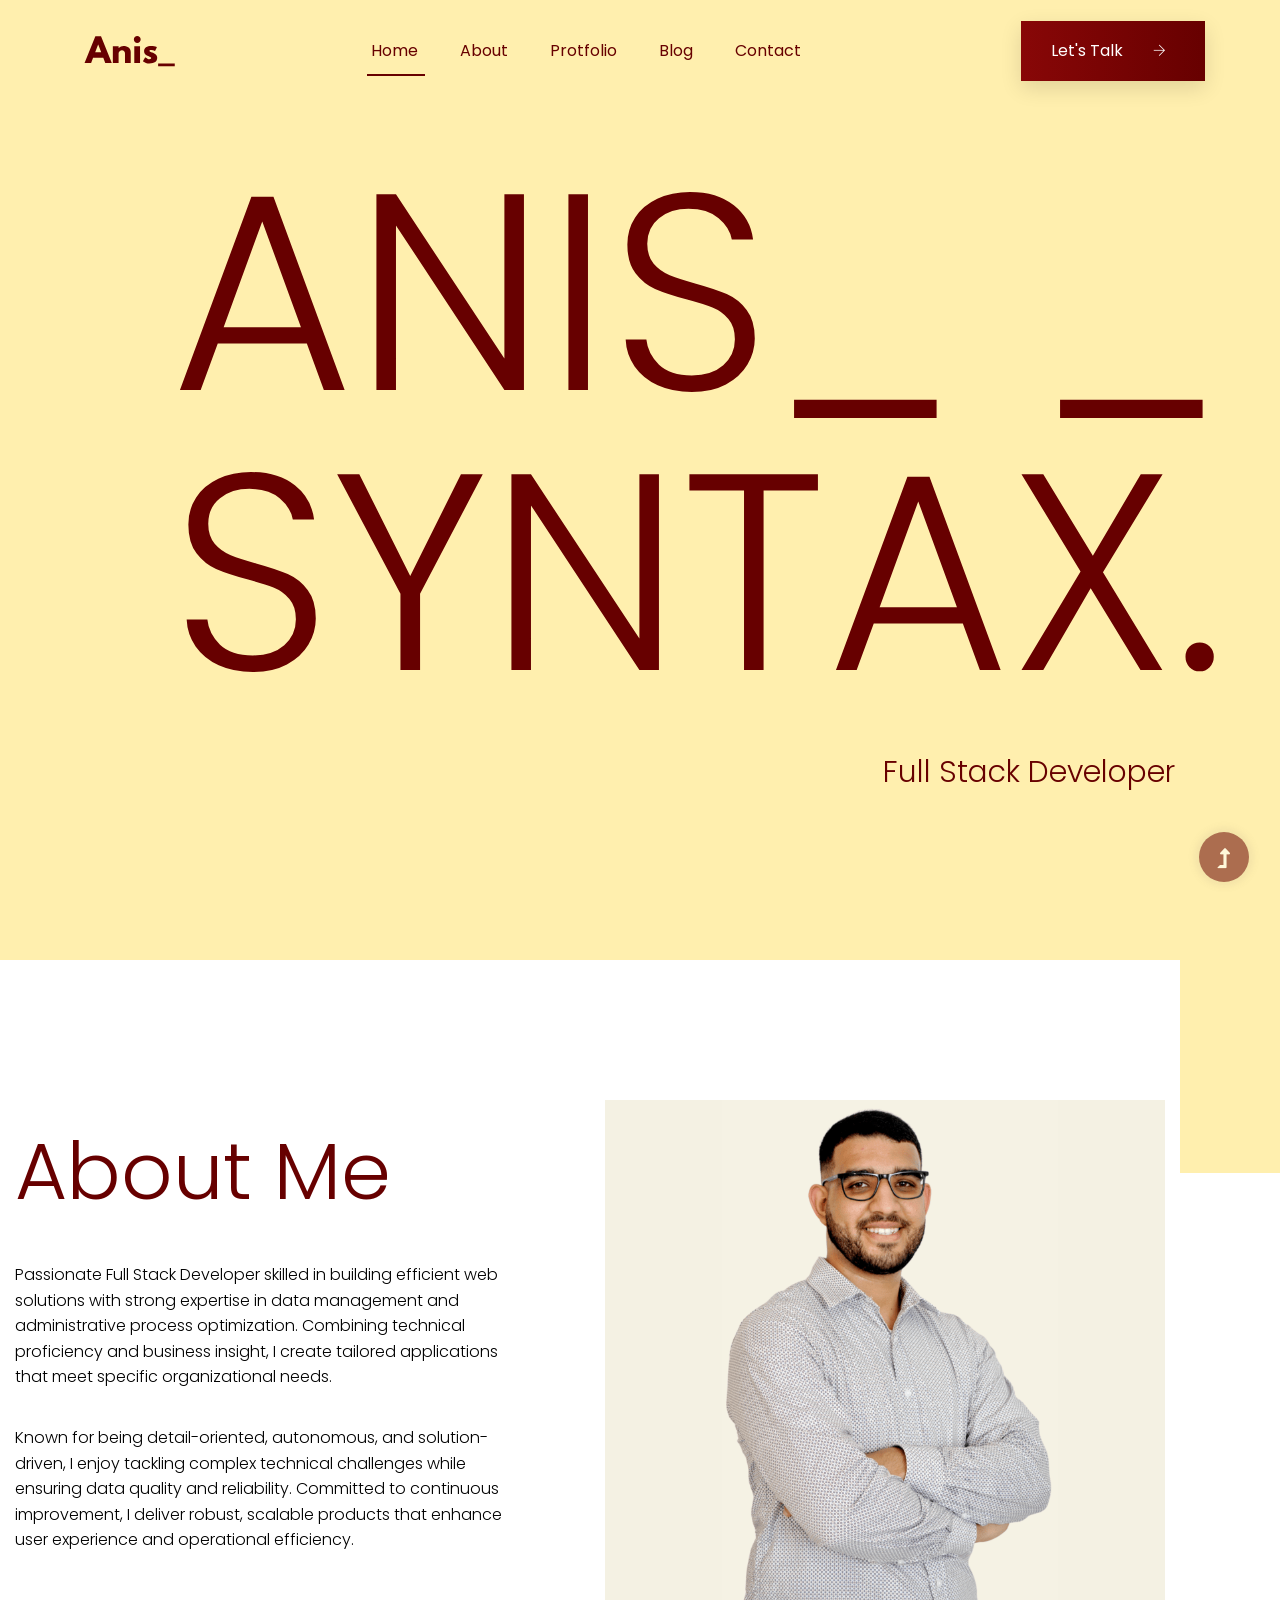
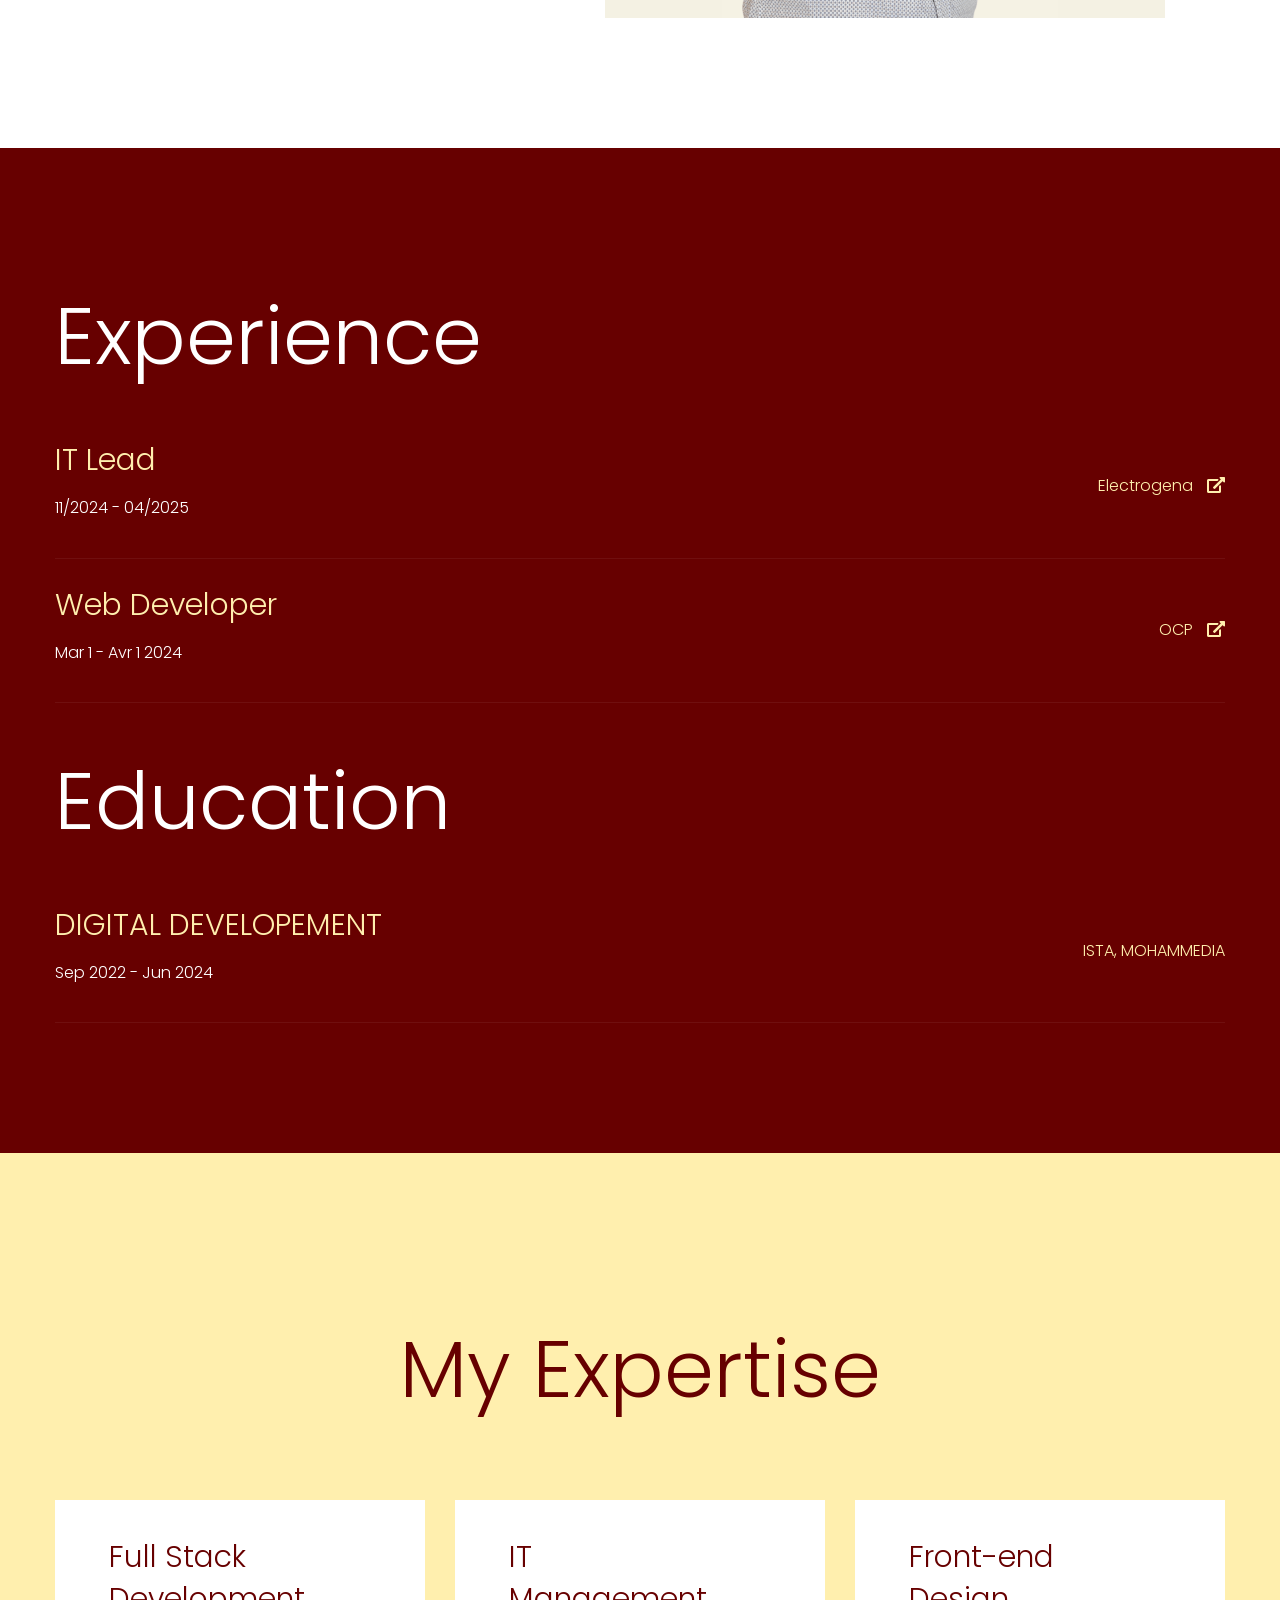
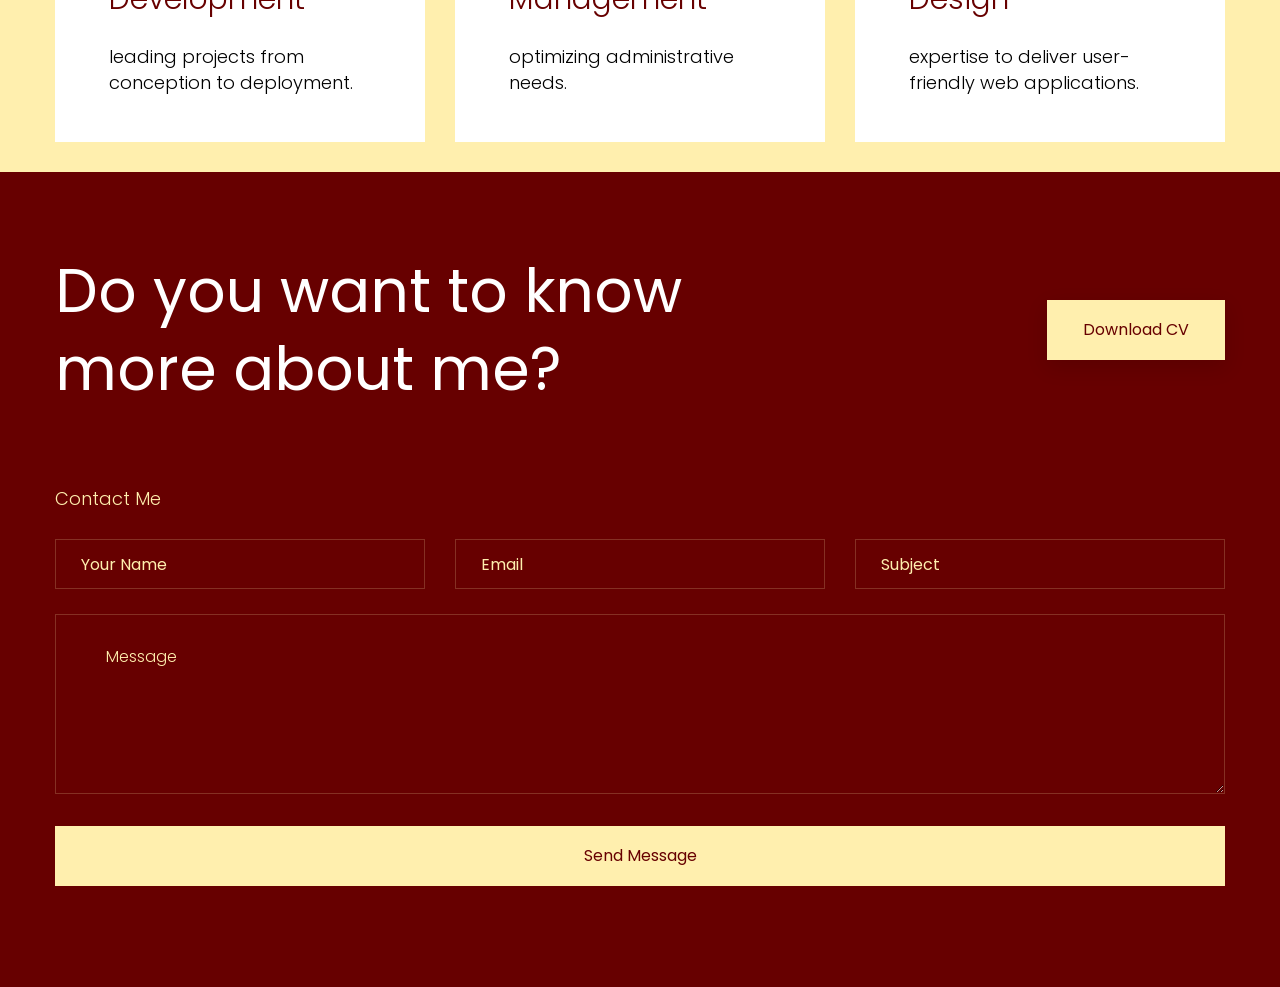
==== commit 15ae3625: "add fav ico" ====
--- a/index.html
+++ b/index.html
@@ -18,6 +18,7 @@
 
     <link rel="manifest" href="site.webmanifest">
     <link rel="shortcut icon" type="image/x-icon" href="assets/img/webico.ico">
+    <link rel="icon" href="assets/img/webico.ico" type="image/x-icon">
 
 
 	<!-- CSS here -->
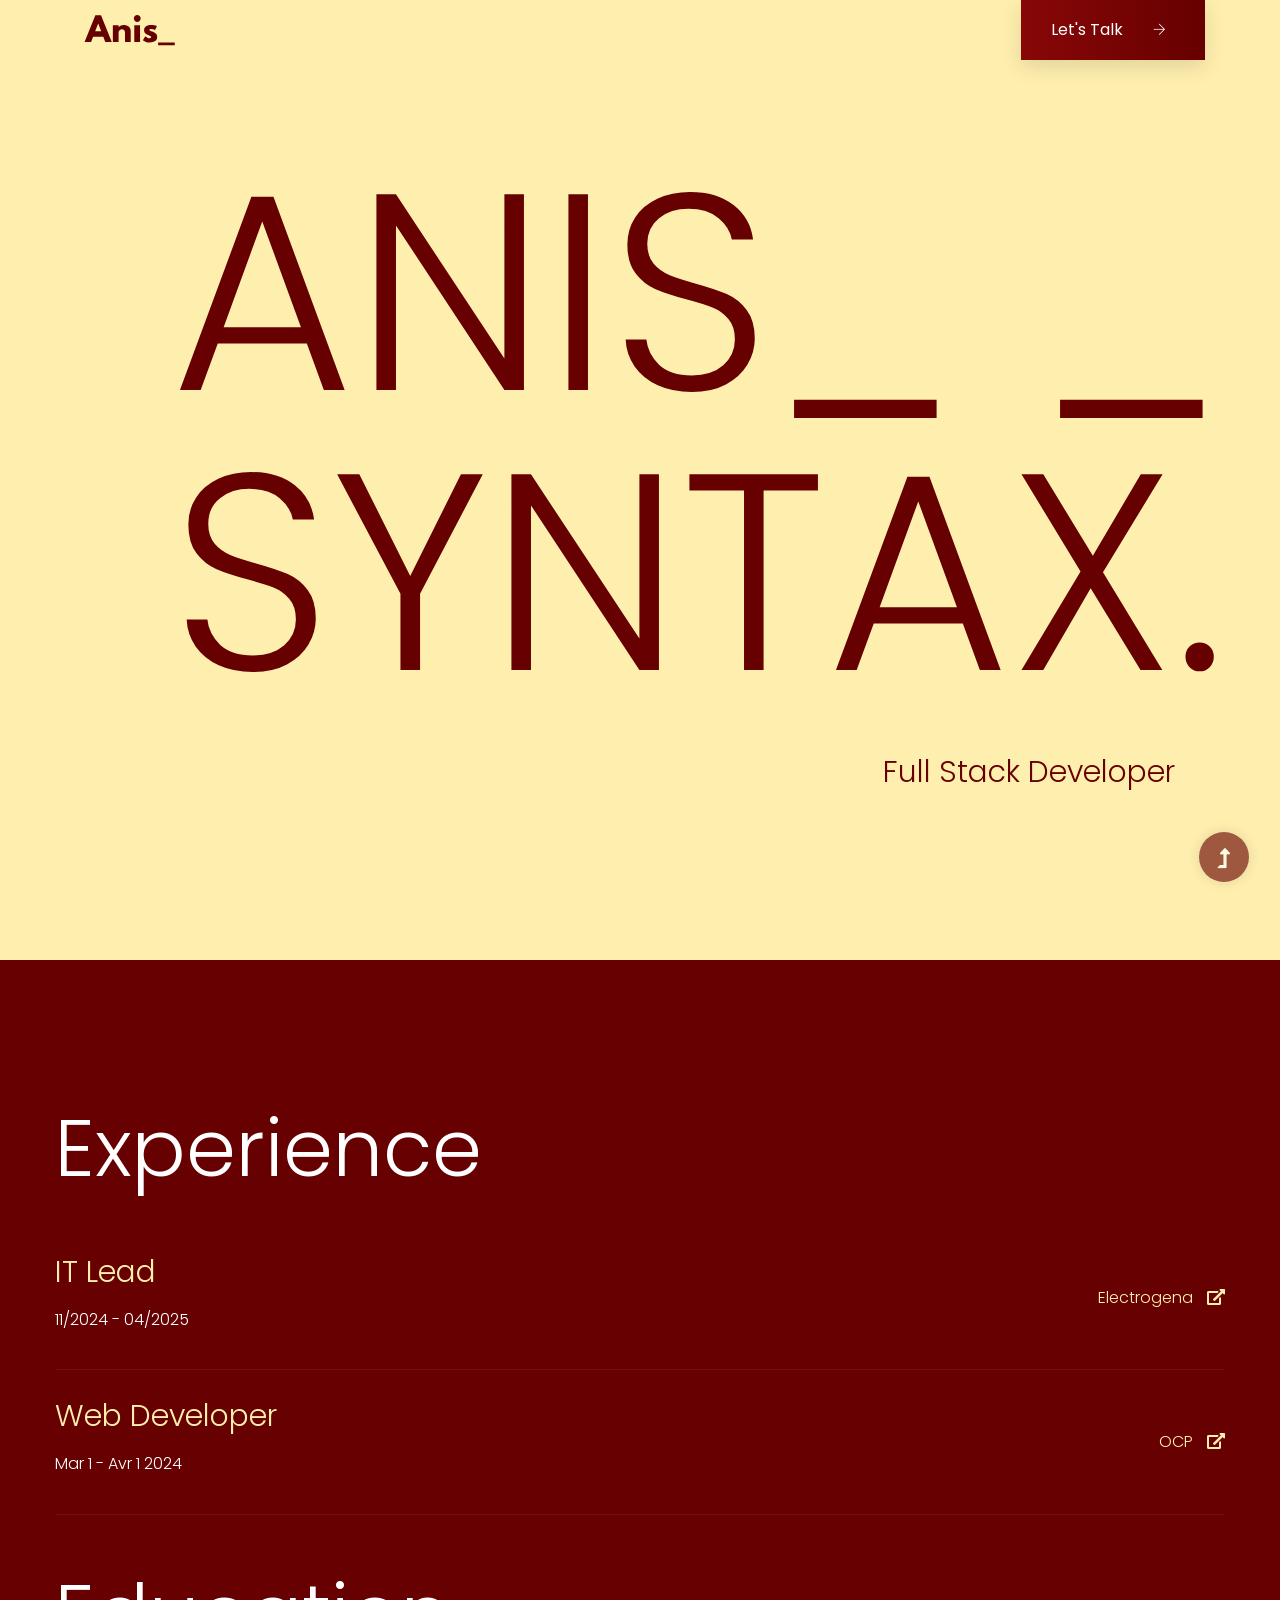
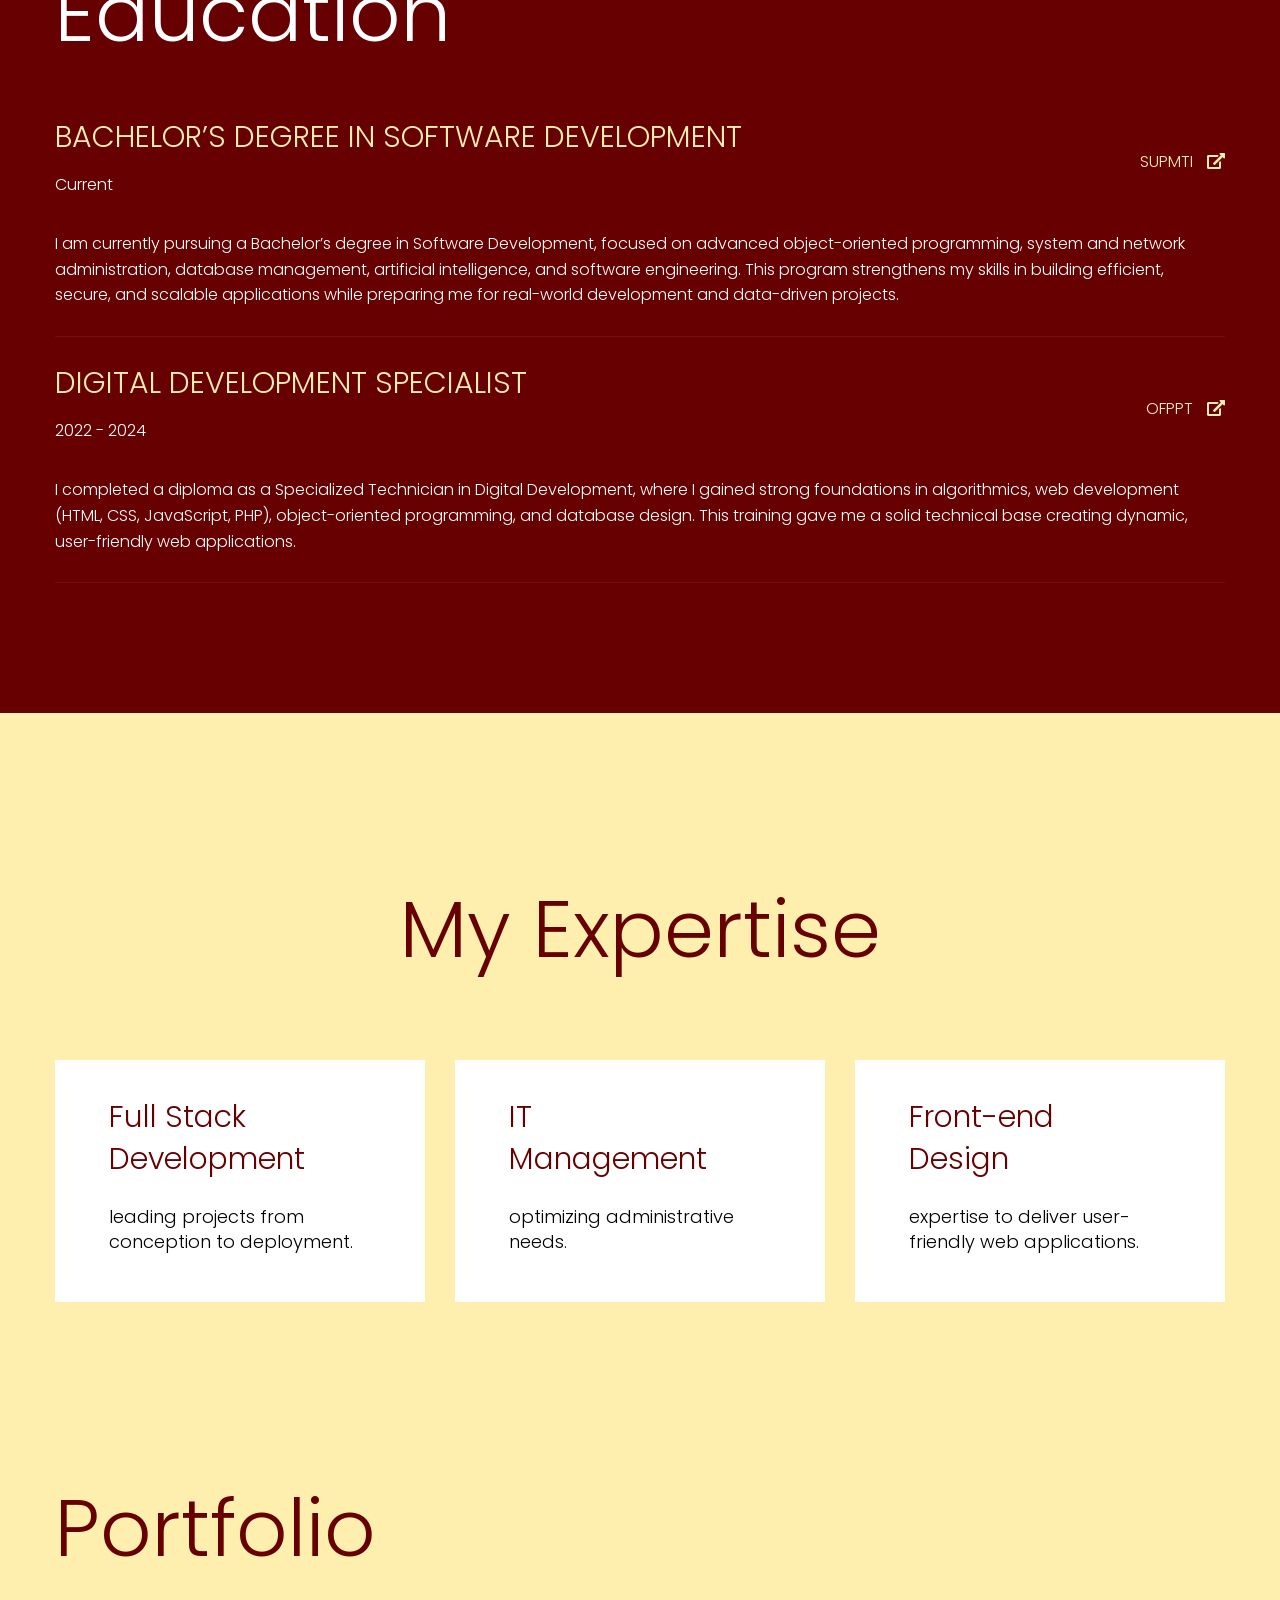
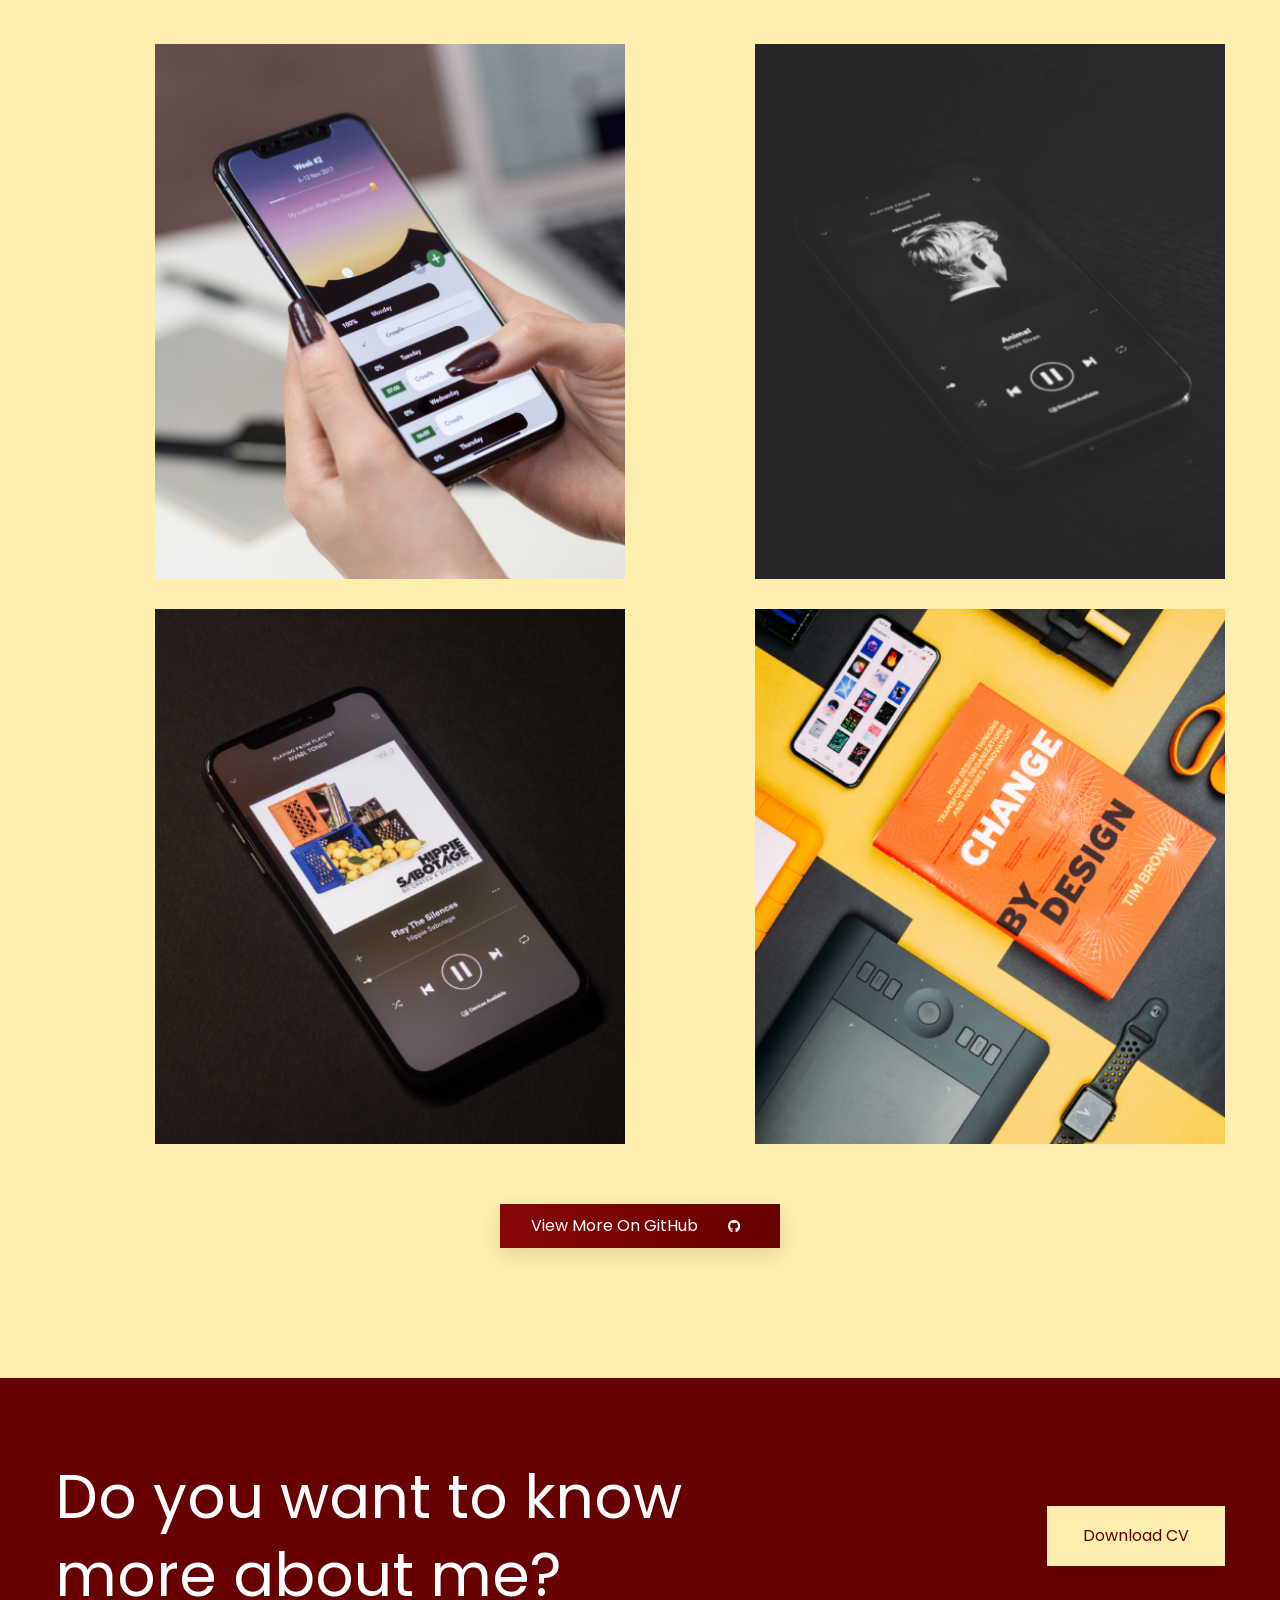
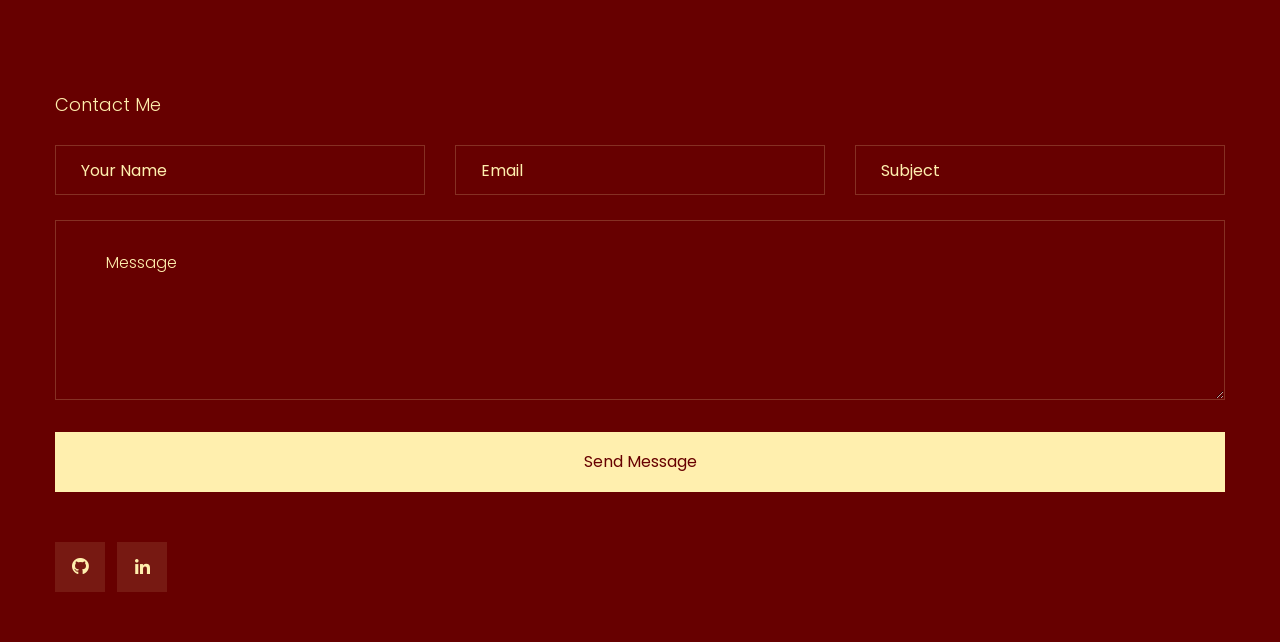
==== commit 36c7aefb: "Simplify website to single-page, add scroll animations, and update project/education info" ====
--- a/index.html
+++ b/index.html
@@ -54,12 +54,6 @@
                         <div class="main-menu f-right d-none d-lg-block">
                             <nav>
                                 <ul id="navigation">
-                                    <li class="active"><a href="index.html">Home</a></li>
-                                    <li><a href="about.html">About</a></li>
-                                    <li><a href="protfolio.html">Protfolio</a></li>
-                                    
-                                     <li><a href="blog.html">Blog</a></li>
-                                    <li><a href="contact.html">Contact</a></li>
                                 </ul>
                             </nav>
                         </div>          
@@ -98,33 +92,9 @@
             </div>
         </div>
         <!--Hero Area End-->
-        <!--? About 1 Start-->
-        <section class="about-area section-padding40">
-        <div class="container">
-            <div class="row align-items-center">
-                <div class="col-xl-6 col-lg-6 col-md-10">
-                    <div class="about-caption mb-50">
-                        <!-- Section Tittle -->
-                        <div class="section-tittle mb-35">
-                            <h2>About Me</h2>
-                        </div>
-                        <p>Passionate Full Stack Developer skilled in building efficient web solutions with strong expertise in data management and administrative process optimization. Combining technical proficiency and business insight, I create tailored applications that meet specific organizational needs. </p>
-                       
-                        <p>Known for being detail-oriented, autonomous, and solution-driven, I enjoy tackling complex technical challenges while ensuring data quality and reliability. Committed to continuous improvement, I deliver robust, scalable products that enhance user experience and operational efficiency.</p>
-                    </div>
-                </div>
-                <div class="col-lg-6">
-                    <div class="about-img">
-                        <img src="assets/img/gallery/about1.png" alt="">
-                    </div>
-                </div>
-            </div>
-            
-        </div>
-        </section>
-        <!-- About  End-->
+
         <!--? May-about Start -->
-        <div class="may-about section-padding40">
+        <div id="experience" class="may-about section-padding40 wow fadeInUp" data-wow-duration="1s" data-wow-delay="0.2s">
             <div class="container">
                 <div class="row">
                     <div class="col-lg-12">
@@ -163,11 +133,28 @@
                     <div class="col-xl-12">
                         <div class="single-about">
                             <div class="tittle-experience">
-                                <h3>DIGITAL DEVELOPEMENT</h3>
-                                <p>Sep 2022 - Jun 2024</p>
+                                <h3>BACHELOR’S DEGREE IN SOFTWARE DEVELOPMENT</h3>
+                                <p>Current</p>
                             </div>
                             <div class="experience-link">
-                                <a href="#">ISTA, MOHAMMEDIA </a>
+                                <a href="#">SUPMTI <i class="fas fa-external-link-alt"></i></a>
+                            </div>
+                            <div class="col-xl-12 pl-0">
+                                <p style="color: #fff; font-weight: 300; font-size: 16px; line-height: 1.6; margin-top: 10px;">I am currently pursuing a Bachelor’s degree in Software Development, focused on advanced object-oriented programming, system and network administration, database management, artificial intelligence, and software engineering. This program strengthens my skills in building efficient, secure, and scalable applications while preparing me for real-world development and data-driven projects.</p>
+                            </div>
+                        </div>
+                    </div>
+                    <div class="col-xl-12">
+                        <div class="single-about">
+                            <div class="tittle-experience">
+                                <h3>DIGITAL DEVELOPMENT SPECIALIST</h3>
+                                <p>2022 - 2024</p>
+                            </div>
+                            <div class="experience-link">
+                                <a href="#">OFPPT <i class="fas fa-external-link-alt"></i></a>
+                            </div>
+                            <div class="col-xl-12 pl-0">
+                                <p style="color: #fff; font-weight: 300; font-size: 16px; line-height: 1.6; margin-top: 10px;">I completed a diploma as a Specialized Technician in Digital Development, where I gained strong foundations in algorithmics, web development (HTML, CSS, JavaScript, PHP), object-oriented programming, and database design. This training gave me a solid technical base creating dynamic, user-friendly web applications.</p>
                             </div>
                         </div>
                     </div>
@@ -176,7 +163,7 @@
         </div>
         <!-- May-about End -->
         <!--? My Expertise Start -->
-        <div class="our-services pt-top section-bg1">
+        <div id="expertise" class="our-services pt-top section-bg1 wow fadeInUp" data-wow-duration="1s" data-wow-delay="0.3s">
             <div class="container">
                 <div class="rwo">
                     <div class="col-xl-12">
@@ -214,13 +201,13 @@
             </div>
         </div>
         <!-- My Expertise End -->
-        <!--? Gallery Area Start 
-        <div class="gallery-area section-padding40">
+        <!--? Gallery Area Start -->
+        <div id="portfolio" class="gallery-area section-padding40 wow fadeInUp" data-wow-duration="1s" data-wow-delay="0.4s">
             <div class="container">
                 <div class="row">
                     <div class="col-lg-12">
                         <div class="section-tittle mb-60">
-                            <h2>Selected Portfolios</h2>
+                            <h2>Portfolio</h2>
                         </div>
                     </div>
                 </div>
@@ -230,6 +217,10 @@
                             <div class="gallery-img small-img " style="background-image: url(assets/img/gallery/gallery1.png);"></div>
                             <div class="overlay">
                                 <div class="overlay-content">
+                                    <div class="overlay-text">
+                                        <h3>E-commerce Project</h3>
+                                        <p>Modern online shopping experience.</p>
+                                    </div>
                                     <a href="assets/img/gallery/gallery1.png" class="img-pop-up"><i class="ti-plus"></i></a>
                                 </div>
                             </div>
@@ -240,6 +231,10 @@
                             <div class="gallery-img small-img " style="background-image: url(assets/img/gallery/gallery2.png);"></div>
                             <div class="overlay">
                                 <div class="overlay-content">
+                                    <div class="overlay-text">
+                                        <h3>Admin Dashboard</h3>
+                                        <p>Comprehensive data management tool.</p>
+                                    </div>
                                     <a href="assets/img/gallery/gallery2.png" class="img-pop-up"><i class="ti-plus"></i></a>
                                 </div>
                             </div>
@@ -250,7 +245,11 @@
                             <div class="gallery-img small-img " style="background-image: url(assets/img/gallery/gallery3.png);"></div>
                             <div class="overlay">
                                 <div class="overlay-content">
-                                    <a href="assets/img/gallery/gallery2.png" class="img-pop-up"><i class="ti-plus"></i></a>
+                                    <div class="overlay-text">
+                                        <h3>Social Platform</h3>
+                                        <p>Connect and share with ease.</p>
+                                    </div>
+                                    <a href="assets/img/gallery/gallery3.png" class="img-pop-up"><i class="ti-plus"></i></a>
                                 </div>
                             </div>
                         </div>
@@ -260,15 +259,26 @@
                             <div class="gallery-img small-img " style="background-image: url(assets/img/gallery/gallery4.png);"></div>
                             <div class="overlay">
                                 <div class="overlay-content">
-                                    <a href="assets/img/gallery/gallery3.png" class="img-pop-up"><i class="ti-plus"></i></a>
-                                </div>
-                            </div>
-                        </div>
-                    </div>
-                </div>
-            </div>
-        </div>
-         Gallery Area End -->
+                                    <div class="overlay-text">
+                                        <h3>Portfolio Site</h3>
+                                        <p>Personal brand showcase.</p>
+                                    </div>
+                                    <a href="assets/img/gallery/gallery4.png" class="img-pop-up"><i class="ti-plus"></i></a>
+                                </div>
+                            </div>
+                        </div>
+                    </div>
+                </div>
+                <div class="row justify-content-center">
+                    <div class="col-xl-4 col-lg-6 col-md-10">
+                        <div class="text-center mt-30">
+                            <a href="https://github.com/anisyntax" target="_blank" class="btn">View More on GitHub <i class="fab fa-github"></i></a>
+                        </div>
+                    </div>
+                </div>
+            </div>
+        </div>
+        <!-- Gallery Area End -->
     </main>
     <footer>
         <div class="footer-wrappr">
@@ -284,7 +294,7 @@
                                     </div>
                                 </div>
                                 <div class="col-xl-2 col-lg-3 col-md-4">
-                                    <a href="/assets/files/Anis KHAIFALLAH.pdf" class="btn white-btn f-right sm-left" download>Download CV</a>
+                                    <a href="assets/files/resume_anis%202.pdf" class="btn white-btn f-right sm-left" download>Download CV</a>
                                 </div>
                             </div>
                         </div>
@@ -295,7 +305,7 @@
                     <div class="row">
                         <div class="col-lg-12">
                             <!-- contact-form -->
-                            <div class="form-wrapper">
+                            <div id="contact" class="form-wrapper wow fadeInUp" data-wow-duration="1s" data-wow-delay="0.5s">
                                 <div class="row ">
                                     <div class="col-xl-12">
                                         <div class="small-tittle mb-30">
@@ -341,11 +351,13 @@
                     <div class="footer-border">
                         <div class="row align-items-center">
                             <div class="col-xl-4 col-lg-4">
-                                
+                                <div class="footer-social">
+                                    <a href="https://github.com/anisyntax" target="_blank"><i class="fab fa-github"></i></a>
+                                    <a href="#"><i class="fab fa-linkedin-in"></i></a>
+                                </div>
                             </div>
                             <div class="col-xl-8 col-lg-8">
                                 <div class="footer-copy-right f-right">
-                                   
                                 </div>
                             </div>
                         </div>
--- a/assets/css/style.css
+++ b/assets/css/style.css
@@ -7838,4 +7838,37 @@
   margin-bottom: 10px;
 }
 
-/*# sourceMappingURL=style.css.map */+/*# sourceMappingURL=style.css.map */
+/* Portfolio Overlay Text Styling */
+.overlay-text {
+    color: #fff;
+    margin-bottom: 20px;
+}
+
+.overlay-text h3 {
+    color: #FFEFAE;
+    font-size: 24px;
+    margin-bottom: 5px;
+    font-weight: 700;
+}
+
+.overlay-text p {
+    color: #fff;
+    font-size: 16px;
+    margin: 0;
+}
+
+.overlay-content a {
+    background: #FFEFAE;
+    color: #000 !important;
+    width: 60px;
+    height: 60px;
+    line-height: 60px;
+    border-radius: 50%;
+    font-size: 20px !important;
+    display: inline-block !important;
+}
+
+html {
+    scroll-behavior: smooth;
+}
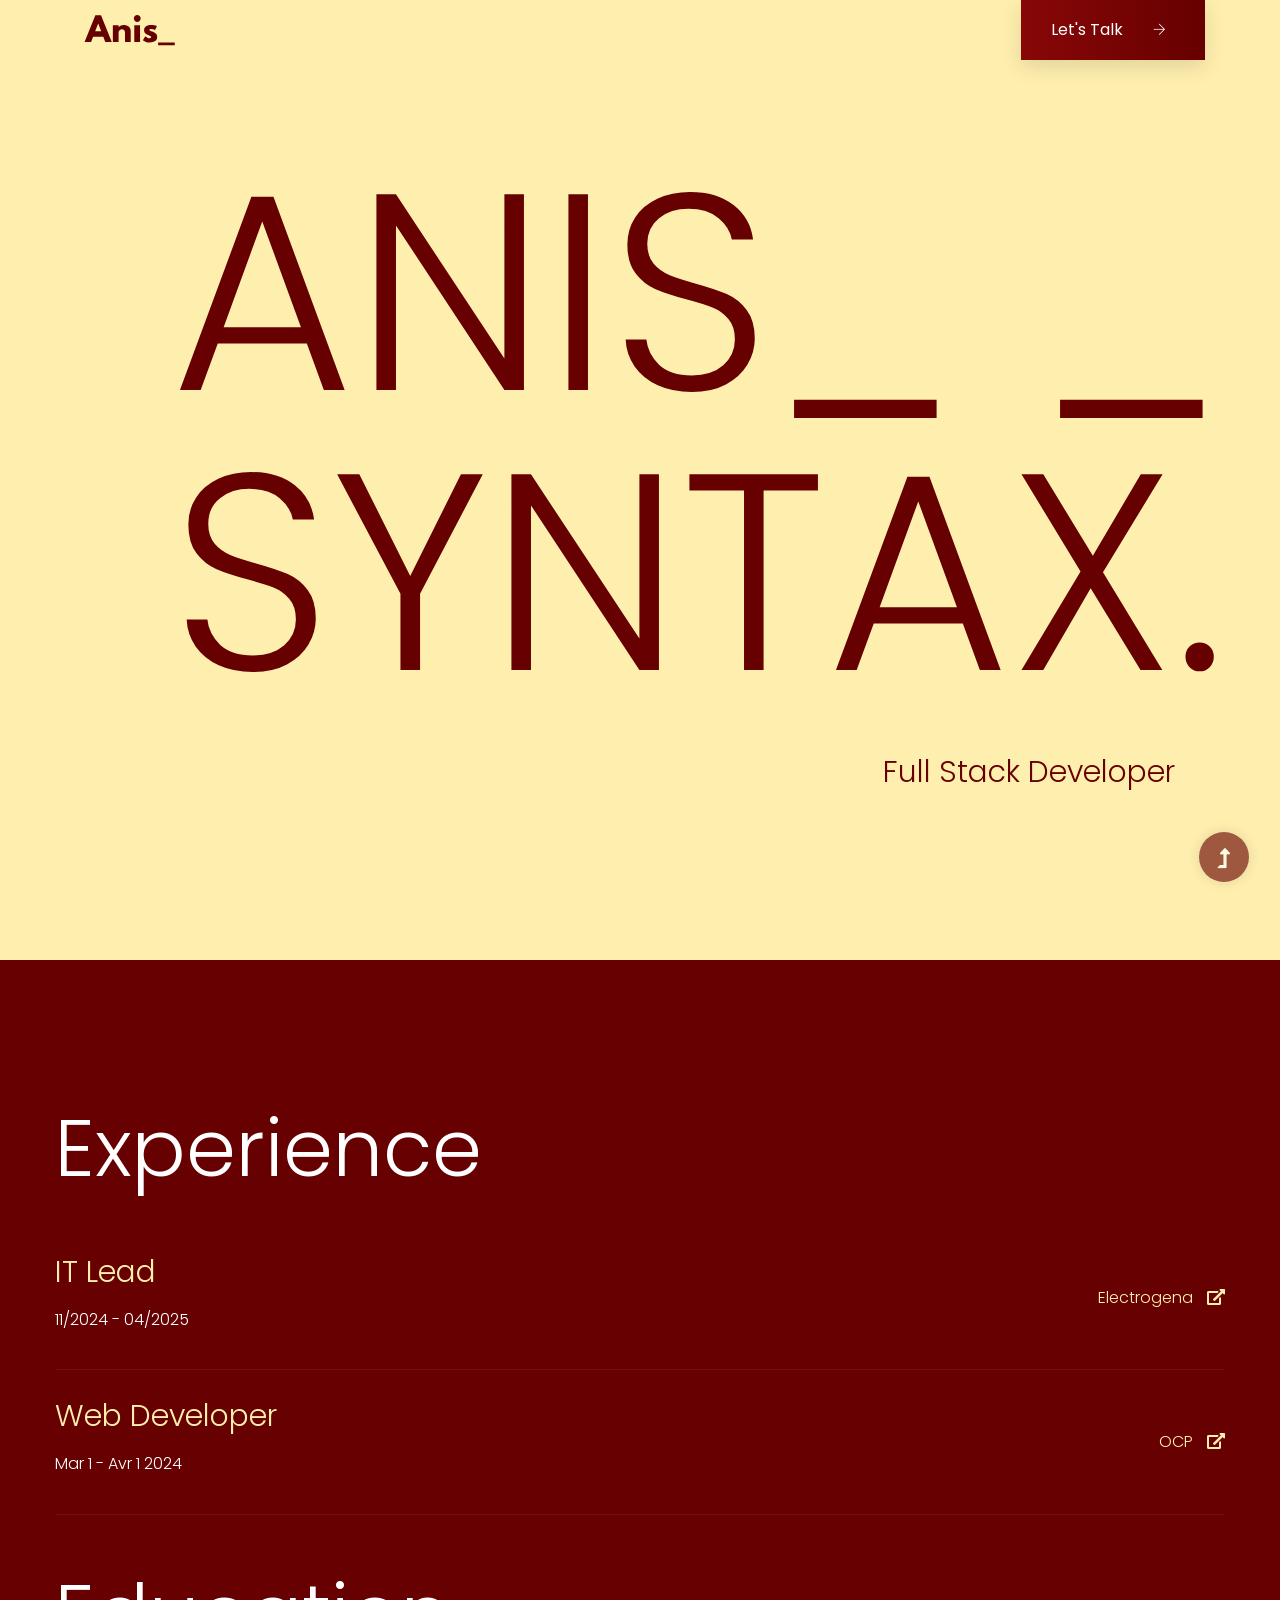
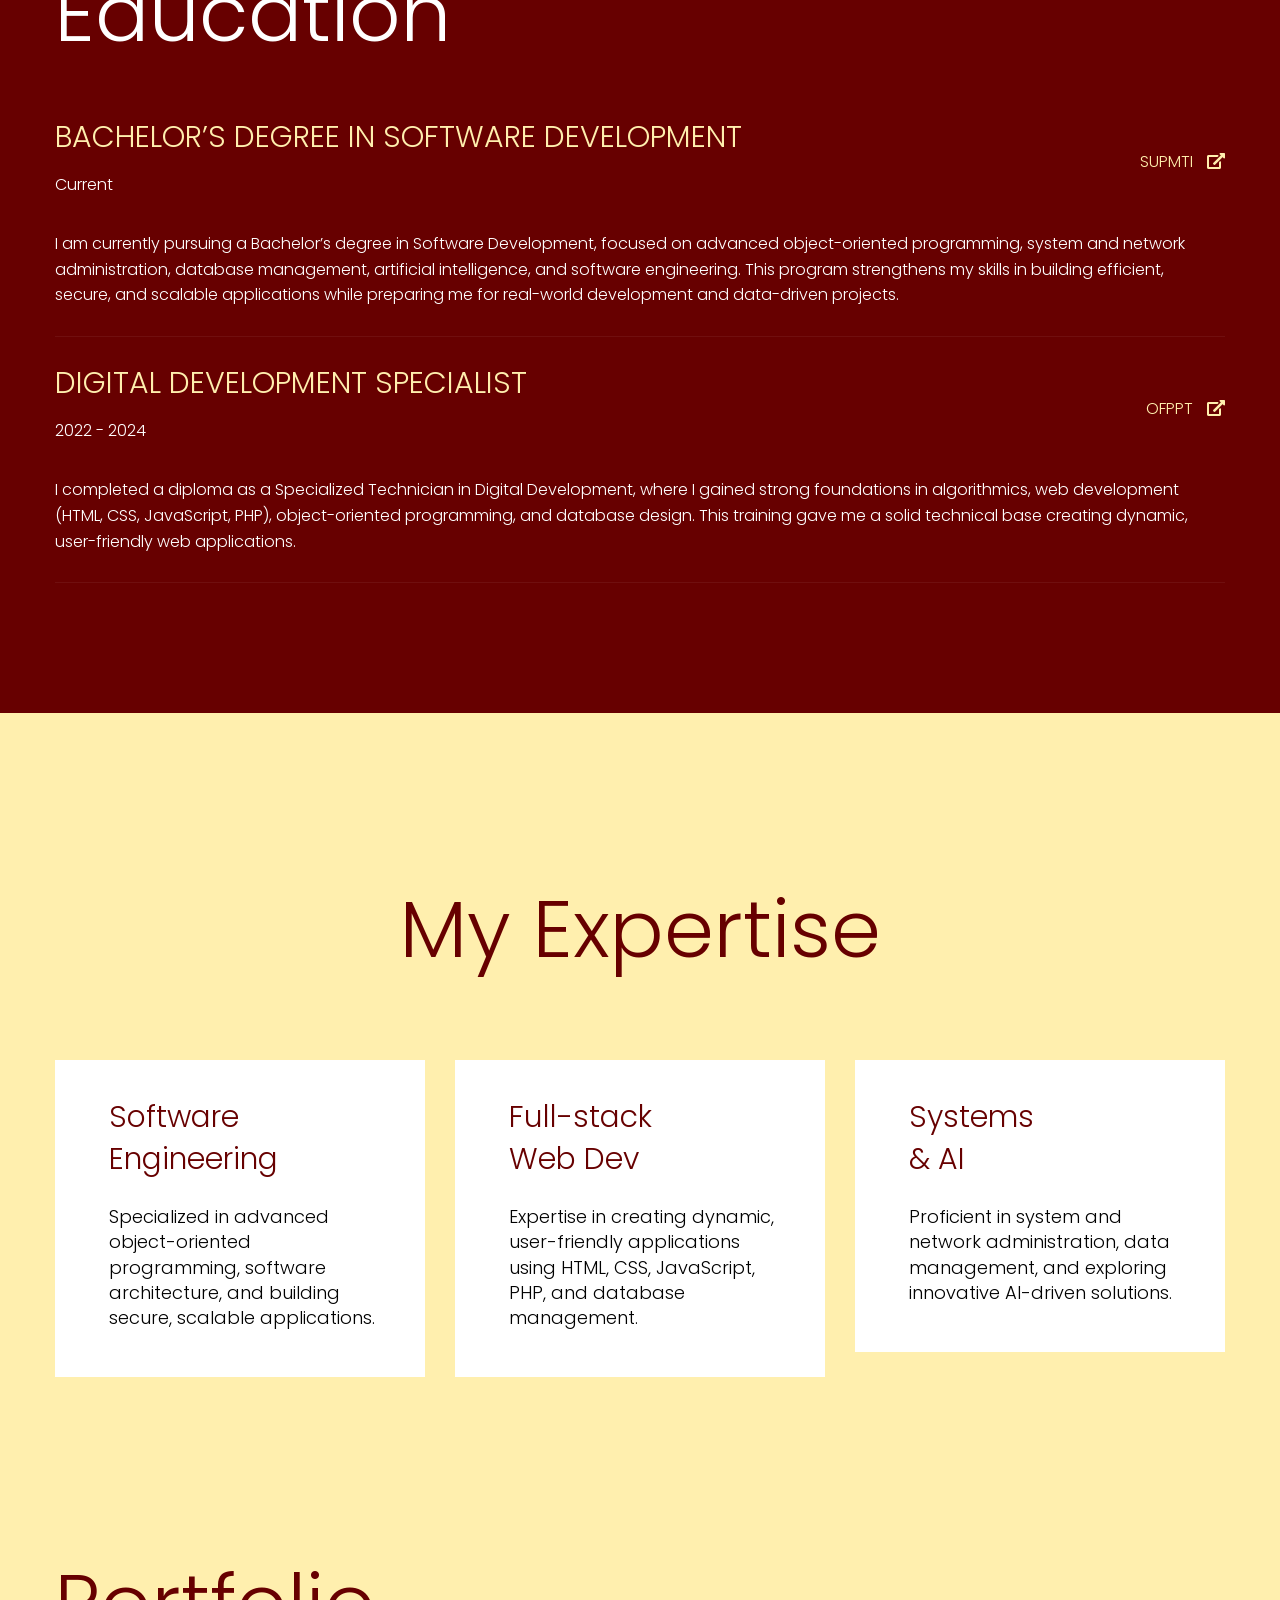
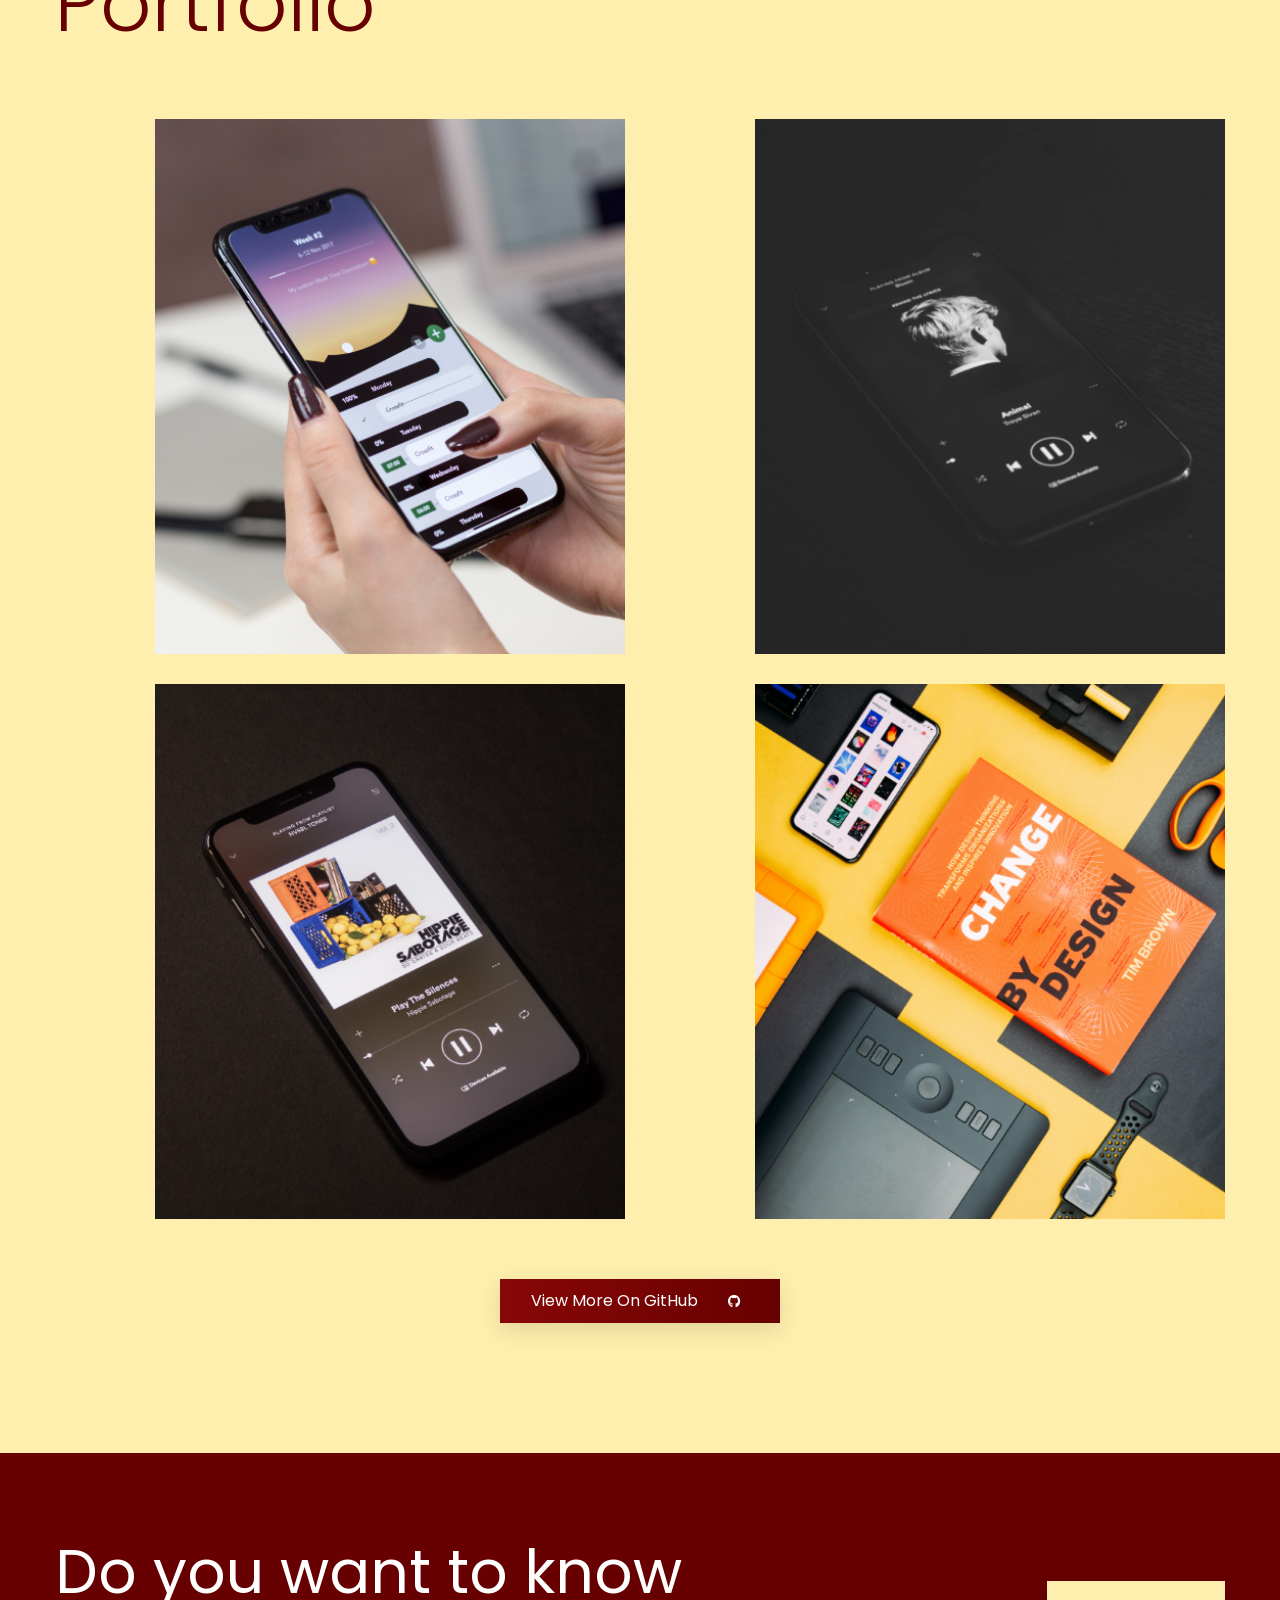
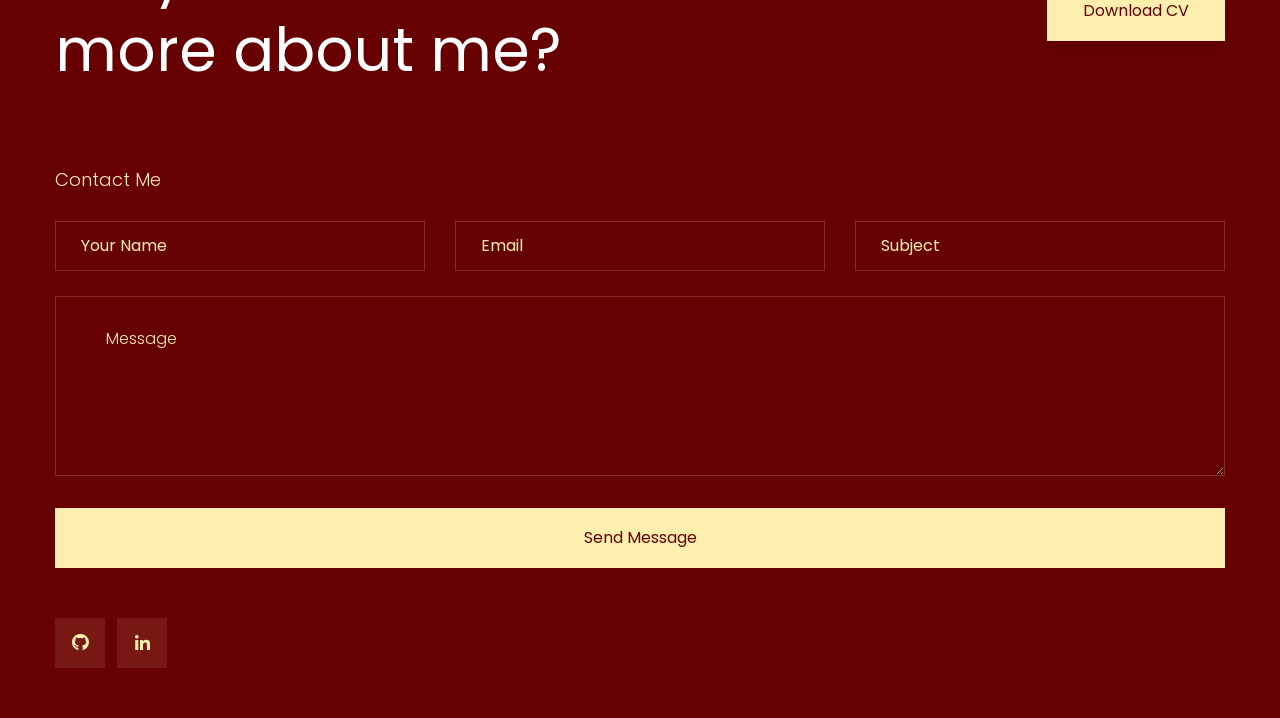
==== commit 2fbb21ef: "Update Expertise section to reflect software engineering, web dev, and systems/AI skills" ====
--- a/index.html
+++ b/index.html
@@ -176,24 +176,24 @@
                     <div class="col-lg-4 col-md-4 col-sm-6">
                         <div class="single-services mb-30">
                             <div class="services-cap">
-                                <h5>Full Stack  <br> Development</h5>
-                                <p>leading projects from conception to deployment.</p>
+                                <h5>Software  <br> Engineering</h5>
+                                <p>Specialized in advanced object-oriented programming, software architecture, and building secure, scalable applications.</p>
                             </div>
                         </div>
                     </div>
                     <div class="col-lg-4 col-md-4 col-sm-6">
                         <div class="single-services mb-30">
                             <div class="services-cap">
-                                <h5>IT<br> Management</h5>
-                                <p>optimizing administrative needs.</p>
+                                <h5>Full-stack <br> Web Dev</h5>
+                                <p>Expertise in creating dynamic, user-friendly applications using HTML, CSS, JavaScript, PHP, and database management.</p>
                             </div>
                         </div>
                     </div>
                     <div class="col-lg-4 col-md-4 col-sm-6">
                         <div class="single-services mb-30">
                             <div class="services-cap">
-                                <h5>Front-end<br> Design</h5>
-                                <p>expertise to deliver user-friendly web applications.</p>
+                                <h5>Systems <br> & AI</h5>
+                                <p>Proficient in system and network administration, data management, and exploring innovative AI-driven solutions.</p>
                             </div>
                         </div>
                     </div>
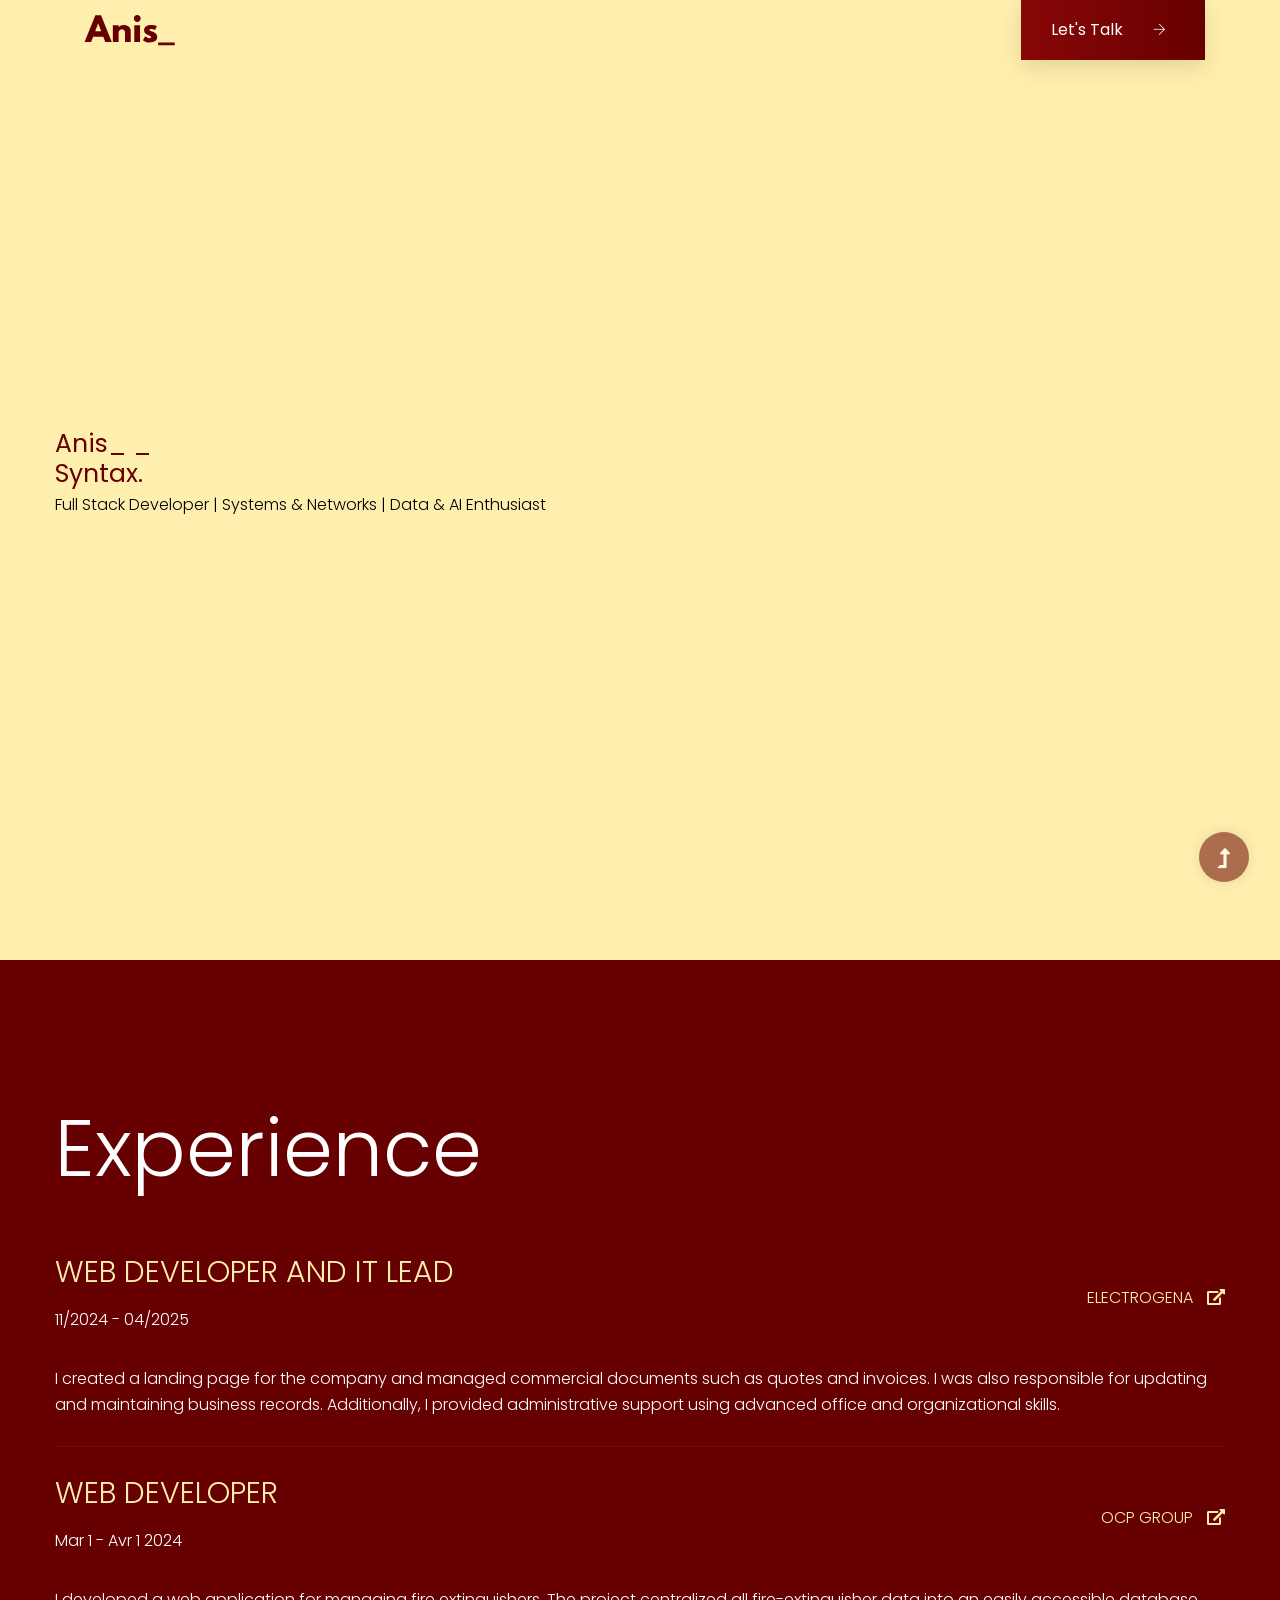
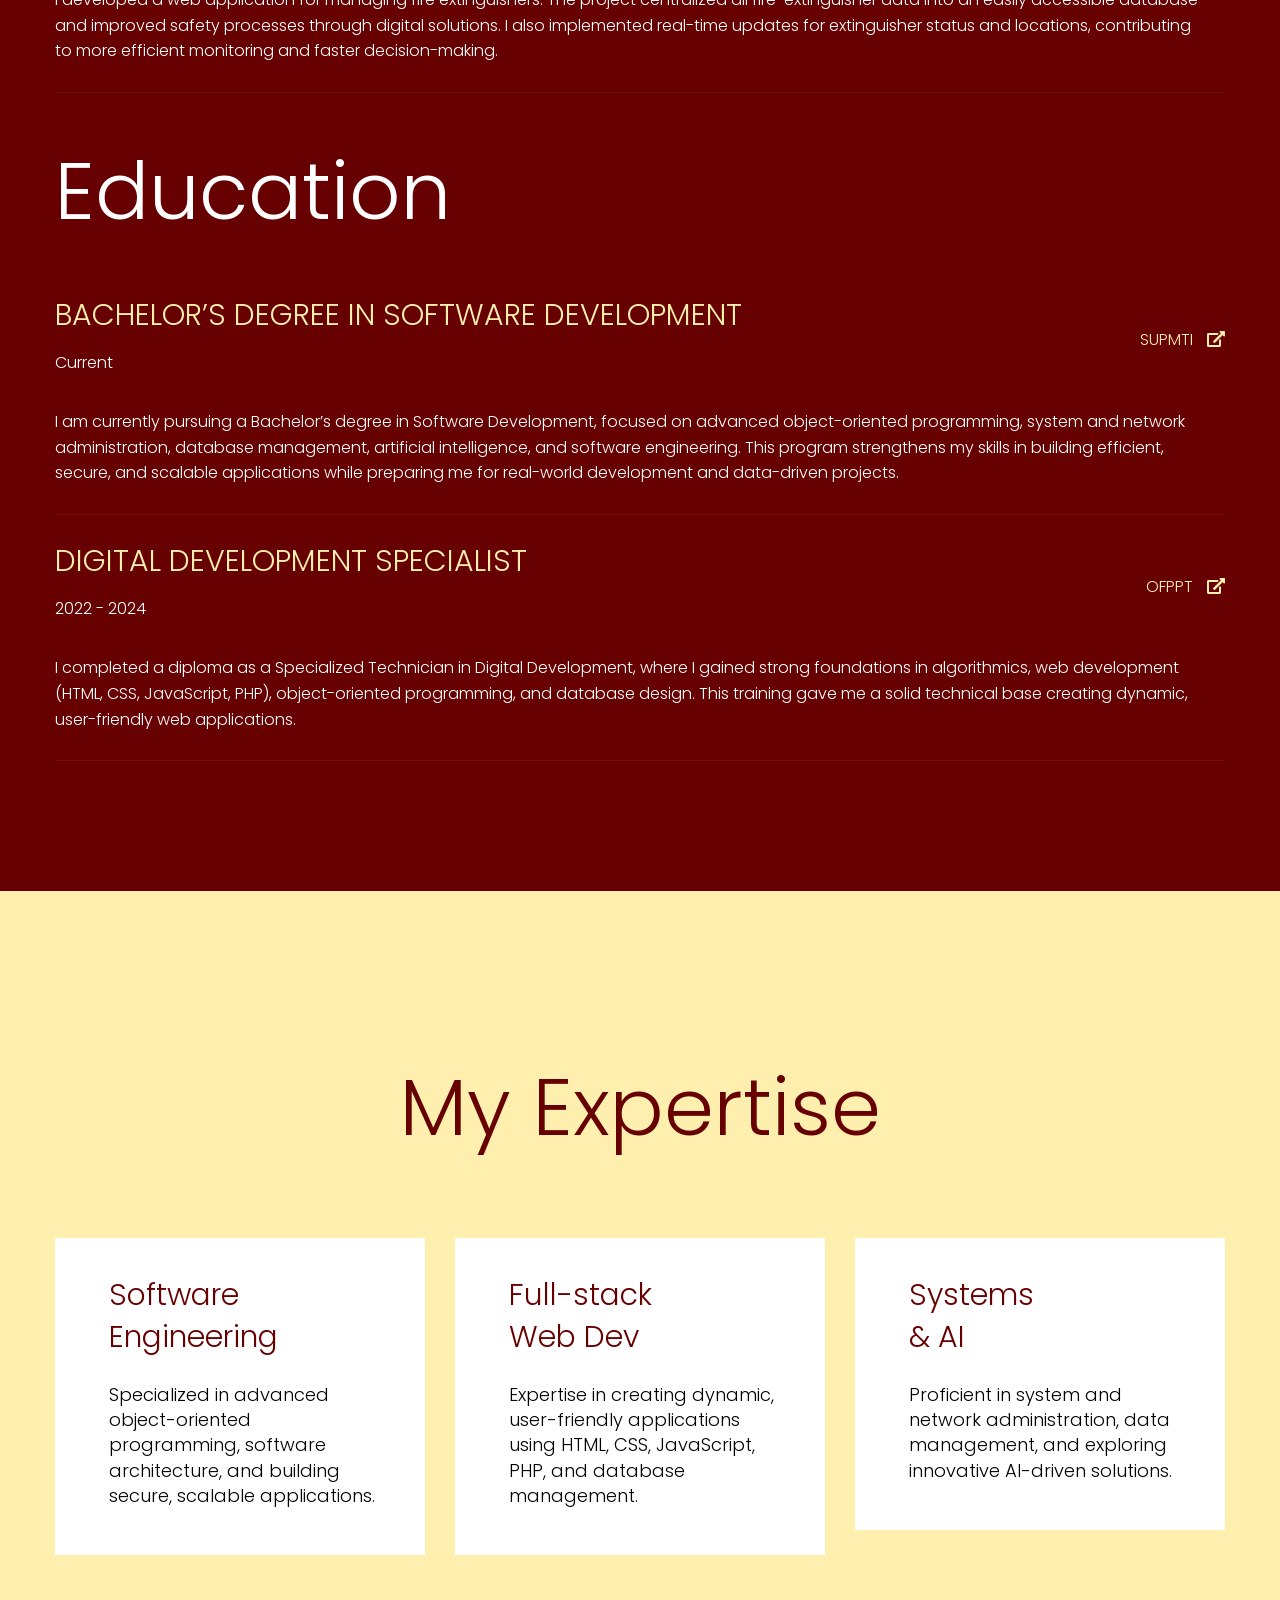
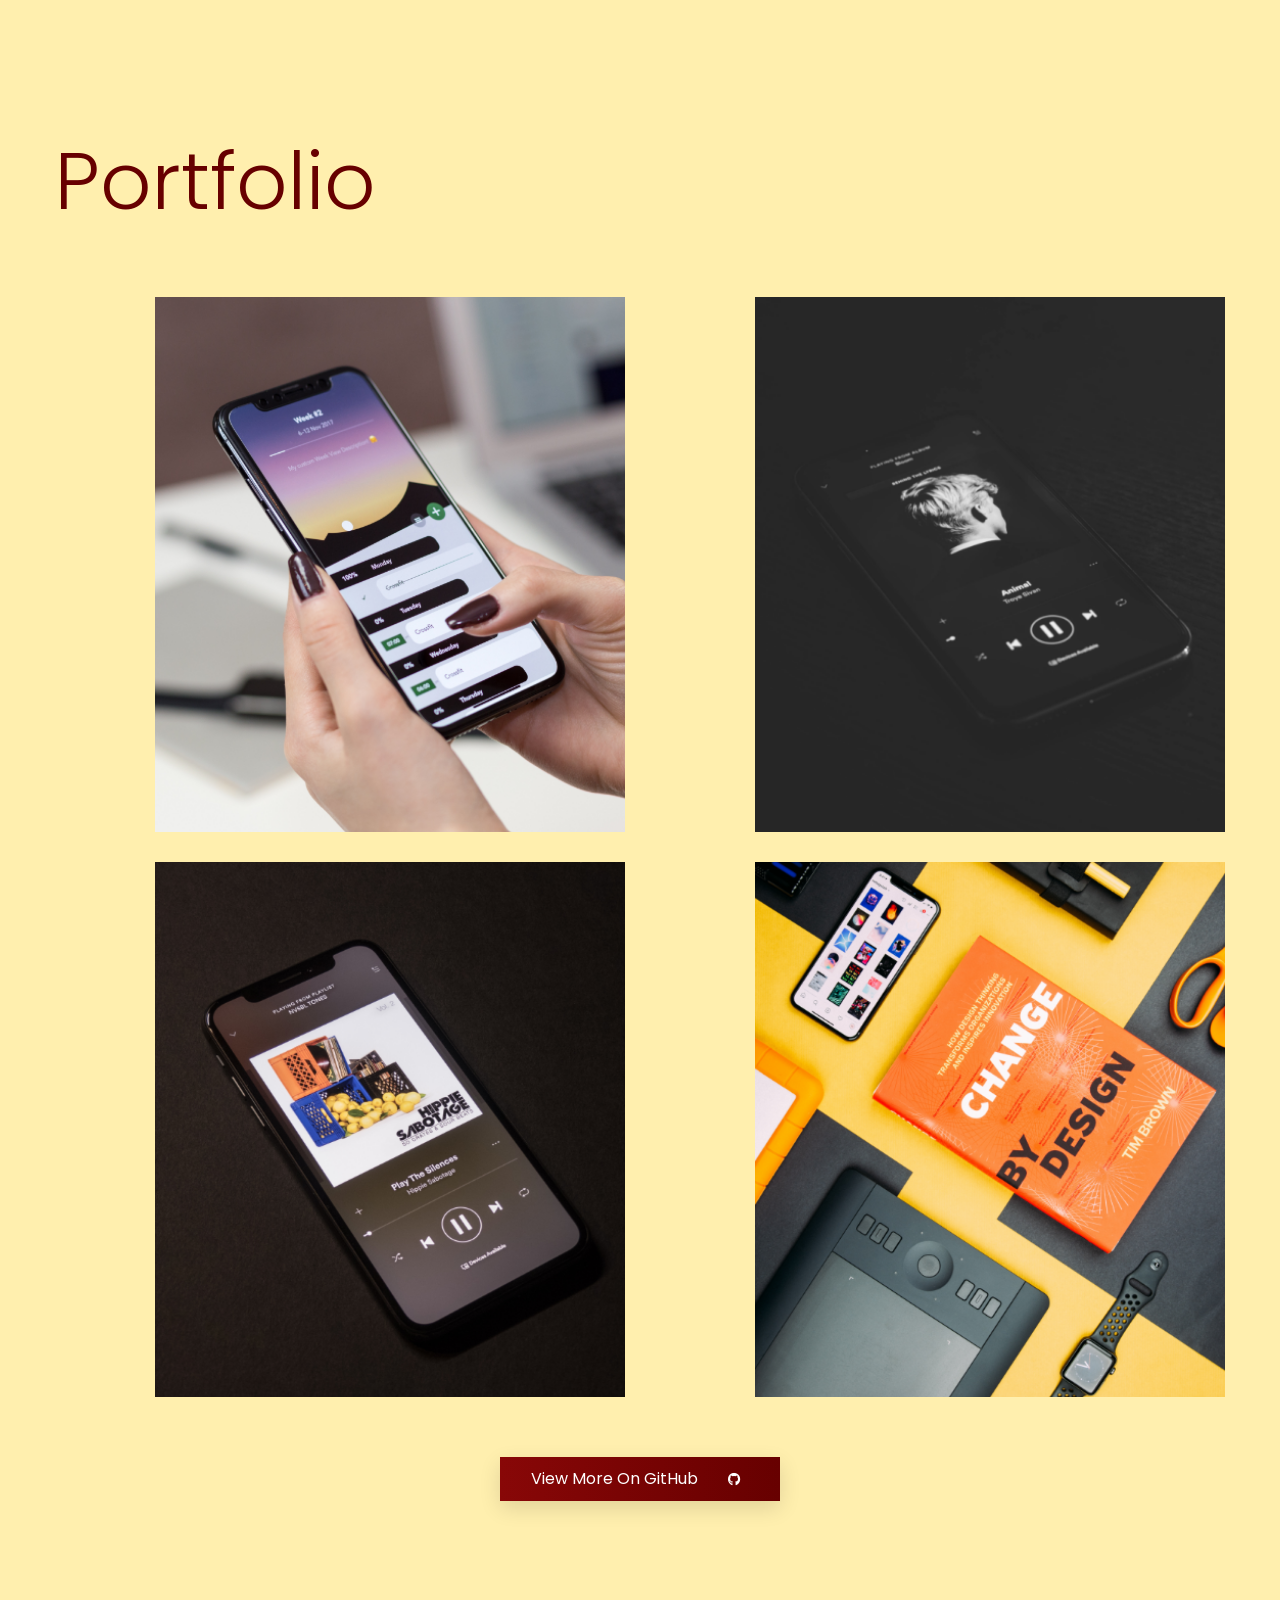
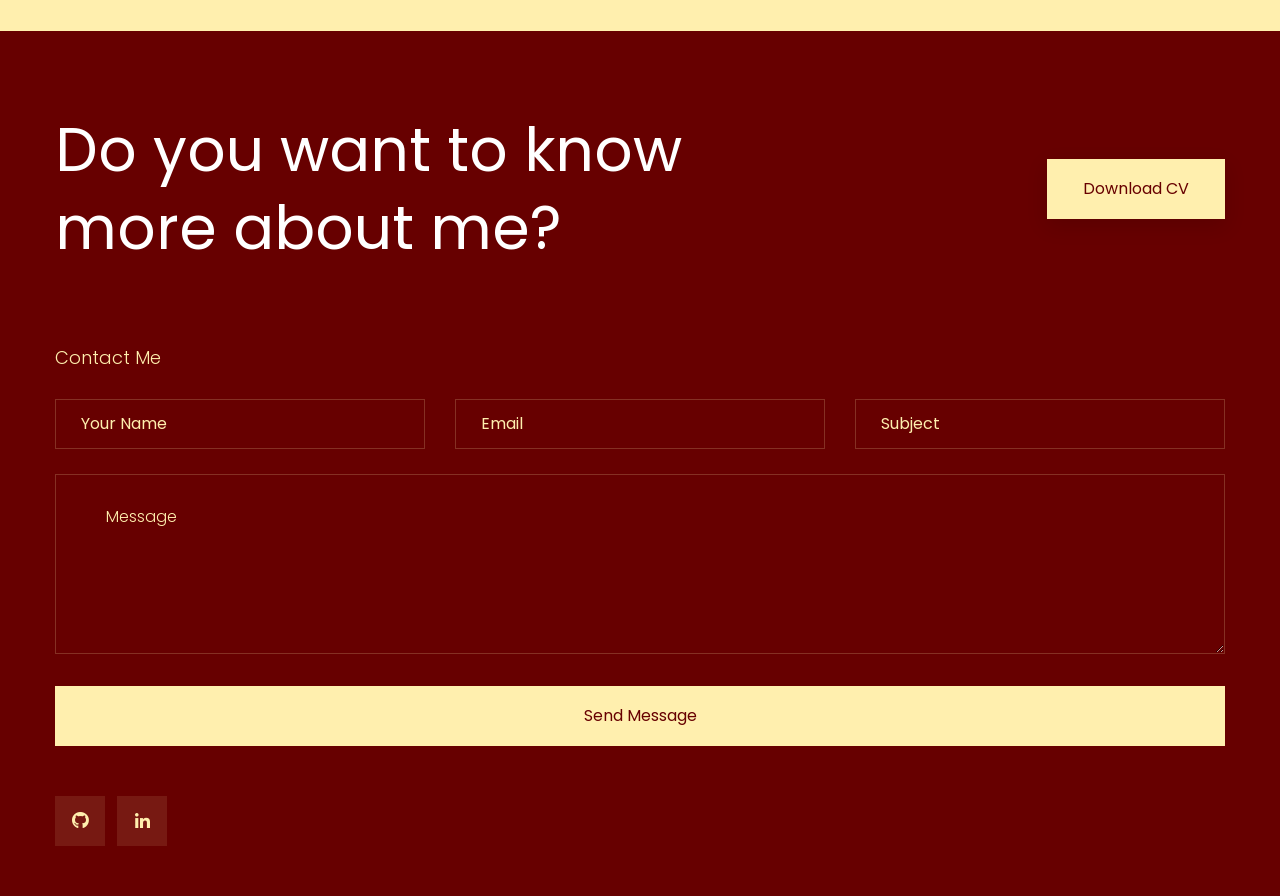
==== commit 86c55045: "Update Hero title and detailed experience for Electrogena and OCP Group" ====
--- a/index.html
+++ b/index.html
@@ -79,13 +79,8 @@
                     <div class="row justify-content-center">
                         <div class="col-xl-12 col-lg-10 col-md-10 col-sm-10">
                             <!-- Hero Caption -->
-                            <div class="hero__caption">
-                                <h1>Anis_ _
-
-                                    Syntax.</h1>
-                                <p>Full Stack Developer</p>
-                                
-                            </div>
+                                <h1>Anis_ _<br>Syntax.</h1>
+                                <p>Full Stack Developer | Systems & Networks | Data & AI Enthusiast</p>
                         </div>
                     </div>
                 </div>
@@ -105,22 +100,28 @@
                     <div class="col-xl-12">
                         <div class="single-about">
                             <div class="tittle-experience">
-                                <h3>IT Lead</h3>
+                                <h3>WEB DEVELOPER AND IT LEAD</h3>
                                 <p>11/2024 - 04/2025</p>
                             </div>
                             <div class="experience-link">
-                                <a href="https://electrogena.great-site.net/">Electrogena <i class="fas fa-external-link-alt"></i></a>
+                                <a href="https://electrogena.great-site.net/">ELECTROGENA <i class="fas fa-external-link-alt"></i></a>
+                            </div>
+                            <div class="col-xl-12 pl-0">
+                                <p style="color: #fff; font-weight: 300; font-size: 16px; line-height: 1.6; margin-top: 10px;">I created a landing page for the company and managed commercial documents such as quotes and invoices. I was also responsible for updating and maintaining business records. Additionally, I provided administrative support using advanced office and organizational skills.</p>
                             </div>
                         </div>
                     </div>
                     <div class="col-xl-12">
                         <div class="single-about">
                             <div class="tittle-experience">
-                                <h3>Web Developer</h3>
+                                <h3>WEB DEVELOPER</h3>
                                 <p>Mar 1 - Avr 1  2024</p>
                             </div>
                             <div class="experience-link">
-                                <a href="www.ocpgroup.ma">OCP <i class="fas fa-external-link-alt"></i></a>
+                                <a href="www.ocpgroup.ma">OCP GROUP <i class="fas fa-external-link-alt"></i></a>
+                            </div>
+                            <div class="col-xl-12 pl-0">
+                                <p style="color: #fff; font-weight: 300; font-size: 16px; line-height: 1.6; margin-top: 10px;">I developed a web application for managing fire extinguishers. The project centralized all fire-extinguisher data into an easily accessible database and improved safety processes through digital solutions. I also implemented real-time updates for extinguisher status and locations, contributing to more efficient monitoring and faster decision-making.</p>
                             </div>
                         </div>
                     </div>
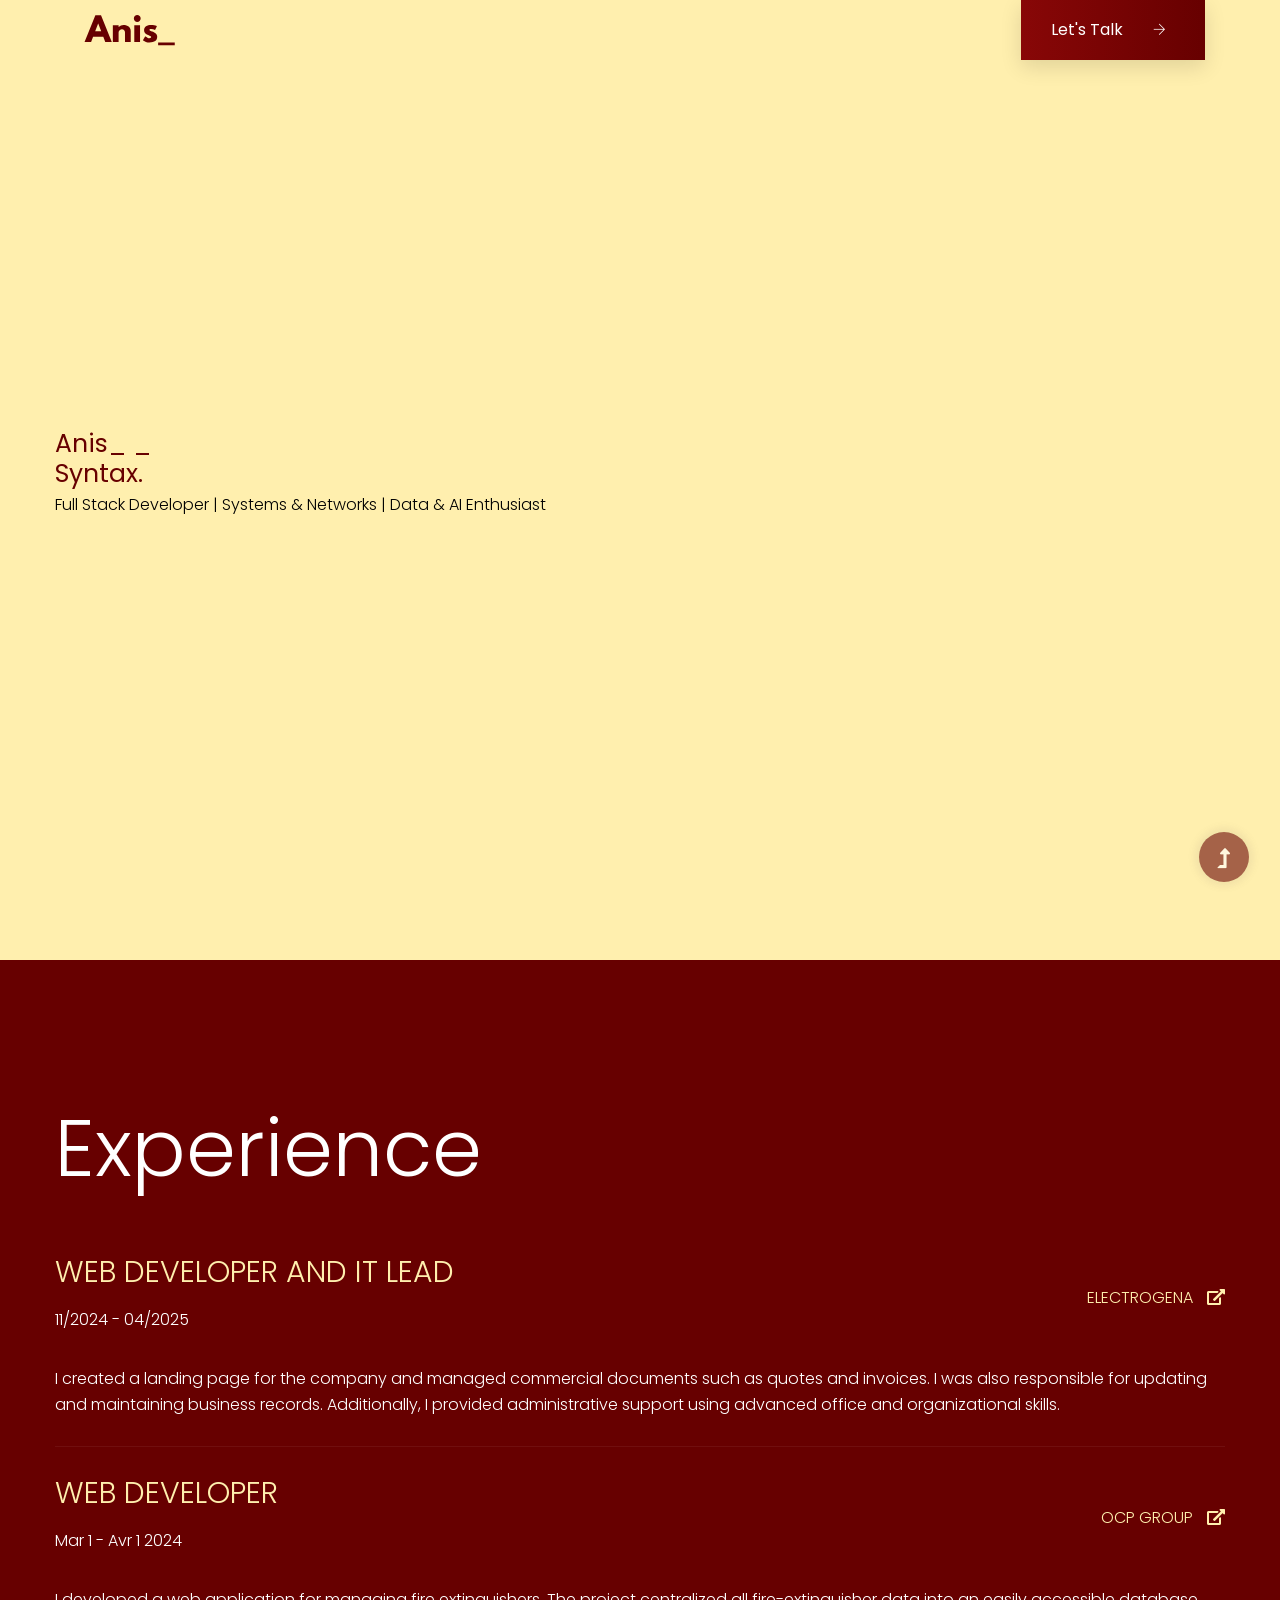
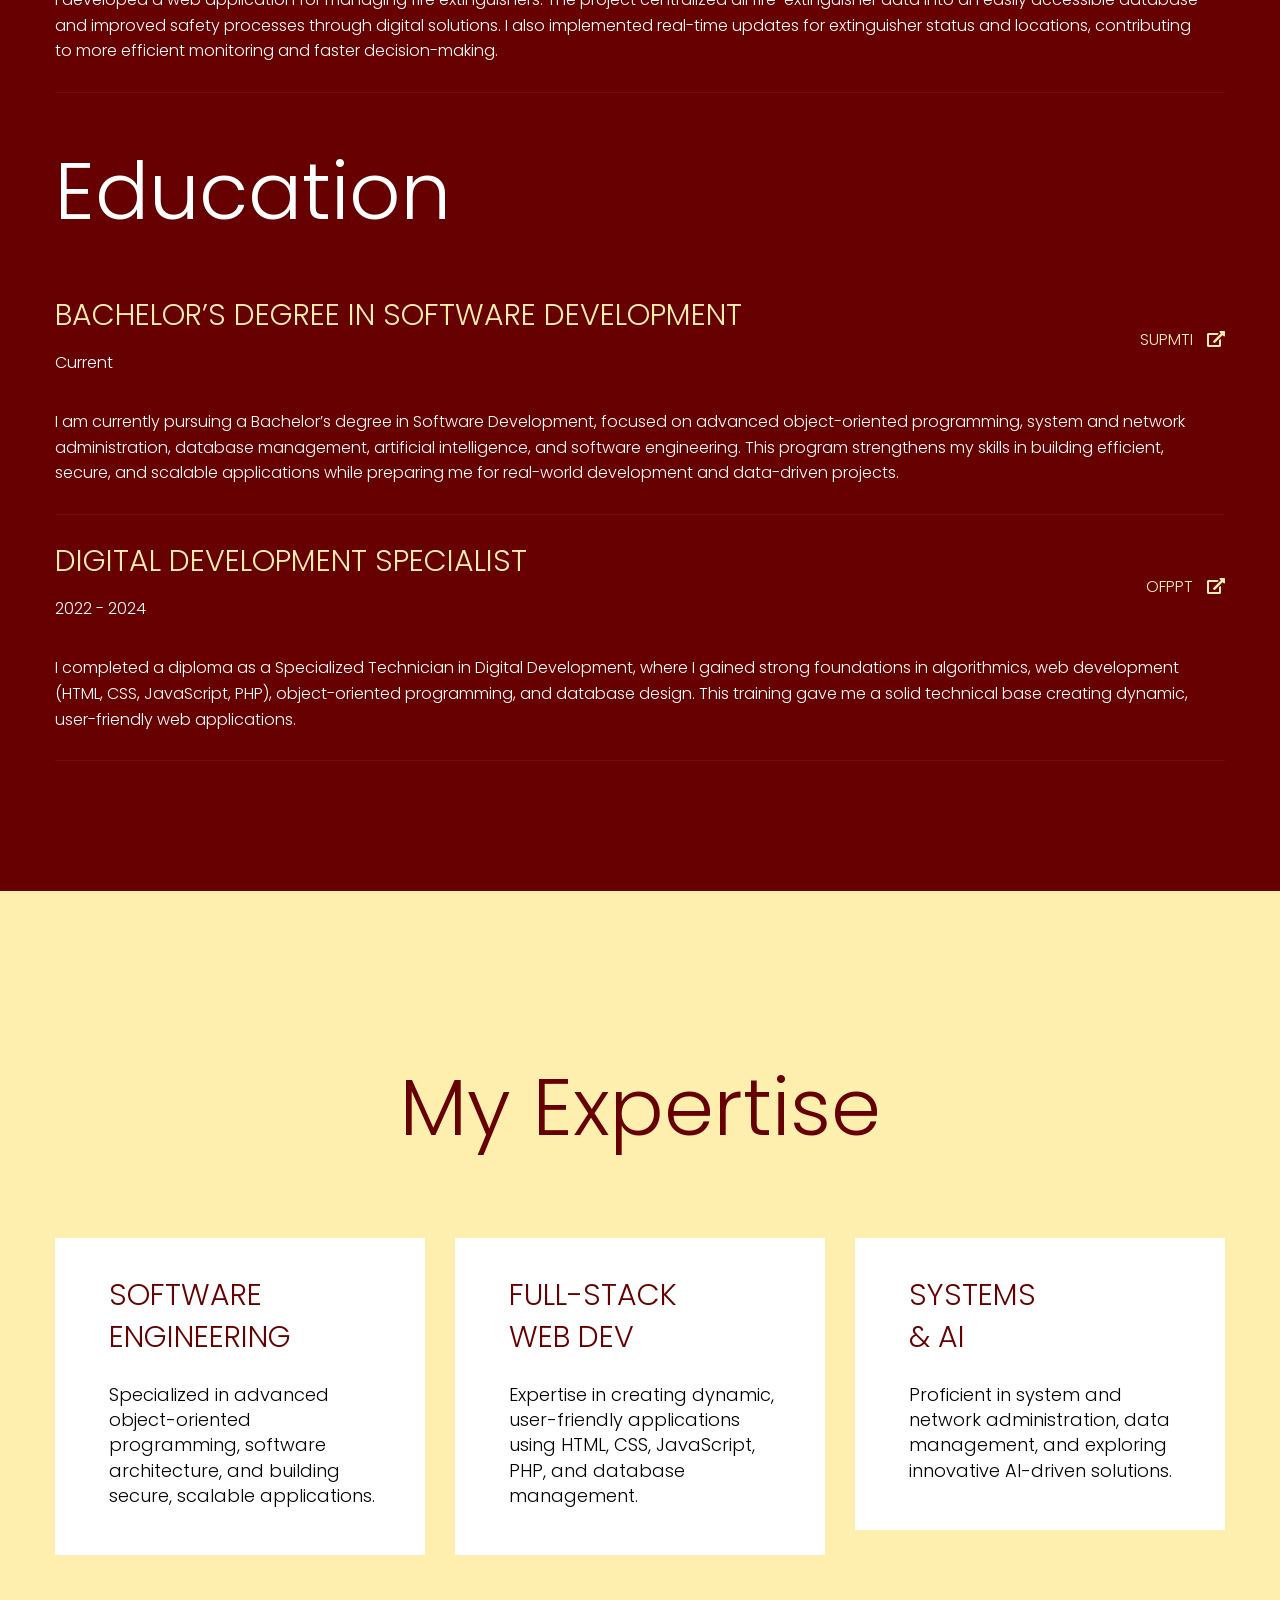
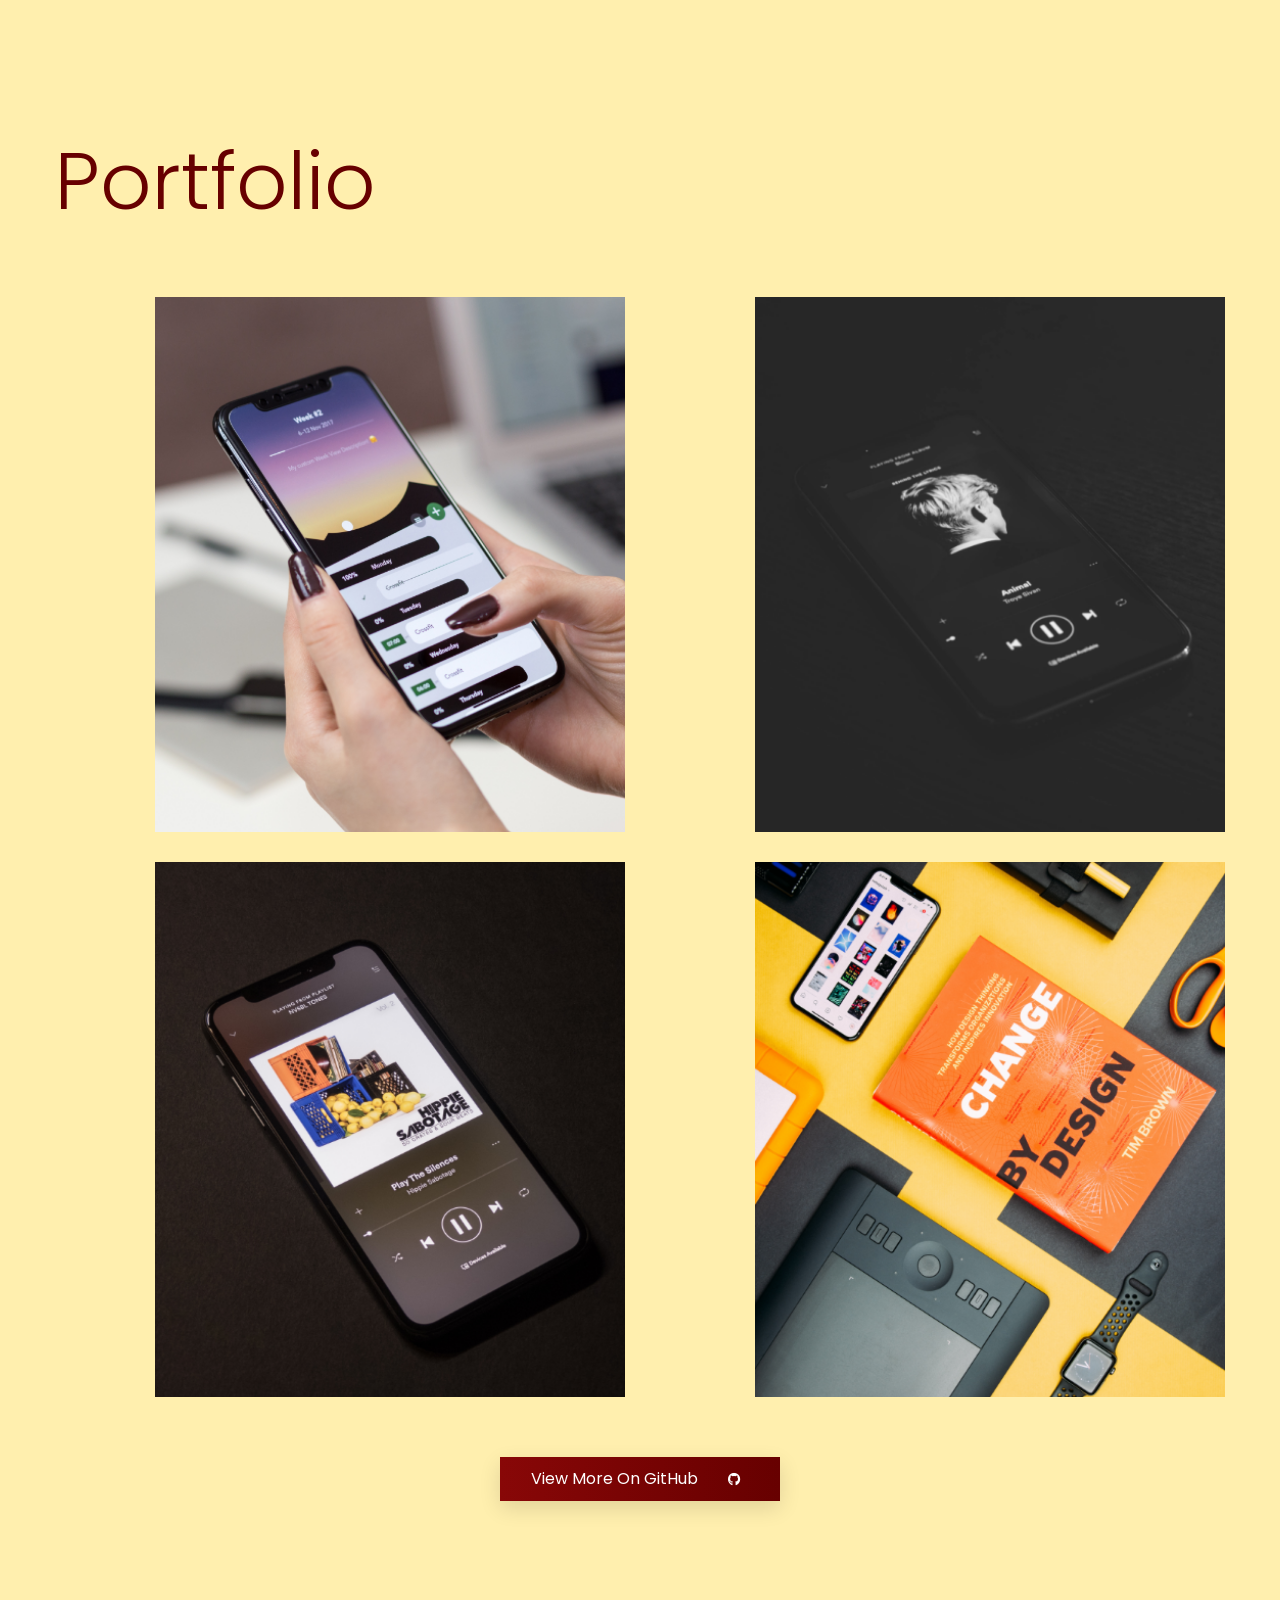
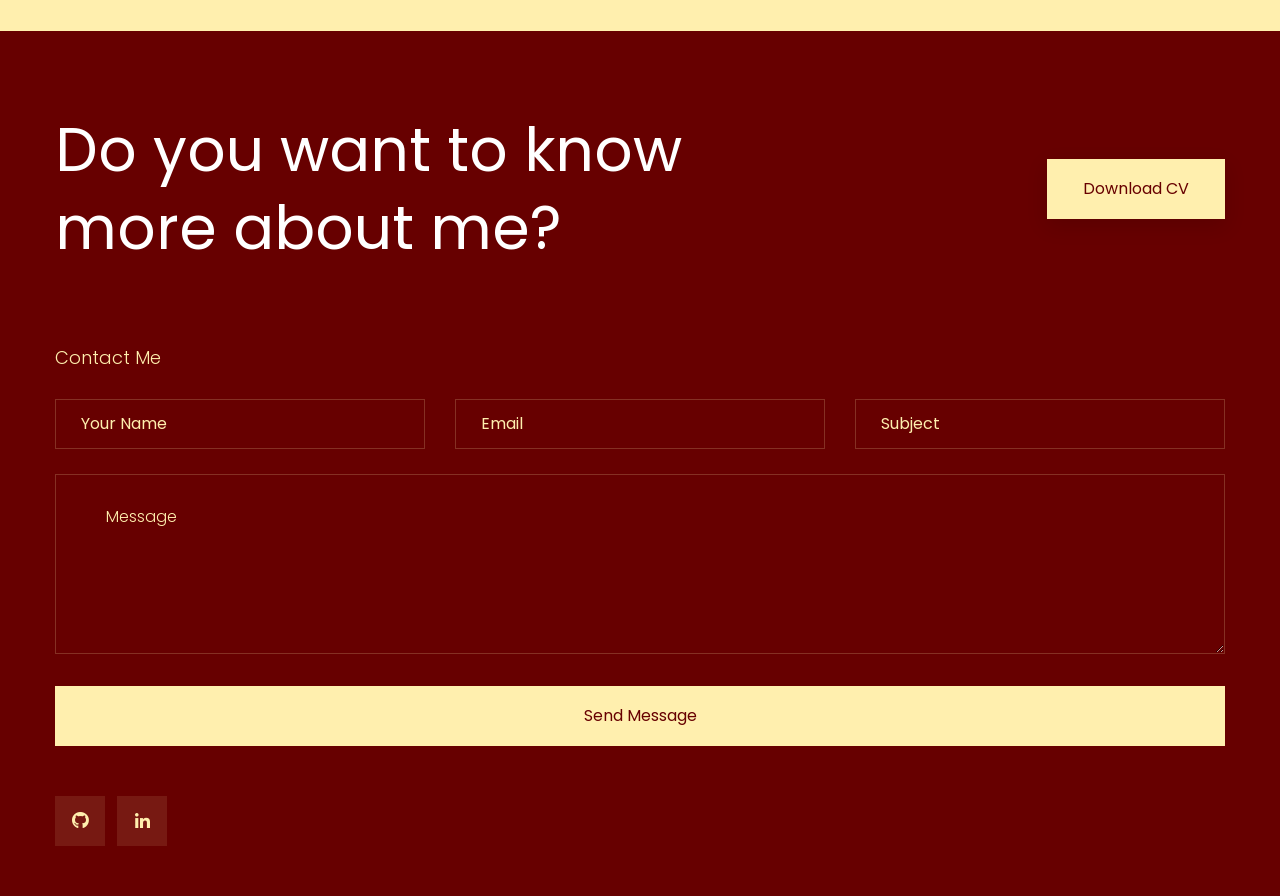
==== commit b953b770: "Convert Expertise titles to uppercase and sync all work" ====
--- a/index.html
+++ b/index.html
@@ -177,7 +177,7 @@
                     <div class="col-lg-4 col-md-4 col-sm-6">
                         <div class="single-services mb-30">
                             <div class="services-cap">
-                                <h5>Software  <br> Engineering</h5>
+                                <h5>SOFTWARE  <br> ENGINEERING</h5>
                                 <p>Specialized in advanced object-oriented programming, software architecture, and building secure, scalable applications.</p>
                             </div>
                         </div>
@@ -185,7 +185,7 @@
                     <div class="col-lg-4 col-md-4 col-sm-6">
                         <div class="single-services mb-30">
                             <div class="services-cap">
-                                <h5>Full-stack <br> Web Dev</h5>
+                                <h5>FULL-STACK <br> WEB DEV</h5>
                                 <p>Expertise in creating dynamic, user-friendly applications using HTML, CSS, JavaScript, PHP, and database management.</p>
                             </div>
                         </div>
@@ -193,7 +193,7 @@
                     <div class="col-lg-4 col-md-4 col-sm-6">
                         <div class="single-services mb-30">
                             <div class="services-cap">
-                                <h5>Systems <br> & AI</h5>
+                                <h5>SYSTEMS <br> & AI</h5>
                                 <p>Proficient in system and network administration, data management, and exploring innovative AI-driven solutions.</p>
                             </div>
                         </div>
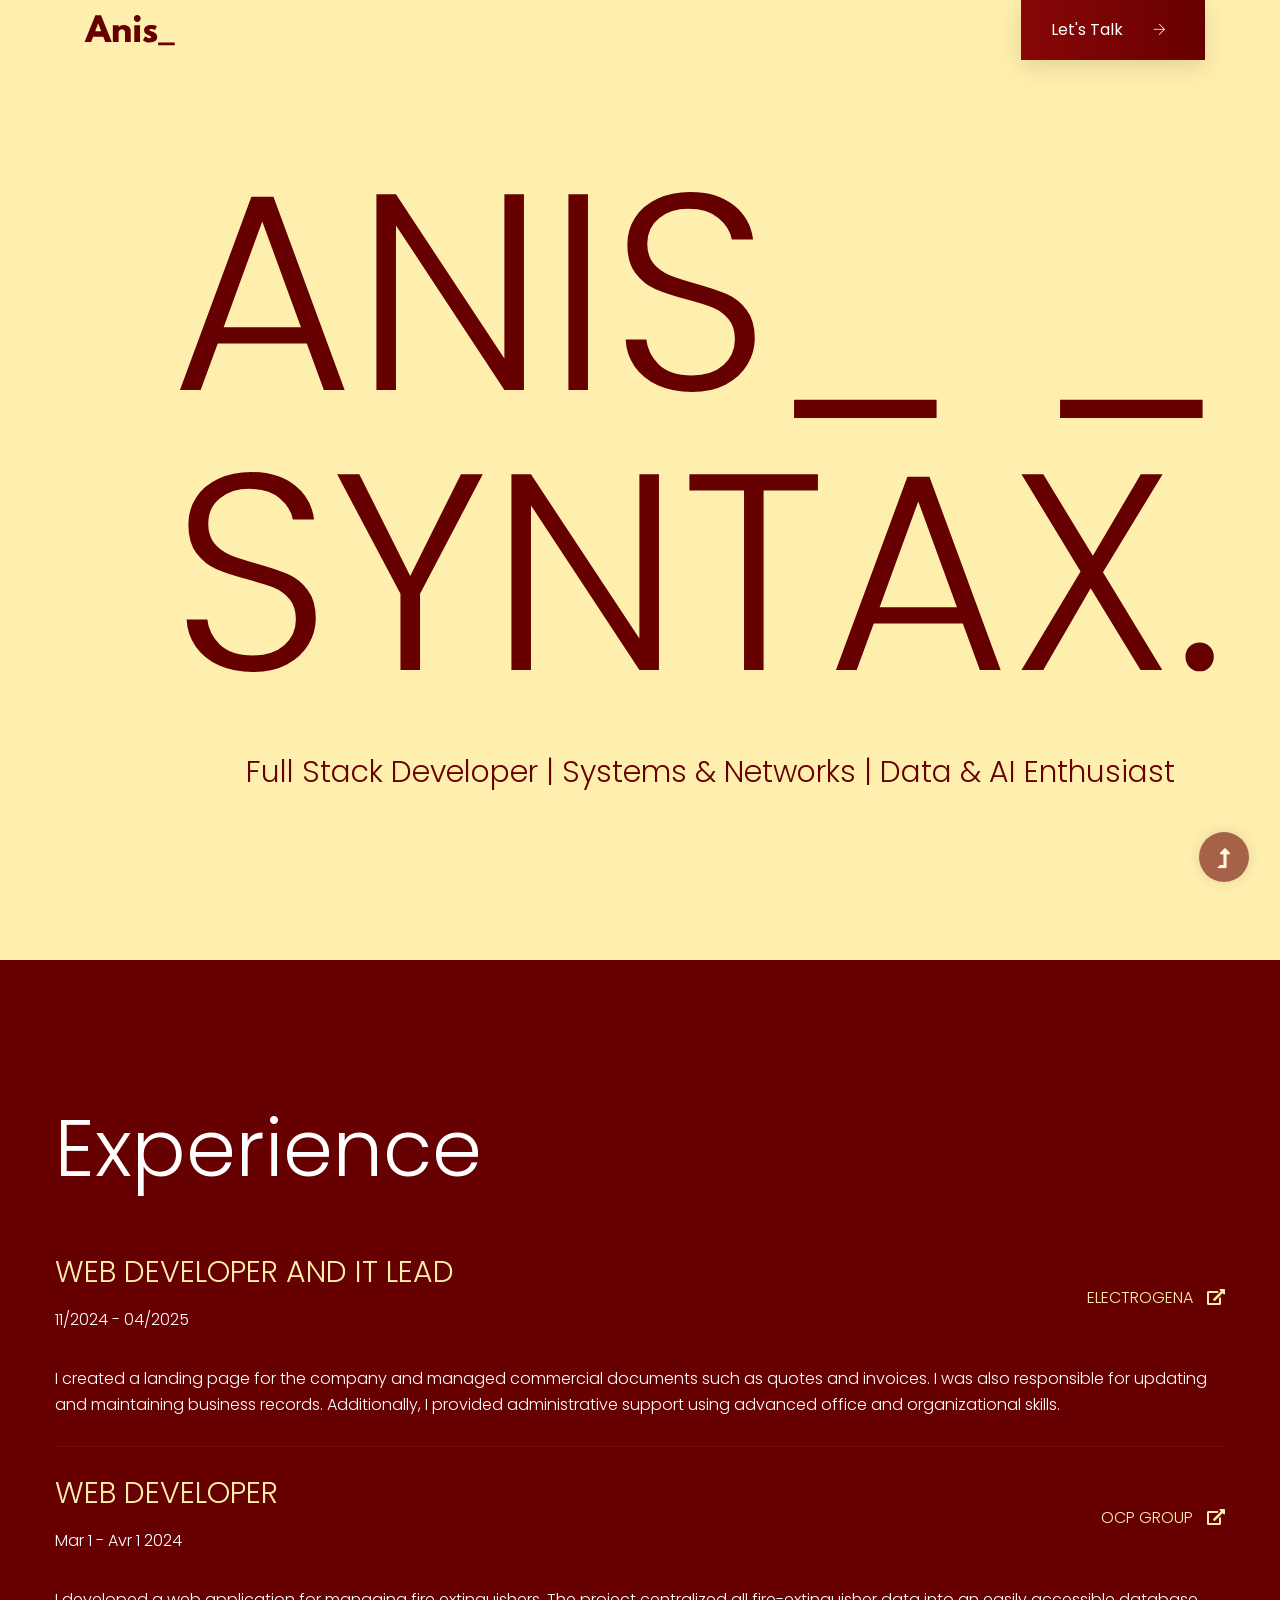
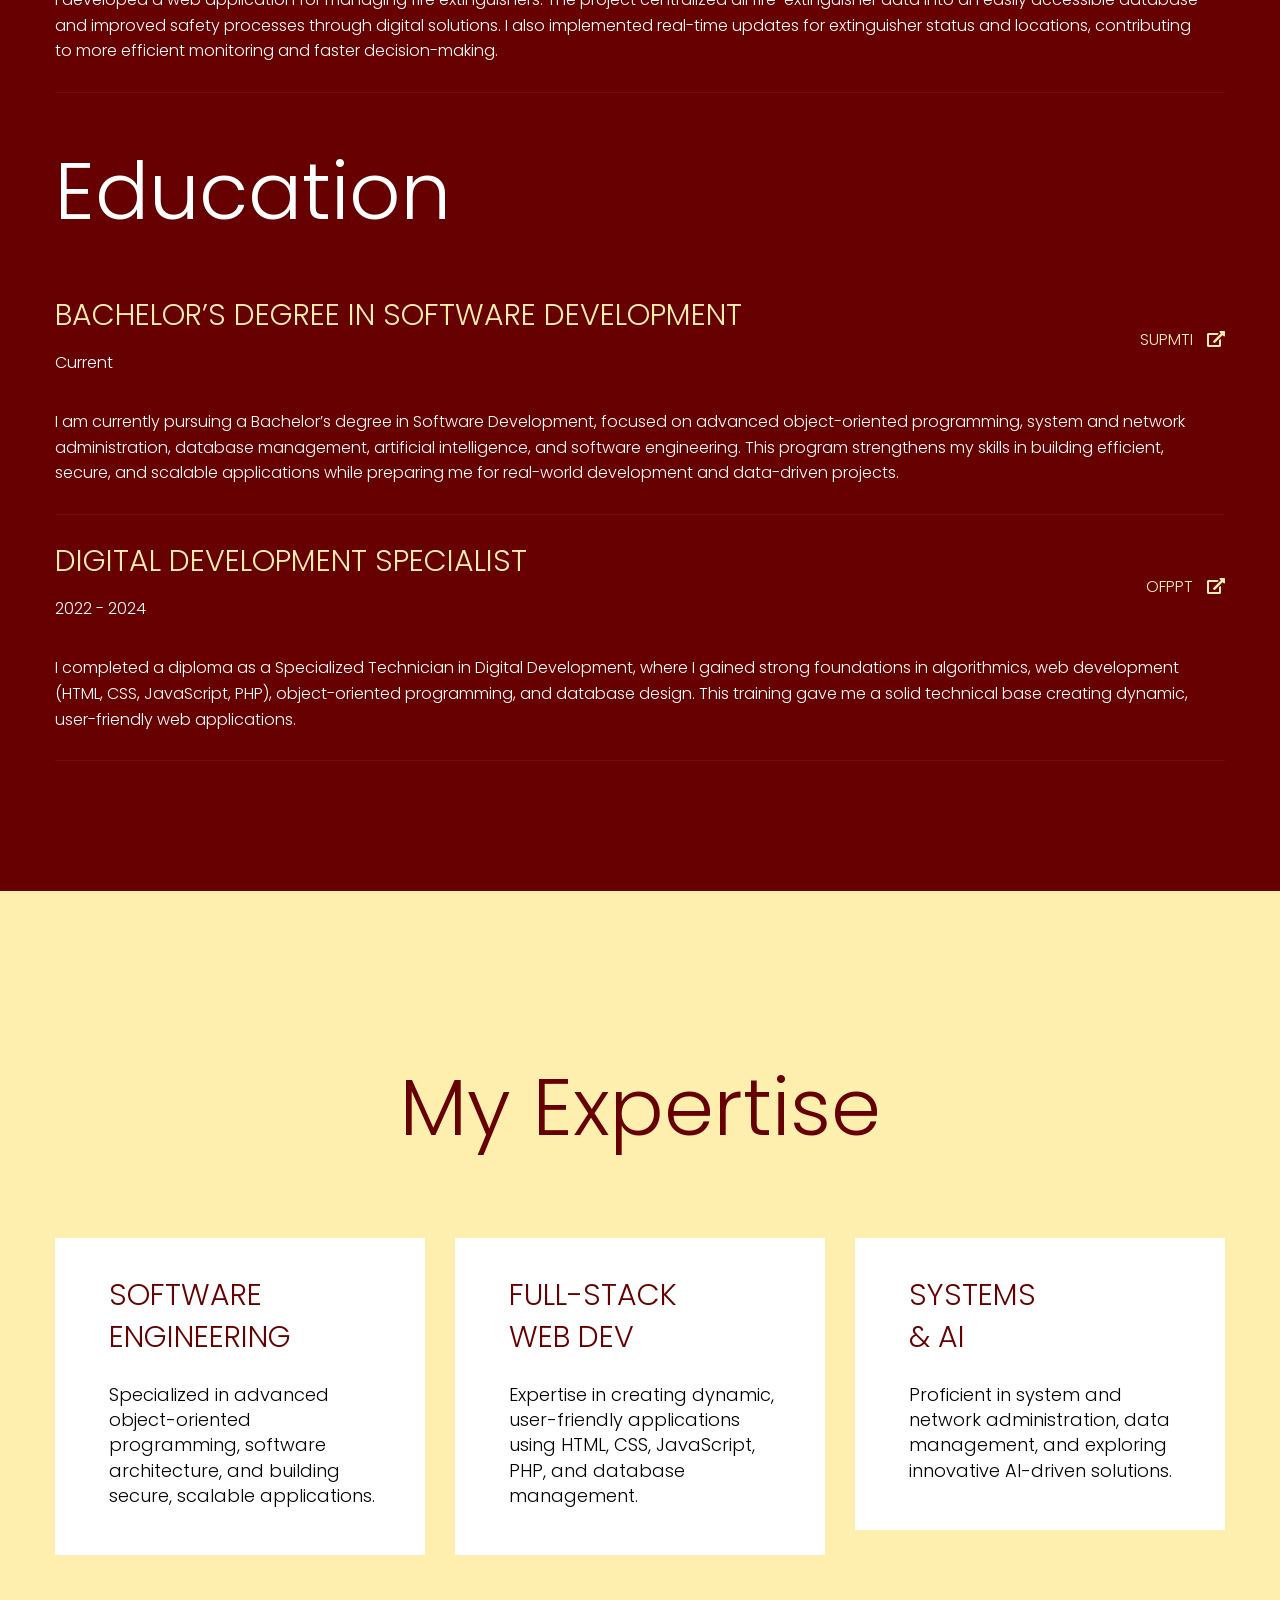
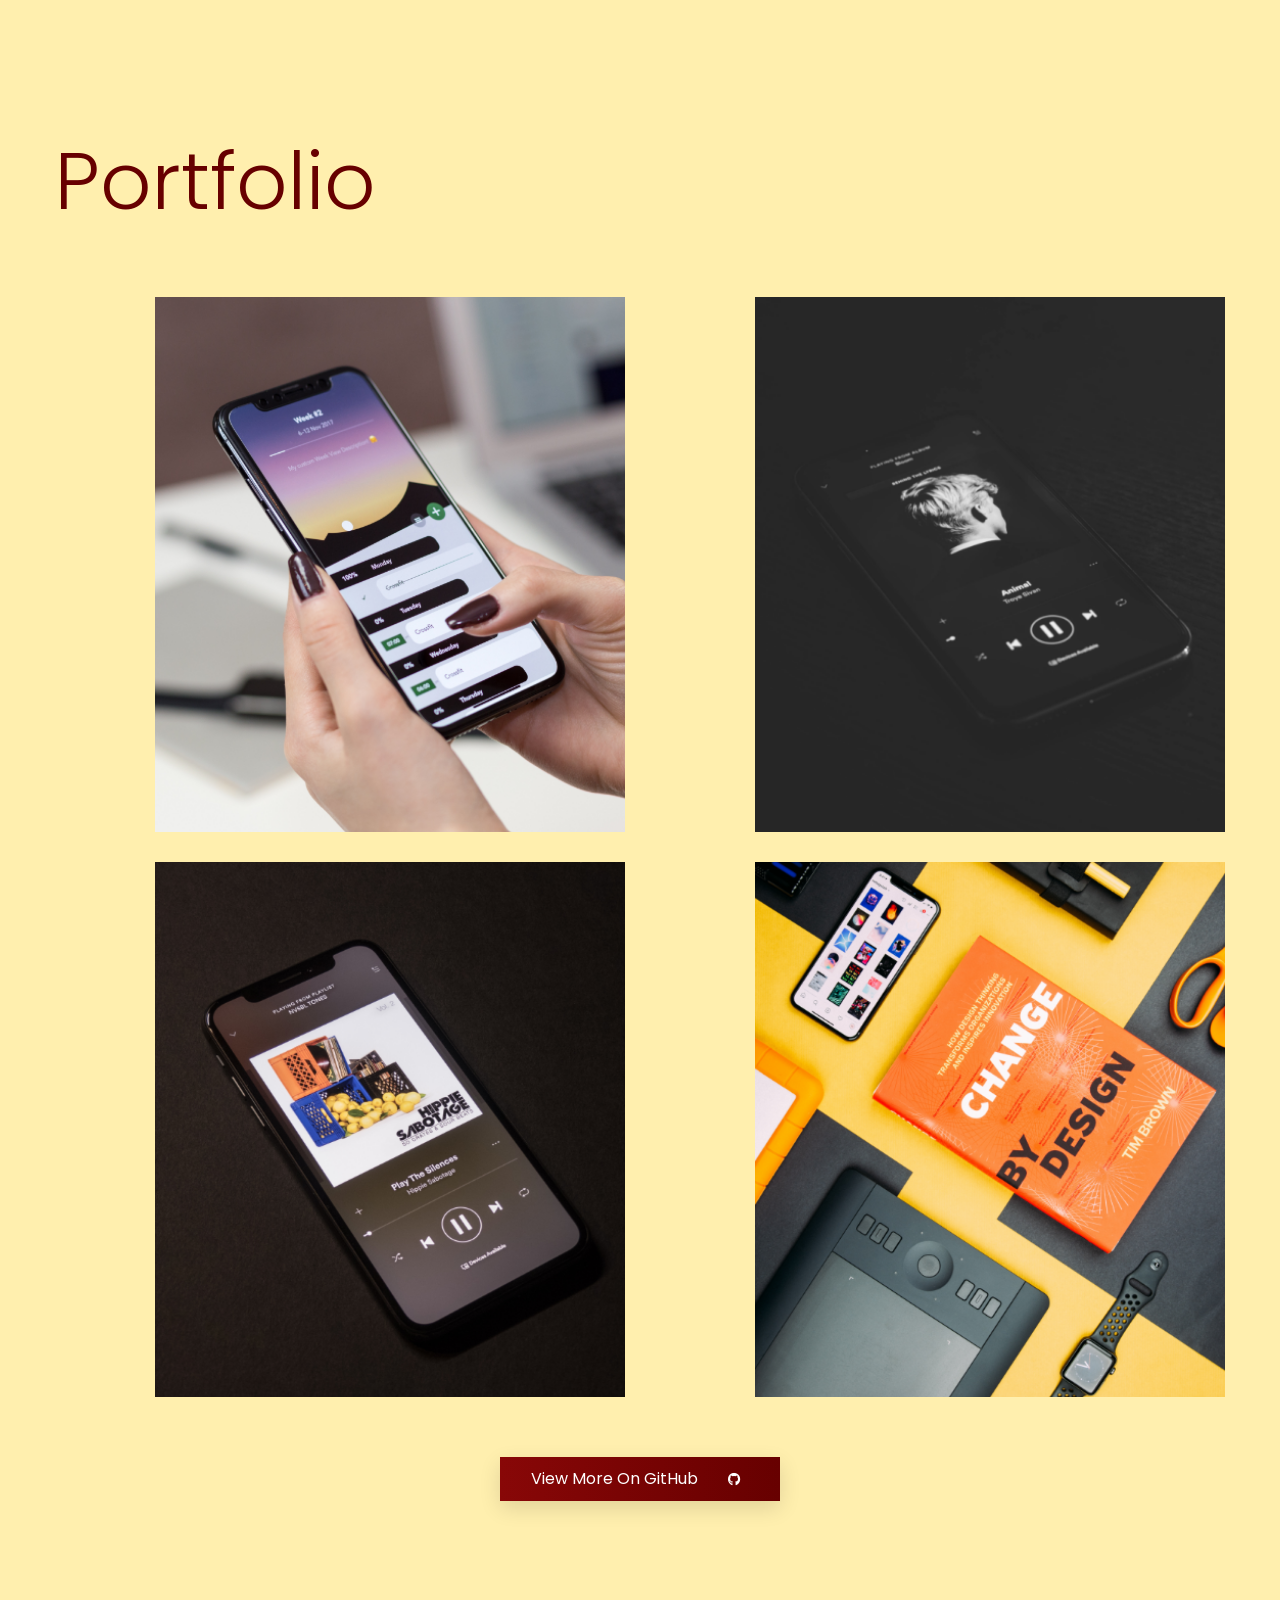
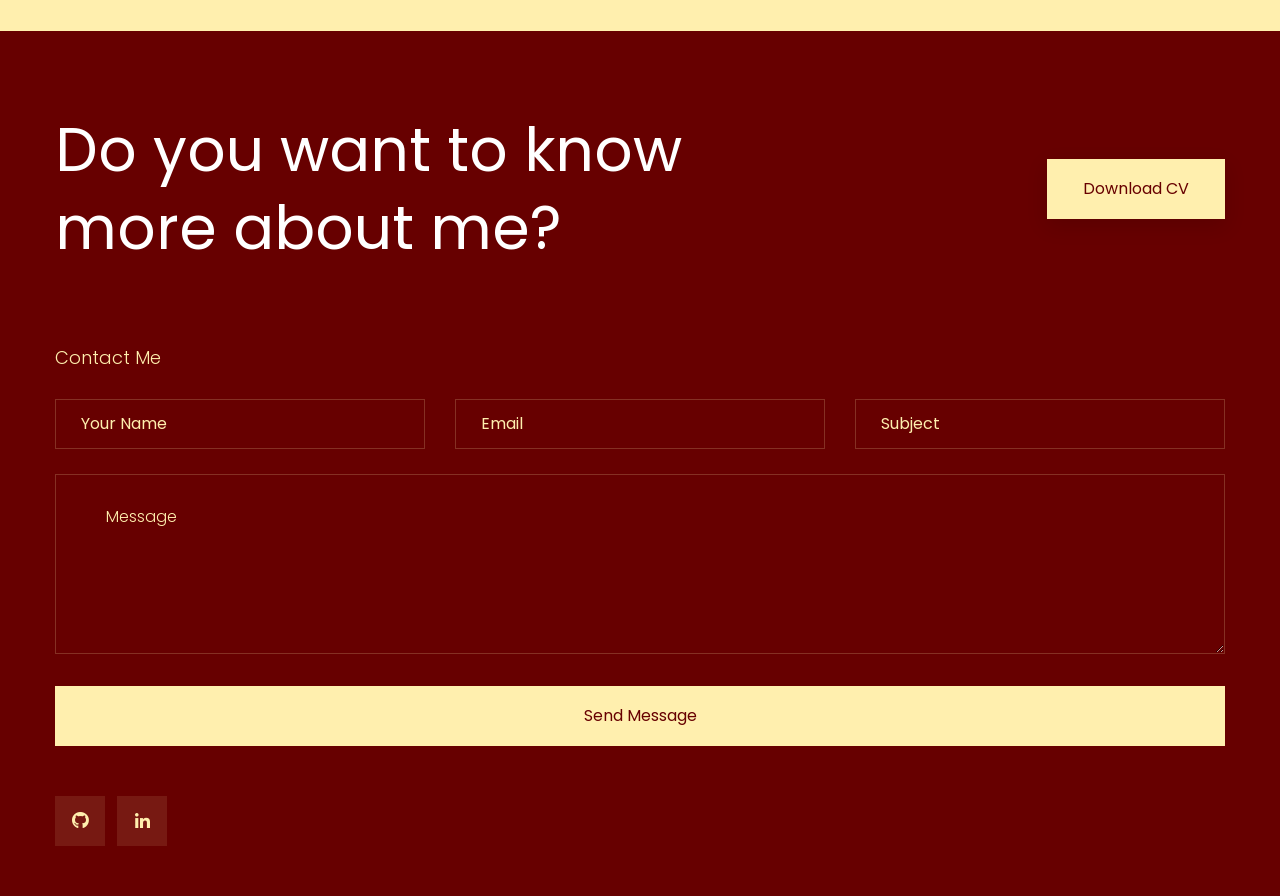
==== commit 0e6181f6: "Rollback Hero section structure to fix formatting issues" ====
--- a/index.html
+++ b/index.html
@@ -79,8 +79,13 @@
                     <div class="row justify-content-center">
                         <div class="col-xl-12 col-lg-10 col-md-10 col-sm-10">
                             <!-- Hero Caption -->
-                                <h1>Anis_ _<br>Syntax.</h1>
+                            <div class="hero__caption">
+                                <h1>Anis_ _
+
+                                    Syntax.</h1>
                                 <p>Full Stack Developer | Systems & Networks | Data & AI Enthusiast</p>
+                                
+                            </div>
                         </div>
                     </div>
                 </div>
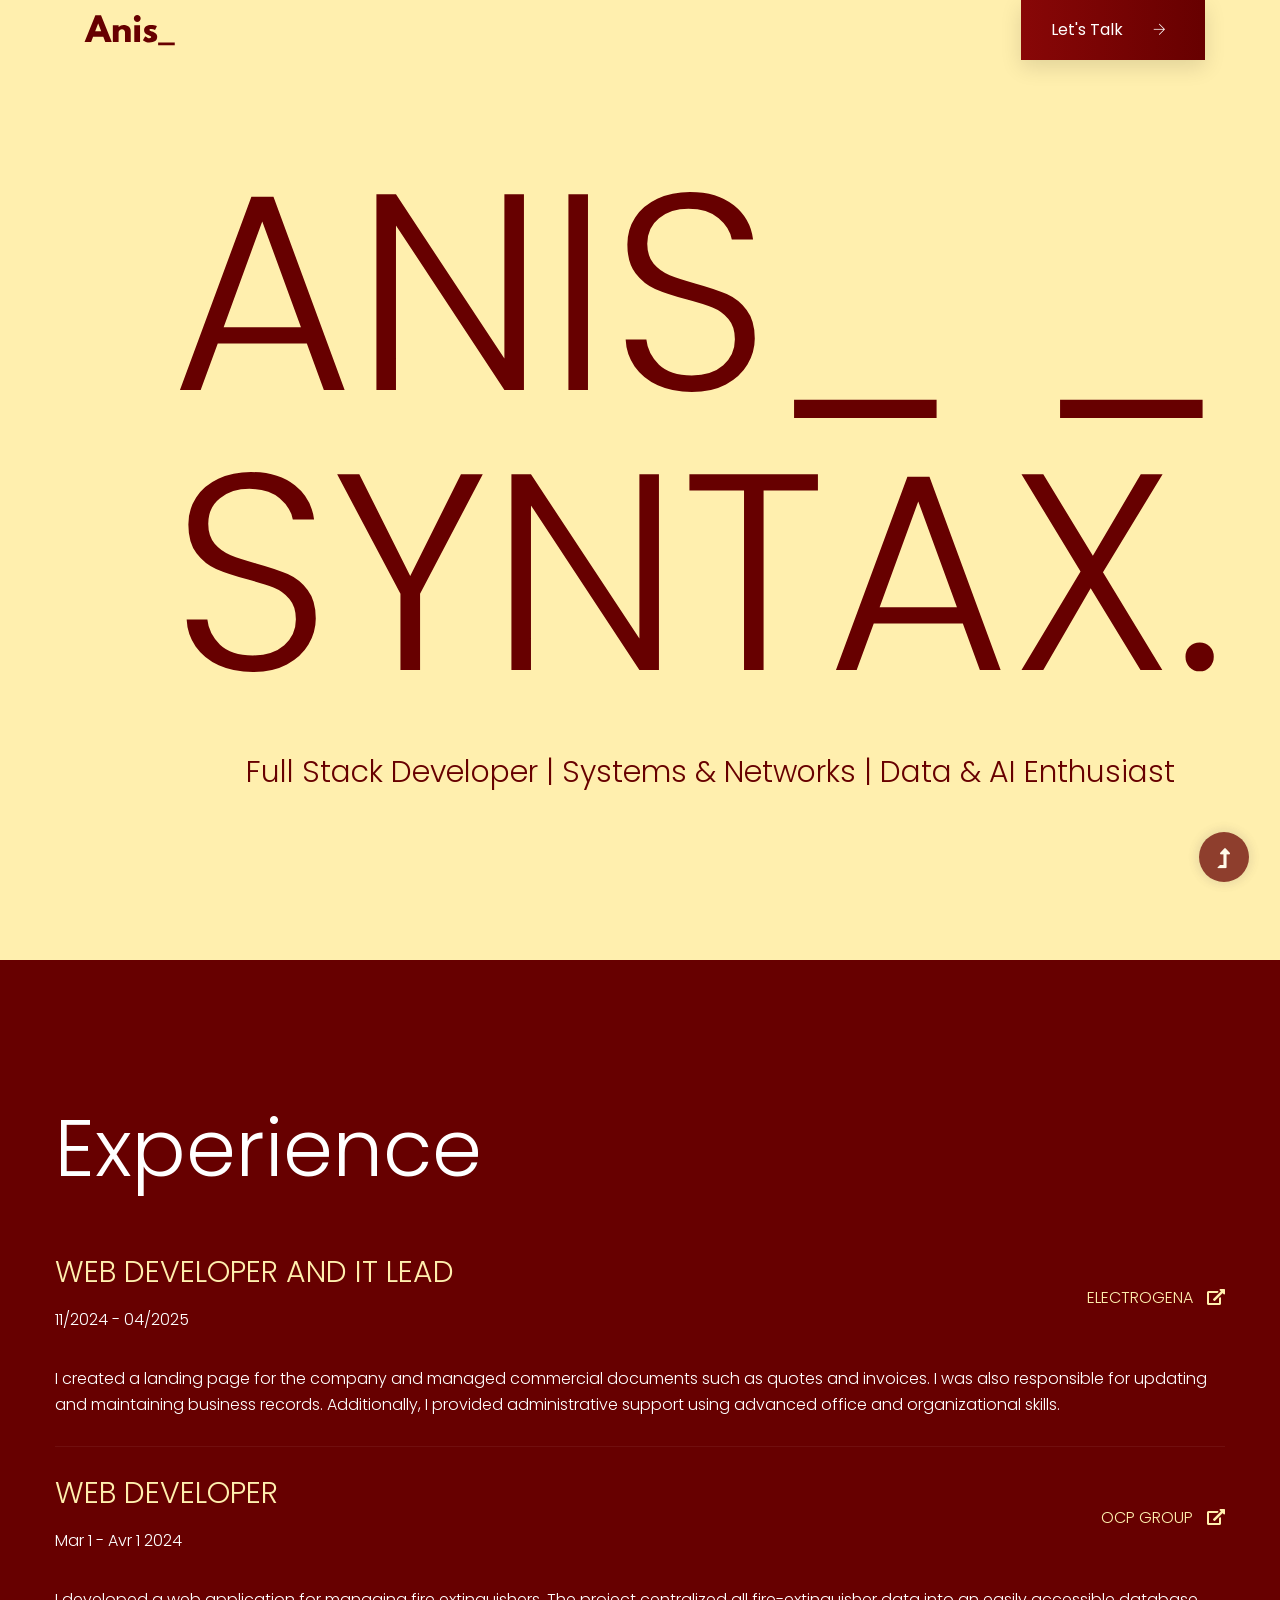
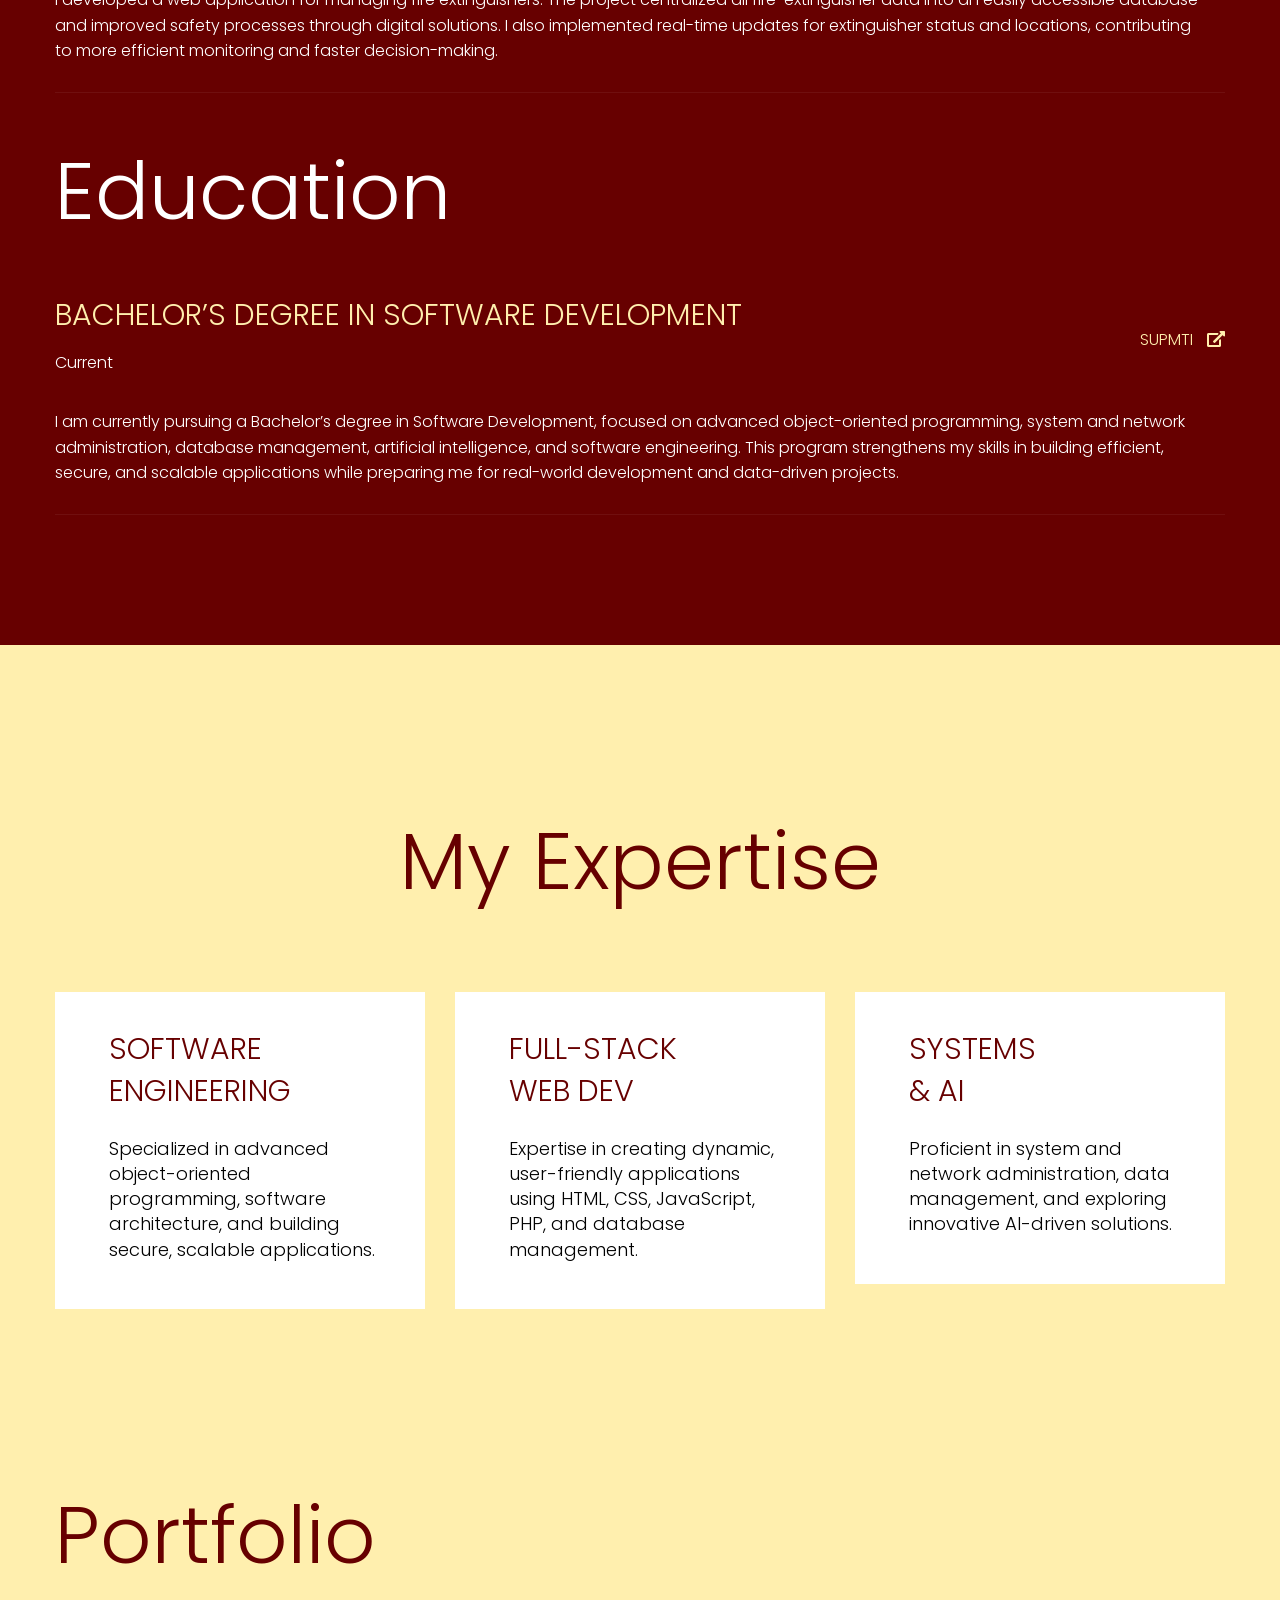
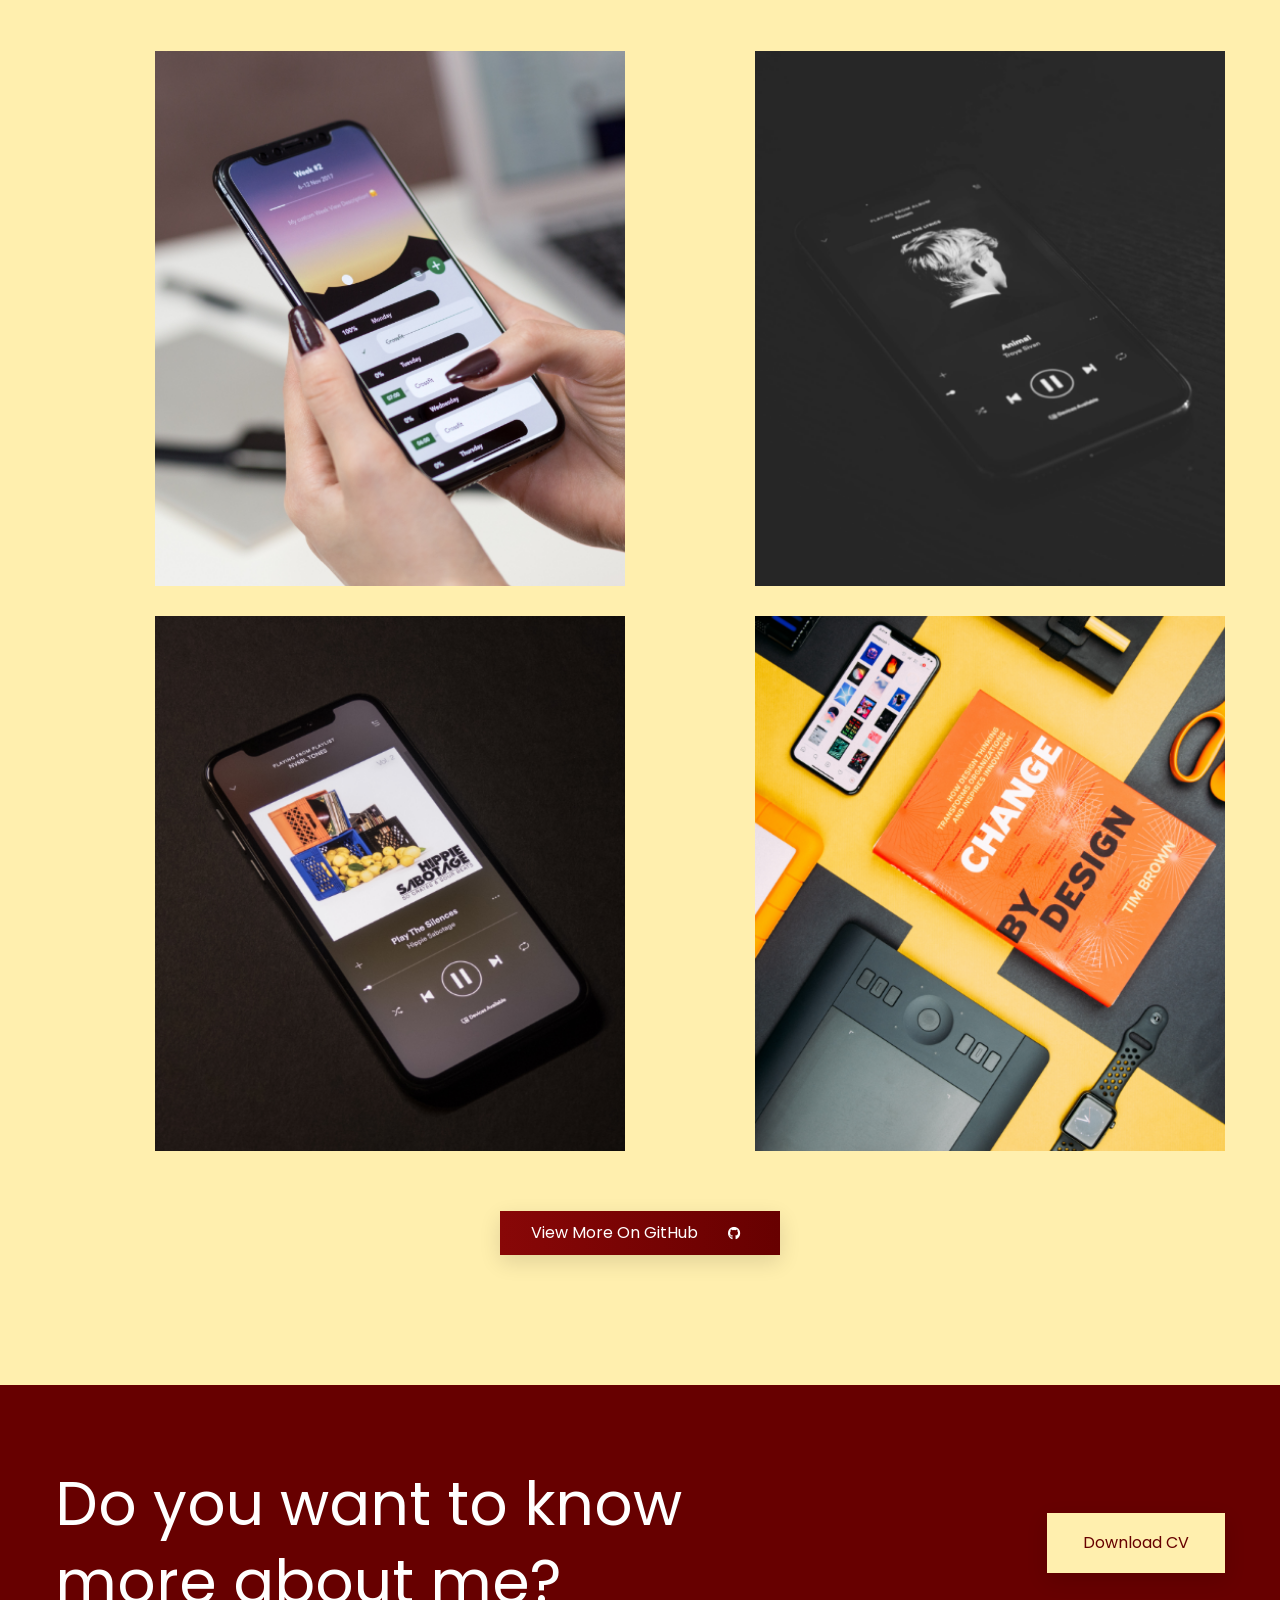
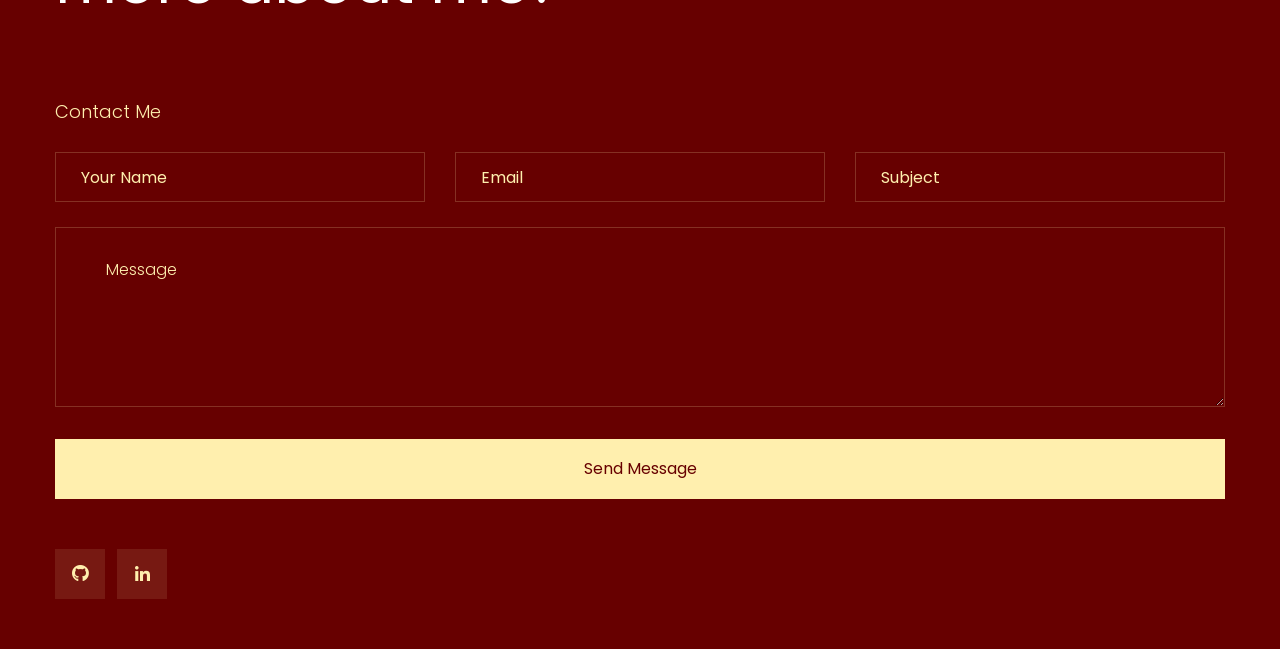
==== commit 727490a6: "Update index.html na" ====
--- a/index.html
+++ b/index.html
@@ -150,20 +150,22 @@
                             </div>
                         </div>
                     </div>
+					<!--
                     <div class="col-xl-12">
                         <div class="single-about">
                             <div class="tittle-experience">
-                                <h3>DIGITAL DEVELOPMENT SPECIALIST</h3>
+                                <h3>Master soon...</h3>
                                 <p>2022 - 2024</p>
                             </div>
                             <div class="experience-link">
-                                <a href="#">OFPPT <i class="fas fa-external-link-alt"></i></a>
+                                <a href="#"> <i class="fas fa-external-link-alt"></i></a>
                             </div>
                             <div class="col-xl-12 pl-0">
                                 <p style="color: #fff; font-weight: 300; font-size: 16px; line-height: 1.6; margin-top: 10px;">I completed a diploma as a Specialized Technician in Digital Development, where I gained strong foundations in algorithmics, web development (HTML, CSS, JavaScript, PHP), object-oriented programming, and database design. This training gave me a solid technical base creating dynamic, user-friendly web applications.</p>
                             </div>
                         </div>
                     </div>
+						-->
                 </div>
             </div>
         </div>
